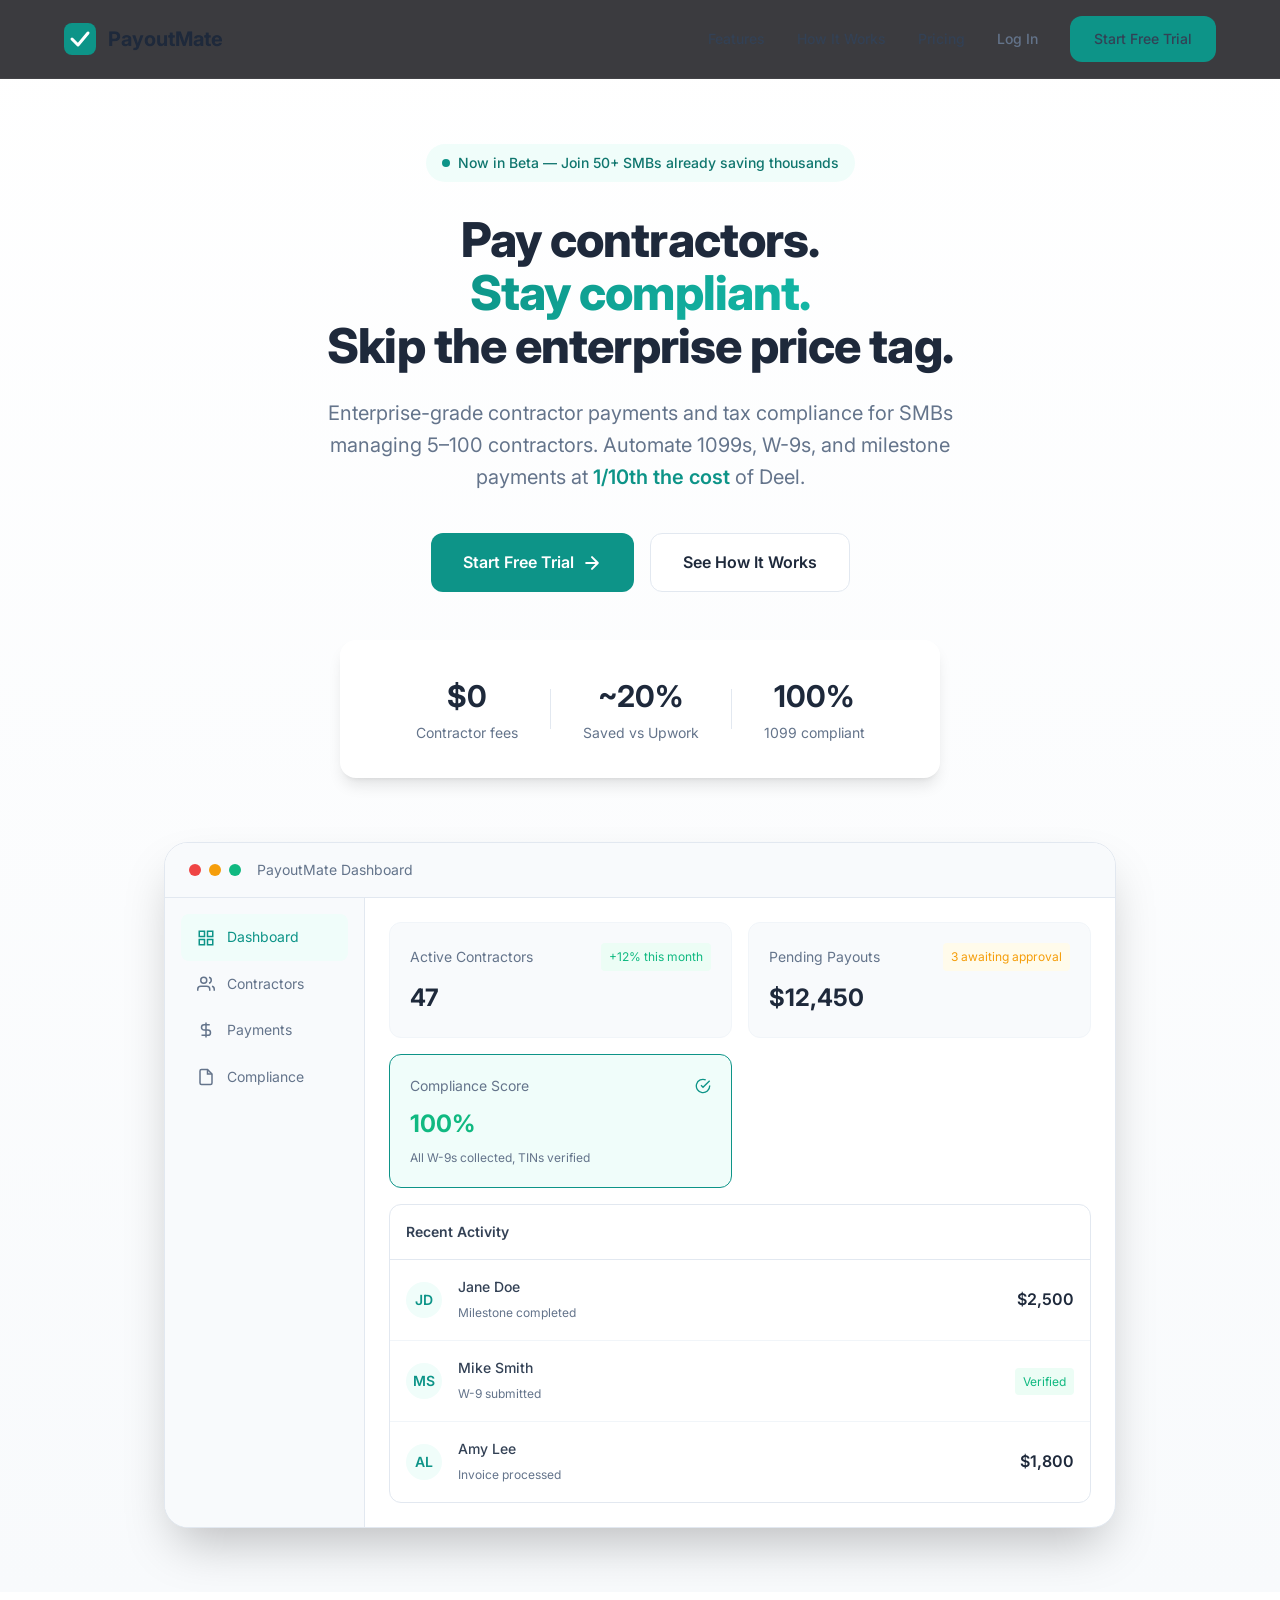
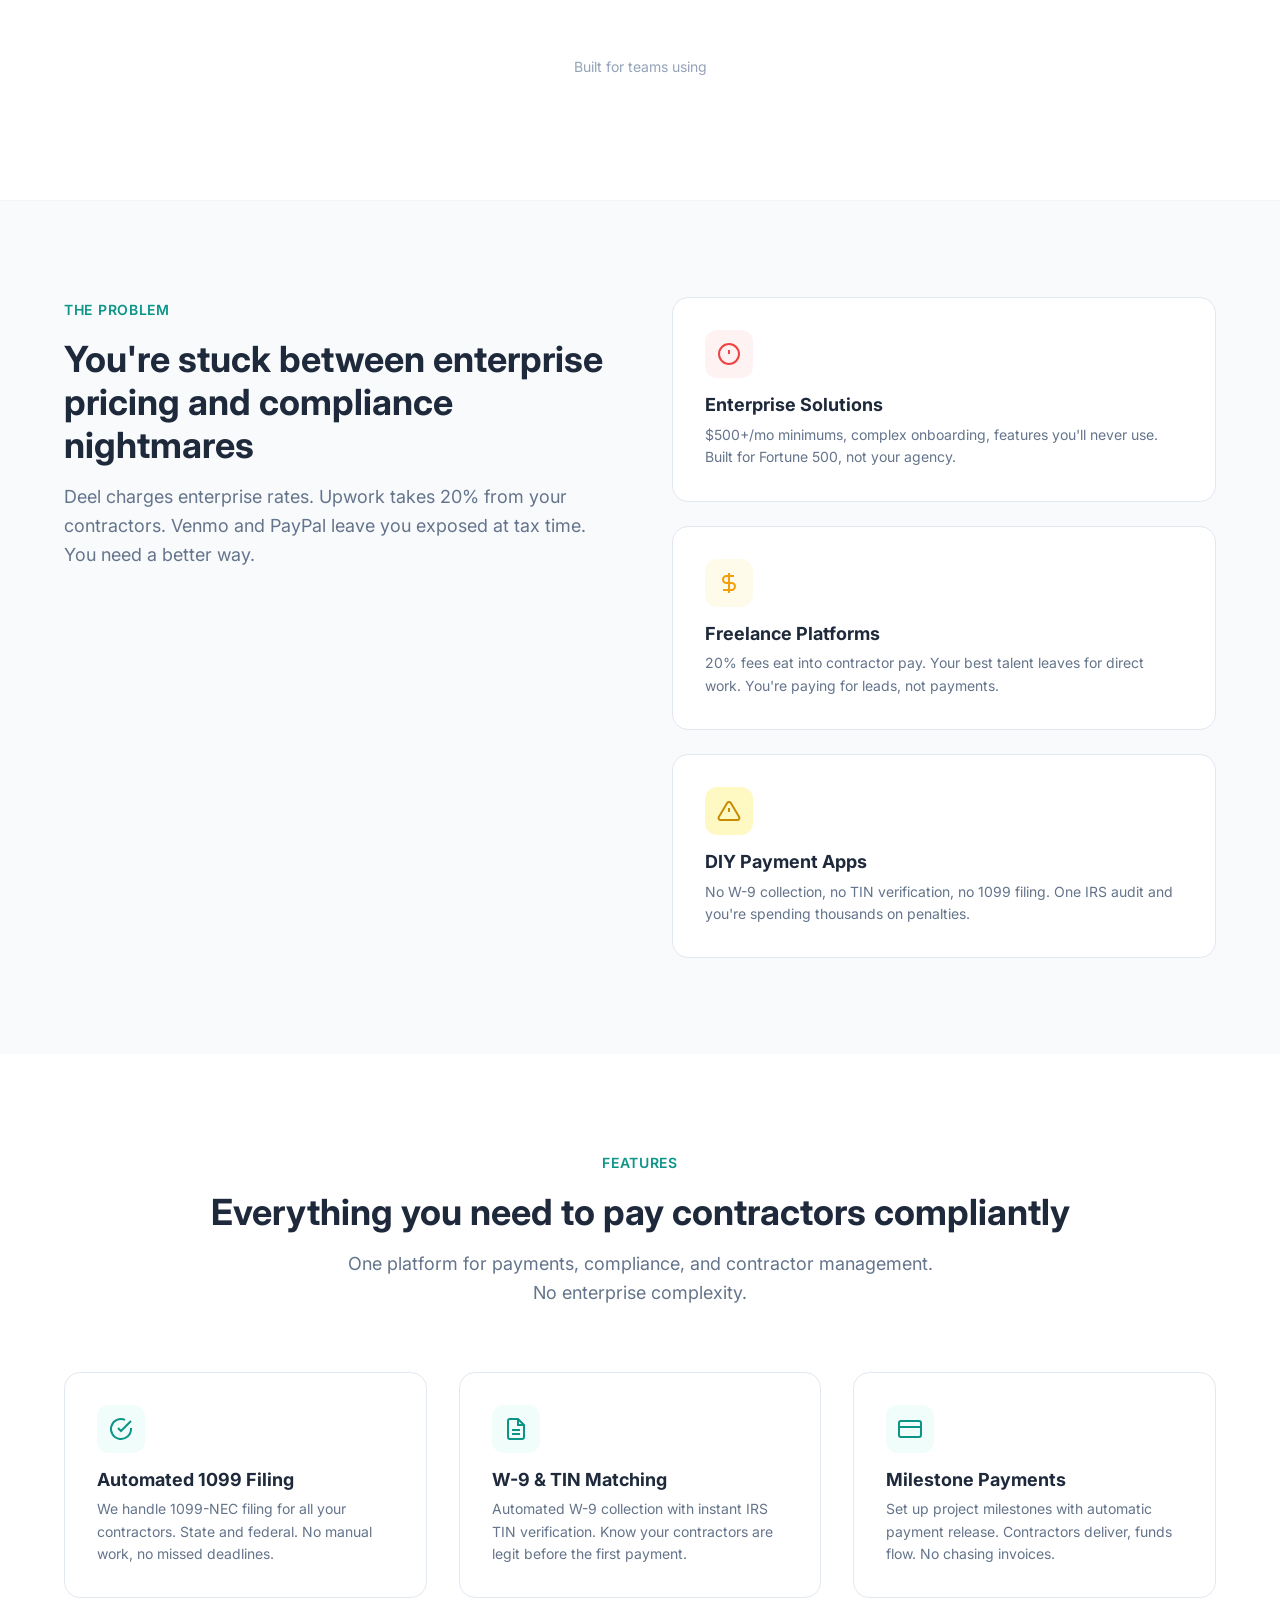
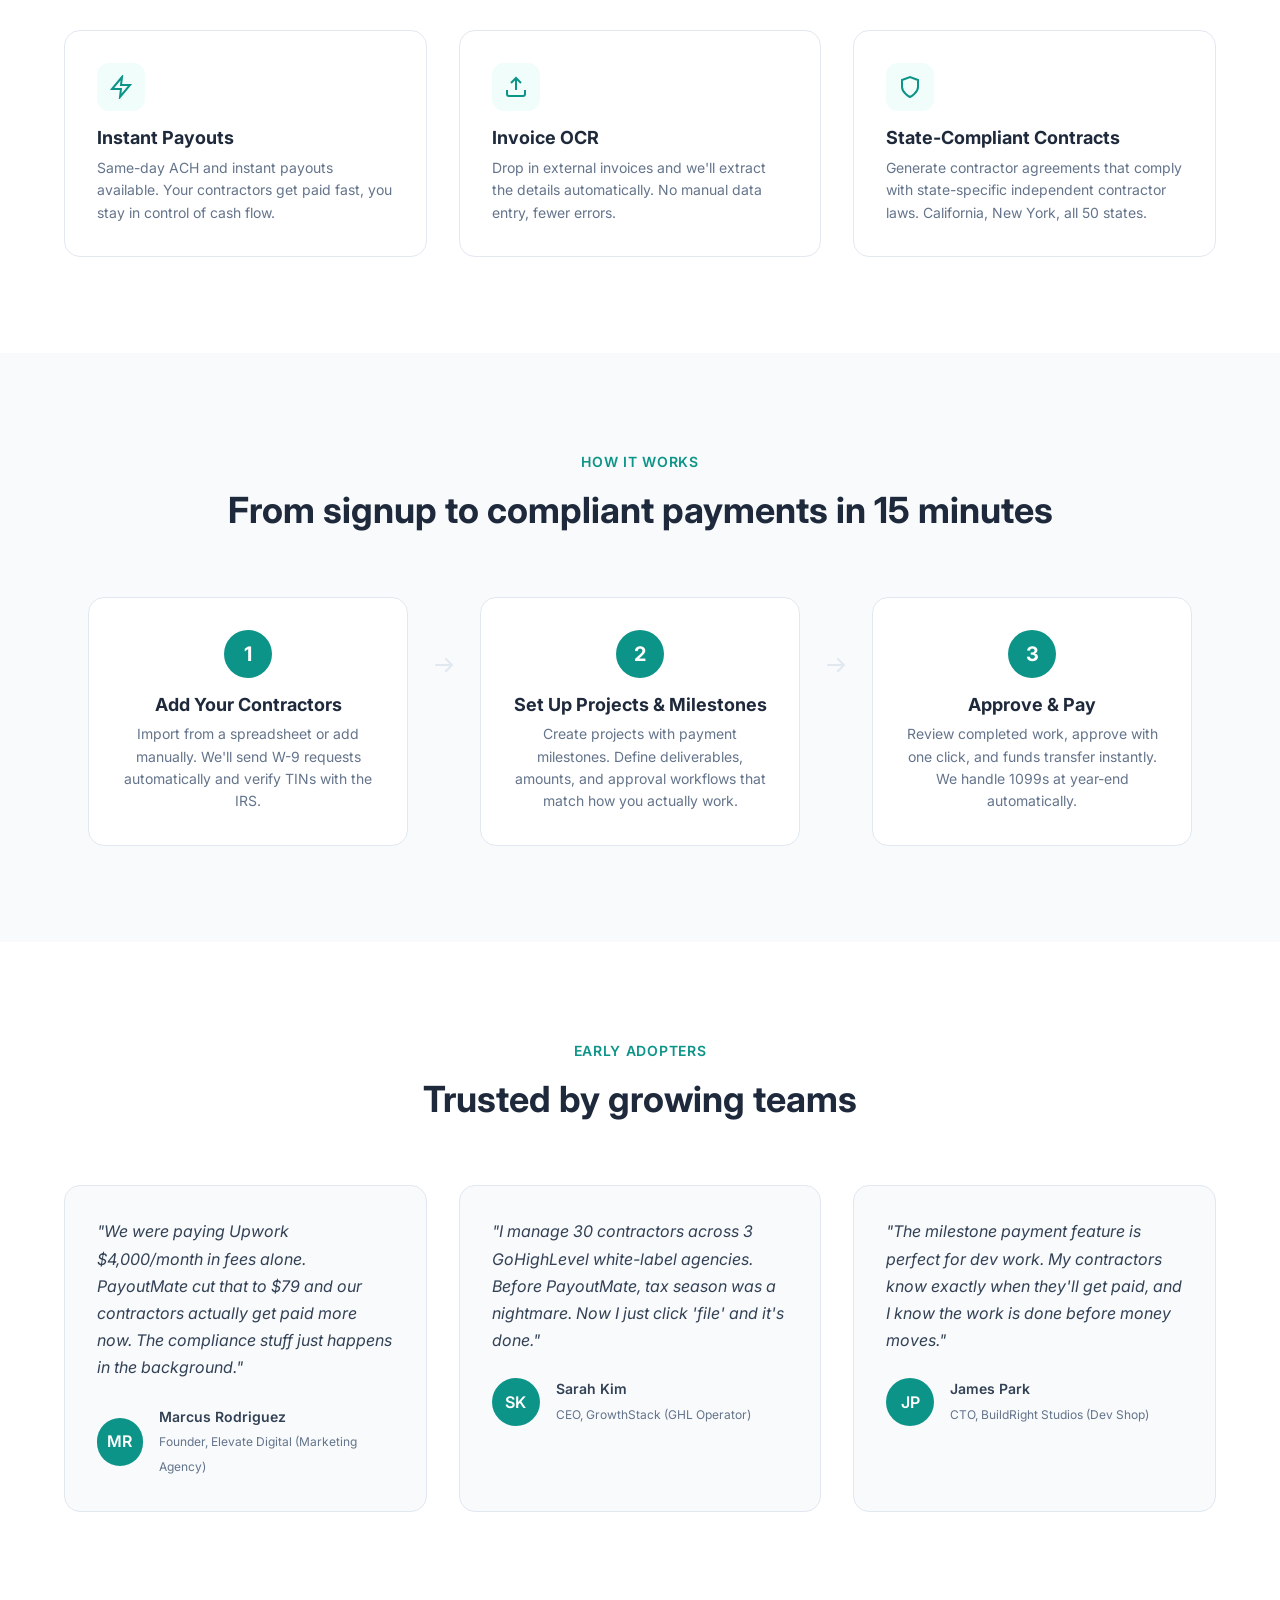
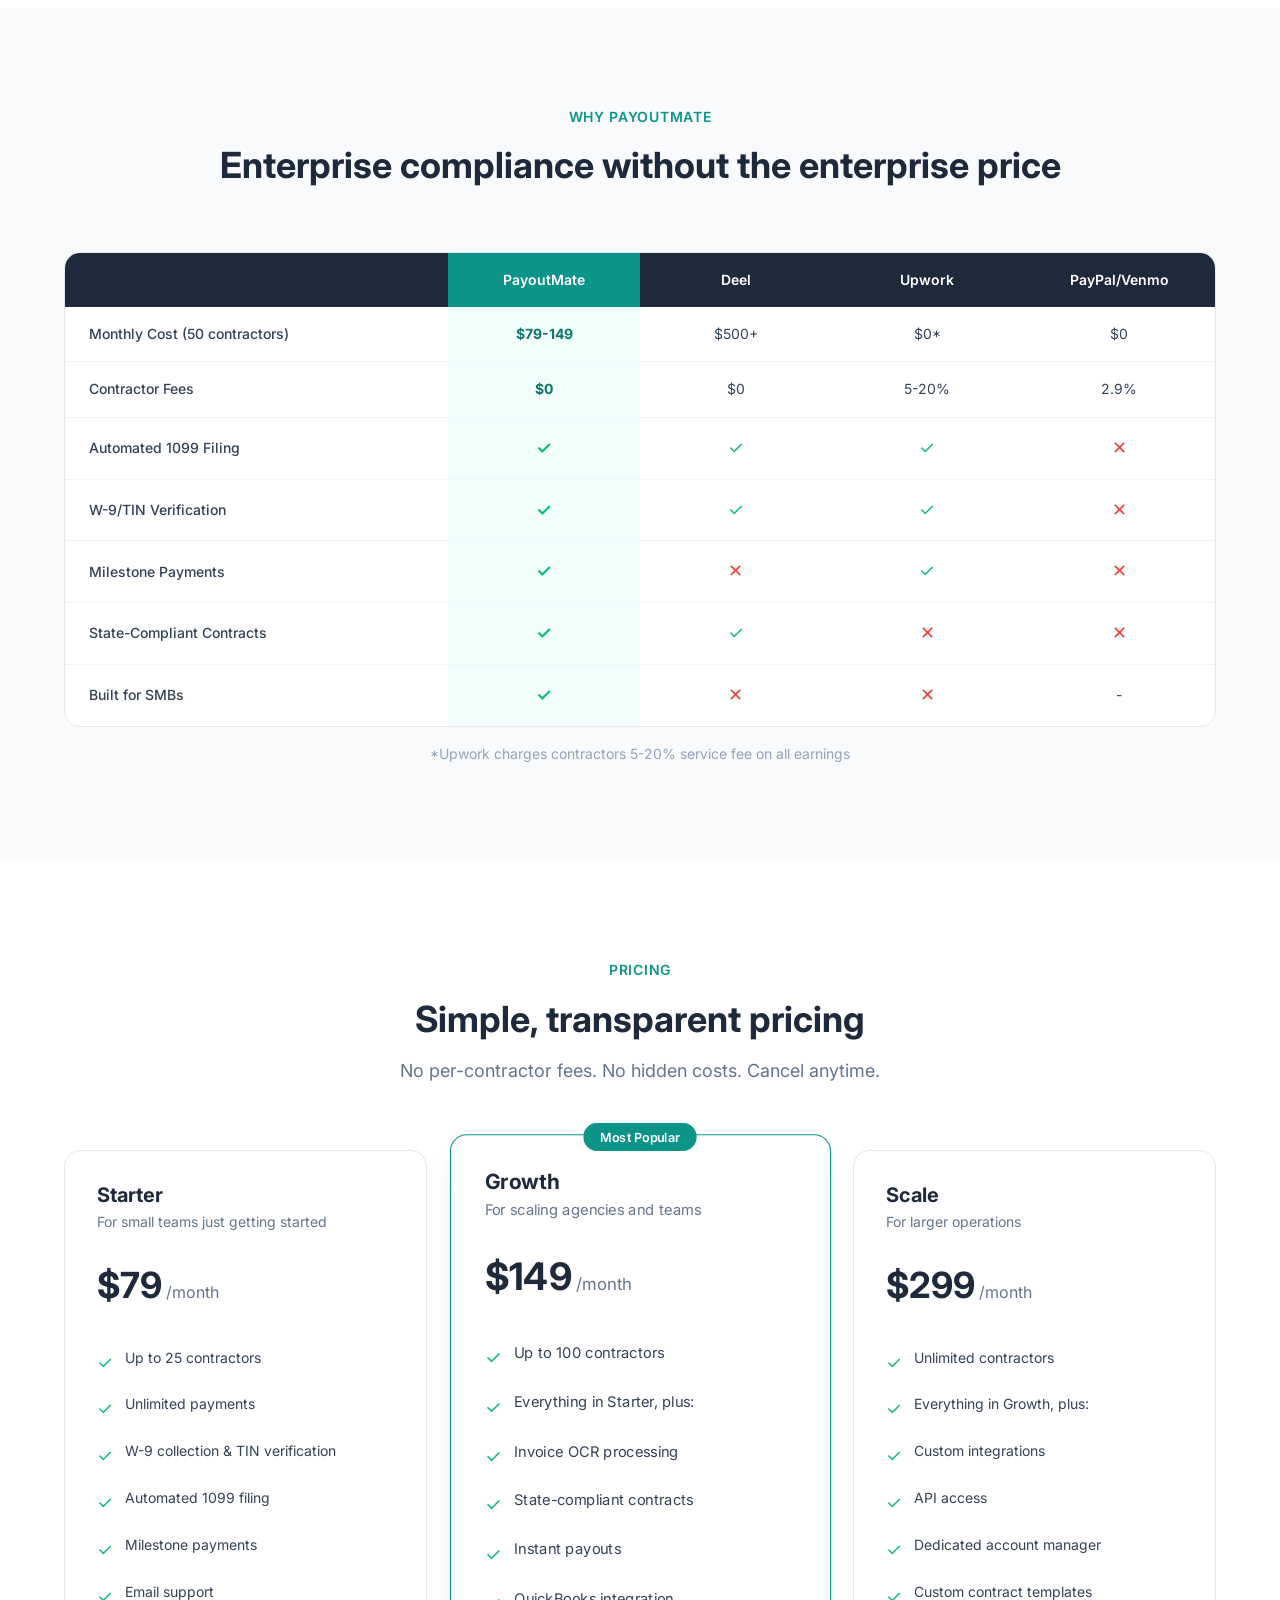
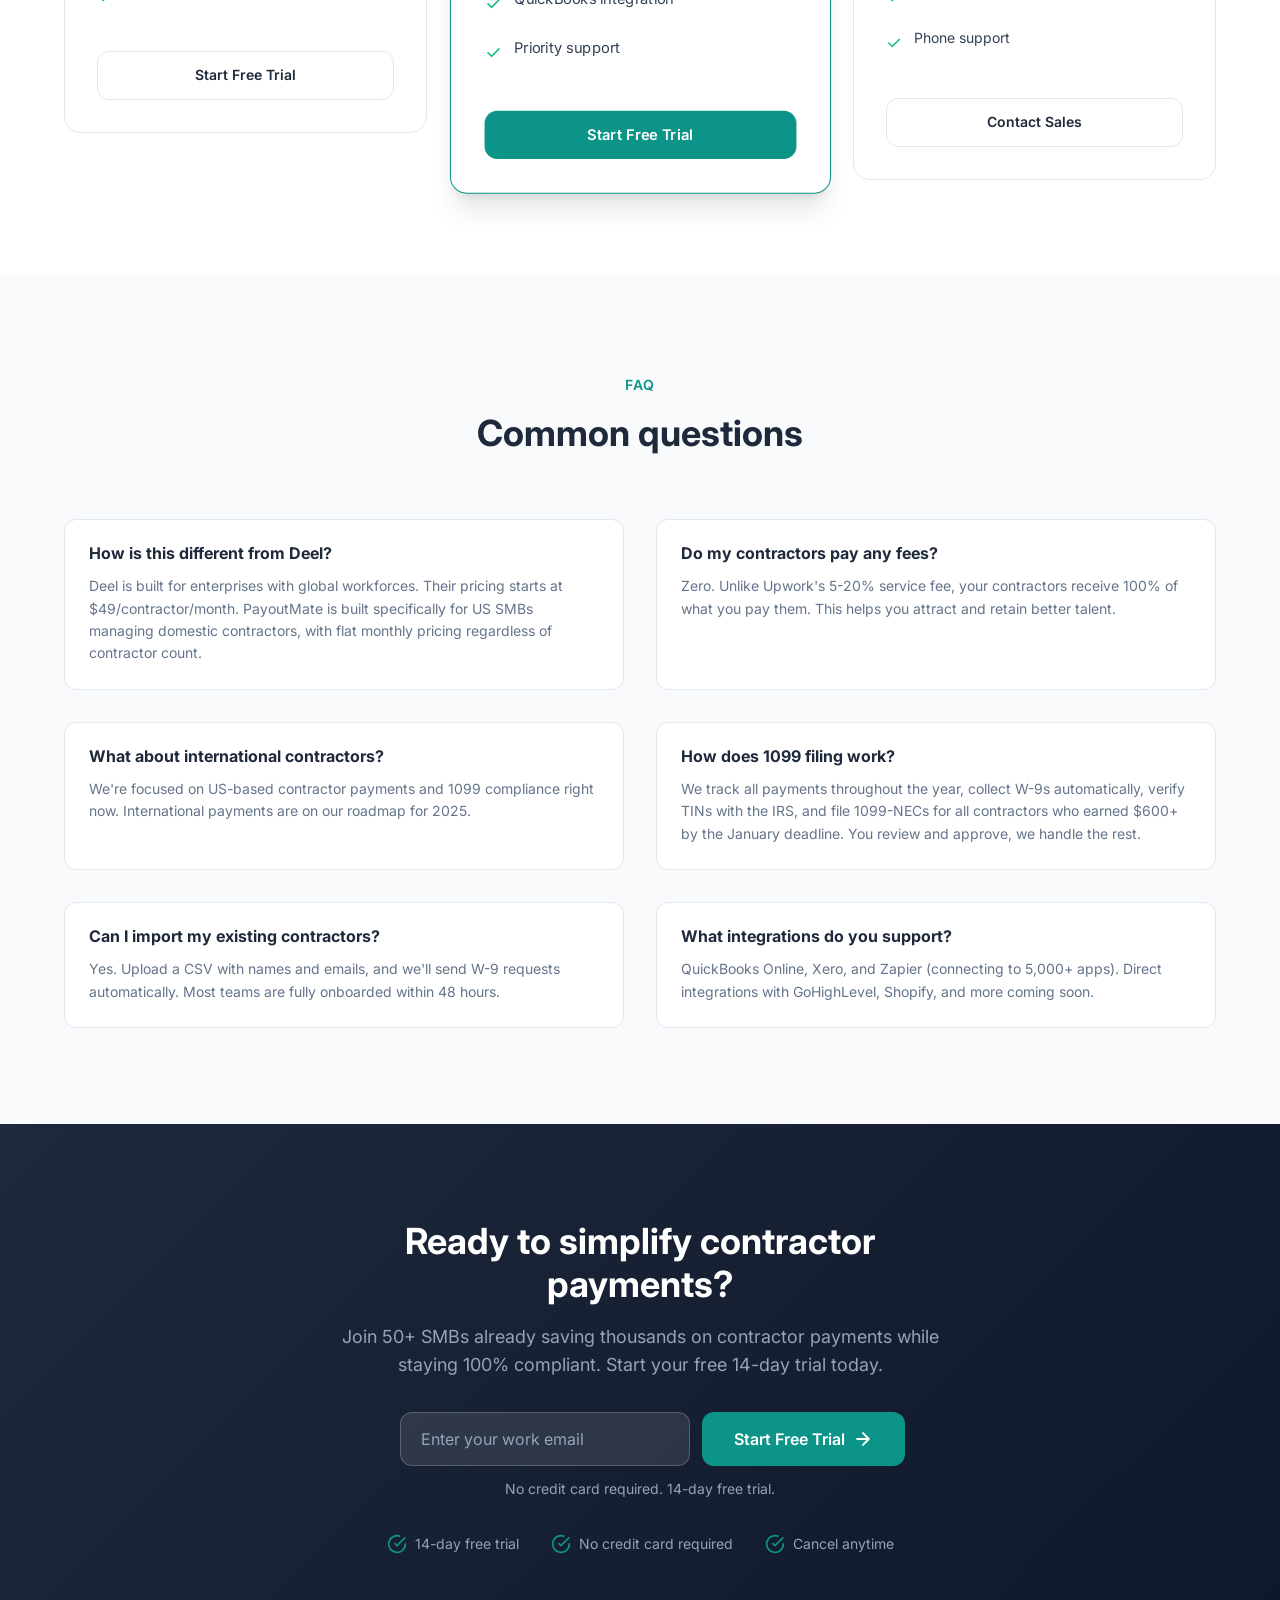
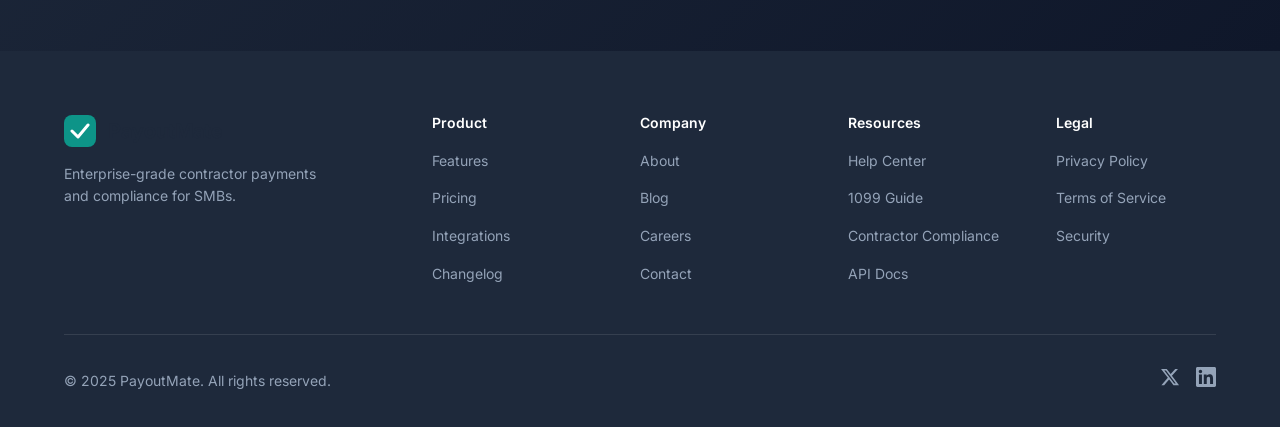
==== index.html @ 4a8840a6 "Revert "Update PayoutMate branding with new logo color scheme" This reverts commit bfbe95ede57123547" ====
<!DOCTYPE html>
<html lang="en">
<head>
    <meta charset="UTF-8">
    <meta name="viewport" content="width=device-width, initial-scale=1.0">
    <meta name="description" content="PayoutMate - Enterprise-grade contractor payments and compliance for SMBs. Automate 1099s, W-9s, and milestone payments at 1/10th the cost of Deel.">
    <title>PayoutMate | Contractor Payments & Compliance for SMBs</title>
    <link rel="preconnect" href="https://fonts.googleapis.com">
    <link rel="preconnect" href="https://fonts.gstatic.com" crossorigin>
    <link href="https://fonts.googleapis.com/css2?family=Inter:wght@400;500;600;700;800&display=swap" rel="stylesheet">
    <link rel="stylesheet" href="styles.css">
</head>
<body>
    <!-- Navigation -->
    <nav class="navbar">
        <div class="nav-container">
            <a href="/" class="logo">
                <svg width="32" height="32" viewBox="0 0 32 32" fill="none" xmlns="http://www.w3.org/2000/svg">
                    <rect width="32" height="32" rx="8" fill="#0D9488"/>
                    <path d="M8 16L14 22L24 10" stroke="white" stroke-width="3" stroke-linecap="round" stroke-linejoin="round"/>
                </svg>
                <span>PayoutMate</span>
            </a>
            <div class="nav-links">
                <a href="#features">Features</a>
                <a href="#how-it-works">How It Works</a>
                <a href="#pricing">Pricing</a>
                <a href="#" class="nav-link-secondary">Log In</a>
                <a href="#cta" class="btn btn-primary">Start Free Trial</a>
            </div>
            <button class="mobile-menu-btn" aria-label="Toggle menu">
                <span></span>
                <span></span>
                <span></span>
            </button>
        </div>
    </nav>

    <!-- Hero Section -->
    <header class="hero">
        <div class="hero-container">
            <div class="hero-badge">
                <span class="badge-dot"></span>
                Now in Beta — Join 50+ SMBs already saving thousands
            </div>
            <h1 class="hero-title">
                Pay contractors.<br>
                <span class="text-gradient">Stay compliant.</span><br>
                Skip the enterprise price tag.
            </h1>
            <p class="hero-subtitle">
                Enterprise-grade contractor payments and tax compliance for SMBs managing 5–100 contractors.
                Automate 1099s, W-9s, and milestone payments at <strong>1/10th the cost</strong> of Deel.
            </p>
            <div class="hero-cta">
                <a href="#cta" class="btn btn-primary btn-large">
                    Start Free Trial
                    <svg width="20" height="20" viewBox="0 0 20 20" fill="none" xmlns="http://www.w3.org/2000/svg">
                        <path d="M4.167 10h11.666M10 4.167L15.833 10 10 15.833" stroke="currentColor" stroke-width="2" stroke-linecap="round" stroke-linejoin="round"/>
                    </svg>
                </a>
                <a href="#how-it-works" class="btn btn-secondary btn-large">
                    See How It Works
                </a>
            </div>
            <div class="hero-stats">
                <div class="stat">
                    <span class="stat-value">$0</span>
                    <span class="stat-label">Contractor fees</span>
                </div>
                <div class="stat-divider"></div>
                <div class="stat">
                    <span class="stat-value">~20%</span>
                    <span class="stat-label">Saved vs Upwork</span>
                </div>
                <div class="stat-divider"></div>
                <div class="stat">
                    <span class="stat-value">100%</span>
                    <span class="stat-label">1099 compliant</span>
                </div>
            </div>
        </div>
        <div class="hero-visual">
            <div class="dashboard-preview">
                <div class="dashboard-header">
                    <div class="dashboard-dots">
                        <span></span><span></span><span></span>
                    </div>
                    <span class="dashboard-title">PayoutMate Dashboard</span>
                </div>
                <div class="dashboard-content">
                    <div class="dashboard-sidebar">
                        <div class="sidebar-item active">
                            <svg width="18" height="18" viewBox="0 0 24 24" fill="none" stroke="currentColor" stroke-width="2"><rect x="3" y="3" width="7" height="7"/><rect x="14" y="3" width="7" height="7"/><rect x="3" y="14" width="7" height="7"/><rect x="14" y="14" width="7" height="7"/></svg>
                            Dashboard
                        </div>
                        <div class="sidebar-item">
                            <svg width="18" height="18" viewBox="0 0 24 24" fill="none" stroke="currentColor" stroke-width="2"><path d="M17 21v-2a4 4 0 0 0-4-4H5a4 4 0 0 0-4 4v2"/><circle cx="9" cy="7" r="4"/><path d="M23 21v-2a4 4 0 0 0-3-3.87"/><path d="M16 3.13a4 4 0 0 1 0 7.75"/></svg>
                            Contractors
                        </div>
                        <div class="sidebar-item">
                            <svg width="18" height="18" viewBox="0 0 24 24" fill="none" stroke="currentColor" stroke-width="2"><path d="M12 2v20M17 5H9.5a3.5 3.5 0 0 0 0 7h5a3.5 3.5 0 0 1 0 7H6"/></svg>
                            Payments
                        </div>
                        <div class="sidebar-item">
                            <svg width="18" height="18" viewBox="0 0 24 24" fill="none" stroke="currentColor" stroke-width="2"><path d="M14 2H6a2 2 0 0 0-2 2v16a2 2 0 0 0 2 2h12a2 2 0 0 0 2-2V8z"/><polyline points="14 2 14 8 20 8"/></svg>
                            Compliance
                        </div>
                    </div>
                    <div class="dashboard-main">
                        <div class="dashboard-card">
                            <div class="card-header">
                                <span>Active Contractors</span>
                                <span class="card-badge success">+12% this month</span>
                            </div>
                            <div class="card-value">47</div>
                        </div>
                        <div class="dashboard-card">
                            <div class="card-header">
                                <span>Pending Payouts</span>
                                <span class="card-badge warning">3 awaiting approval</span>
                            </div>
                            <div class="card-value">$12,450</div>
                        </div>
                        <div class="dashboard-card highlight">
                            <div class="card-header">
                                <span>Compliance Score</span>
                                <svg width="16" height="16" viewBox="0 0 24 24" fill="none" stroke="#0D9488" stroke-width="2"><path d="M22 11.08V12a10 10 0 1 1-5.93-9.14"/><polyline points="22 4 12 14.01 9 11.01"/></svg>
                            </div>
                            <div class="card-value text-success">100%</div>
                            <div class="card-subtext">All W-9s collected, TINs verified</div>
                        </div>
                        <div class="dashboard-table">
                            <div class="table-header">
                                <span>Recent Activity</span>
                            </div>
                            <div class="table-row">
                                <div class="row-avatar">JD</div>
                                <div class="row-info">
                                    <span class="row-name">Jane Doe</span>
                                    <span class="row-detail">Milestone completed</span>
                                </div>
                                <div class="row-amount">$2,500</div>
                            </div>
                            <div class="table-row">
                                <div class="row-avatar">MS</div>
                                <div class="row-info">
                                    <span class="row-name">Mike Smith</span>
                                    <span class="row-detail">W-9 submitted</span>
                                </div>
                                <div class="row-status success">Verified</div>
                            </div>
                            <div class="table-row">
                                <div class="row-avatar">AL</div>
                                <div class="row-info">
                                    <span class="row-name">Amy Lee</span>
                                    <span class="row-detail">Invoice processed</span>
                                </div>
                                <div class="row-amount">$1,800</div>
                            </div>
                        </div>
                    </div>
                </div>
            </div>
        </div>
    </header>

    <!-- Logos Section -->
    <section class="logos-section">
        <div class="container">
            <p class="logos-label">Built for teams using</p>
            <div class="logos-grid">
                <div class="logo-item">
                    <svg viewBox="0 0 120 30" fill="currentColor"><text x="0" y="22" font-size="18" font-weight="600">GoHighLevel</text></svg>
                </div>
                <div class="logo-item">
                    <svg viewBox="0 0 80 30" fill="currentColor"><text x="0" y="22" font-size="18" font-weight="600">Shopify</text></svg>
                </div>
                <div class="logo-item">
                    <svg viewBox="0 0 60 30" fill="currentColor"><text x="0" y="22" font-size="18" font-weight="600">Slack</text></svg>
                </div>
                <div class="logo-item">
                    <svg viewBox="0 0 70 30" fill="currentColor"><text x="0" y="22" font-size="18" font-weight="600">Notion</text></svg>
                </div>
                <div class="logo-item">
                    <svg viewBox="0 0 80 30" fill="currentColor"><text x="0" y="22" font-size="18" font-weight="600">Zapier</text></svg>
                </div>
                <div class="logo-item">
                    <svg viewBox="0 0 100 30" fill="currentColor"><text x="0" y="22" font-size="18" font-weight="600">QuickBooks</text></svg>
                </div>
            </div>
        </div>
    </section>

    <!-- Problem Section -->
    <section class="problem-section">
        <div class="container">
            <div class="problem-grid">
                <div class="problem-content">
                    <span class="section-label">The Problem</span>
                    <h2 class="section-title">You're stuck between enterprise pricing and compliance nightmares</h2>
                    <p class="section-description">
                        Deel charges enterprise rates. Upwork takes 20% from your contractors.
                        Venmo and PayPal leave you exposed at tax time. You need a better way.
                    </p>
                </div>
                <div class="problem-cards">
                    <div class="problem-card">
                        <div class="problem-icon red">
                            <svg width="24" height="24" viewBox="0 0 24 24" fill="none" stroke="currentColor" stroke-width="2"><circle cx="12" cy="12" r="10"/><line x1="12" y1="8" x2="12" y2="12"/><line x1="12" y1="16" x2="12.01" y2="16"/></svg>
                        </div>
                        <h3>Enterprise Solutions</h3>
                        <p>$500+/mo minimums, complex onboarding, features you'll never use. Built for Fortune 500, not your agency.</p>
                    </div>
                    <div class="problem-card">
                        <div class="problem-icon orange">
                            <svg width="24" height="24" viewBox="0 0 24 24" fill="none" stroke="currentColor" stroke-width="2"><path d="M12 2v20M17 5H9.5a3.5 3.5 0 0 0 0 7h5a3.5 3.5 0 0 1 0 7H6"/></svg>
                        </div>
                        <h3>Freelance Platforms</h3>
                        <p>20% fees eat into contractor pay. Your best talent leaves for direct work. You're paying for leads, not payments.</p>
                    </div>
                    <div class="problem-card">
                        <div class="problem-icon yellow">
                            <svg width="24" height="24" viewBox="0 0 24 24" fill="none" stroke="currentColor" stroke-width="2"><path d="M10.29 3.86L1.82 18a2 2 0 0 0 1.71 3h16.94a2 2 0 0 0 1.71-3L13.71 3.86a2 2 0 0 0-3.42 0z"/><line x1="12" y1="9" x2="12" y2="13"/><line x1="12" y1="17" x2="12.01" y2="17"/></svg>
                        </div>
                        <h3>DIY Payment Apps</h3>
                        <p>No W-9 collection, no TIN verification, no 1099 filing. One IRS audit and you're spending thousands on penalties.</p>
                    </div>
                </div>
            </div>
        </div>
    </section>

    <!-- Features Section -->
    <section id="features" class="features-section">
        <div class="container">
            <div class="section-header">
                <span class="section-label">Features</span>
                <h2 class="section-title">Everything you need to pay contractors compliantly</h2>
                <p class="section-description">
                    One platform for payments, compliance, and contractor management. No enterprise complexity.
                </p>
            </div>
            <div class="features-grid">
                <div class="feature-card">
                    <div class="feature-icon">
                        <svg width="24" height="24" viewBox="0 0 24 24" fill="none" stroke="currentColor" stroke-width="2"><path d="M22 11.08V12a10 10 0 1 1-5.93-9.14"/><polyline points="22 4 12 14.01 9 11.01"/></svg>
                    </div>
                    <h3>Automated 1099 Filing</h3>
                    <p>We handle 1099-NEC filing for all your contractors. State and federal. No manual work, no missed deadlines.</p>
                </div>
                <div class="feature-card">
                    <div class="feature-icon">
                        <svg width="24" height="24" viewBox="0 0 24 24" fill="none" stroke="currentColor" stroke-width="2"><path d="M14 2H6a2 2 0 0 0-2 2v16a2 2 0 0 0 2 2h12a2 2 0 0 0 2-2V8z"/><polyline points="14 2 14 8 20 8"/><line x1="16" y1="13" x2="8" y2="13"/><line x1="16" y1="17" x2="8" y2="17"/></svg>
                    </div>
                    <h3>W-9 & TIN Matching</h3>
                    <p>Automated W-9 collection with instant IRS TIN verification. Know your contractors are legit before the first payment.</p>
                </div>
                <div class="feature-card">
                    <div class="feature-icon">
                        <svg width="24" height="24" viewBox="0 0 24 24" fill="none" stroke="currentColor" stroke-width="2"><rect x="1" y="4" width="22" height="16" rx="2" ry="2"/><line x1="1" y1="10" x2="23" y2="10"/></svg>
                    </div>
                    <h3>Milestone Payments</h3>
                    <p>Set up project milestones with automatic payment release. Contractors deliver, funds flow. No chasing invoices.</p>
                </div>
                <div class="feature-card">
                    <div class="feature-icon">
                        <svg width="24" height="24" viewBox="0 0 24 24" fill="none" stroke="currentColor" stroke-width="2"><polygon points="13 2 3 14 12 14 11 22 21 10 12 10 13 2"/></svg>
                    </div>
                    <h3>Instant Payouts</h3>
                    <p>Same-day ACH and instant payouts available. Your contractors get paid fast, you stay in control of cash flow.</p>
                </div>
                <div class="feature-card">
                    <div class="feature-icon">
                        <svg width="24" height="24" viewBox="0 0 24 24" fill="none" stroke="currentColor" stroke-width="2"><path d="M21 15v4a2 2 0 0 1-2 2H5a2 2 0 0 1-2-2v-4"/><polyline points="17 8 12 3 7 8"/><line x1="12" y1="3" x2="12" y2="15"/></svg>
                    </div>
                    <h3>Invoice OCR</h3>
                    <p>Drop in external invoices and we'll extract the details automatically. No manual data entry, fewer errors.</p>
                </div>
                <div class="feature-card">
                    <div class="feature-icon">
                        <svg width="24" height="24" viewBox="0 0 24 24" fill="none" stroke="currentColor" stroke-width="2"><path d="M12 22s8-4 8-10V5l-8-3-8 3v7c0 6 8 10 8 10z"/></svg>
                    </div>
                    <h3>State-Compliant Contracts</h3>
                    <p>Generate contractor agreements that comply with state-specific independent contractor laws. California, New York, all 50 states.</p>
                </div>
            </div>
        </div>
    </section>

    <!-- How It Works Section -->
    <section id="how-it-works" class="how-it-works-section">
        <div class="container">
            <div class="section-header">
                <span class="section-label">How It Works</span>
                <h2 class="section-title">From signup to compliant payments in 15 minutes</h2>
            </div>
            <div class="steps-grid">
                <div class="step-card">
                    <div class="step-number">1</div>
                    <h3>Add Your Contractors</h3>
                    <p>Import from a spreadsheet or add manually. We'll send W-9 requests automatically and verify TINs with the IRS.</p>
                </div>
                <div class="step-connector">
                    <svg width="40" height="40" viewBox="0 0 40 40" fill="none"><path d="M12 20h16M22 14l6 6-6 6" stroke="currentColor" stroke-width="2" stroke-linecap="round" stroke-linejoin="round"/></svg>
                </div>
                <div class="step-card">
                    <div class="step-number">2</div>
                    <h3>Set Up Projects & Milestones</h3>
                    <p>Create projects with payment milestones. Define deliverables, amounts, and approval workflows that match how you actually work.</p>
                </div>
                <div class="step-connector">
                    <svg width="40" height="40" viewBox="0 0 40 40" fill="none"><path d="M12 20h16M22 14l6 6-6 6" stroke="currentColor" stroke-width="2" stroke-linecap="round" stroke-linejoin="round"/></svg>
                </div>
                <div class="step-card">
                    <div class="step-number">3</div>
                    <h3>Approve & Pay</h3>
                    <p>Review completed work, approve with one click, and funds transfer instantly. We handle 1099s at year-end automatically.</p>
                </div>
            </div>
        </div>
    </section>

    <!-- Social Proof Section -->
    <section class="testimonials-section">
        <div class="container">
            <div class="section-header">
                <span class="section-label">Early Adopters</span>
                <h2 class="section-title">Trusted by growing teams</h2>
            </div>
            <div class="testimonials-grid">
                <div class="testimonial-card">
                    <div class="testimonial-content">
                        <p>"We were paying Upwork $4,000/month in fees alone. PayoutMate cut that to $79 and our contractors actually get paid more now. The compliance stuff just happens in the background."</p>
                    </div>
                    <div class="testimonial-author">
                        <div class="author-avatar">MR</div>
                        <div class="author-info">
                            <span class="author-name">Marcus Rodriguez</span>
                            <span class="author-title">Founder, Elevate Digital (Marketing Agency)</span>
                        </div>
                    </div>
                </div>
                <div class="testimonial-card">
                    <div class="testimonial-content">
                        <p>"I manage 30 contractors across 3 GoHighLevel white-label agencies. Before PayoutMate, tax season was a nightmare. Now I just click 'file' and it's done."</p>
                    </div>
                    <div class="testimonial-author">
                        <div class="author-avatar">SK</div>
                        <div class="author-info">
                            <span class="author-name">Sarah Kim</span>
                            <span class="author-title">CEO, GrowthStack (GHL Operator)</span>
                        </div>
                    </div>
                </div>
                <div class="testimonial-card">
                    <div class="testimonial-content">
                        <p>"The milestone payment feature is perfect for dev work. My contractors know exactly when they'll get paid, and I know the work is done before money moves."</p>
                    </div>
                    <div class="testimonial-author">
                        <div class="author-avatar">JP</div>
                        <div class="author-info">
                            <span class="author-name">James Park</span>
                            <span class="author-title">CTO, BuildRight Studios (Dev Shop)</span>
                        </div>
                    </div>
                </div>
            </div>
        </div>
    </section>

    <!-- Comparison Section -->
    <section class="comparison-section">
        <div class="container">
            <div class="section-header">
                <span class="section-label">Why PayoutMate</span>
                <h2 class="section-title">Enterprise compliance without the enterprise price</h2>
            </div>
            <div class="comparison-table">
                <div class="comparison-header">
                    <div class="comparison-cell"></div>
                    <div class="comparison-cell highlight">PayoutMate</div>
                    <div class="comparison-cell">Deel</div>
                    <div class="comparison-cell">Upwork</div>
                    <div class="comparison-cell">PayPal/Venmo</div>
                </div>
                <div class="comparison-row">
                    <div class="comparison-cell label">Monthly Cost (50 contractors)</div>
                    <div class="comparison-cell highlight"><strong>$79-149</strong></div>
                    <div class="comparison-cell">$500+</div>
                    <div class="comparison-cell">$0*</div>
                    <div class="comparison-cell">$0</div>
                </div>
                <div class="comparison-row">
                    <div class="comparison-cell label">Contractor Fees</div>
                    <div class="comparison-cell highlight"><strong>$0</strong></div>
                    <div class="comparison-cell">$0</div>
                    <div class="comparison-cell">5-20%</div>
                    <div class="comparison-cell">2.9%</div>
                </div>
                <div class="comparison-row">
                    <div class="comparison-cell label">Automated 1099 Filing</div>
                    <div class="comparison-cell highlight"><span class="check">&#10003;</span></div>
                    <div class="comparison-cell"><span class="check">&#10003;</span></div>
                    <div class="comparison-cell"><span class="check">&#10003;</span></div>
                    <div class="comparison-cell"><span class="cross">&#10005;</span></div>
                </div>
                <div class="comparison-row">
                    <div class="comparison-cell label">W-9/TIN Verification</div>
                    <div class="comparison-cell highlight"><span class="check">&#10003;</span></div>
                    <div class="comparison-cell"><span class="check">&#10003;</span></div>
                    <div class="comparison-cell"><span class="check">&#10003;</span></div>
                    <div class="comparison-cell"><span class="cross">&#10005;</span></div>
                </div>
                <div class="comparison-row">
                    <div class="comparison-cell label">Milestone Payments</div>
                    <div class="comparison-cell highlight"><span class="check">&#10003;</span></div>
                    <div class="comparison-cell"><span class="cross">&#10005;</span></div>
                    <div class="comparison-cell"><span class="check">&#10003;</span></div>
                    <div class="comparison-cell"><span class="cross">&#10005;</span></div>
                </div>
                <div class="comparison-row">
                    <div class="comparison-cell label">State-Compliant Contracts</div>
                    <div class="comparison-cell highlight"><span class="check">&#10003;</span></div>
                    <div class="comparison-cell"><span class="check">&#10003;</span></div>
                    <div class="comparison-cell"><span class="cross">&#10005;</span></div>
                    <div class="comparison-cell"><span class="cross">&#10005;</span></div>
                </div>
                <div class="comparison-row">
                    <div class="comparison-cell label">Built for SMBs</div>
                    <div class="comparison-cell highlight"><span class="check">&#10003;</span></div>
                    <div class="comparison-cell"><span class="cross">&#10005;</span></div>
                    <div class="comparison-cell"><span class="cross">&#10005;</span></div>
                    <div class="comparison-cell">-</div>
                </div>
            </div>
            <p class="comparison-footnote">*Upwork charges contractors 5-20% service fee on all earnings</p>
        </div>
    </section>

    <!-- Pricing Section -->
    <section id="pricing" class="pricing-section">
        <div class="container">
            <div class="section-header">
                <span class="section-label">Pricing</span>
                <h2 class="section-title">Simple, transparent pricing</h2>
                <p class="section-description">No per-contractor fees. No hidden costs. Cancel anytime.</p>
            </div>
            <div class="pricing-grid">
                <div class="pricing-card">
                    <div class="pricing-header">
                        <h3>Starter</h3>
                        <p>For small teams just getting started</p>
                    </div>
                    <div class="pricing-price">
                        <span class="price-amount">$79</span>
                        <span class="price-period">/month</span>
                    </div>
                    <ul class="pricing-features">
                        <li><span class="check">&#10003;</span> Up to 25 contractors</li>
                        <li><span class="check">&#10003;</span> Unlimited payments</li>
                        <li><span class="check">&#10003;</span> W-9 collection & TIN verification</li>
                        <li><span class="check">&#10003;</span> Automated 1099 filing</li>
                        <li><span class="check">&#10003;</span> Milestone payments</li>
                        <li><span class="check">&#10003;</span> Email support</li>
                    </ul>
                    <a href="#cta" class="btn btn-secondary btn-full">Start Free Trial</a>
                </div>
                <div class="pricing-card featured">
                    <div class="pricing-badge">Most Popular</div>
                    <div class="pricing-header">
                        <h3>Growth</h3>
                        <p>For scaling agencies and teams</p>
                    </div>
                    <div class="pricing-price">
                        <span class="price-amount">$149</span>
                        <span class="price-period">/month</span>
                    </div>
                    <ul class="pricing-features">
                        <li><span class="check">&#10003;</span> Up to 100 contractors</li>
                        <li><span class="check">&#10003;</span> Everything in Starter, plus:</li>
                        <li><span class="check">&#10003;</span> Invoice OCR processing</li>
                        <li><span class="check">&#10003;</span> State-compliant contracts</li>
                        <li><span class="check">&#10003;</span> Instant payouts</li>
                        <li><span class="check">&#10003;</span> QuickBooks integration</li>
                        <li><span class="check">&#10003;</span> Priority support</li>
                    </ul>
                    <a href="#cta" class="btn btn-primary btn-full">Start Free Trial</a>
                </div>
                <div class="pricing-card">
                    <div class="pricing-header">
                        <h3>Scale</h3>
                        <p>For larger operations</p>
                    </div>
                    <div class="pricing-price">
                        <span class="price-amount">$299</span>
                        <span class="price-period">/month</span>
                    </div>
                    <ul class="pricing-features">
                        <li><span class="check">&#10003;</span> Unlimited contractors</li>
                        <li><span class="check">&#10003;</span> Everything in Growth, plus:</li>
                        <li><span class="check">&#10003;</span> Custom integrations</li>
                        <li><span class="check">&#10003;</span> API access</li>
                        <li><span class="check">&#10003;</span> Dedicated account manager</li>
                        <li><span class="check">&#10003;</span> Custom contract templates</li>
                        <li><span class="check">&#10003;</span> Phone support</li>
                    </ul>
                    <a href="#cta" class="btn btn-secondary btn-full">Contact Sales</a>
                </div>
            </div>
        </div>
    </section>

    <!-- FAQ Section -->
    <section class="faq-section">
        <div class="container">
            <div class="section-header">
                <span class="section-label">FAQ</span>
                <h2 class="section-title">Common questions</h2>
            </div>
            <div class="faq-grid">
                <div class="faq-item">
                    <h3>How is this different from Deel?</h3>
                    <p>Deel is built for enterprises with global workforces. Their pricing starts at $49/contractor/month. PayoutMate is built specifically for US SMBs managing domestic contractors, with flat monthly pricing regardless of contractor count.</p>
                </div>
                <div class="faq-item">
                    <h3>Do my contractors pay any fees?</h3>
                    <p>Zero. Unlike Upwork's 5-20% service fee, your contractors receive 100% of what you pay them. This helps you attract and retain better talent.</p>
                </div>
                <div class="faq-item">
                    <h3>What about international contractors?</h3>
                    <p>We're focused on US-based contractor payments and 1099 compliance right now. International payments are on our roadmap for 2025.</p>
                </div>
                <div class="faq-item">
                    <h3>How does 1099 filing work?</h3>
                    <p>We track all payments throughout the year, collect W-9s automatically, verify TINs with the IRS, and file 1099-NECs for all contractors who earned $600+ by the January deadline. You review and approve, we handle the rest.</p>
                </div>
                <div class="faq-item">
                    <h3>Can I import my existing contractors?</h3>
                    <p>Yes. Upload a CSV with names and emails, and we'll send W-9 requests automatically. Most teams are fully onboarded within 48 hours.</p>
                </div>
                <div class="faq-item">
                    <h3>What integrations do you support?</h3>
                    <p>QuickBooks Online, Xero, and Zapier (connecting to 5,000+ apps). Direct integrations with GoHighLevel, Shopify, and more coming soon.</p>
                </div>
            </div>
        </div>
    </section>

    <!-- CTA Section -->
    <section id="cta" class="cta-section">
        <div class="container">
            <div class="cta-content">
                <h2 class="cta-title">Ready to simplify contractor payments?</h2>
                <p class="cta-description">
                    Join 50+ SMBs already saving thousands on contractor payments while staying 100% compliant.
                    Start your free 14-day trial today.
                </p>
                <form class="cta-form" action="#" method="POST">
                    <div class="form-group">
                        <input type="email" placeholder="Enter your work email" required>
                        <button type="submit" class="btn btn-primary btn-large">
                            Start Free Trial
                            <svg width="20" height="20" viewBox="0 0 20 20" fill="none" xmlns="http://www.w3.org/2000/svg">
                                <path d="M4.167 10h11.666M10 4.167L15.833 10 10 15.833" stroke="currentColor" stroke-width="2" stroke-linecap="round" stroke-linejoin="round"/>
                            </svg>
                        </button>
                    </div>
                    <p class="form-note">No credit card required. 14-day free trial.</p>
                </form>
                <div class="cta-features">
                    <div class="cta-feature">
                        <svg width="20" height="20" viewBox="0 0 24 24" fill="none" stroke="currentColor" stroke-width="2"><path d="M22 11.08V12a10 10 0 1 1-5.93-9.14"/><polyline points="22 4 12 14.01 9 11.01"/></svg>
                        <span>14-day free trial</span>
                    </div>
                    <div class="cta-feature">
                        <svg width="20" height="20" viewBox="0 0 24 24" fill="none" stroke="currentColor" stroke-width="2"><path d="M22 11.08V12a10 10 0 1 1-5.93-9.14"/><polyline points="22 4 12 14.01 9 11.01"/></svg>
                        <span>No credit card required</span>
                    </div>
                    <div class="cta-feature">
                        <svg width="20" height="20" viewBox="0 0 24 24" fill="none" stroke="currentColor" stroke-width="2"><path d="M22 11.08V12a10 10 0 1 1-5.93-9.14"/><polyline points="22 4 12 14.01 9 11.01"/></svg>
                        <span>Cancel anytime</span>
                    </div>
                </div>
            </div>
        </div>
    </section>

    <!-- Footer -->
    <footer class="footer">
        <div class="container">
            <div class="footer-grid">
                <div class="footer-brand">
                    <a href="/" class="logo">
                        <svg width="32" height="32" viewBox="0 0 32 32" fill="none" xmlns="http://www.w3.org/2000/svg">
                            <rect width="32" height="32" rx="8" fill="#0D9488"/>
                            <path d="M8 16L14 22L24 10" stroke="white" stroke-width="3" stroke-linecap="round" stroke-linejoin="round"/>
                        </svg>
                        <span>PayoutMate</span>
                    </a>
                    <p>Enterprise-grade contractor payments and compliance for SMBs.</p>
                </div>
                <div class="footer-links">
                    <h4>Product</h4>
                    <ul>
                        <li><a href="#features">Features</a></li>
                        <li><a href="#pricing">Pricing</a></li>
                        <li><a href="#">Integrations</a></li>
                        <li><a href="#">Changelog</a></li>
                    </ul>
                </div>
                <div class="footer-links">
                    <h4>Company</h4>
                    <ul>
                        <li><a href="#">About</a></li>
                        <li><a href="#">Blog</a></li>
                        <li><a href="#">Careers</a></li>
                        <li><a href="#">Contact</a></li>
                    </ul>
                </div>
                <div class="footer-links">
                    <h4>Resources</h4>
                    <ul>
                        <li><a href="#">Help Center</a></li>
                        <li><a href="#">1099 Guide</a></li>
                        <li><a href="#">Contractor Compliance</a></li>
                        <li><a href="#">API Docs</a></li>
                    </ul>
                </div>
                <div class="footer-links">
                    <h4>Legal</h4>
                    <ul>
                        <li><a href="#">Privacy Policy</a></li>
                        <li><a href="#">Terms of Service</a></li>
                        <li><a href="#">Security</a></li>
                    </ul>
                </div>
            </div>
            <div class="footer-bottom">
                <p>&copy; 2025 PayoutMate. All rights reserved.</p>
                <div class="footer-social">
                    <a href="#" aria-label="Twitter">
                        <svg width="20" height="20" viewBox="0 0 24 24" fill="currentColor"><path d="M18.244 2.25h3.308l-7.227 8.26 8.502 11.24H16.17l-5.214-6.817L4.99 21.75H1.68l7.73-8.835L1.254 2.25H8.08l4.713 6.231zm-1.161 17.52h1.833L7.084 4.126H5.117z"/></svg>
                    </a>
                    <a href="#" aria-label="LinkedIn">
                        <svg width="20" height="20" viewBox="0 0 24 24" fill="currentColor"><path d="M20.447 20.452h-3.554v-5.569c0-1.328-.027-3.037-1.852-3.037-1.853 0-2.136 1.445-2.136 2.939v5.667H9.351V9h3.414v1.561h.046c.477-.9 1.637-1.85 3.37-1.85 3.601 0 4.267 2.37 4.267 5.455v6.286zM5.337 7.433c-1.144 0-2.063-.926-2.063-2.065 0-1.138.92-2.063 2.063-2.063 1.14 0 2.064.925 2.064 2.063 0 1.139-.925 2.065-2.064 2.065zm1.782 13.019H3.555V9h3.564v11.452zM22.225 0H1.771C.792 0 0 .774 0 1.729v20.542C0 23.227.792 24 1.771 24h20.451C23.2 24 24 23.227 24 22.271V1.729C24 .774 23.2 0 22.222 0h.003z"/></svg>
                    </a>
                </div>
            </div>
        </div>
    </footer>

    <script src="script.js"></script>
</body>
</html>
---- styles.css ----
/* ============================================
   PayoutMate Landing Page Styles
   Inspired by Miter.com's clean, modern design
   ============================================ */

/* CSS Variables */
:root {
    /* Colors */
    --color-primary: #0D9488;
    --color-primary-dark: #0F766E;
    --color-primary-light: #14B8A6;
    --color-primary-bg: #F0FDFA;

    --color-secondary: #1E293B;
    --color-text: #334155;
    --color-text-light: #64748B;
    --color-text-muted: #94A3B8;

    --color-white: #FFFFFF;
    --color-background: #FFFFFF;
    --color-surface: #F8FAFC;
    --color-border: #E2E8F0;
    --color-border-light: #F1F5F9;

    --color-success: #10B981;
    --color-success-bg: #ECFDF5;
    --color-warning: #F59E0B;
    --color-warning-bg: #FFFBEB;
    --color-error: #EF4444;
    --color-error-bg: #FEF2F2;

    /* Typography */
    --font-family: 'Inter', -apple-system, BlinkMacSystemFont, 'Segoe UI', Roboto, sans-serif;
    --font-size-xs: 0.75rem;
    --font-size-sm: 0.875rem;
    --font-size-base: 1rem;
    --font-size-lg: 1.125rem;
    --font-size-xl: 1.25rem;
    --font-size-2xl: 1.5rem;
    --font-size-3xl: 1.875rem;
    --font-size-4xl: 2.25rem;
    --font-size-5xl: 3rem;
    --font-size-6xl: 3.75rem;

    /* Spacing */
    --spacing-1: 0.25rem;
    --spacing-2: 0.5rem;
    --spacing-3: 0.75rem;
    --spacing-4: 1rem;
    --spacing-5: 1.25rem;
    --spacing-6: 1.5rem;
    --spacing-8: 2rem;
    --spacing-10: 2.5rem;
    --spacing-12: 3rem;
    --spacing-16: 4rem;
    --spacing-20: 5rem;
    --spacing-24: 6rem;

    /* Border Radius */
    --radius-sm: 0.25rem;
    --radius-md: 0.5rem;
    --radius-lg: 0.75rem;
    --radius-xl: 1rem;
    --radius-2xl: 1.5rem;
    --radius-full: 9999px;

    /* Shadows */
    --shadow-sm: 0 1px 2px 0 rgb(0 0 0 / 0.05);
    --shadow-md: 0 4px 6px -1px rgb(0 0 0 / 0.1), 0 2px 4px -2px rgb(0 0 0 / 0.1);
    --shadow-lg: 0 10px 15px -3px rgb(0 0 0 / 0.1), 0 4px 6px -4px rgb(0 0 0 / 0.1);
    --shadow-xl: 0 20px 25px -5px rgb(0 0 0 / 0.1), 0 8px 10px -6px rgb(0 0 0 / 0.1);
    --shadow-2xl: 0 25px 50px -12px rgb(0 0 0 / 0.25);

    /* Transitions */
    --transition-fast: 150ms ease;
    --transition-base: 200ms ease;
    --transition-slow: 300ms ease;

    /* Container */
    --container-max: 1200px;
    --container-padding: 1.5rem;
}

/* Reset & Base */
*, *::before, *::after {
    box-sizing: border-box;
    margin: 0;
    padding: 0;
}

html {
    scroll-behavior: smooth;
    -webkit-font-smoothing: antialiased;
    -moz-osx-font-smoothing: grayscale;
}

body {
    font-family: var(--font-family);
    font-size: var(--font-size-base);
    line-height: 1.6;
    color: var(--color-text);
    background-color: var(--color-background);
}

img {
    max-width: 100%;
    height: auto;
}

a {
    color: inherit;
    text-decoration: none;
}

ul, ol {
    list-style: none;
}

/* Container */
.container {
    max-width: var(--container-max);
    margin: 0 auto;
    padding: 0 var(--container-padding);
}

/* Typography */
h1, h2, h3, h4, h5, h6 {
    color: var(--color-secondary);
    line-height: 1.2;
    font-weight: 700;
}

.text-gradient {
    background: linear-gradient(135deg, var(--color-primary) 0%, var(--color-primary-light) 100%);
    -webkit-background-clip: text;
    -webkit-text-fill-color: transparent;
    background-clip: text;
}

.text-success {
    color: var(--color-success) !important;
}

/* Buttons */
.btn {
    display: inline-flex;
    align-items: center;
    justify-content: center;
    gap: var(--spacing-2);
    padding: var(--spacing-3) var(--spacing-6);
    font-family: var(--font-family);
    font-size: var(--font-size-sm);
    font-weight: 600;
    border-radius: var(--radius-lg);
    border: none;
    cursor: pointer;
    transition: all var(--transition-base);
    white-space: nowrap;
}

.btn-primary {
    background: var(--color-primary);
    color: var(--color-white);
}

.btn-primary:hover {
    background: var(--color-primary-dark);
    transform: translateY(-1px);
    box-shadow: var(--shadow-md);
}

.btn-secondary {
    background: var(--color-white);
    color: var(--color-secondary);
    border: 1px solid var(--color-border);
}

.btn-secondary:hover {
    background: var(--color-surface);
    border-color: var(--color-text-muted);
}

.btn-large {
    padding: var(--spacing-4) var(--spacing-8);
    font-size: var(--font-size-base);
}

.btn-full {
    width: 100%;
}

/* Section Labels */
.section-label {
    display: inline-block;
    font-size: var(--font-size-sm);
    font-weight: 600;
    color: var(--color-primary);
    text-transform: uppercase;
    letter-spacing: 0.05em;
    margin-bottom: var(--spacing-4);
}

.section-title {
    font-size: var(--font-size-4xl);
    margin-bottom: var(--spacing-4);
}

.section-description {
    font-size: var(--font-size-lg);
    color: var(--color-text-light);
    max-width: 600px;
}

.section-header {
    text-align: center;
    margin-bottom: var(--spacing-16);
}

.section-header .section-description {
    margin: 0 auto;
}

/* ============================================
   Navigation
   ============================================ */
.navbar {
    position: fixed;
    top: 0;
    left: 0;
    right: 0;
    z-index: 1000;
    background: rgba(255, 255, 255, 0.95);
    backdrop-filter: blur(10px);
    border-bottom: 1px solid var(--color-border-light);
}

.nav-container {
    max-width: var(--container-max);
    margin: 0 auto;
    padding: var(--spacing-4) var(--container-padding);
    display: flex;
    align-items: center;
    justify-content: space-between;
}

.logo {
    display: flex;
    align-items: center;
    gap: var(--spacing-3);
    font-size: var(--font-size-xl);
    font-weight: 700;
    color: var(--color-secondary);
}

.nav-links {
    display: flex;
    align-items: center;
    gap: var(--spacing-8);
}

.nav-links a {
    font-size: var(--font-size-sm);
    font-weight: 500;
    color: var(--color-text);
    transition: color var(--transition-fast);
}

.nav-links a:hover {
    color: var(--color-primary);
}

.nav-link-secondary {
    color: var(--color-text-light) !important;
}

.mobile-menu-btn {
    display: none;
    flex-direction: column;
    gap: 5px;
    background: none;
    border: none;
    cursor: pointer;
    padding: var(--spacing-2);
}

.mobile-menu-btn span {
    display: block;
    width: 24px;
    height: 2px;
    background: var(--color-secondary);
    transition: all var(--transition-fast);
}

/* ============================================
   Hero Section
   ============================================ */
.hero {
    padding-top: calc(80px + var(--spacing-16));
    padding-bottom: var(--spacing-16);
    background: linear-gradient(180deg, var(--color-white) 0%, var(--color-surface) 100%);
}

.hero-container {
    max-width: var(--container-max);
    margin: 0 auto;
    padding: 0 var(--container-padding);
    text-align: center;
}

.hero-badge {
    display: inline-flex;
    align-items: center;
    gap: var(--spacing-2);
    padding: var(--spacing-2) var(--spacing-4);
    background: var(--color-primary-bg);
    color: var(--color-primary-dark);
    font-size: var(--font-size-sm);
    font-weight: 500;
    border-radius: var(--radius-full);
    margin-bottom: var(--spacing-8);
}

.badge-dot {
    width: 8px;
    height: 8px;
    background: var(--color-primary);
    border-radius: 50%;
    animation: pulse 2s infinite;
}

@keyframes pulse {
    0%, 100% { opacity: 1; }
    50% { opacity: 0.5; }
}

.hero-title {
    font-size: var(--font-size-5xl);
    font-weight: 800;
    line-height: 1.1;
    margin-bottom: var(--spacing-6);
    letter-spacing: -0.02em;
}

.hero-subtitle {
    font-size: var(--font-size-xl);
    color: var(--color-text-light);
    max-width: 700px;
    margin: 0 auto var(--spacing-10);
    line-height: 1.6;
}

.hero-subtitle strong {
    color: var(--color-primary);
    font-weight: 600;
}

.hero-cta {
    display: flex;
    justify-content: center;
    gap: var(--spacing-4);
    margin-bottom: var(--spacing-12);
}

.hero-stats {
    display: flex;
    justify-content: center;
    align-items: center;
    gap: var(--spacing-8);
    padding: var(--spacing-8);
    background: var(--color-white);
    border-radius: var(--radius-xl);
    box-shadow: var(--shadow-lg);
    max-width: 600px;
    margin: 0 auto var(--spacing-16);
}

.stat {
    text-align: center;
}

.stat-value {
    display: block;
    font-size: var(--font-size-3xl);
    font-weight: 700;
    color: var(--color-secondary);
}

.stat-label {
    font-size: var(--font-size-sm);
    color: var(--color-text-light);
}

.stat-divider {
    width: 1px;
    height: 40px;
    background: var(--color-border);
}

/* Dashboard Preview */
.hero-visual {
    max-width: 1000px;
    margin: 0 auto;
    padding: 0 var(--container-padding);
}

.dashboard-preview {
    background: var(--color-white);
    border-radius: var(--radius-2xl);
    box-shadow: var(--shadow-2xl);
    overflow: hidden;
    border: 1px solid var(--color-border);
}

.dashboard-header {
    display: flex;
    align-items: center;
    gap: var(--spacing-4);
    padding: var(--spacing-4) var(--spacing-6);
    background: var(--color-surface);
    border-bottom: 1px solid var(--color-border);
}

.dashboard-dots {
    display: flex;
    gap: var(--spacing-2);
}

.dashboard-dots span {
    width: 12px;
    height: 12px;
    border-radius: 50%;
    background: var(--color-border);
}

.dashboard-dots span:first-child { background: #EF4444; }
.dashboard-dots span:nth-child(2) { background: #F59E0B; }
.dashboard-dots span:last-child { background: #10B981; }

.dashboard-title {
    font-size: var(--font-size-sm);
    color: var(--color-text-light);
}

.dashboard-content {
    display: grid;
    grid-template-columns: 200px 1fr;
    min-height: 400px;
}

.dashboard-sidebar {
    background: var(--color-surface);
    padding: var(--spacing-4);
    border-right: 1px solid var(--color-border);
}

.sidebar-item {
    display: flex;
    align-items: center;
    gap: var(--spacing-3);
    padding: var(--spacing-3) var(--spacing-4);
    border-radius: var(--radius-md);
    font-size: var(--font-size-sm);
    color: var(--color-text-light);
    cursor: pointer;
    transition: all var(--transition-fast);
}

.sidebar-item:hover {
    background: var(--color-white);
    color: var(--color-text);
}

.sidebar-item.active {
    background: var(--color-primary-bg);
    color: var(--color-primary);
}

.sidebar-item svg {
    flex-shrink: 0;
}

.dashboard-main {
    padding: var(--spacing-6);
    display: grid;
    grid-template-columns: repeat(2, 1fr);
    gap: var(--spacing-4);
    align-content: start;
}

.dashboard-card {
    background: var(--color-surface);
    padding: var(--spacing-5);
    border-radius: var(--radius-lg);
    border: 1px solid var(--color-border-light);
}

.dashboard-card.highlight {
    background: var(--color-primary-bg);
    border-color: var(--color-primary);
}

.card-header {
    display: flex;
    align-items: center;
    justify-content: space-between;
    font-size: var(--font-size-sm);
    color: var(--color-text-light);
    margin-bottom: var(--spacing-2);
}

.card-badge {
    font-size: var(--font-size-xs);
    padding: var(--spacing-1) var(--spacing-2);
    border-radius: var(--radius-sm);
}

.card-badge.success {
    background: var(--color-success-bg);
    color: var(--color-success);
}

.card-badge.warning {
    background: var(--color-warning-bg);
    color: var(--color-warning);
}

.card-value {
    font-size: var(--font-size-2xl);
    font-weight: 700;
    color: var(--color-secondary);
}

.card-subtext {
    font-size: var(--font-size-xs);
    color: var(--color-text-light);
    margin-top: var(--spacing-1);
}

.dashboard-table {
    grid-column: span 2;
    background: var(--color-white);
    border-radius: var(--radius-lg);
    border: 1px solid var(--color-border);
    overflow: hidden;
}

.table-header {
    padding: var(--spacing-4);
    border-bottom: 1px solid var(--color-border);
    font-weight: 600;
    font-size: var(--font-size-sm);
}

.table-row {
    display: flex;
    align-items: center;
    gap: var(--spacing-4);
    padding: var(--spacing-4);
    border-bottom: 1px solid var(--color-border-light);
}

.table-row:last-child {
    border-bottom: none;
}

.row-avatar {
    width: 36px;
    height: 36px;
    background: var(--color-primary-bg);
    color: var(--color-primary);
    border-radius: var(--radius-full);
    display: flex;
    align-items: center;
    justify-content: center;
    font-size: var(--font-size-sm);
    font-weight: 600;
}

.row-info {
    flex: 1;
}

.row-name {
    display: block;
    font-weight: 500;
    font-size: var(--font-size-sm);
}

.row-detail {
    font-size: var(--font-size-xs);
    color: var(--color-text-light);
}

.row-amount {
    font-weight: 600;
    color: var(--color-secondary);
}

.row-status {
    font-size: var(--font-size-xs);
    padding: var(--spacing-1) var(--spacing-2);
    border-radius: var(--radius-sm);
}

.row-status.success {
    background: var(--color-success-bg);
    color: var(--color-success);
}

/* ============================================
   Logos Section
   ============================================ */
.logos-section {
    padding: var(--spacing-16) 0;
    background: var(--color-white);
    border-bottom: 1px solid var(--color-border-light);
}

.logos-label {
    text-align: center;
    font-size: var(--font-size-sm);
    color: var(--color-text-muted);
    margin-bottom: var(--spacing-8);
}

.logos-grid {
    display: flex;
    justify-content: center;
    align-items: center;
    flex-wrap: wrap;
    gap: var(--spacing-12);
}

.logo-item {
    color: var(--color-text-muted);
    opacity: 0.6;
    transition: opacity var(--transition-base);
}

.logo-item:hover {
    opacity: 1;
}

/* ============================================
   Problem Section
   ============================================ */
.problem-section {
    padding: var(--spacing-24) 0;
    background: var(--color-surface);
}

.problem-grid {
    display: grid;
    grid-template-columns: 1fr 1fr;
    gap: var(--spacing-16);
    align-items: start;
}

.problem-content {
    position: sticky;
    top: 120px;
}

.problem-cards {
    display: flex;
    flex-direction: column;
    gap: var(--spacing-6);
}

.problem-card {
    background: var(--color-white);
    padding: var(--spacing-8);
    border-radius: var(--radius-xl);
    border: 1px solid var(--color-border);
    transition: all var(--transition-base);
}

.problem-card:hover {
    box-shadow: var(--shadow-lg);
    transform: translateY(-2px);
}

.problem-icon {
    width: 48px;
    height: 48px;
    border-radius: var(--radius-lg);
    display: flex;
    align-items: center;
    justify-content: center;
    margin-bottom: var(--spacing-4);
}

.problem-icon.red {
    background: var(--color-error-bg);
    color: var(--color-error);
}

.problem-icon.orange {
    background: var(--color-warning-bg);
    color: var(--color-warning);
}

.problem-icon.yellow {
    background: #FEF9C3;
    color: #CA8A04;
}

.problem-card h3 {
    font-size: var(--font-size-lg);
    margin-bottom: var(--spacing-2);
}

.problem-card p {
    color: var(--color-text-light);
    font-size: var(--font-size-sm);
}

/* ============================================
   Features Section
   ============================================ */
.features-section {
    padding: var(--spacing-24) 0;
    background: var(--color-white);
}

.features-grid {
    display: grid;
    grid-template-columns: repeat(3, 1fr);
    gap: var(--spacing-8);
}

.feature-card {
    padding: var(--spacing-8);
    border-radius: var(--radius-xl);
    border: 1px solid var(--color-border);
    transition: all var(--transition-base);
}

.feature-card:hover {
    border-color: var(--color-primary);
    box-shadow: var(--shadow-lg);
    transform: translateY(-4px);
}

.feature-icon {
    width: 48px;
    height: 48px;
    background: var(--color-primary-bg);
    color: var(--color-primary);
    border-radius: var(--radius-lg);
    display: flex;
    align-items: center;
    justify-content: center;
    margin-bottom: var(--spacing-4);
}

.feature-card h3 {
    font-size: var(--font-size-lg);
    margin-bottom: var(--spacing-2);
}

.feature-card p {
    color: var(--color-text-light);
    font-size: var(--font-size-sm);
    line-height: 1.6;
}

/* ============================================
   How It Works Section
   ============================================ */
.how-it-works-section {
    padding: var(--spacing-24) 0;
    background: var(--color-surface);
}

.steps-grid {
    display: flex;
    align-items: flex-start;
    justify-content: center;
    gap: var(--spacing-4);
}

.step-card {
    flex: 1;
    max-width: 320px;
    background: var(--color-white);
    padding: var(--spacing-8);
    border-radius: var(--radius-xl);
    border: 1px solid var(--color-border);
    text-align: center;
}

.step-number {
    width: 48px;
    height: 48px;
    background: var(--color-primary);
    color: var(--color-white);
    border-radius: var(--radius-full);
    display: flex;
    align-items: center;
    justify-content: center;
    font-size: var(--font-size-xl);
    font-weight: 700;
    margin: 0 auto var(--spacing-4);
}

.step-card h3 {
    font-size: var(--font-size-lg);
    margin-bottom: var(--spacing-2);
}

.step-card p {
    color: var(--color-text-light);
    font-size: var(--font-size-sm);
}

.step-connector {
    color: var(--color-border);
    margin-top: 48px;
}

/* ============================================
   Testimonials Section
   ============================================ */
.testimonials-section {
    padding: var(--spacing-24) 0;
    background: var(--color-white);
}

.testimonials-grid {
    display: grid;
    grid-template-columns: repeat(3, 1fr);
    gap: var(--spacing-8);
}

.testimonial-card {
    background: var(--color-surface);
    padding: var(--spacing-8);
    border-radius: var(--radius-xl);
    border: 1px solid var(--color-border);
}

.testimonial-content {
    margin-bottom: var(--spacing-6);
}

.testimonial-content p {
    font-size: var(--font-size-base);
    color: var(--color-text);
    line-height: 1.7;
    font-style: italic;
}

.testimonial-author {
    display: flex;
    align-items: center;
    gap: var(--spacing-4);
}

.author-avatar {
    width: 48px;
    height: 48px;
    background: var(--color-primary);
    color: var(--color-white);
    border-radius: var(--radius-full);
    display: flex;
    align-items: center;
    justify-content: center;
    font-weight: 600;
}

.author-name {
    display: block;
    font-weight: 600;
    font-size: var(--font-size-sm);
}

.author-title {
    font-size: var(--font-size-xs);
    color: var(--color-text-light);
}

/* ============================================
   Comparison Section
   ============================================ */
.comparison-section {
    padding: var(--spacing-24) 0;
    background: var(--color-surface);
}

.comparison-table {
    background: var(--color-white);
    border-radius: var(--radius-xl);
    border: 1px solid var(--color-border);
    overflow: hidden;
}

.comparison-header,
.comparison-row {
    display: grid;
    grid-template-columns: 2fr repeat(4, 1fr);
}

.comparison-header {
    background: var(--color-secondary);
    color: var(--color-white);
    font-weight: 600;
    font-size: var(--font-size-sm);
}

.comparison-cell {
    padding: var(--spacing-4) var(--spacing-6);
    display: flex;
    align-items: center;
    justify-content: center;
    text-align: center;
    font-size: var(--font-size-sm);
}

.comparison-cell.label {
    justify-content: flex-start;
    text-align: left;
    font-weight: 500;
}

.comparison-cell.highlight {
    background: var(--color-primary-bg);
    color: var(--color-primary-dark);
    font-weight: 600;
}

.comparison-header .comparison-cell.highlight {
    background: var(--color-primary);
    color: var(--color-white);
}

.comparison-row {
    border-bottom: 1px solid var(--color-border-light);
}

.comparison-row:last-child {
    border-bottom: none;
}

.check {
    color: var(--color-success);
    font-size: var(--font-size-lg);
}

.cross {
    color: var(--color-error);
    font-size: var(--font-size-lg);
}

.comparison-footnote {
    text-align: center;
    font-size: var(--font-size-sm);
    color: var(--color-text-muted);
    margin-top: var(--spacing-4);
}

/* ============================================
   Pricing Section
   ============================================ */
.pricing-section {
    padding: var(--spacing-24) 0;
    background: var(--color-white);
}

.pricing-grid {
    display: grid;
    grid-template-columns: repeat(3, 1fr);
    gap: var(--spacing-8);
    align-items: start;
}

.pricing-card {
    background: var(--color-white);
    padding: var(--spacing-8);
    border-radius: var(--radius-xl);
    border: 1px solid var(--color-border);
    position: relative;
}

.pricing-card.featured {
    border-color: var(--color-primary);
    box-shadow: var(--shadow-xl);
    transform: scale(1.05);
}

.pricing-badge {
    position: absolute;
    top: -12px;
    left: 50%;
    transform: translateX(-50%);
    background: var(--color-primary);
    color: var(--color-white);
    padding: var(--spacing-1) var(--spacing-4);
    border-radius: var(--radius-full);
    font-size: var(--font-size-xs);
    font-weight: 600;
}

.pricing-header {
    margin-bottom: var(--spacing-6);
}

.pricing-header h3 {
    font-size: var(--font-size-xl);
    margin-bottom: var(--spacing-1);
}

.pricing-header p {
    font-size: var(--font-size-sm);
    color: var(--color-text-light);
}

.pricing-price {
    margin-bottom: var(--spacing-6);
}

.price-amount {
    font-size: var(--font-size-4xl);
    font-weight: 700;
    color: var(--color-secondary);
}

.price-period {
    font-size: var(--font-size-base);
    color: var(--color-text-light);
}

.pricing-features {
    margin-bottom: var(--spacing-8);
}

.pricing-features li {
    display: flex;
    align-items: flex-start;
    gap: var(--spacing-3);
    font-size: var(--font-size-sm);
    color: var(--color-text);
    padding: var(--spacing-2) 0;
}

.pricing-features .check {
    flex-shrink: 0;
    margin-top: 2px;
}

/* ============================================
   FAQ Section
   ============================================ */
.faq-section {
    padding: var(--spacing-24) 0;
    background: var(--color-surface);
}

.faq-grid {
    display: grid;
    grid-template-columns: repeat(2, 1fr);
    gap: var(--spacing-8);
}

.faq-item {
    background: var(--color-white);
    padding: var(--spacing-6);
    border-radius: var(--radius-lg);
    border: 1px solid var(--color-border);
}

.faq-item h3 {
    font-size: var(--font-size-base);
    margin-bottom: var(--spacing-3);
}

.faq-item p {
    font-size: var(--font-size-sm);
    color: var(--color-text-light);
    line-height: 1.6;
}

/* ============================================
   CTA Section
   ============================================ */
.cta-section {
    padding: var(--spacing-24) 0;
    background: linear-gradient(135deg, var(--color-secondary) 0%, #0F172A 100%);
}

.cta-content {
    text-align: center;
    max-width: 600px;
    margin: 0 auto;
}

.cta-title {
    font-size: var(--font-size-4xl);
    color: var(--color-white);
    margin-bottom: var(--spacing-4);
}

.cta-description {
    font-size: var(--font-size-lg);
    color: var(--color-text-muted);
    margin-bottom: var(--spacing-8);
}

.cta-form {
    margin-bottom: var(--spacing-8);
}

.form-group {
    display: flex;
    gap: var(--spacing-3);
    max-width: 480px;
    margin: 0 auto;
}

.form-group input {
    flex: 1;
    padding: var(--spacing-4) var(--spacing-5);
    border: 1px solid rgba(255, 255, 255, 0.2);
    border-radius: var(--radius-lg);
    background: rgba(255, 255, 255, 0.1);
    color: var(--color-white);
    font-size: var(--font-size-base);
    font-family: var(--font-family);
}

.form-group input::placeholder {
    color: var(--color-text-muted);
}

.form-group input:focus {
    outline: none;
    border-color: var(--color-primary);
    background: rgba(255, 255, 255, 0.15);
}

.form-note {
    font-size: var(--font-size-sm);
    color: var(--color-text-muted);
    margin-top: var(--spacing-3);
}

.cta-features {
    display: flex;
    justify-content: center;
    gap: var(--spacing-8);
}

.cta-feature {
    display: flex;
    align-items: center;
    gap: var(--spacing-2);
    font-size: var(--font-size-sm);
    color: var(--color-text-muted);
}

.cta-feature svg {
    color: var(--color-primary);
}

/* ============================================
   Footer
   ============================================ */
.footer {
    padding: var(--spacing-16) 0 var(--spacing-8);
    background: var(--color-secondary);
    color: var(--color-white);
}

.footer-grid {
    display: grid;
    grid-template-columns: 2fr repeat(4, 1fr);
    gap: var(--spacing-12);
    margin-bottom: var(--spacing-12);
}

.footer-brand .logo {
    margin-bottom: var(--spacing-4);
}

.footer-brand p {
    font-size: var(--font-size-sm);
    color: var(--color-text-muted);
    max-width: 280px;
}

.footer-links h4 {
    font-size: var(--font-size-sm);
    font-weight: 600;
    color: var(--color-white);
    margin-bottom: var(--spacing-4);
}

.footer-links ul {
    display: flex;
    flex-direction: column;
    gap: var(--spacing-3);
}

.footer-links a {
    font-size: var(--font-size-sm);
    color: var(--color-text-muted);
    transition: color var(--transition-fast);
}

.footer-links a:hover {
    color: var(--color-white);
}

.footer-bottom {
    display: flex;
    justify-content: space-between;
    align-items: center;
    padding-top: var(--spacing-8);
    border-top: 1px solid rgba(255, 255, 255, 0.1);
}

.footer-bottom p {
    font-size: var(--font-size-sm);
    color: var(--color-text-muted);
}

.footer-social {
    display: flex;
    gap: var(--spacing-4);
}

.footer-social a {
    color: var(--color-text-muted);
    transition: color var(--transition-fast);
}

.footer-social a:hover {
    color: var(--color-white);
}

/* ============================================
   Responsive Design
   ============================================ */
@media (max-width: 1024px) {
    .features-grid,
    .testimonials-grid,
    .pricing-grid {
        grid-template-columns: repeat(2, 1fr);
    }

    .pricing-card.featured {
        transform: none;
    }

    .footer-grid {
        grid-template-columns: repeat(3, 1fr);
    }

    .footer-brand {
        grid-column: span 3;
        margin-bottom: var(--spacing-8);
    }

    .comparison-table {
        overflow-x: auto;
    }

    .comparison-header,
    .comparison-row {
        min-width: 700px;
    }
}

@media (max-width: 768px) {
    :root {
        --font-size-5xl: 2.5rem;
        --font-size-4xl: 2rem;
        --font-size-3xl: 1.5rem;
    }

    .nav-links {
        display: none;
    }

    .mobile-menu-btn {
        display: flex;
    }

    .hero-title {
        font-size: var(--font-size-4xl);
    }

    .hero-cta {
        flex-direction: column;
        align-items: center;
    }

    .hero-stats {
        flex-direction: column;
        gap: var(--spacing-4);
    }

    .stat-divider {
        width: 40px;
        height: 1px;
    }

    .dashboard-content {
        grid-template-columns: 1fr;
    }

    .dashboard-sidebar {
        display: none;
    }

    .dashboard-main {
        grid-template-columns: 1fr;
    }

    .dashboard-table {
        grid-column: span 1;
    }

    .problem-grid {
        grid-template-columns: 1fr;
    }

    .problem-content {
        position: static;
    }

    .features-grid,
    .testimonials-grid,
    .pricing-grid,
    .faq-grid {
        grid-template-columns: 1fr;
    }

    .steps-grid {
        flex-direction: column;
        align-items: center;
    }

    .step-connector {
        transform: rotate(90deg);
        margin: var(--spacing-2) 0;
    }

    .step-card {
        max-width: 100%;
    }

    .footer-grid {
        grid-template-columns: repeat(2, 1fr);
    }

    .footer-brand {
        grid-column: span 2;
    }

    .form-group {
        flex-direction: column;
    }

    .cta-features {
        flex-direction: column;
        gap: var(--spacing-4);
    }

    .footer-bottom {
        flex-direction: column;
        gap: var(--spacing-4);
        text-align: center;
    }
}

@media (max-width: 480px) {
    :root {
        --container-padding: 1rem;
        --font-size-5xl: 2rem;
        --font-size-4xl: 1.75rem;
    }

    .hero {
        padding-top: calc(70px + var(--spacing-12));
    }

    .hero-badge {
        font-size: var(--font-size-xs);
    }

    .section-title {
        font-size: var(--font-size-2xl);
    }

    .pricing-card,
    .feature-card,
    .problem-card,
    .testimonial-card,
    .faq-item {
        padding: var(--spacing-6);
    }
}

/* ============================================
   Animations
   ============================================ */
@keyframes fadeInUp {
    from {
        opacity: 0;
        transform: translateY(20px);
    }
    to {
        opacity: 1;
        transform: translateY(0);
    }
}

.hero-badge,
.hero-title,
.hero-subtitle,
.hero-cta,
.hero-stats {
    animation: fadeInUp 0.6s ease-out;
    animation-fill-mode: both;
}

.hero-title { animation-delay: 0.1s; }
.hero-subtitle { animation-delay: 0.2s; }
.hero-cta { animation-delay: 0.3s; }
.hero-stats { animation-delay: 0.4s; }
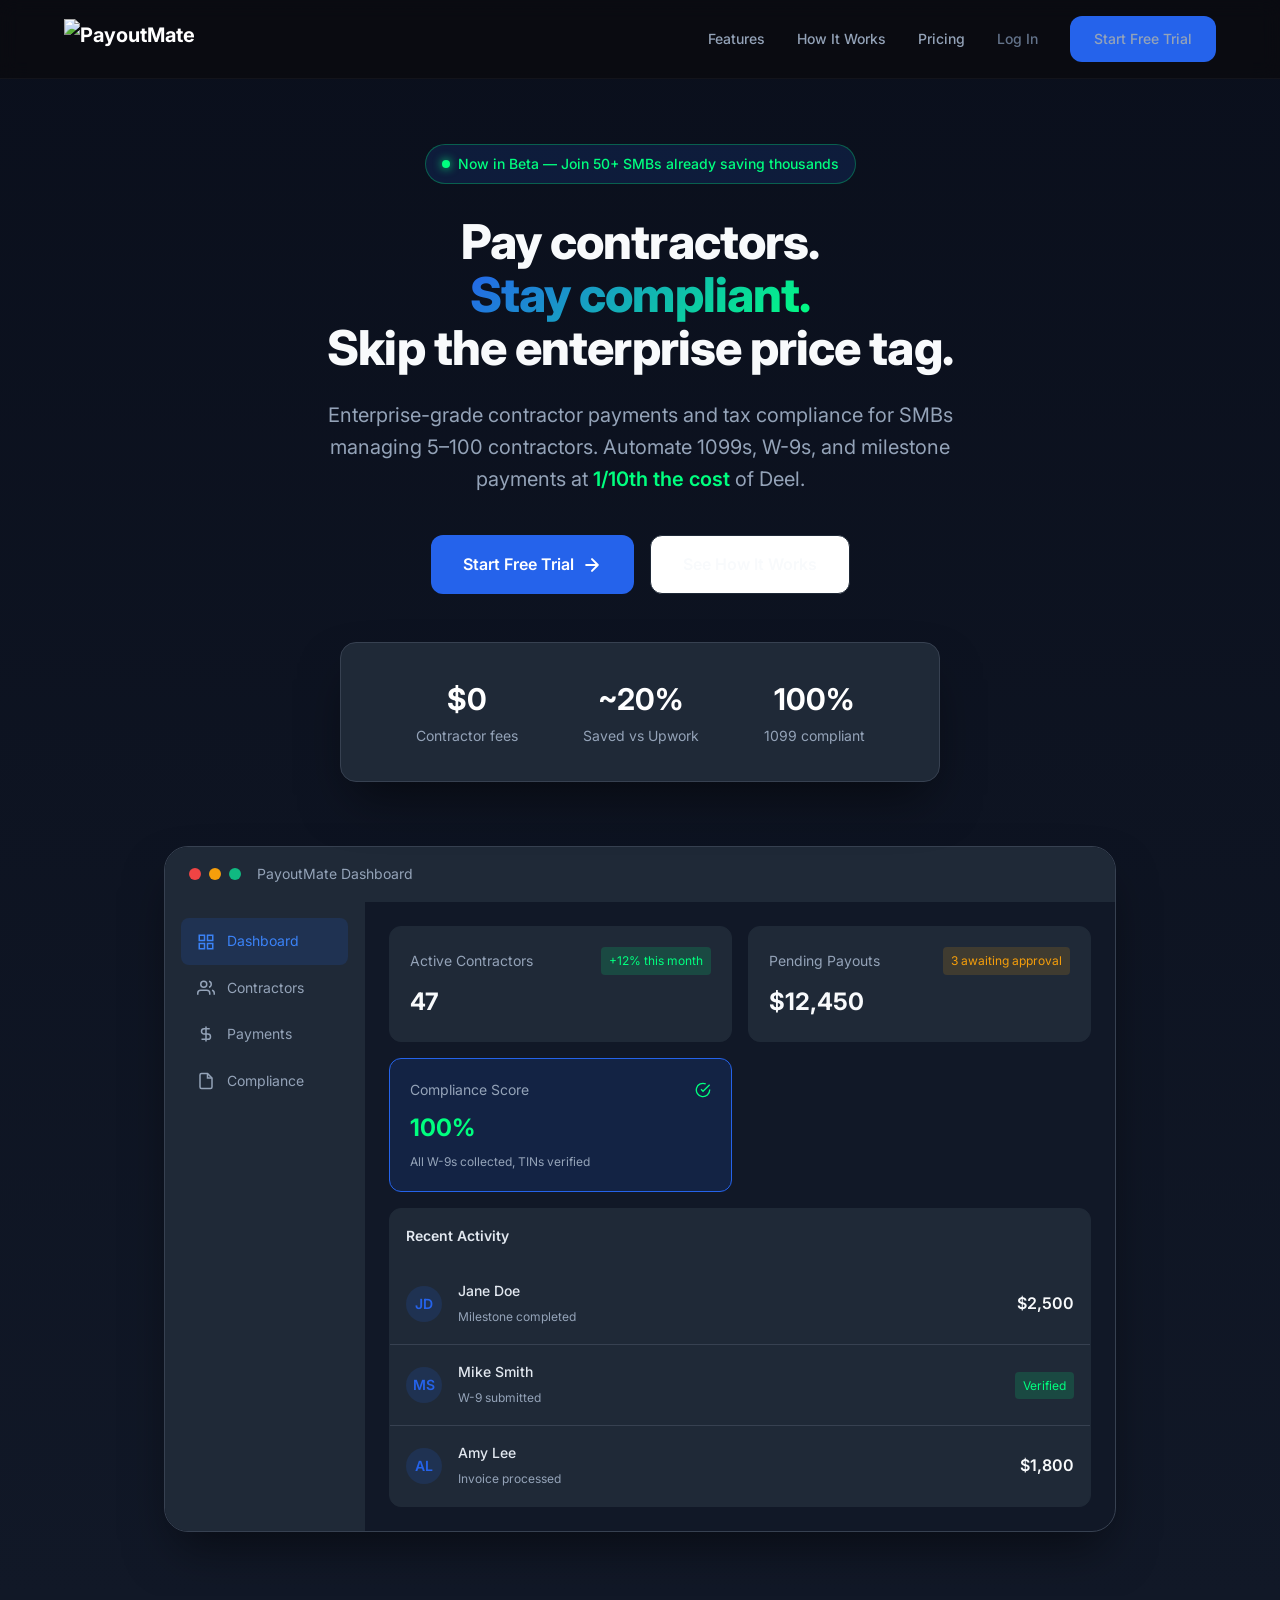
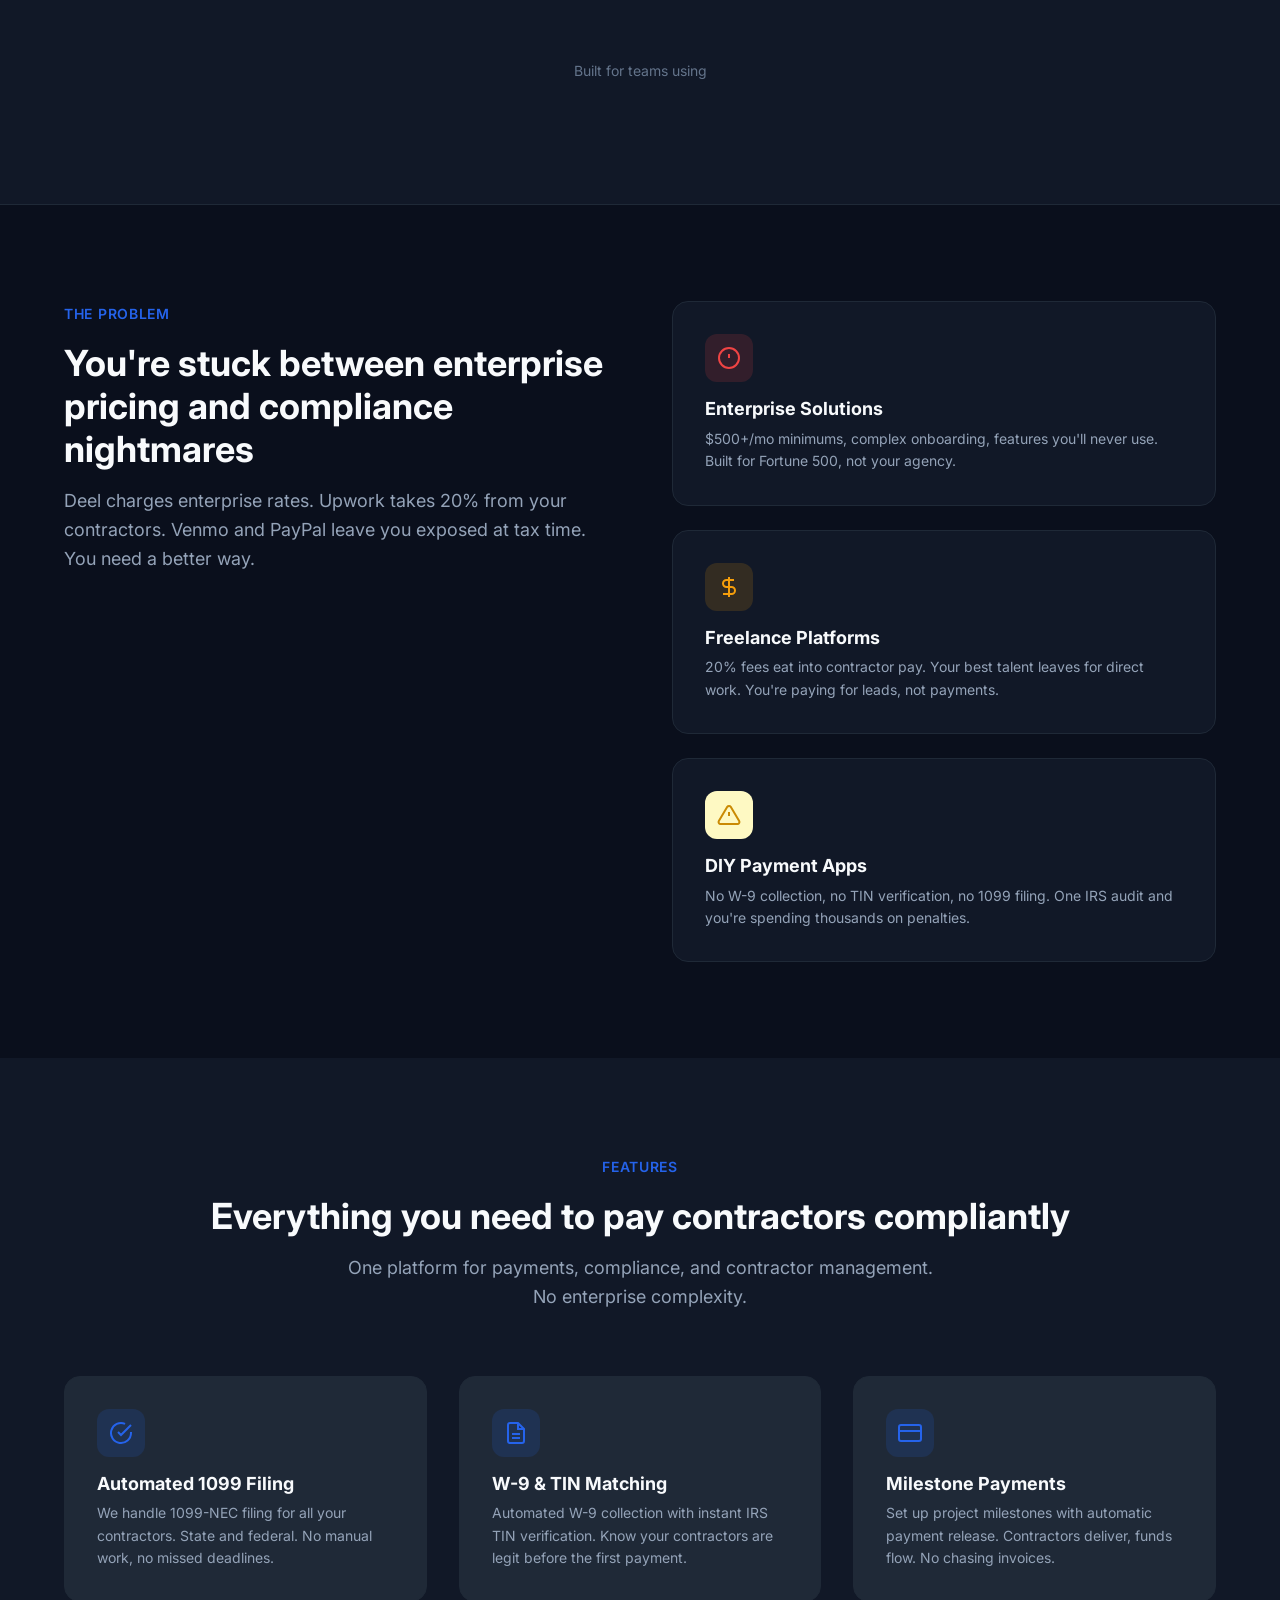
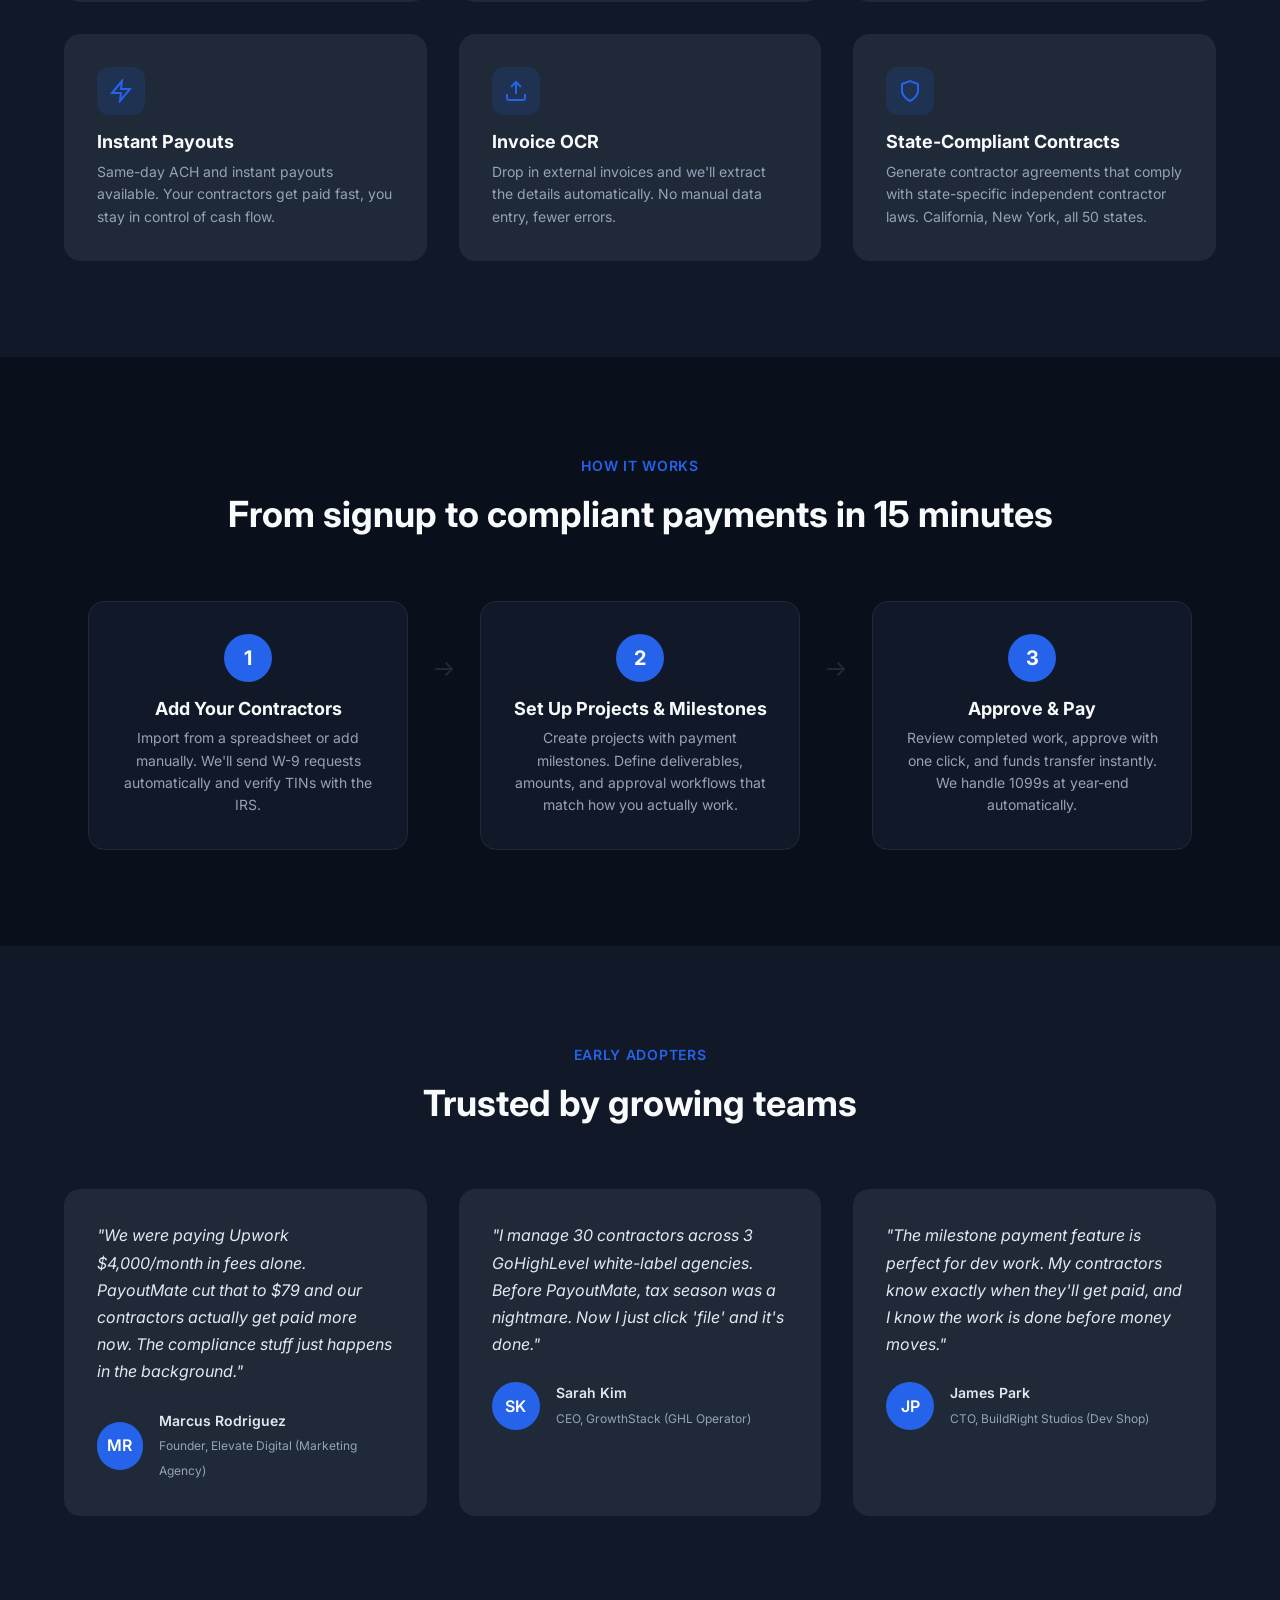
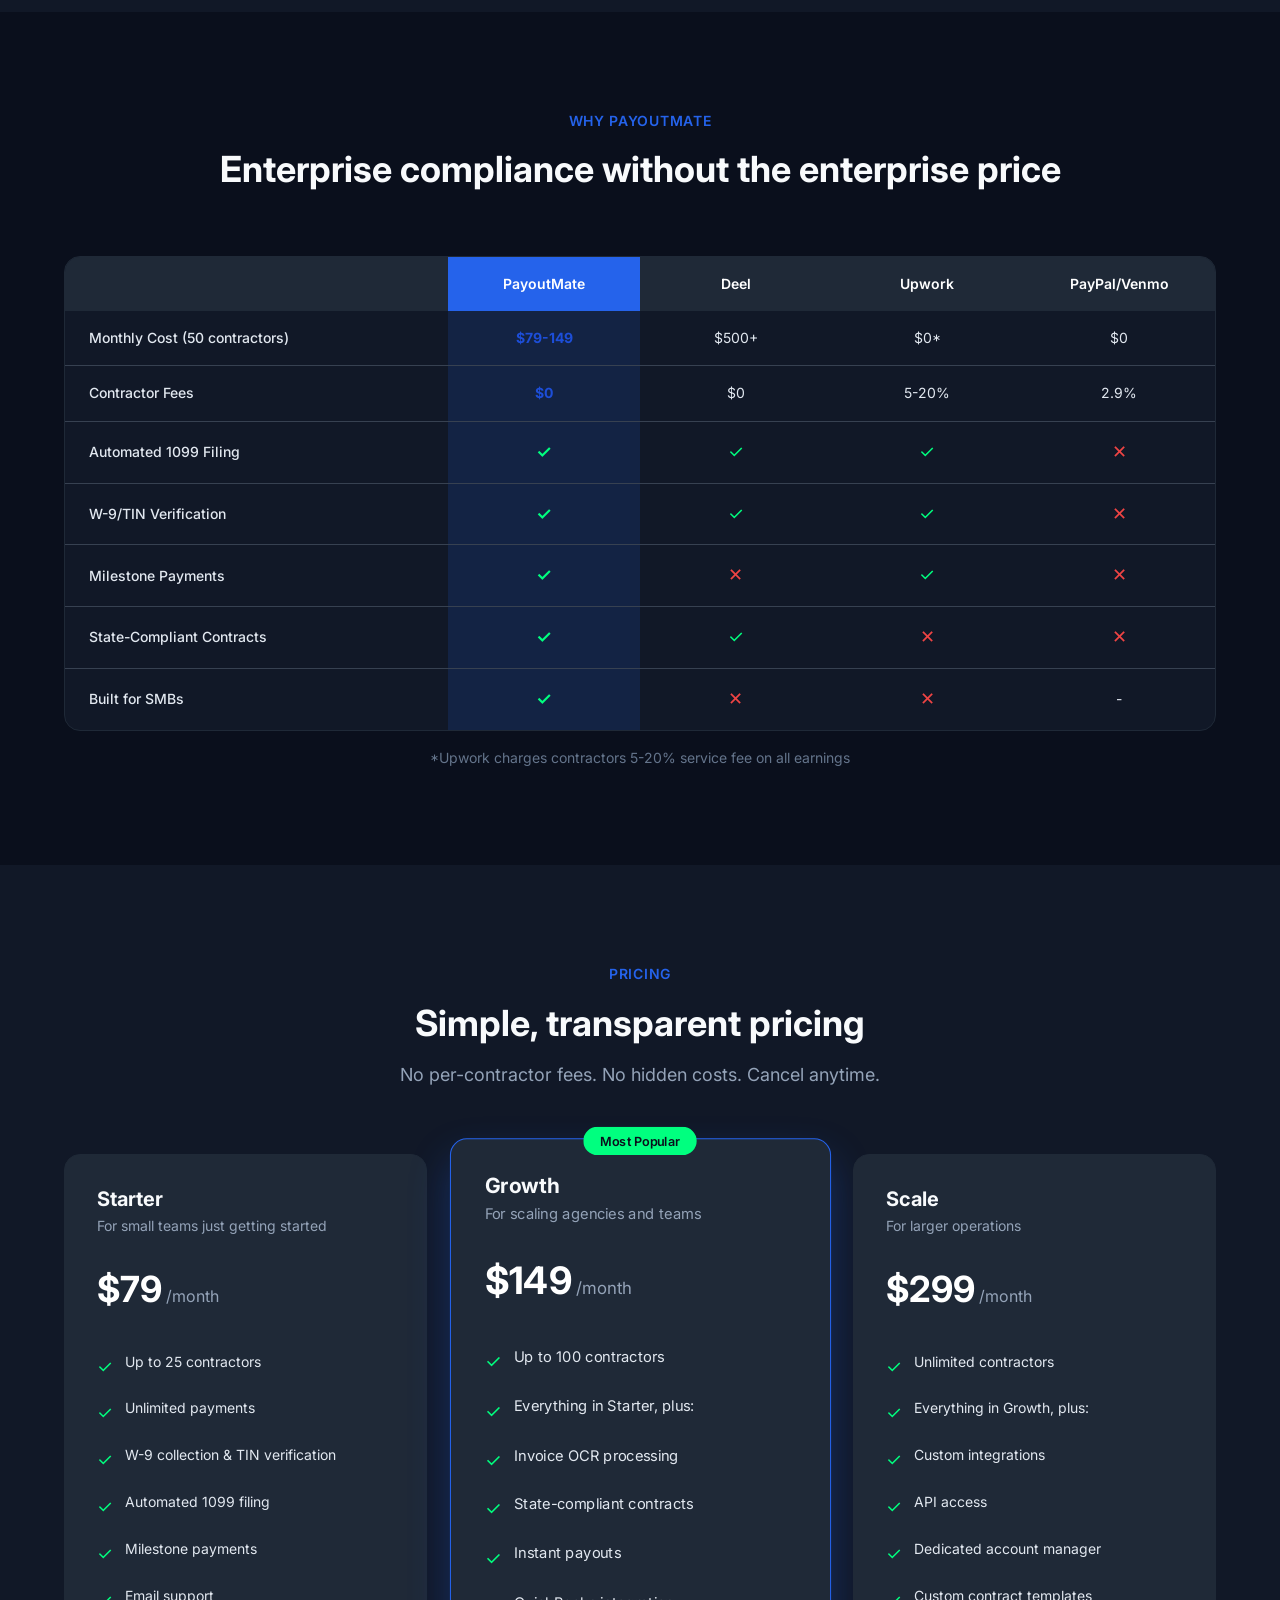
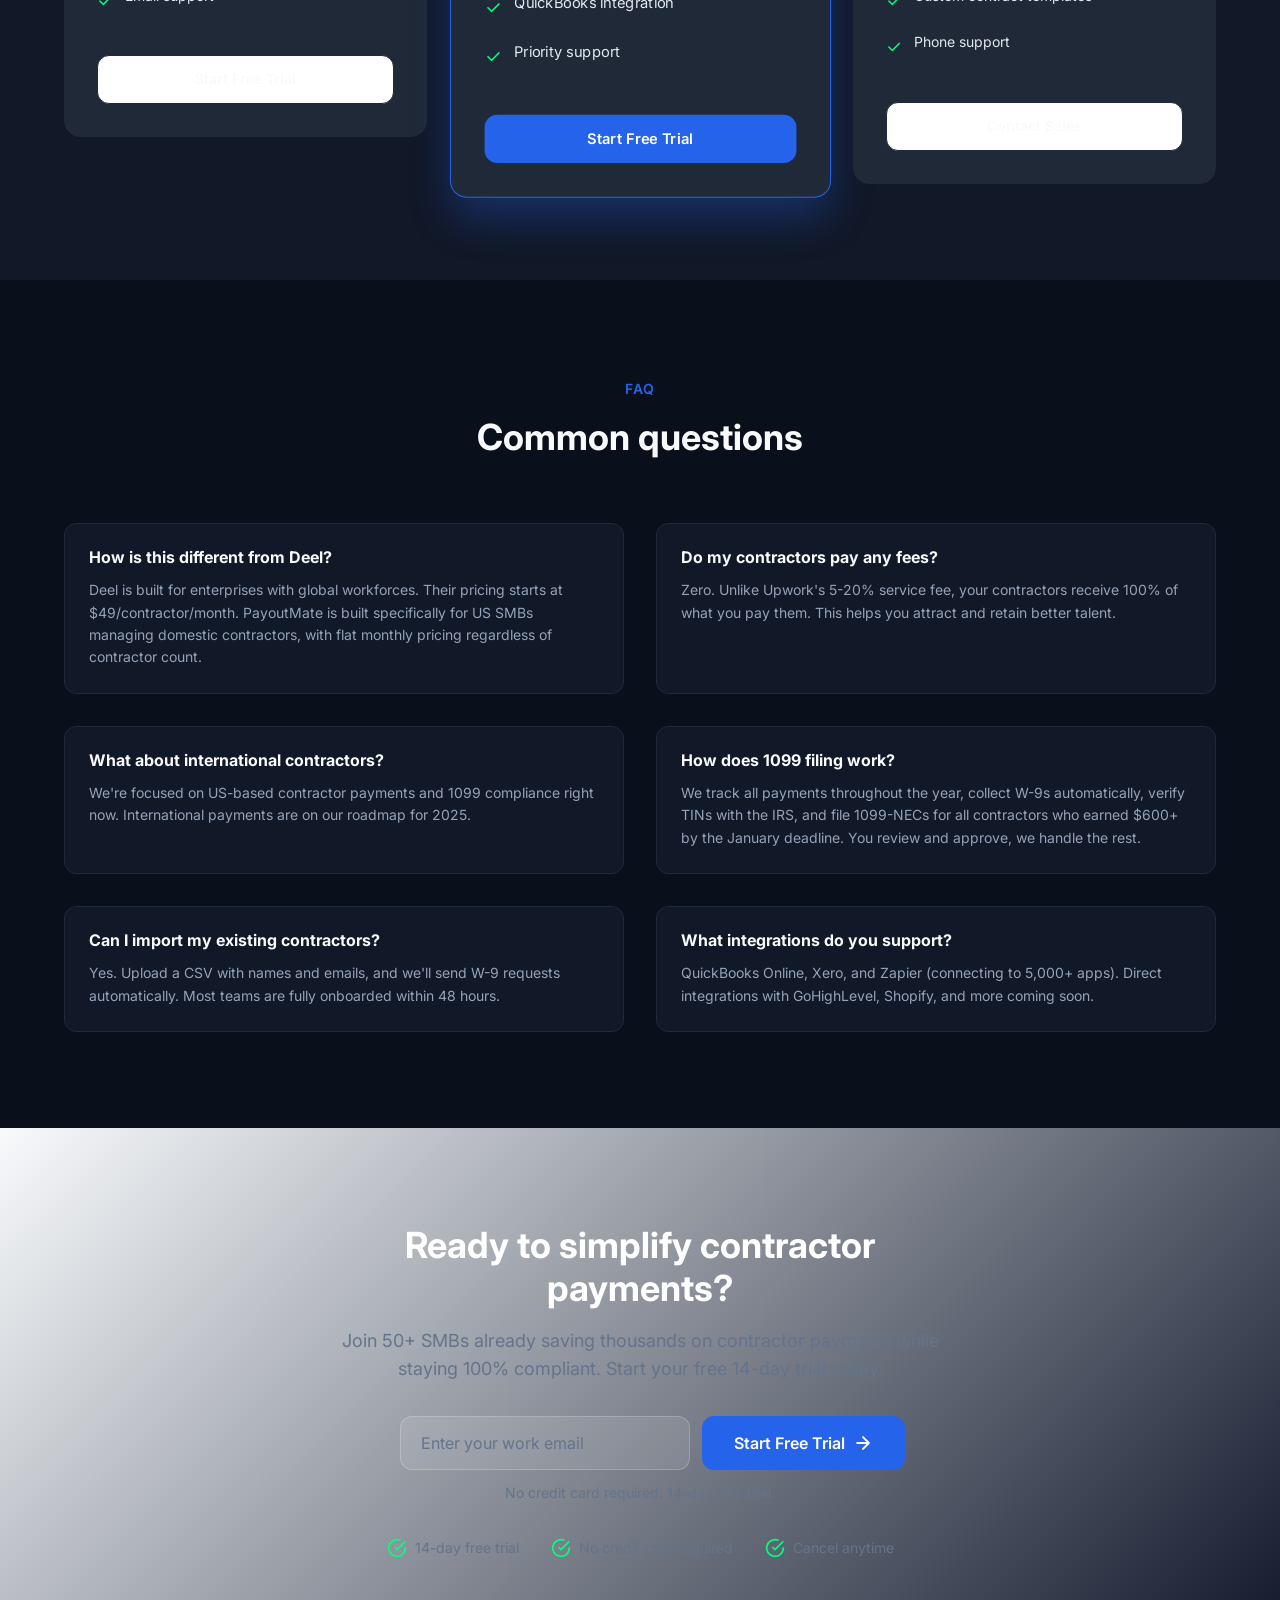
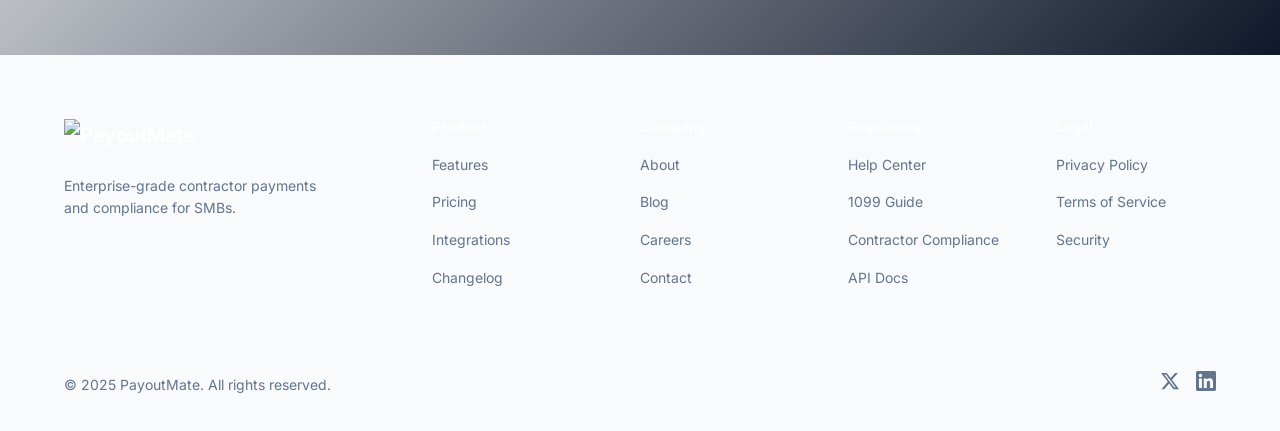
==== commit 5d0db652: "Convert landing page to dark mode with PayoutMate branding - Switch to dark mode color scheme (dark " ====
--- a/index.html
+++ b/index.html
@@ -15,11 +15,7 @@
     <nav class="navbar">
         <div class="nav-container">
             <a href="/" class="logo">
-                <svg width="32" height="32" viewBox="0 0 32 32" fill="none" xmlns="http://www.w3.org/2000/svg">
-                    <rect width="32" height="32" rx="8" fill="#0D9488"/>
-                    <path d="M8 16L14 22L24 10" stroke="white" stroke-width="3" stroke-linecap="round" stroke-linejoin="round"/>
-                </svg>
-                <span>PayoutMate</span>
+                <img src="https://res.cloudinary.com/dmgkjnefr/image/upload/v1764347480/Screenshot_2025-11-28_111853_dkmguc.png" alt="PayoutMate" class="logo-img">
             </a>
             <div class="nav-links">
                 <a href="#features">Features</a>
@@ -125,9 +121,9 @@
                         <div class="dashboard-card highlight">
                             <div class="card-header">
                                 <span>Compliance Score</span>
-                                <svg width="16" height="16" viewBox="0 0 24 24" fill="none" stroke="#0D9488" stroke-width="2"><path d="M22 11.08V12a10 10 0 1 1-5.93-9.14"/><polyline points="22 4 12 14.01 9 11.01"/></svg>
+                                <svg width="16" height="16" viewBox="0 0 24 24" fill="none" stroke="#00FF7F" stroke-width="2"><path d="M22 11.08V12a10 10 0 1 1-5.93-9.14"/><polyline points="22 4 12 14.01 9 11.01"/></svg>
                             </div>
-                            <div class="card-value text-success">100%</div>
+                            <div class="card-value text-accent">100%</div>
                             <div class="card-subtext">All W-9s collected, TINs verified</div>
                         </div>
                         <div class="dashboard-table">
@@ -592,11 +588,7 @@
             <div class="footer-grid">
                 <div class="footer-brand">
                     <a href="/" class="logo">
-                        <svg width="32" height="32" viewBox="0 0 32 32" fill="none" xmlns="http://www.w3.org/2000/svg">
-                            <rect width="32" height="32" rx="8" fill="#0D9488"/>
-                            <path d="M8 16L14 22L24 10" stroke="white" stroke-width="3" stroke-linecap="round" stroke-linejoin="round"/>
-                        </svg>
-                        <span>PayoutMate</span>
+                        <img src="https://res.cloudinary.com/dmgkjnefr/image/upload/v1764347480/Screenshot_2025-11-28_111853_dkmguc.png" alt="PayoutMate" class="logo-img">
                     </a>
                     <p>Enterprise-grade contractor payments and compliance for SMBs.</p>
                 </div>
--- a/styles.css
+++ b/styles.css
@@ -3,31 +3,37 @@
    Inspired by Miter.com's clean, modern design
    ============================================ */
 
-/* CSS Variables */
+/* CSS Variables - Dark Mode Theme */
 :root {
-    /* Colors */
-    --color-primary: #0D9488;
-    --color-primary-dark: #0F766E;
-    --color-primary-light: #14B8A6;
-    --color-primary-bg: #F0FDFA;
-
-    --color-secondary: #1E293B;
-    --color-text: #334155;
-    --color-text-light: #64748B;
-    --color-text-muted: #94A3B8;
+    /* Brand Colors from Logo */
+    --color-primary: #2563EB;
+    --color-primary-dark: #1D4ED8;
+    --color-primary-light: #3B82F6;
+    --color-primary-bg: rgba(37, 99, 235, 0.15);
+
+    --color-accent: #00FF7F;
+    --color-accent-dark: #00E070;
+    --color-accent-light: #22FF8F;
+
+    /* Dark Mode Colors */
+    --color-secondary: #F8FAFC;
+    --color-text: #E2E8F0;
+    --color-text-light: #94A3B8;
+    --color-text-muted: #64748B;
 
     --color-white: #FFFFFF;
-    --color-background: #FFFFFF;
-    --color-surface: #F8FAFC;
-    --color-border: #E2E8F0;
-    --color-border-light: #F1F5F9;
-
-    --color-success: #10B981;
-    --color-success-bg: #ECFDF5;
+    --color-background: #0A0F1C;
+    --color-surface: #111827;
+    --color-surface-elevated: #1F2937;
+    --color-border: #1F2937;
+    --color-border-light: #374151;
+
+    --color-success: #00FF7F;
+    --color-success-bg: rgba(0, 255, 127, 0.15);
     --color-warning: #F59E0B;
-    --color-warning-bg: #FFFBEB;
+    --color-warning-bg: rgba(245, 158, 11, 0.15);
     --color-error: #EF4444;
-    --color-error-bg: #FEF2F2;
+    --color-error-bg: rgba(239, 68, 68, 0.15);
 
     /* Typography */
     --font-family: 'Inter', -apple-system, BlinkMacSystemFont, 'Segoe UI', Roboto, sans-serif;
@@ -131,14 +137,24 @@
 }
 
 .text-gradient {
-    background: linear-gradient(135deg, var(--color-primary) 0%, var(--color-primary-light) 100%);
+    background: linear-gradient(135deg, var(--color-primary) 0%, var(--color-accent) 100%);
     -webkit-background-clip: text;
     -webkit-text-fill-color: transparent;
     background-clip: text;
 }
 
+.text-accent {
+    color: var(--color-accent) !important;
+}
+
 .text-success {
     color: var(--color-success) !important;
+}
+
+/* Logo image styling */
+.logo-img {
+    height: 40px;
+    width: auto;
 }
 
 /* Buttons */
@@ -229,9 +245,9 @@
     left: 0;
     right: 0;
     z-index: 1000;
-    background: rgba(255, 255, 255, 0.95);
+    background: rgba(10, 15, 28, 0.95);
     backdrop-filter: blur(10px);
-    border-bottom: 1px solid var(--color-border-light);
+    border-bottom: 1px solid var(--color-border);
 }
 
 .nav-container {
@@ -249,7 +265,12 @@
     gap: var(--spacing-3);
     font-size: var(--font-size-xl);
     font-weight: 700;
-    color: var(--color-secondary);
+    color: var(--color-white);
+}
+
+.logo-img {
+    height: 40px;
+    width: auto;
 }
 
 .nav-links {
@@ -261,16 +282,16 @@
 .nav-links a {
     font-size: var(--font-size-sm);
     font-weight: 500;
-    color: var(--color-text);
+    color: var(--color-text-light);
     transition: color var(--transition-fast);
 }
 
 .nav-links a:hover {
-    color: var(--color-primary);
+    color: var(--color-accent);
 }
 
 .nav-link-secondary {
-    color: var(--color-text-light) !important;
+    color: var(--color-text-muted) !important;
 }
 
 .mobile-menu-btn {
@@ -287,7 +308,7 @@
     display: block;
     width: 24px;
     height: 2px;
-    background: var(--color-secondary);
+    background: var(--color-white);
     transition: all var(--transition-fast);
 }
 
@@ -297,7 +318,7 @@
 .hero {
     padding-top: calc(80px + var(--spacing-16));
     padding-bottom: var(--spacing-16);
-    background: linear-gradient(180deg, var(--color-white) 0%, var(--color-surface) 100%);
+    background: linear-gradient(180deg, var(--color-background) 0%, var(--color-surface) 100%);
 }
 
 .hero-container {
@@ -313,19 +334,21 @@
     gap: var(--spacing-2);
     padding: var(--spacing-2) var(--spacing-4);
     background: var(--color-primary-bg);
-    color: var(--color-primary-dark);
+    color: var(--color-accent);
     font-size: var(--font-size-sm);
     font-weight: 500;
     border-radius: var(--radius-full);
     margin-bottom: var(--spacing-8);
+    border: 1px solid rgba(0, 255, 127, 0.3);
 }
 
 .badge-dot {
     width: 8px;
     height: 8px;
-    background: var(--color-primary);
+    background: var(--color-accent);
     border-radius: 50%;
     animation: pulse 2s infinite;
+    box-shadow: 0 0 10px var(--color-accent);
 }
 
 @keyframes pulse {
@@ -350,7 +373,7 @@
 }
 
 .hero-subtitle strong {
-    color: var(--color-primary);
+    color: var(--color-accent);
     font-weight: 600;
 }
 
@@ -367,11 +390,12 @@
     align-items: center;
     gap: var(--spacing-8);
     padding: var(--spacing-8);
-    background: var(--color-white);
+    background: var(--color-surface-elevated);
     border-radius: var(--radius-xl);
-    box-shadow: var(--shadow-lg);
+    box-shadow: 0 25px 50px -12px rgba(0, 0, 0, 0.5);
     max-width: 600px;
     margin: 0 auto var(--spacing-16);
+    border: 1px solid var(--color-border-light);
 }
 
 .stat {
@@ -382,7 +406,7 @@
     display: block;
     font-size: var(--font-size-3xl);
     font-weight: 700;
-    color: var(--color-secondary);
+    color: var(--color-white);
 }
 
 .stat-label {
@@ -404,11 +428,11 @@
 }
 
 .dashboard-preview {
-    background: var(--color-white);
+    background: var(--color-surface);
     border-radius: var(--radius-2xl);
-    box-shadow: var(--shadow-2xl);
+    box-shadow: 0 25px 50px -12px rgba(0, 0, 0, 0.5);
     overflow: hidden;
-    border: 1px solid var(--color-border);
+    border: 1px solid var(--color-border-light);
 }
 
 .dashboard-header {
@@ -416,7 +440,7 @@
     align-items: center;
     gap: var(--spacing-4);
     padding: var(--spacing-4) var(--spacing-6);
-    background: var(--color-surface);
+    background: var(--color-surface-elevated);
     border-bottom: 1px solid var(--color-border);
 }
 
@@ -448,7 +472,7 @@
 }
 
 .dashboard-sidebar {
-    background: var(--color-surface);
+    background: var(--color-surface-elevated);
     padding: var(--spacing-4);
     border-right: 1px solid var(--color-border);
 }
@@ -466,13 +490,13 @@
 }
 
 .sidebar-item:hover {
-    background: var(--color-white);
+    background: var(--color-surface);
     color: var(--color-text);
 }
 
 .sidebar-item.active {
     background: var(--color-primary-bg);
-    color: var(--color-primary);
+    color: var(--color-primary-light);
 }
 
 .sidebar-item svg {
@@ -488,15 +512,21 @@
 }
 
 .dashboard-card {
-    background: var(--color-surface);
+    background: var(--color-surface-elevated);
     padding: var(--spacing-5);
     border-radius: var(--radius-lg);
-    border: 1px solid var(--color-border-light);
+    border: 1px solid var(--color-border);
 }
 
 .dashboard-card.highlight {
     background: var(--color-primary-bg);
     border-color: var(--color-primary);
+}
+
+.card-value {
+    font-size: var(--font-size-2xl);
+    font-weight: 700;
+    color: var(--color-white);
 }
 
 .card-header {
@@ -538,7 +568,7 @@
 
 .dashboard-table {
     grid-column: span 2;
-    background: var(--color-white);
+    background: var(--color-surface-elevated);
     border-radius: var(--radius-lg);
     border: 1px solid var(--color-border);
     overflow: hidden;
@@ -612,8 +642,8 @@
    ============================================ */
 .logos-section {
     padding: var(--spacing-16) 0;
-    background: var(--color-white);
-    border-bottom: 1px solid var(--color-border-light);
+    background: var(--color-surface);
+    border-bottom: 1px solid var(--color-border);
 }
 
 .logos-label {
@@ -646,7 +676,7 @@
    ============================================ */
 .problem-section {
     padding: var(--spacing-24) 0;
-    background: var(--color-surface);
+    background: var(--color-background);
 }
 
 .problem-grid {
@@ -668,7 +698,7 @@
 }
 
 .problem-card {
-    background: var(--color-white);
+    background: var(--color-surface);
     padding: var(--spacing-8);
     border-radius: var(--radius-xl);
     border: 1px solid var(--color-border);
@@ -676,8 +706,9 @@
 }
 
 .problem-card:hover {
-    box-shadow: var(--shadow-lg);
+    box-shadow: 0 20px 40px rgba(0, 0, 0, 0.3);
     transform: translateY(-2px);
+    border-color: var(--color-border-light);
 }
 
 .problem-icon {
@@ -720,7 +751,7 @@
    ============================================ */
 .features-section {
     padding: var(--spacing-24) 0;
-    background: var(--color-white);
+    background: var(--color-surface);
 }
 
 .features-grid {
@@ -733,12 +764,13 @@
     padding: var(--spacing-8);
     border-radius: var(--radius-xl);
     border: 1px solid var(--color-border);
+    background: var(--color-surface-elevated);
     transition: all var(--transition-base);
 }
 
 .feature-card:hover {
     border-color: var(--color-primary);
-    box-shadow: var(--shadow-lg);
+    box-shadow: 0 20px 40px rgba(37, 99, 235, 0.2);
     transform: translateY(-4px);
 }
 
@@ -770,7 +802,7 @@
    ============================================ */
 .how-it-works-section {
     padding: var(--spacing-24) 0;
-    background: var(--color-surface);
+    background: var(--color-background);
 }
 
 .steps-grid {
@@ -783,7 +815,7 @@
 .step-card {
     flex: 1;
     max-width: 320px;
-    background: var(--color-white);
+    background: var(--color-surface);
     padding: var(--spacing-8);
     border-radius: var(--radius-xl);
     border: 1px solid var(--color-border);
@@ -824,7 +856,7 @@
    ============================================ */
 .testimonials-section {
     padding: var(--spacing-24) 0;
-    background: var(--color-white);
+    background: var(--color-surface);
 }
 
 .testimonials-grid {
@@ -834,7 +866,7 @@
 }
 
 .testimonial-card {
-    background: var(--color-surface);
+    background: var(--color-surface-elevated);
     padding: var(--spacing-8);
     border-radius: var(--radius-xl);
     border: 1px solid var(--color-border);
@@ -885,11 +917,11 @@
    ============================================ */
 .comparison-section {
     padding: var(--spacing-24) 0;
+    background: var(--color-background);
+}
+
+.comparison-table {
     background: var(--color-surface);
-}
-
-.comparison-table {
-    background: var(--color-white);
     border-radius: var(--radius-xl);
     border: 1px solid var(--color-border);
     overflow: hidden;
@@ -902,7 +934,7 @@
 }
 
 .comparison-header {
-    background: var(--color-secondary);
+    background: var(--color-surface-elevated);
     color: var(--color-white);
     font-weight: 600;
     font-size: var(--font-size-sm);
@@ -964,7 +996,7 @@
    ============================================ */
 .pricing-section {
     padding: var(--spacing-24) 0;
-    background: var(--color-white);
+    background: var(--color-surface);
 }
 
 .pricing-grid {
@@ -975,7 +1007,7 @@
 }
 
 .pricing-card {
-    background: var(--color-white);
+    background: var(--color-surface-elevated);
     padding: var(--spacing-8);
     border-radius: var(--radius-xl);
     border: 1px solid var(--color-border);
@@ -984,7 +1016,7 @@
 
 .pricing-card.featured {
     border-color: var(--color-primary);
-    box-shadow: var(--shadow-xl);
+    box-shadow: 0 20px 40px rgba(37, 99, 235, 0.3);
     transform: scale(1.05);
 }
 
@@ -993,8 +1025,8 @@
     top: -12px;
     left: 50%;
     transform: translateX(-50%);
-    background: var(--color-primary);
-    color: var(--color-white);
+    background: var(--color-accent);
+    color: var(--color-background);
     padding: var(--spacing-1) var(--spacing-4);
     border-radius: var(--radius-full);
     font-size: var(--font-size-xs);
@@ -1022,7 +1054,7 @@
 .price-amount {
     font-size: var(--font-size-4xl);
     font-weight: 700;
-    color: var(--color-secondary);
+    color: var(--color-white);
 }
 
 .price-period {
@@ -1053,7 +1085,7 @@
    ============================================ */
 .faq-section {
     padding: var(--spacing-24) 0;
-    background: var(--color-surface);
+    background: var(--color-background);
 }
 
 .faq-grid {
@@ -1063,7 +1095,7 @@
 }
 
 .faq-item {
-    background: var(--color-white);
+    background: var(--color-surface);
     padding: var(--spacing-6);
     border-radius: var(--radius-lg);
     border: 1px solid var(--color-border);
@@ -1159,7 +1191,7 @@
 }
 
 .cta-feature svg {
-    color: var(--color-primary);
+    color: var(--color-accent);
 }
 
 /* ============================================
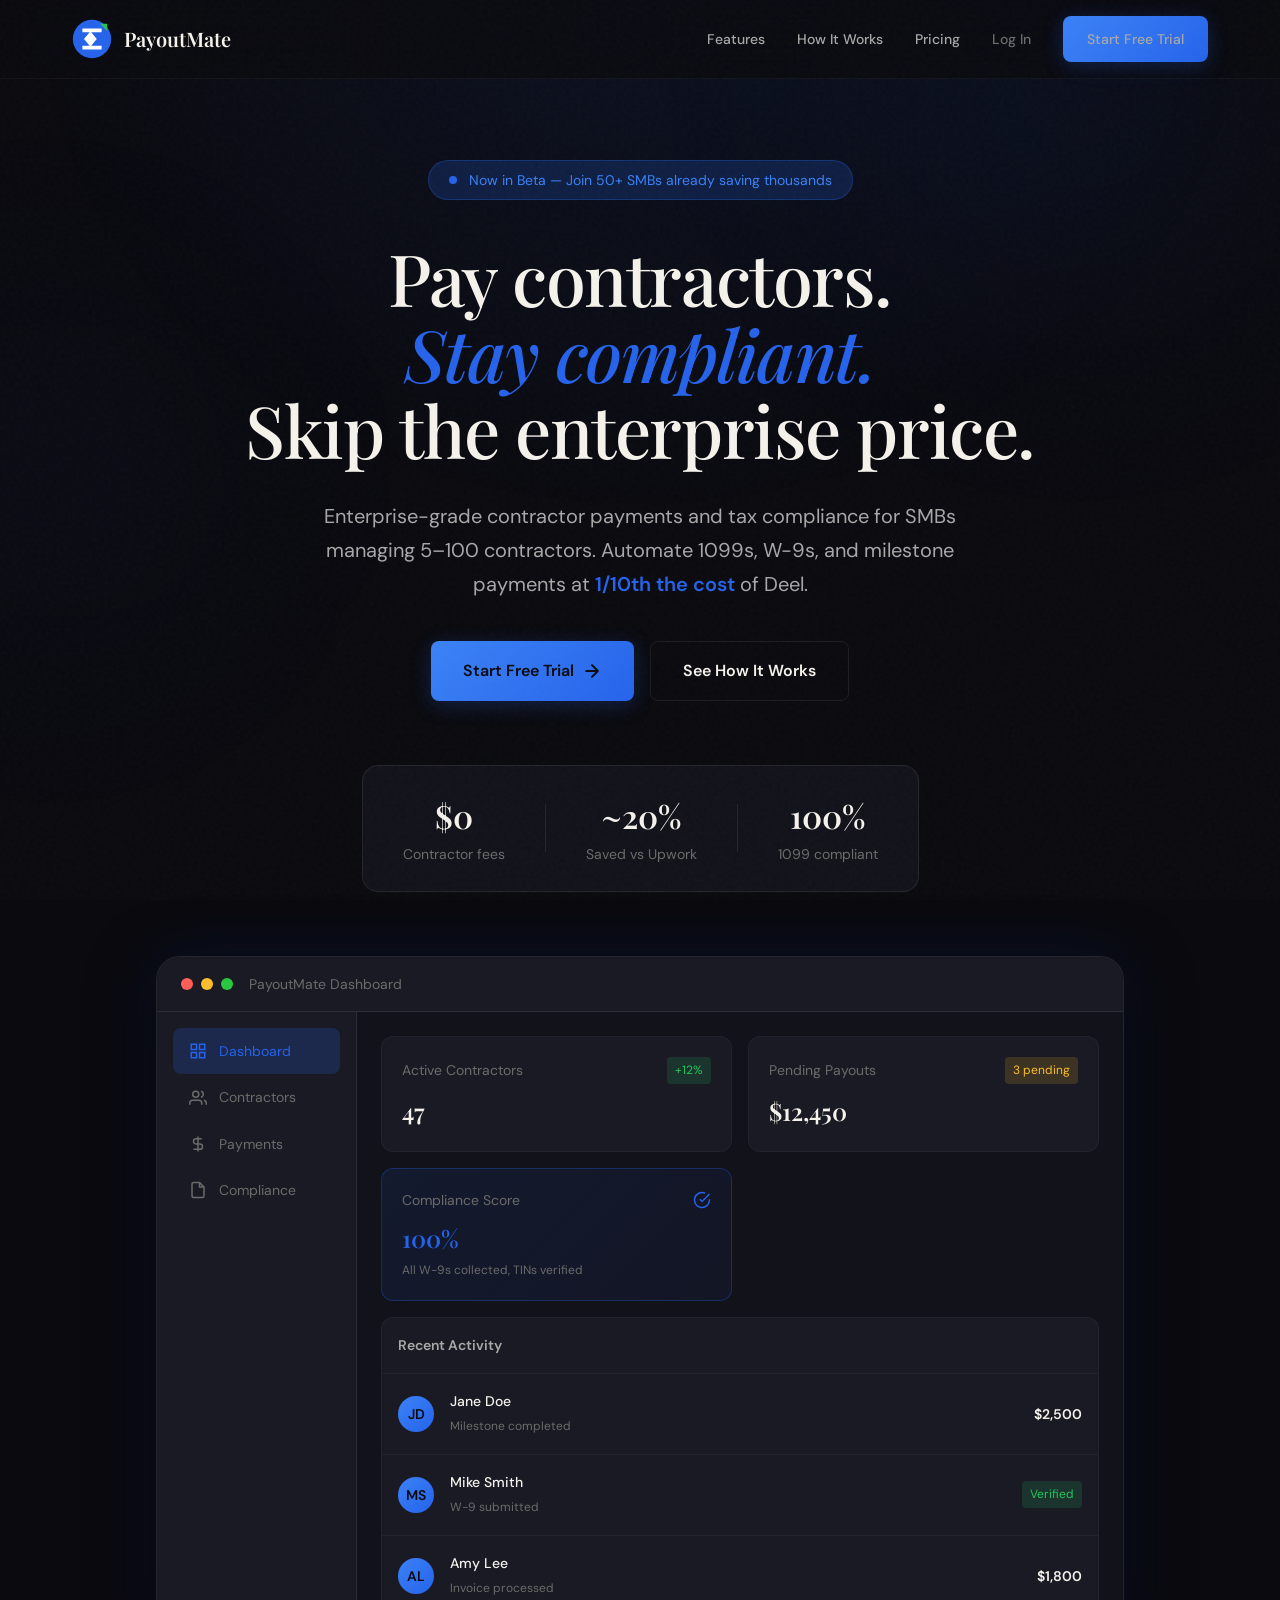
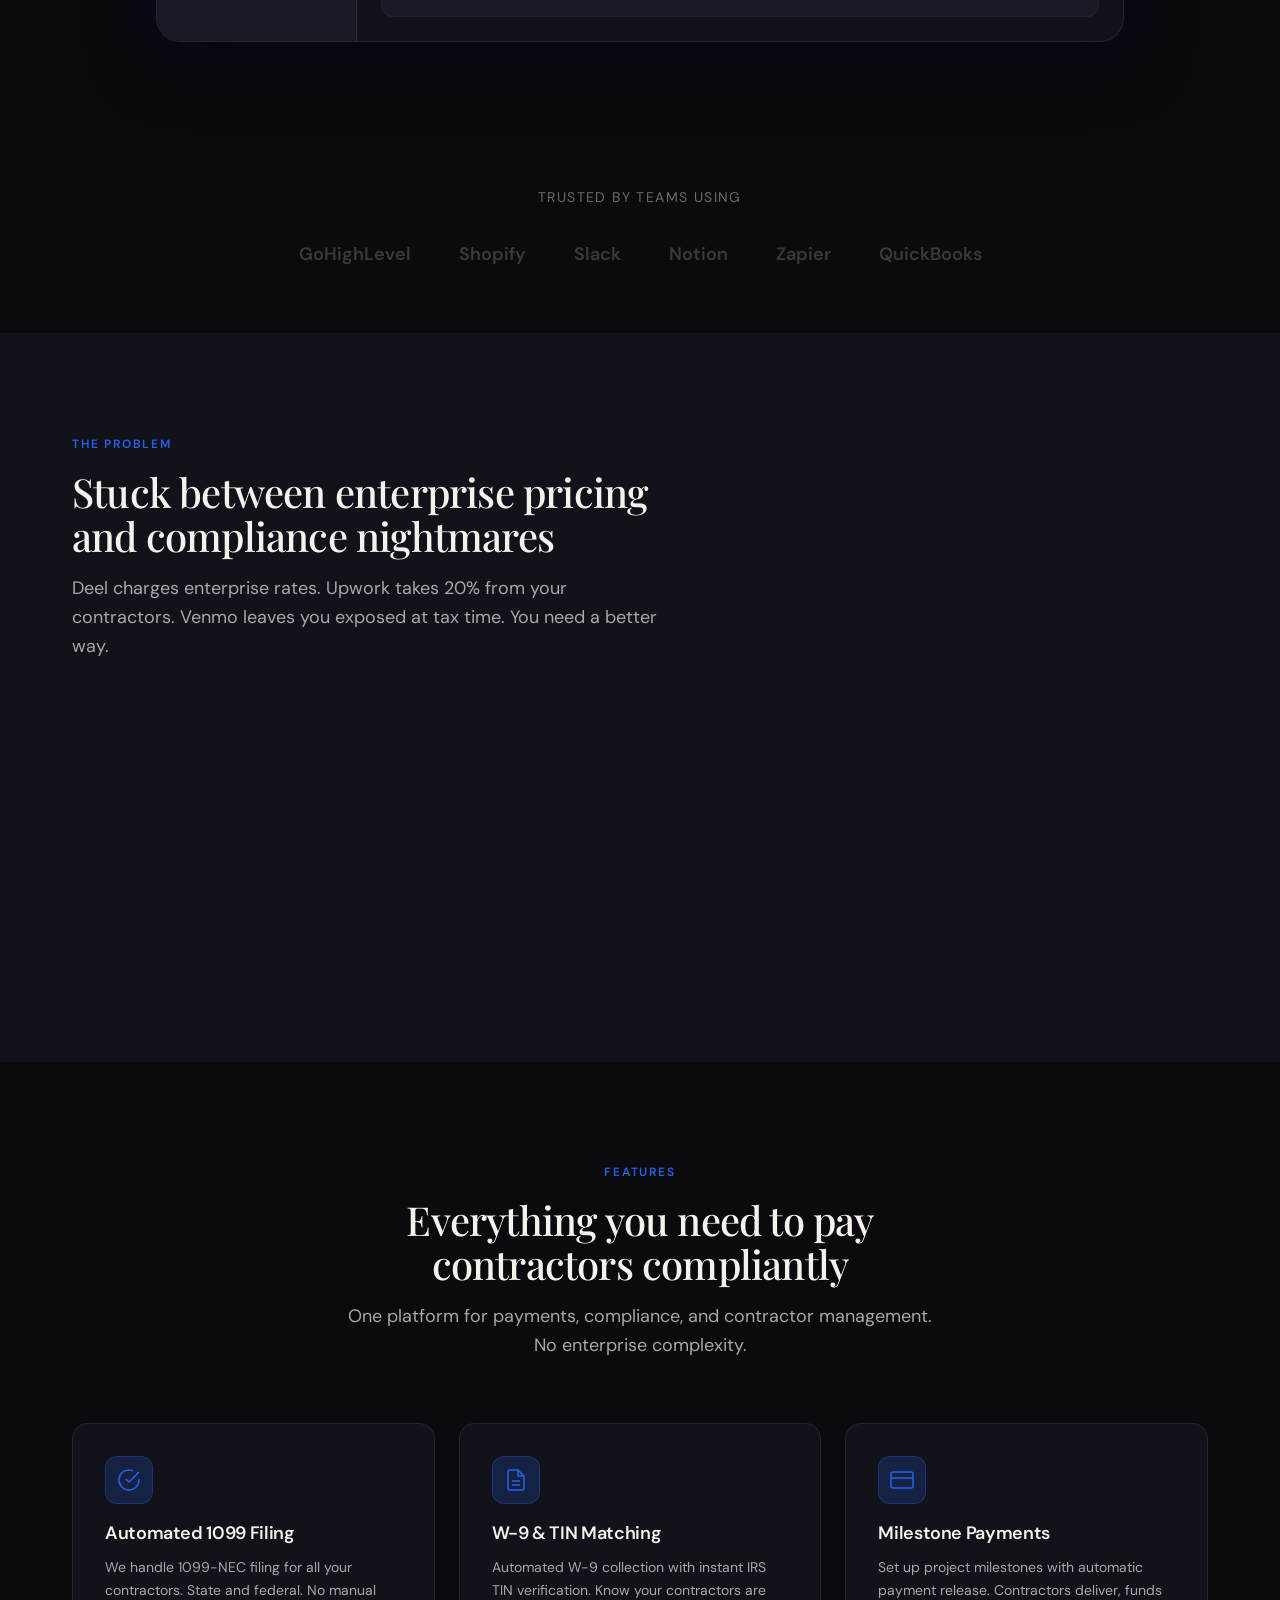
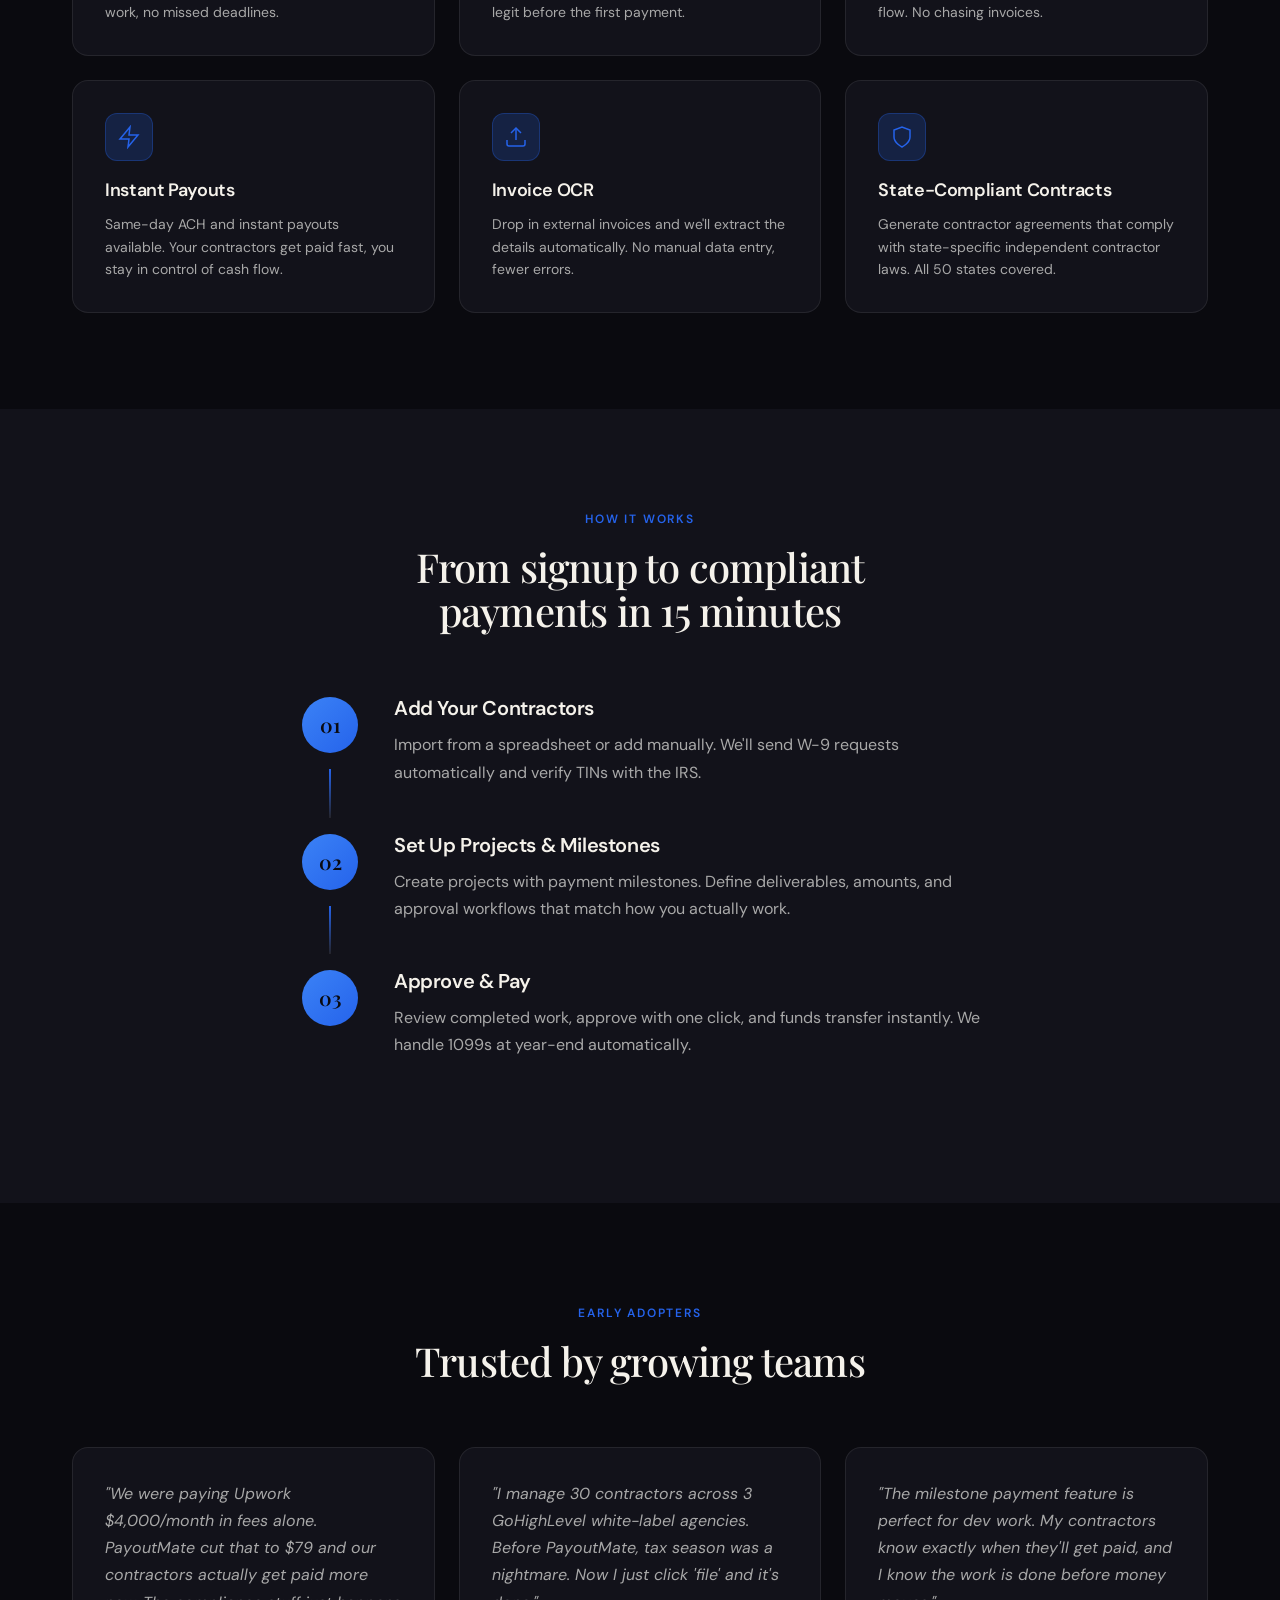
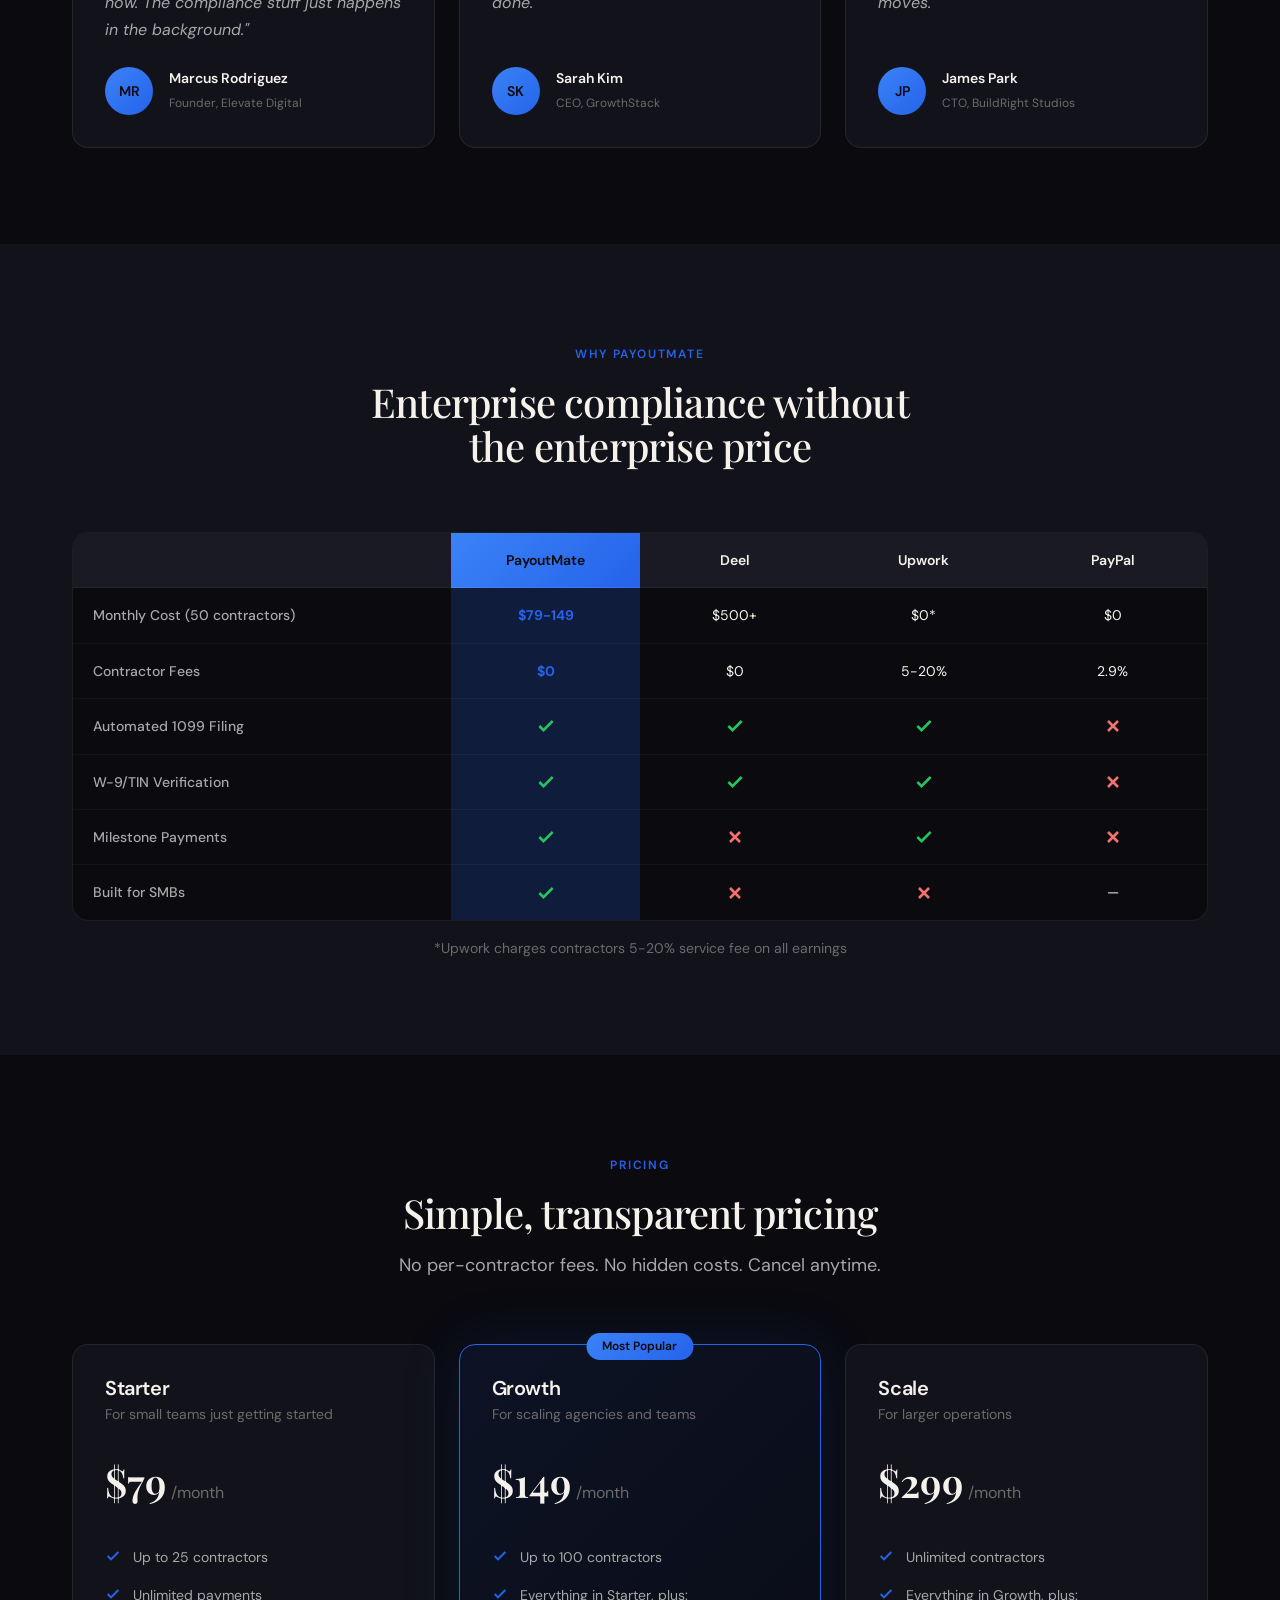
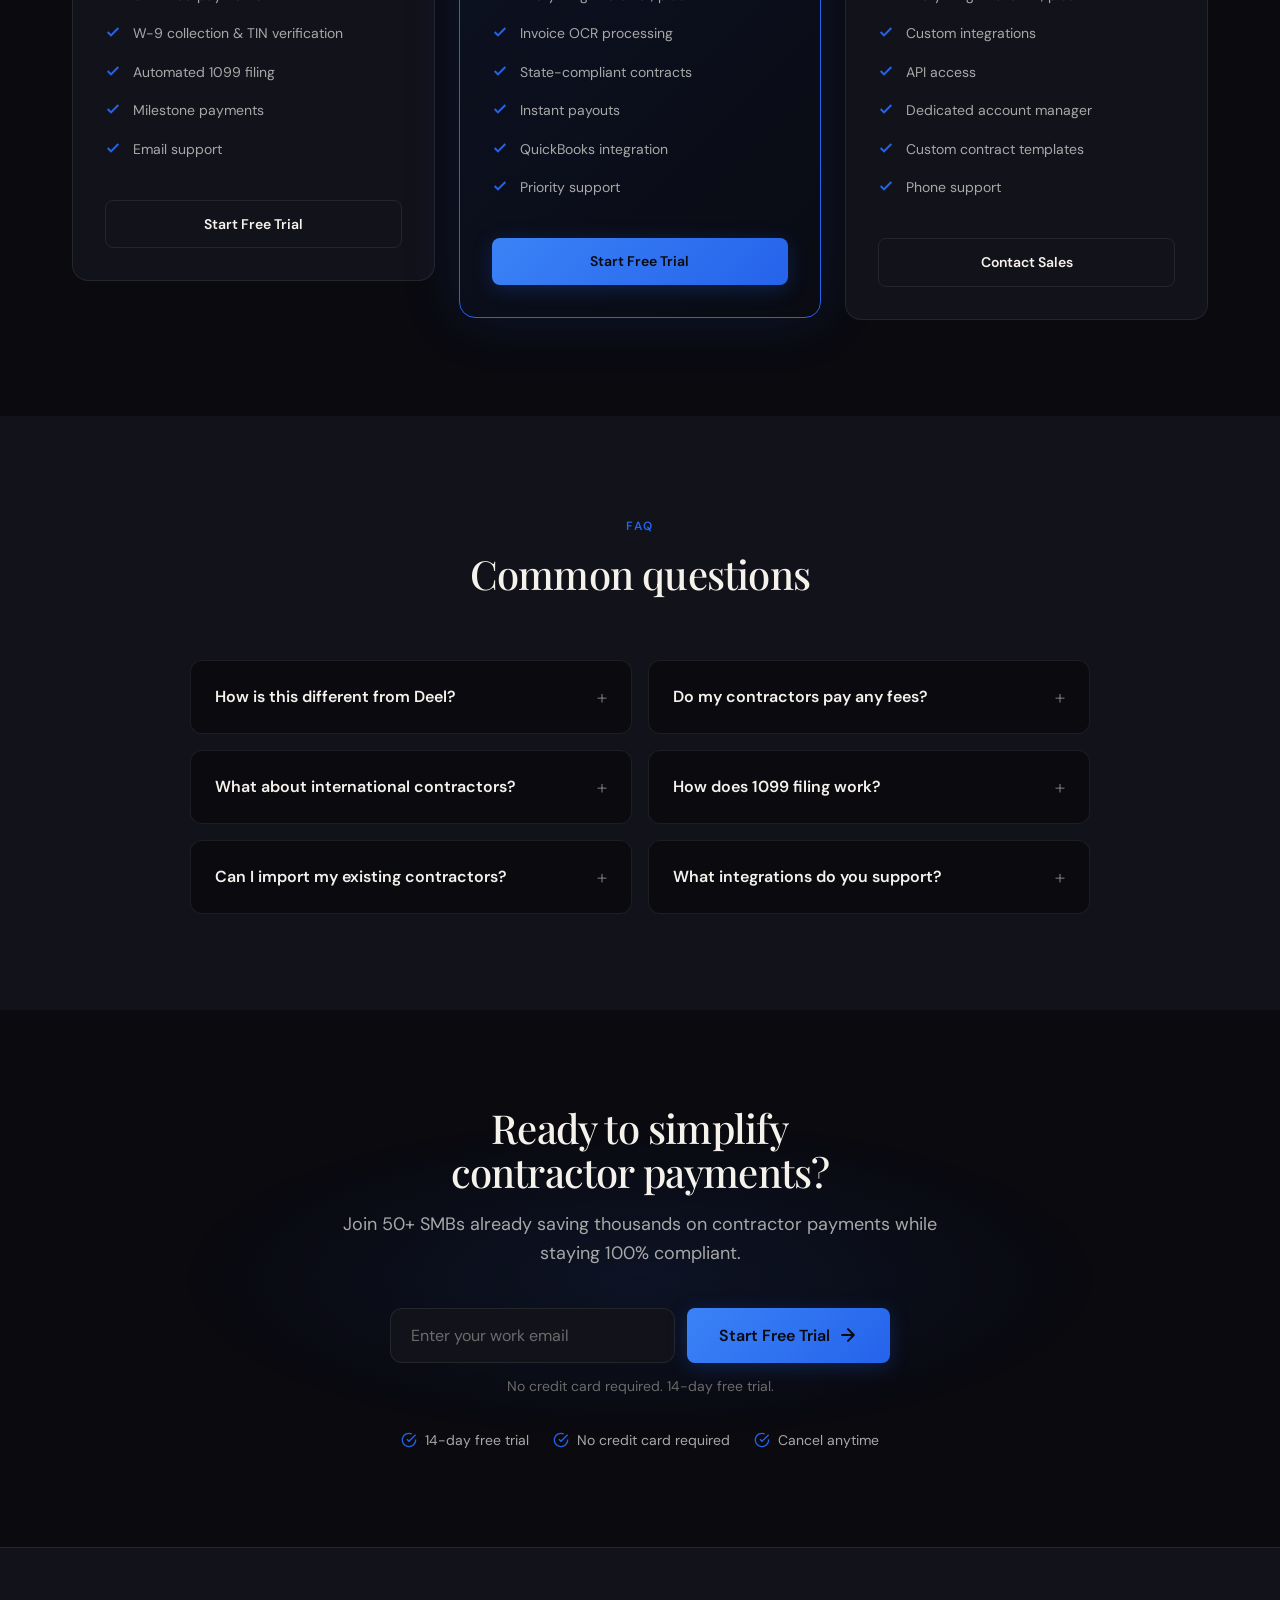
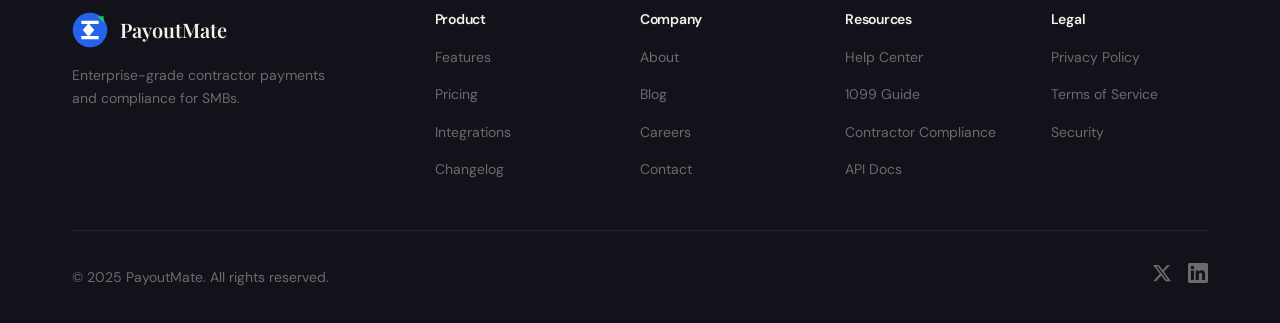
==== commit b593734c: "Revert to frontend-design-skills branch version" ====
--- a/index.html
+++ b/index.html
@@ -7,15 +7,32 @@
     <title>PayoutMate | Contractor Payments & Compliance for SMBs</title>
     <link rel="preconnect" href="https://fonts.googleapis.com">
     <link rel="preconnect" href="https://fonts.gstatic.com" crossorigin>
-    <link href="https://fonts.googleapis.com/css2?family=Inter:wght@400;500;600;700;800&display=swap" rel="stylesheet">
+    <link href="https://fonts.googleapis.com/css2?family=Playfair+Display:wght@400;500;600;700;800&family=DM+Sans:wght@400;500;600;700&display=swap" rel="stylesheet">
     <link rel="stylesheet" href="styles.css">
 </head>
 <body>
+    <!-- Grain Overlay -->
+    <div class="grain-overlay"></div>
+
+    <!-- Ambient Glow Effects -->
+    <div class="ambient-glow glow-1"></div>
+    <div class="ambient-glow glow-2"></div>
+
     <!-- Navigation -->
     <nav class="navbar">
         <div class="nav-container">
             <a href="/" class="logo">
-                <img src="https://res.cloudinary.com/dmgkjnefr/image/upload/v1764347480/Screenshot_2025-11-28_111853_dkmguc.png" alt="PayoutMate" class="logo-img">
+                <div class="logo-mark">
+                    <svg width="40" height="40" viewBox="0 0 100 100" fill="none" xmlns="http://www.w3.org/2000/svg">
+                        <!-- Blue circle -->
+                        <circle cx="50" cy="50" r="48" fill="#2563EB"/>
+                        <!-- White sigma/E shape - top bar, zigzag down, bottom bar -->
+                        <polygon points="26,24 74,24 74,33 48,33 62,50 48,67 74,67 74,76 26,76 26,67 44,67 30,50 44,33 26,33" fill="white"/>
+                        <!-- Green corner triangle -->
+                        <polygon points="70,12 88,12 88,30" fill="#22C55E"/>
+                    </svg>
+                </div>
+                <span>PayoutMate</span>
             </a>
             <div class="nav-links">
                 <a href="#features">Features</a>
@@ -35,155 +52,146 @@
     <!-- Hero Section -->
     <header class="hero">
         <div class="hero-container">
-            <div class="hero-badge">
-                <span class="badge-dot"></span>
-                Now in Beta — Join 50+ SMBs already saving thousands
-            </div>
-            <h1 class="hero-title">
-                Pay contractors.<br>
-                <span class="text-gradient">Stay compliant.</span><br>
-                Skip the enterprise price tag.
-            </h1>
-            <p class="hero-subtitle">
-                Enterprise-grade contractor payments and tax compliance for SMBs managing 5–100 contractors.
-                Automate 1099s, W-9s, and milestone payments at <strong>1/10th the cost</strong> of Deel.
-            </p>
-            <div class="hero-cta">
-                <a href="#cta" class="btn btn-primary btn-large">
-                    Start Free Trial
-                    <svg width="20" height="20" viewBox="0 0 20 20" fill="none" xmlns="http://www.w3.org/2000/svg">
-                        <path d="M4.167 10h11.666M10 4.167L15.833 10 10 15.833" stroke="currentColor" stroke-width="2" stroke-linecap="round" stroke-linejoin="round"/>
-                    </svg>
-                </a>
-                <a href="#how-it-works" class="btn btn-secondary btn-large">
-                    See How It Works
-                </a>
-            </div>
-            <div class="hero-stats">
-                <div class="stat">
-                    <span class="stat-value">$0</span>
-                    <span class="stat-label">Contractor fees</span>
-                </div>
-                <div class="stat-divider"></div>
-                <div class="stat">
-                    <span class="stat-value">~20%</span>
-                    <span class="stat-label">Saved vs Upwork</span>
-                </div>
-                <div class="stat-divider"></div>
-                <div class="stat">
-                    <span class="stat-value">100%</span>
-                    <span class="stat-label">1099 compliant</span>
-                </div>
-            </div>
-        </div>
-        <div class="hero-visual">
+            <div class="hero-content">
+                <div class="hero-badge animate-item">
+                    <span class="badge-pulse"></span>
+                    Now in Beta — Join 50+ SMBs already saving thousands
+                </div>
+                <h1 class="hero-title animate-item">
+                    <span class="title-line">Pay contractors.</span>
+                    <span class="title-line title-accent">Stay compliant.</span>
+                    <span class="title-line">Skip the enterprise price.</span>
+                </h1>
+                <p class="hero-subtitle animate-item">
+                    Enterprise-grade contractor payments and tax compliance for SMBs managing 5–100 contractors.
+                    Automate 1099s, W-9s, and milestone payments at <strong>1/10th the cost</strong> of Deel.
+                </p>
+                <div class="hero-cta animate-item">
+                    <a href="#cta" class="btn btn-primary btn-large">
+                        Start Free Trial
+                        <svg width="20" height="20" viewBox="0 0 20 20" fill="none">
+                            <path d="M4.167 10h11.666M10 4.167L15.833 10 10 15.833" stroke="currentColor" stroke-width="2" stroke-linecap="round" stroke-linejoin="round"/>
+                        </svg>
+                    </a>
+                    <a href="#how-it-works" class="btn btn-ghost btn-large">
+                        See How It Works
+                    </a>
+                </div>
+            </div>
+
+            <div class="hero-metrics animate-item">
+                <div class="metric">
+                    <span class="metric-value">$0</span>
+                    <span class="metric-label">Contractor fees</span>
+                </div>
+                <div class="metric-divider"></div>
+                <div class="metric">
+                    <span class="metric-value">~20%</span>
+                    <span class="metric-label">Saved vs Upwork</span>
+                </div>
+                <div class="metric-divider"></div>
+                <div class="metric">
+                    <span class="metric-value">100%</span>
+                    <span class="metric-label">1099 compliant</span>
+                </div>
+            </div>
+        </div>
+
+        <!-- Dashboard Preview -->
+        <div class="hero-visual animate-item">
             <div class="dashboard-preview">
-                <div class="dashboard-header">
-                    <div class="dashboard-dots">
+                <div class="dashboard-chrome">
+                    <div class="chrome-dots">
                         <span></span><span></span><span></span>
                     </div>
-                    <span class="dashboard-title">PayoutMate Dashboard</span>
-                </div>
-                <div class="dashboard-content">
-                    <div class="dashboard-sidebar">
-                        <div class="sidebar-item active">
+                    <span class="chrome-title">PayoutMate Dashboard</span>
+                </div>
+                <div class="dashboard-body">
+                    <aside class="dashboard-nav">
+                        <div class="nav-item active">
                             <svg width="18" height="18" viewBox="0 0 24 24" fill="none" stroke="currentColor" stroke-width="2"><rect x="3" y="3" width="7" height="7"/><rect x="14" y="3" width="7" height="7"/><rect x="3" y="14" width="7" height="7"/><rect x="14" y="14" width="7" height="7"/></svg>
                             Dashboard
                         </div>
-                        <div class="sidebar-item">
+                        <div class="nav-item">
                             <svg width="18" height="18" viewBox="0 0 24 24" fill="none" stroke="currentColor" stroke-width="2"><path d="M17 21v-2a4 4 0 0 0-4-4H5a4 4 0 0 0-4 4v2"/><circle cx="9" cy="7" r="4"/><path d="M23 21v-2a4 4 0 0 0-3-3.87"/><path d="M16 3.13a4 4 0 0 1 0 7.75"/></svg>
                             Contractors
                         </div>
-                        <div class="sidebar-item">
+                        <div class="nav-item">
                             <svg width="18" height="18" viewBox="0 0 24 24" fill="none" stroke="currentColor" stroke-width="2"><path d="M12 2v20M17 5H9.5a3.5 3.5 0 0 0 0 7h5a3.5 3.5 0 0 1 0 7H6"/></svg>
                             Payments
                         </div>
-                        <div class="sidebar-item">
+                        <div class="nav-item">
                             <svg width="18" height="18" viewBox="0 0 24 24" fill="none" stroke="currentColor" stroke-width="2"><path d="M14 2H6a2 2 0 0 0-2 2v16a2 2 0 0 0 2 2h12a2 2 0 0 0 2-2V8z"/><polyline points="14 2 14 8 20 8"/></svg>
                             Compliance
                         </div>
-                    </div>
-                    <div class="dashboard-main">
-                        <div class="dashboard-card">
-                            <div class="card-header">
+                    </aside>
+                    <main class="dashboard-main">
+                        <div class="stat-card">
+                            <div class="stat-header">
                                 <span>Active Contractors</span>
-                                <span class="card-badge success">+12% this month</span>
+                                <span class="stat-badge positive">+12%</span>
                             </div>
-                            <div class="card-value">47</div>
-                        </div>
-                        <div class="dashboard-card">
-                            <div class="card-header">
+                            <div class="stat-number">47</div>
+                        </div>
+                        <div class="stat-card">
+                            <div class="stat-header">
                                 <span>Pending Payouts</span>
-                                <span class="card-badge warning">3 awaiting approval</span>
+                                <span class="stat-badge warning">3 pending</span>
                             </div>
-                            <div class="card-value">$12,450</div>
-                        </div>
-                        <div class="dashboard-card highlight">
-                            <div class="card-header">
+                            <div class="stat-number">$12,450</div>
+                        </div>
+                        <div class="stat-card featured">
+                            <div class="stat-header">
                                 <span>Compliance Score</span>
-                                <svg width="16" height="16" viewBox="0 0 24 24" fill="none" stroke="#00FF7F" stroke-width="2"><path d="M22 11.08V12a10 10 0 1 1-5.93-9.14"/><polyline points="22 4 12 14.01 9 11.01"/></svg>
+                                <svg width="18" height="18" viewBox="0 0 24 24" fill="none" stroke="currentColor" stroke-width="2"><path d="M22 11.08V12a10 10 0 1 1-5.93-9.14"/><polyline points="22 4 12 14.01 9 11.01"/></svg>
                             </div>
-                            <div class="card-value text-accent">100%</div>
-                            <div class="card-subtext">All W-9s collected, TINs verified</div>
-                        </div>
-                        <div class="dashboard-table">
-                            <div class="table-header">
-                                <span>Recent Activity</span>
+                            <div class="stat-number accent">100%</div>
+                            <div class="stat-detail">All W-9s collected, TINs verified</div>
+                        </div>
+                        <div class="activity-feed">
+                            <div class="feed-header">Recent Activity</div>
+                            <div class="feed-item">
+                                <div class="feed-avatar">JD</div>
+                                <div class="feed-content">
+                                    <span class="feed-name">Jane Doe</span>
+                                    <span class="feed-action">Milestone completed</span>
+                                </div>
+                                <div class="feed-amount">$2,500</div>
                             </div>
-                            <div class="table-row">
-                                <div class="row-avatar">JD</div>
-                                <div class="row-info">
-                                    <span class="row-name">Jane Doe</span>
-                                    <span class="row-detail">Milestone completed</span>
+                            <div class="feed-item">
+                                <div class="feed-avatar">MS</div>
+                                <div class="feed-content">
+                                    <span class="feed-name">Mike Smith</span>
+                                    <span class="feed-action">W-9 submitted</span>
                                 </div>
-                                <div class="row-amount">$2,500</div>
+                                <div class="feed-status">Verified</div>
                             </div>
-                            <div class="table-row">
-                                <div class="row-avatar">MS</div>
-                                <div class="row-info">
-                                    <span class="row-name">Mike Smith</span>
-                                    <span class="row-detail">W-9 submitted</span>
+                            <div class="feed-item">
+                                <div class="feed-avatar">AL</div>
+                                <div class="feed-content">
+                                    <span class="feed-name">Amy Lee</span>
+                                    <span class="feed-action">Invoice processed</span>
                                 </div>
-                                <div class="row-status success">Verified</div>
+                                <div class="feed-amount">$1,800</div>
                             </div>
-                            <div class="table-row">
-                                <div class="row-avatar">AL</div>
-                                <div class="row-info">
-                                    <span class="row-name">Amy Lee</span>
-                                    <span class="row-detail">Invoice processed</span>
-                                </div>
-                                <div class="row-amount">$1,800</div>
-                            </div>
-                        </div>
-                    </div>
+                        </div>
+                    </main>
                 </div>
             </div>
         </div>
     </header>
 
-    <!-- Logos Section -->
-    <section class="logos-section">
-        <div class="container">
-            <p class="logos-label">Built for teams using</p>
-            <div class="logos-grid">
-                <div class="logo-item">
-                    <svg viewBox="0 0 120 30" fill="currentColor"><text x="0" y="22" font-size="18" font-weight="600">GoHighLevel</text></svg>
-                </div>
-                <div class="logo-item">
-                    <svg viewBox="0 0 80 30" fill="currentColor"><text x="0" y="22" font-size="18" font-weight="600">Shopify</text></svg>
-                </div>
-                <div class="logo-item">
-                    <svg viewBox="0 0 60 30" fill="currentColor"><text x="0" y="22" font-size="18" font-weight="600">Slack</text></svg>
-                </div>
-                <div class="logo-item">
-                    <svg viewBox="0 0 70 30" fill="currentColor"><text x="0" y="22" font-size="18" font-weight="600">Notion</text></svg>
-                </div>
-                <div class="logo-item">
-                    <svg viewBox="0 0 80 30" fill="currentColor"><text x="0" y="22" font-size="18" font-weight="600">Zapier</text></svg>
-                </div>
-                <div class="logo-item">
-                    <svg viewBox="0 0 100 30" fill="currentColor"><text x="0" y="22" font-size="18" font-weight="600">QuickBooks</text></svg>
-                </div>
+    <!-- Trusted By Section -->
+    <section class="trust-section">
+        <div class="container">
+            <p class="trust-label">Trusted by teams using</p>
+            <div class="trust-logos">
+                <div class="trust-logo">GoHighLevel</div>
+                <div class="trust-logo">Shopify</div>
+                <div class="trust-logo">Slack</div>
+                <div class="trust-logo">Notion</div>
+                <div class="trust-logo">Zapier</div>
+                <div class="trust-logo">QuickBooks</div>
             </div>
         </div>
     </section>
@@ -191,37 +199,37 @@
     <!-- Problem Section -->
     <section class="problem-section">
         <div class="container">
-            <div class="problem-grid">
-                <div class="problem-content">
-                    <span class="section-label">The Problem</span>
-                    <h2 class="section-title">You're stuck between enterprise pricing and compliance nightmares</h2>
-                    <p class="section-description">
+            <div class="problem-layout">
+                <div class="problem-header">
+                    <span class="section-eyebrow">The Problem</span>
+                    <h2 class="section-headline">Stuck between enterprise pricing<br>and compliance nightmares</h2>
+                    <p class="section-subhead">
                         Deel charges enterprise rates. Upwork takes 20% from your contractors.
-                        Venmo and PayPal leave you exposed at tax time. You need a better way.
+                        Venmo leaves you exposed at tax time. You need a better way.
                     </p>
                 </div>
-                <div class="problem-cards">
-                    <div class="problem-card">
-                        <div class="problem-icon red">
-                            <svg width="24" height="24" viewBox="0 0 24 24" fill="none" stroke="currentColor" stroke-width="2"><circle cx="12" cy="12" r="10"/><line x1="12" y1="8" x2="12" y2="12"/><line x1="12" y1="16" x2="12.01" y2="16"/></svg>
+                <div class="problem-grid">
+                    <article class="problem-card" data-animate>
+                        <div class="problem-icon">
+                            <svg width="28" height="28" viewBox="0 0 24 24" fill="none" stroke="currentColor" stroke-width="1.5"><circle cx="12" cy="12" r="10"/><line x1="12" y1="8" x2="12" y2="12"/><line x1="12" y1="16" x2="12.01" y2="16"/></svg>
                         </div>
                         <h3>Enterprise Solutions</h3>
                         <p>$500+/mo minimums, complex onboarding, features you'll never use. Built for Fortune 500, not your agency.</p>
-                    </div>
-                    <div class="problem-card">
-                        <div class="problem-icon orange">
-                            <svg width="24" height="24" viewBox="0 0 24 24" fill="none" stroke="currentColor" stroke-width="2"><path d="M12 2v20M17 5H9.5a3.5 3.5 0 0 0 0 7h5a3.5 3.5 0 0 1 0 7H6"/></svg>
+                    </article>
+                    <article class="problem-card" data-animate>
+                        <div class="problem-icon">
+                            <svg width="28" height="28" viewBox="0 0 24 24" fill="none" stroke="currentColor" stroke-width="1.5"><path d="M12 2v20M17 5H9.5a3.5 3.5 0 0 0 0 7h5a3.5 3.5 0 0 1 0 7H6"/></svg>
                         </div>
                         <h3>Freelance Platforms</h3>
                         <p>20% fees eat into contractor pay. Your best talent leaves for direct work. You're paying for leads, not payments.</p>
-                    </div>
-                    <div class="problem-card">
-                        <div class="problem-icon yellow">
-                            <svg width="24" height="24" viewBox="0 0 24 24" fill="none" stroke="currentColor" stroke-width="2"><path d="M10.29 3.86L1.82 18a2 2 0 0 0 1.71 3h16.94a2 2 0 0 0 1.71-3L13.71 3.86a2 2 0 0 0-3.42 0z"/><line x1="12" y1="9" x2="12" y2="13"/><line x1="12" y1="17" x2="12.01" y2="17"/></svg>
+                    </article>
+                    <article class="problem-card" data-animate>
+                        <div class="problem-icon">
+                            <svg width="28" height="28" viewBox="0 0 24 24" fill="none" stroke="currentColor" stroke-width="1.5"><path d="M10.29 3.86L1.82 18a2 2 0 0 0 1.71 3h16.94a2 2 0 0 0 1.71-3L13.71 3.86a2 2 0 0 0-3.42 0z"/><line x1="12" y1="9" x2="12" y2="13"/><line x1="12" y1="17" x2="12.01" y2="17"/></svg>
                         </div>
                         <h3>DIY Payment Apps</h3>
                         <p>No W-9 collection, no TIN verification, no 1099 filing. One IRS audit and you're spending thousands on penalties.</p>
-                    </div>
+                    </article>
                 </div>
             </div>
         </div>
@@ -230,137 +238,139 @@
     <!-- Features Section -->
     <section id="features" class="features-section">
         <div class="container">
-            <div class="section-header">
-                <span class="section-label">Features</span>
-                <h2 class="section-title">Everything you need to pay contractors compliantly</h2>
-                <p class="section-description">
+            <header class="section-header">
+                <span class="section-eyebrow">Features</span>
+                <h2 class="section-headline">Everything you need to pay<br>contractors compliantly</h2>
+                <p class="section-subhead">
                     One platform for payments, compliance, and contractor management. No enterprise complexity.
                 </p>
-            </div>
+            </header>
             <div class="features-grid">
-                <div class="feature-card">
+                <article class="feature-card" data-animate>
                     <div class="feature-icon">
-                        <svg width="24" height="24" viewBox="0 0 24 24" fill="none" stroke="currentColor" stroke-width="2"><path d="M22 11.08V12a10 10 0 1 1-5.93-9.14"/><polyline points="22 4 12 14.01 9 11.01"/></svg>
+                        <svg width="24" height="24" viewBox="0 0 24 24" fill="none" stroke="currentColor" stroke-width="1.5"><path d="M22 11.08V12a10 10 0 1 1-5.93-9.14"/><polyline points="22 4 12 14.01 9 11.01"/></svg>
                     </div>
                     <h3>Automated 1099 Filing</h3>
                     <p>We handle 1099-NEC filing for all your contractors. State and federal. No manual work, no missed deadlines.</p>
-                </div>
-                <div class="feature-card">
+                </article>
+                <article class="feature-card" data-animate>
                     <div class="feature-icon">
-                        <svg width="24" height="24" viewBox="0 0 24 24" fill="none" stroke="currentColor" stroke-width="2"><path d="M14 2H6a2 2 0 0 0-2 2v16a2 2 0 0 0 2 2h12a2 2 0 0 0 2-2V8z"/><polyline points="14 2 14 8 20 8"/><line x1="16" y1="13" x2="8" y2="13"/><line x1="16" y1="17" x2="8" y2="17"/></svg>
+                        <svg width="24" height="24" viewBox="0 0 24 24" fill="none" stroke="currentColor" stroke-width="1.5"><path d="M14 2H6a2 2 0 0 0-2 2v16a2 2 0 0 0 2 2h12a2 2 0 0 0 2-2V8z"/><polyline points="14 2 14 8 20 8"/><line x1="16" y1="13" x2="8" y2="13"/><line x1="16" y1="17" x2="8" y2="17"/></svg>
                     </div>
                     <h3>W-9 & TIN Matching</h3>
                     <p>Automated W-9 collection with instant IRS TIN verification. Know your contractors are legit before the first payment.</p>
-                </div>
-                <div class="feature-card">
+                </article>
+                <article class="feature-card" data-animate>
                     <div class="feature-icon">
-                        <svg width="24" height="24" viewBox="0 0 24 24" fill="none" stroke="currentColor" stroke-width="2"><rect x="1" y="4" width="22" height="16" rx="2" ry="2"/><line x1="1" y1="10" x2="23" y2="10"/></svg>
+                        <svg width="24" height="24" viewBox="0 0 24 24" fill="none" stroke="currentColor" stroke-width="1.5"><rect x="1" y="4" width="22" height="16" rx="2" ry="2"/><line x1="1" y1="10" x2="23" y2="10"/></svg>
                     </div>
                     <h3>Milestone Payments</h3>
                     <p>Set up project milestones with automatic payment release. Contractors deliver, funds flow. No chasing invoices.</p>
-                </div>
-                <div class="feature-card">
+                </article>
+                <article class="feature-card" data-animate>
                     <div class="feature-icon">
-                        <svg width="24" height="24" viewBox="0 0 24 24" fill="none" stroke="currentColor" stroke-width="2"><polygon points="13 2 3 14 12 14 11 22 21 10 12 10 13 2"/></svg>
+                        <svg width="24" height="24" viewBox="0 0 24 24" fill="none" stroke="currentColor" stroke-width="1.5"><polygon points="13 2 3 14 12 14 11 22 21 10 12 10 13 2"/></svg>
                     </div>
                     <h3>Instant Payouts</h3>
                     <p>Same-day ACH and instant payouts available. Your contractors get paid fast, you stay in control of cash flow.</p>
-                </div>
-                <div class="feature-card">
+                </article>
+                <article class="feature-card" data-animate>
                     <div class="feature-icon">
-                        <svg width="24" height="24" viewBox="0 0 24 24" fill="none" stroke="currentColor" stroke-width="2"><path d="M21 15v4a2 2 0 0 1-2 2H5a2 2 0 0 1-2-2v-4"/><polyline points="17 8 12 3 7 8"/><line x1="12" y1="3" x2="12" y2="15"/></svg>
+                        <svg width="24" height="24" viewBox="0 0 24 24" fill="none" stroke="currentColor" stroke-width="1.5"><path d="M21 15v4a2 2 0 0 1-2 2H5a2 2 0 0 1-2-2v-4"/><polyline points="17 8 12 3 7 8"/><line x1="12" y1="3" x2="12" y2="15"/></svg>
                     </div>
                     <h3>Invoice OCR</h3>
                     <p>Drop in external invoices and we'll extract the details automatically. No manual data entry, fewer errors.</p>
-                </div>
-                <div class="feature-card">
+                </article>
+                <article class="feature-card" data-animate>
                     <div class="feature-icon">
-                        <svg width="24" height="24" viewBox="0 0 24 24" fill="none" stroke="currentColor" stroke-width="2"><path d="M12 22s8-4 8-10V5l-8-3-8 3v7c0 6 8 10 8 10z"/></svg>
+                        <svg width="24" height="24" viewBox="0 0 24 24" fill="none" stroke="currentColor" stroke-width="1.5"><path d="M12 22s8-4 8-10V5l-8-3-8 3v7c0 6 8 10 8 10z"/></svg>
                     </div>
                     <h3>State-Compliant Contracts</h3>
-                    <p>Generate contractor agreements that comply with state-specific independent contractor laws. California, New York, all 50 states.</p>
-                </div>
+                    <p>Generate contractor agreements that comply with state-specific independent contractor laws. All 50 states covered.</p>
+                </article>
             </div>
         </div>
     </section>
 
     <!-- How It Works Section -->
-    <section id="how-it-works" class="how-it-works-section">
-        <div class="container">
-            <div class="section-header">
-                <span class="section-label">How It Works</span>
-                <h2 class="section-title">From signup to compliant payments in 15 minutes</h2>
-            </div>
-            <div class="steps-grid">
-                <div class="step-card">
-                    <div class="step-number">1</div>
-                    <h3>Add Your Contractors</h3>
-                    <p>Import from a spreadsheet or add manually. We'll send W-9 requests automatically and verify TINs with the IRS.</p>
-                </div>
-                <div class="step-connector">
-                    <svg width="40" height="40" viewBox="0 0 40 40" fill="none"><path d="M12 20h16M22 14l6 6-6 6" stroke="currentColor" stroke-width="2" stroke-linecap="round" stroke-linejoin="round"/></svg>
-                </div>
-                <div class="step-card">
-                    <div class="step-number">2</div>
-                    <h3>Set Up Projects & Milestones</h3>
-                    <p>Create projects with payment milestones. Define deliverables, amounts, and approval workflows that match how you actually work.</p>
-                </div>
-                <div class="step-connector">
-                    <svg width="40" height="40" viewBox="0 0 40 40" fill="none"><path d="M12 20h16M22 14l6 6-6 6" stroke="currentColor" stroke-width="2" stroke-linecap="round" stroke-linejoin="round"/></svg>
-                </div>
-                <div class="step-card">
-                    <div class="step-number">3</div>
-                    <h3>Approve & Pay</h3>
-                    <p>Review completed work, approve with one click, and funds transfer instantly. We handle 1099s at year-end automatically.</p>
-                </div>
-            </div>
-        </div>
-    </section>
-
-    <!-- Social Proof Section -->
+    <section id="how-it-works" class="process-section">
+        <div class="container">
+            <header class="section-header">
+                <span class="section-eyebrow">How It Works</span>
+                <h2 class="section-headline">From signup to compliant<br>payments in 15 minutes</h2>
+            </header>
+            <div class="process-timeline">
+                <article class="process-step" data-animate>
+                    <div class="step-marker">
+                        <span class="step-number">01</span>
+                        <div class="step-line"></div>
+                    </div>
+                    <div class="step-content">
+                        <h3>Add Your Contractors</h3>
+                        <p>Import from a spreadsheet or add manually. We'll send W-9 requests automatically and verify TINs with the IRS.</p>
+                    </div>
+                </article>
+                <article class="process-step" data-animate>
+                    <div class="step-marker">
+                        <span class="step-number">02</span>
+                        <div class="step-line"></div>
+                    </div>
+                    <div class="step-content">
+                        <h3>Set Up Projects & Milestones</h3>
+                        <p>Create projects with payment milestones. Define deliverables, amounts, and approval workflows that match how you actually work.</p>
+                    </div>
+                </article>
+                <article class="process-step" data-animate>
+                    <div class="step-marker">
+                        <span class="step-number">03</span>
+                    </div>
+                    <div class="step-content">
+                        <h3>Approve & Pay</h3>
+                        <p>Review completed work, approve with one click, and funds transfer instantly. We handle 1099s at year-end automatically.</p>
+                    </div>
+                </article>
+            </div>
+        </div>
+    </section>
+
+    <!-- Testimonials Section -->
     <section class="testimonials-section">
         <div class="container">
-            <div class="section-header">
-                <span class="section-label">Early Adopters</span>
-                <h2 class="section-title">Trusted by growing teams</h2>
-            </div>
+            <header class="section-header">
+                <span class="section-eyebrow">Early Adopters</span>
+                <h2 class="section-headline">Trusted by growing teams</h2>
+            </header>
             <div class="testimonials-grid">
-                <div class="testimonial-card">
-                    <div class="testimonial-content">
-                        <p>"We were paying Upwork $4,000/month in fees alone. PayoutMate cut that to $79 and our contractors actually get paid more now. The compliance stuff just happens in the background."</p>
-                    </div>
-                    <div class="testimonial-author">
+                <blockquote class="testimonial-card" data-animate>
+                    <p class="testimonial-text">"We were paying Upwork $4,000/month in fees alone. PayoutMate cut that to $79 and our contractors actually get paid more now. The compliance stuff just happens in the background."</p>
+                    <footer class="testimonial-author">
                         <div class="author-avatar">MR</div>
-                        <div class="author-info">
-                            <span class="author-name">Marcus Rodriguez</span>
-                            <span class="author-title">Founder, Elevate Digital (Marketing Agency)</span>
-                        </div>
-                    </div>
-                </div>
-                <div class="testimonial-card">
-                    <div class="testimonial-content">
-                        <p>"I manage 30 contractors across 3 GoHighLevel white-label agencies. Before PayoutMate, tax season was a nightmare. Now I just click 'file' and it's done."</p>
-                    </div>
-                    <div class="testimonial-author">
+                        <div class="author-details">
+                            <cite class="author-name">Marcus Rodriguez</cite>
+                            <span class="author-role">Founder, Elevate Digital</span>
+                        </div>
+                    </footer>
+                </blockquote>
+                <blockquote class="testimonial-card" data-animate>
+                    <p class="testimonial-text">"I manage 30 contractors across 3 GoHighLevel white-label agencies. Before PayoutMate, tax season was a nightmare. Now I just click 'file' and it's done."</p>
+                    <footer class="testimonial-author">
                         <div class="author-avatar">SK</div>
-                        <div class="author-info">
-                            <span class="author-name">Sarah Kim</span>
-                            <span class="author-title">CEO, GrowthStack (GHL Operator)</span>
-                        </div>
-                    </div>
-                </div>
-                <div class="testimonial-card">
-                    <div class="testimonial-content">
-                        <p>"The milestone payment feature is perfect for dev work. My contractors know exactly when they'll get paid, and I know the work is done before money moves."</p>
-                    </div>
-                    <div class="testimonial-author">
+                        <div class="author-details">
+                            <cite class="author-name">Sarah Kim</cite>
+                            <span class="author-role">CEO, GrowthStack</span>
+                        </div>
+                    </footer>
+                </blockquote>
+                <blockquote class="testimonial-card" data-animate>
+                    <p class="testimonial-text">"The milestone payment feature is perfect for dev work. My contractors know exactly when they'll get paid, and I know the work is done before money moves."</p>
+                    <footer class="testimonial-author">
                         <div class="author-avatar">JP</div>
-                        <div class="author-info">
-                            <span class="author-name">James Park</span>
-                            <span class="author-title">CTO, BuildRight Studios (Dev Shop)</span>
-                        </div>
-                    </div>
-                </div>
+                        <div class="author-details">
+                            <cite class="author-name">James Park</cite>
+                            <span class="author-role">CTO, BuildRight Studios</span>
+                        </div>
+                    </footer>
+                </blockquote>
             </div>
         </div>
     </section>
@@ -368,141 +378,136 @@
     <!-- Comparison Section -->
     <section class="comparison-section">
         <div class="container">
-            <div class="section-header">
-                <span class="section-label">Why PayoutMate</span>
-                <h2 class="section-title">Enterprise compliance without the enterprise price</h2>
-            </div>
-            <div class="comparison-table">
-                <div class="comparison-header">
-                    <div class="comparison-cell"></div>
-                    <div class="comparison-cell highlight">PayoutMate</div>
-                    <div class="comparison-cell">Deel</div>
-                    <div class="comparison-cell">Upwork</div>
-                    <div class="comparison-cell">PayPal/Venmo</div>
-                </div>
-                <div class="comparison-row">
-                    <div class="comparison-cell label">Monthly Cost (50 contractors)</div>
-                    <div class="comparison-cell highlight"><strong>$79-149</strong></div>
-                    <div class="comparison-cell">$500+</div>
-                    <div class="comparison-cell">$0*</div>
-                    <div class="comparison-cell">$0</div>
-                </div>
-                <div class="comparison-row">
-                    <div class="comparison-cell label">Contractor Fees</div>
-                    <div class="comparison-cell highlight"><strong>$0</strong></div>
-                    <div class="comparison-cell">$0</div>
-                    <div class="comparison-cell">5-20%</div>
-                    <div class="comparison-cell">2.9%</div>
-                </div>
-                <div class="comparison-row">
-                    <div class="comparison-cell label">Automated 1099 Filing</div>
-                    <div class="comparison-cell highlight"><span class="check">&#10003;</span></div>
-                    <div class="comparison-cell"><span class="check">&#10003;</span></div>
-                    <div class="comparison-cell"><span class="check">&#10003;</span></div>
-                    <div class="comparison-cell"><span class="cross">&#10005;</span></div>
-                </div>
-                <div class="comparison-row">
-                    <div class="comparison-cell label">W-9/TIN Verification</div>
-                    <div class="comparison-cell highlight"><span class="check">&#10003;</span></div>
-                    <div class="comparison-cell"><span class="check">&#10003;</span></div>
-                    <div class="comparison-cell"><span class="check">&#10003;</span></div>
-                    <div class="comparison-cell"><span class="cross">&#10005;</span></div>
-                </div>
-                <div class="comparison-row">
-                    <div class="comparison-cell label">Milestone Payments</div>
-                    <div class="comparison-cell highlight"><span class="check">&#10003;</span></div>
-                    <div class="comparison-cell"><span class="cross">&#10005;</span></div>
-                    <div class="comparison-cell"><span class="check">&#10003;</span></div>
-                    <div class="comparison-cell"><span class="cross">&#10005;</span></div>
-                </div>
-                <div class="comparison-row">
-                    <div class="comparison-cell label">State-Compliant Contracts</div>
-                    <div class="comparison-cell highlight"><span class="check">&#10003;</span></div>
-                    <div class="comparison-cell"><span class="check">&#10003;</span></div>
-                    <div class="comparison-cell"><span class="cross">&#10005;</span></div>
-                    <div class="comparison-cell"><span class="cross">&#10005;</span></div>
-                </div>
-                <div class="comparison-row">
-                    <div class="comparison-cell label">Built for SMBs</div>
-                    <div class="comparison-cell highlight"><span class="check">&#10003;</span></div>
-                    <div class="comparison-cell"><span class="cross">&#10005;</span></div>
-                    <div class="comparison-cell"><span class="cross">&#10005;</span></div>
-                    <div class="comparison-cell">-</div>
-                </div>
-            </div>
-            <p class="comparison-footnote">*Upwork charges contractors 5-20% service fee on all earnings</p>
+            <header class="section-header">
+                <span class="section-eyebrow">Why PayoutMate</span>
+                <h2 class="section-headline">Enterprise compliance without<br>the enterprise price</h2>
+            </header>
+            <div class="comparison-wrapper">
+                <div class="comparison-table">
+                    <div class="comparison-header">
+                        <div class="comparison-cell"></div>
+                        <div class="comparison-cell highlight">PayoutMate</div>
+                        <div class="comparison-cell">Deel</div>
+                        <div class="comparison-cell">Upwork</div>
+                        <div class="comparison-cell">PayPal</div>
+                    </div>
+                    <div class="comparison-row">
+                        <div class="comparison-cell label">Monthly Cost (50 contractors)</div>
+                        <div class="comparison-cell highlight"><strong>$79-149</strong></div>
+                        <div class="comparison-cell">$500+</div>
+                        <div class="comparison-cell">$0*</div>
+                        <div class="comparison-cell">$0</div>
+                    </div>
+                    <div class="comparison-row">
+                        <div class="comparison-cell label">Contractor Fees</div>
+                        <div class="comparison-cell highlight"><strong>$0</strong></div>
+                        <div class="comparison-cell">$0</div>
+                        <div class="comparison-cell">5-20%</div>
+                        <div class="comparison-cell">2.9%</div>
+                    </div>
+                    <div class="comparison-row">
+                        <div class="comparison-cell label">Automated 1099 Filing</div>
+                        <div class="comparison-cell highlight"><span class="check-icon"></span></div>
+                        <div class="comparison-cell"><span class="check-icon"></span></div>
+                        <div class="comparison-cell"><span class="check-icon"></span></div>
+                        <div class="comparison-cell"><span class="cross-icon"></span></div>
+                    </div>
+                    <div class="comparison-row">
+                        <div class="comparison-cell label">W-9/TIN Verification</div>
+                        <div class="comparison-cell highlight"><span class="check-icon"></span></div>
+                        <div class="comparison-cell"><span class="check-icon"></span></div>
+                        <div class="comparison-cell"><span class="check-icon"></span></div>
+                        <div class="comparison-cell"><span class="cross-icon"></span></div>
+                    </div>
+                    <div class="comparison-row">
+                        <div class="comparison-cell label">Milestone Payments</div>
+                        <div class="comparison-cell highlight"><span class="check-icon"></span></div>
+                        <div class="comparison-cell"><span class="cross-icon"></span></div>
+                        <div class="comparison-cell"><span class="check-icon"></span></div>
+                        <div class="comparison-cell"><span class="cross-icon"></span></div>
+                    </div>
+                    <div class="comparison-row">
+                        <div class="comparison-cell label">Built for SMBs</div>
+                        <div class="comparison-cell highlight"><span class="check-icon"></span></div>
+                        <div class="comparison-cell"><span class="cross-icon"></span></div>
+                        <div class="comparison-cell"><span class="cross-icon"></span></div>
+                        <div class="comparison-cell">—</div>
+                    </div>
+                </div>
+                <p class="comparison-note">*Upwork charges contractors 5-20% service fee on all earnings</p>
+            </div>
         </div>
     </section>
 
     <!-- Pricing Section -->
     <section id="pricing" class="pricing-section">
         <div class="container">
-            <div class="section-header">
-                <span class="section-label">Pricing</span>
-                <h2 class="section-title">Simple, transparent pricing</h2>
-                <p class="section-description">No per-contractor fees. No hidden costs. Cancel anytime.</p>
-            </div>
+            <header class="section-header">
+                <span class="section-eyebrow">Pricing</span>
+                <h2 class="section-headline">Simple, transparent pricing</h2>
+                <p class="section-subhead">No per-contractor fees. No hidden costs. Cancel anytime.</p>
+            </header>
             <div class="pricing-grid">
-                <div class="pricing-card">
-                    <div class="pricing-header">
+                <article class="pricing-card" data-animate>
+                    <header class="pricing-header">
                         <h3>Starter</h3>
                         <p>For small teams just getting started</p>
-                    </div>
-                    <div class="pricing-price">
-                        <span class="price-amount">$79</span>
-                        <span class="price-period">/month</span>
+                    </header>
+                    <div class="pricing-amount">
+                        <span class="amount">$79</span>
+                        <span class="period">/month</span>
                     </div>
                     <ul class="pricing-features">
-                        <li><span class="check">&#10003;</span> Up to 25 contractors</li>
-                        <li><span class="check">&#10003;</span> Unlimited payments</li>
-                        <li><span class="check">&#10003;</span> W-9 collection & TIN verification</li>
-                        <li><span class="check">&#10003;</span> Automated 1099 filing</li>
-                        <li><span class="check">&#10003;</span> Milestone payments</li>
-                        <li><span class="check">&#10003;</span> Email support</li>
+                        <li>Up to 25 contractors</li>
+                        <li>Unlimited payments</li>
+                        <li>W-9 collection & TIN verification</li>
+                        <li>Automated 1099 filing</li>
+                        <li>Milestone payments</li>
+                        <li>Email support</li>
                     </ul>
-                    <a href="#cta" class="btn btn-secondary btn-full">Start Free Trial</a>
-                </div>
-                <div class="pricing-card featured">
+                    <a href="#cta" class="btn btn-outline btn-full">Start Free Trial</a>
+                </article>
+                <article class="pricing-card featured" data-animate>
                     <div class="pricing-badge">Most Popular</div>
-                    <div class="pricing-header">
+                    <header class="pricing-header">
                         <h3>Growth</h3>
                         <p>For scaling agencies and teams</p>
-                    </div>
-                    <div class="pricing-price">
-                        <span class="price-amount">$149</span>
-                        <span class="price-period">/month</span>
+                    </header>
+                    <div class="pricing-amount">
+                        <span class="amount">$149</span>
+                        <span class="period">/month</span>
                     </div>
                     <ul class="pricing-features">
-                        <li><span class="check">&#10003;</span> Up to 100 contractors</li>
-                        <li><span class="check">&#10003;</span> Everything in Starter, plus:</li>
-                        <li><span class="check">&#10003;</span> Invoice OCR processing</li>
-                        <li><span class="check">&#10003;</span> State-compliant contracts</li>
-                        <li><span class="check">&#10003;</span> Instant payouts</li>
-                        <li><span class="check">&#10003;</span> QuickBooks integration</li>
-                        <li><span class="check">&#10003;</span> Priority support</li>
+                        <li>Up to 100 contractors</li>
+                        <li>Everything in Starter, plus:</li>
+                        <li>Invoice OCR processing</li>
+                        <li>State-compliant contracts</li>
+                        <li>Instant payouts</li>
+                        <li>QuickBooks integration</li>
+                        <li>Priority support</li>
                     </ul>
                     <a href="#cta" class="btn btn-primary btn-full">Start Free Trial</a>
-                </div>
-                <div class="pricing-card">
-                    <div class="pricing-header">
+                </article>
+                <article class="pricing-card" data-animate>
+                    <header class="pricing-header">
                         <h3>Scale</h3>
                         <p>For larger operations</p>
-                    </div>
-                    <div class="pricing-price">
-                        <span class="price-amount">$299</span>
-                        <span class="price-period">/month</span>
+                    </header>
+                    <div class="pricing-amount">
+                        <span class="amount">$299</span>
+                        <span class="period">/month</span>
                     </div>
                     <ul class="pricing-features">
-                        <li><span class="check">&#10003;</span> Unlimited contractors</li>
-                        <li><span class="check">&#10003;</span> Everything in Growth, plus:</li>
-                        <li><span class="check">&#10003;</span> Custom integrations</li>
-                        <li><span class="check">&#10003;</span> API access</li>
-                        <li><span class="check">&#10003;</span> Dedicated account manager</li>
-                        <li><span class="check">&#10003;</span> Custom contract templates</li>
-                        <li><span class="check">&#10003;</span> Phone support</li>
+                        <li>Unlimited contractors</li>
+                        <li>Everything in Growth, plus:</li>
+                        <li>Custom integrations</li>
+                        <li>API access</li>
+                        <li>Dedicated account manager</li>
+                        <li>Custom contract templates</li>
+                        <li>Phone support</li>
                     </ul>
-                    <a href="#cta" class="btn btn-secondary btn-full">Contact Sales</a>
-                </div>
+                    <a href="#cta" class="btn btn-outline btn-full">Contact Sales</a>
+                </article>
             </div>
         </div>
     </section>
@@ -510,35 +515,35 @@
     <!-- FAQ Section -->
     <section class="faq-section">
         <div class="container">
-            <div class="section-header">
-                <span class="section-label">FAQ</span>
-                <h2 class="section-title">Common questions</h2>
-            </div>
+            <header class="section-header">
+                <span class="section-eyebrow">FAQ</span>
+                <h2 class="section-headline">Common questions</h2>
+            </header>
             <div class="faq-grid">
-                <div class="faq-item">
-                    <h3>How is this different from Deel?</h3>
+                <details class="faq-item" data-animate>
+                    <summary>How is this different from Deel?</summary>
                     <p>Deel is built for enterprises with global workforces. Their pricing starts at $49/contractor/month. PayoutMate is built specifically for US SMBs managing domestic contractors, with flat monthly pricing regardless of contractor count.</p>
-                </div>
-                <div class="faq-item">
-                    <h3>Do my contractors pay any fees?</h3>
+                </details>
+                <details class="faq-item" data-animate>
+                    <summary>Do my contractors pay any fees?</summary>
                     <p>Zero. Unlike Upwork's 5-20% service fee, your contractors receive 100% of what you pay them. This helps you attract and retain better talent.</p>
-                </div>
-                <div class="faq-item">
-                    <h3>What about international contractors?</h3>
+                </details>
+                <details class="faq-item" data-animate>
+                    <summary>What about international contractors?</summary>
                     <p>We're focused on US-based contractor payments and 1099 compliance right now. International payments are on our roadmap for 2025.</p>
-                </div>
-                <div class="faq-item">
-                    <h3>How does 1099 filing work?</h3>
-                    <p>We track all payments throughout the year, collect W-9s automatically, verify TINs with the IRS, and file 1099-NECs for all contractors who earned $600+ by the January deadline. You review and approve, we handle the rest.</p>
-                </div>
-                <div class="faq-item">
-                    <h3>Can I import my existing contractors?</h3>
+                </details>
+                <details class="faq-item" data-animate>
+                    <summary>How does 1099 filing work?</summary>
+                    <p>We track all payments throughout the year, collect W-9s automatically, verify TINs with the IRS, and file 1099-NECs for all contractors who earned $600+ by the January deadline.</p>
+                </details>
+                <details class="faq-item" data-animate>
+                    <summary>Can I import my existing contractors?</summary>
                     <p>Yes. Upload a CSV with names and emails, and we'll send W-9 requests automatically. Most teams are fully onboarded within 48 hours.</p>
-                </div>
-                <div class="faq-item">
-                    <h3>What integrations do you support?</h3>
+                </details>
+                <details class="faq-item" data-animate>
+                    <summary>What integrations do you support?</summary>
                     <p>QuickBooks Online, Xero, and Zapier (connecting to 5,000+ apps). Direct integrations with GoHighLevel, Shopify, and more coming soon.</p>
-                </div>
+                </details>
             </div>
         </div>
     </section>
@@ -547,36 +552,26 @@
     <section id="cta" class="cta-section">
         <div class="container">
             <div class="cta-content">
-                <h2 class="cta-title">Ready to simplify contractor payments?</h2>
-                <p class="cta-description">
+                <h2 class="cta-headline">Ready to simplify<br>contractor payments?</h2>
+                <p class="cta-subhead">
                     Join 50+ SMBs already saving thousands on contractor payments while staying 100% compliant.
-                    Start your free 14-day trial today.
                 </p>
                 <form class="cta-form" action="#" method="POST">
-                    <div class="form-group">
+                    <div class="form-row">
                         <input type="email" placeholder="Enter your work email" required>
                         <button type="submit" class="btn btn-primary btn-large">
                             Start Free Trial
-                            <svg width="20" height="20" viewBox="0 0 20 20" fill="none" xmlns="http://www.w3.org/2000/svg">
+                            <svg width="20" height="20" viewBox="0 0 20 20" fill="none">
                                 <path d="M4.167 10h11.666M10 4.167L15.833 10 10 15.833" stroke="currentColor" stroke-width="2" stroke-linecap="round" stroke-linejoin="round"/>
                             </svg>
                         </button>
                     </div>
-                    <p class="form-note">No credit card required. 14-day free trial.</p>
+                    <p class="form-disclaimer">No credit card required. 14-day free trial.</p>
                 </form>
-                <div class="cta-features">
-                    <div class="cta-feature">
-                        <svg width="20" height="20" viewBox="0 0 24 24" fill="none" stroke="currentColor" stroke-width="2"><path d="M22 11.08V12a10 10 0 1 1-5.93-9.14"/><polyline points="22 4 12 14.01 9 11.01"/></svg>
-                        <span>14-day free trial</span>
-                    </div>
-                    <div class="cta-feature">
-                        <svg width="20" height="20" viewBox="0 0 24 24" fill="none" stroke="currentColor" stroke-width="2"><path d="M22 11.08V12a10 10 0 1 1-5.93-9.14"/><polyline points="22 4 12 14.01 9 11.01"/></svg>
-                        <span>No credit card required</span>
-                    </div>
-                    <div class="cta-feature">
-                        <svg width="20" height="20" viewBox="0 0 24 24" fill="none" stroke="currentColor" stroke-width="2"><path d="M22 11.08V12a10 10 0 1 1-5.93-9.14"/><polyline points="22 4 12 14.01 9 11.01"/></svg>
-                        <span>Cancel anytime</span>
-                    </div>
+                <div class="cta-benefits">
+                    <span class="benefit"><svg width="16" height="16" viewBox="0 0 24 24" fill="none" stroke="currentColor" stroke-width="2"><path d="M22 11.08V12a10 10 0 1 1-5.93-9.14"/><polyline points="22 4 12 14.01 9 11.01"/></svg> 14-day free trial</span>
+                    <span class="benefit"><svg width="16" height="16" viewBox="0 0 24 24" fill="none" stroke="currentColor" stroke-width="2"><path d="M22 11.08V12a10 10 0 1 1-5.93-9.14"/><polyline points="22 4 12 14.01 9 11.01"/></svg> No credit card required</span>
+                    <span class="benefit"><svg width="16" height="16" viewBox="0 0 24 24" fill="none" stroke="currentColor" stroke-width="2"><path d="M22 11.08V12a10 10 0 1 1-5.93-9.14"/><polyline points="22 4 12 14.01 9 11.01"/></svg> Cancel anytime</span>
                 </div>
             </div>
         </div>
@@ -588,11 +583,21 @@
             <div class="footer-grid">
                 <div class="footer-brand">
                     <a href="/" class="logo">
-                        <img src="https://res.cloudinary.com/dmgkjnefr/image/upload/v1764347480/Screenshot_2025-11-28_111853_dkmguc.png" alt="PayoutMate" class="logo-img">
+                        <div class="logo-mark">
+                            <svg width="36" height="36" viewBox="0 0 100 100" fill="none" xmlns="http://www.w3.org/2000/svg">
+                                <!-- Blue circle -->
+                                <circle cx="50" cy="50" r="48" fill="#2563EB"/>
+                                <!-- White sigma/E shape - top bar, zigzag down, bottom bar -->
+                                <polygon points="26,24 74,24 74,33 48,33 62,50 48,67 74,67 74,76 26,76 26,67 44,67 30,50 44,33 26,33" fill="white"/>
+                                <!-- Green corner triangle -->
+                                <polygon points="70,12 88,12 88,30" fill="#22C55E"/>
+                            </svg>
+                        </div>
+                        <span>PayoutMate</span>
                     </a>
                     <p>Enterprise-grade contractor payments and compliance for SMBs.</p>
                 </div>
-                <div class="footer-links">
+                <nav class="footer-nav">
                     <h4>Product</h4>
                     <ul>
                         <li><a href="#features">Features</a></li>
@@ -600,8 +605,8 @@
                         <li><a href="#">Integrations</a></li>
                         <li><a href="#">Changelog</a></li>
                     </ul>
-                </div>
-                <div class="footer-links">
+                </nav>
+                <nav class="footer-nav">
                     <h4>Company</h4>
                     <ul>
                         <li><a href="#">About</a></li>
@@ -609,8 +614,8 @@
                         <li><a href="#">Careers</a></li>
                         <li><a href="#">Contact</a></li>
                     </ul>
-                </div>
-                <div class="footer-links">
+                </nav>
+                <nav class="footer-nav">
                     <h4>Resources</h4>
                     <ul>
                         <li><a href="#">Help Center</a></li>
@@ -618,15 +623,15 @@
                         <li><a href="#">Contractor Compliance</a></li>
                         <li><a href="#">API Docs</a></li>
                     </ul>
-                </div>
-                <div class="footer-links">
+                </nav>
+                <nav class="footer-nav">
                     <h4>Legal</h4>
                     <ul>
                         <li><a href="#">Privacy Policy</a></li>
                         <li><a href="#">Terms of Service</a></li>
                         <li><a href="#">Security</a></li>
                     </ul>
-                </div>
+                </nav>
             </div>
             <div class="footer-bottom">
                 <p>&copy; 2025 PayoutMate. All rights reserved.</p>
--- a/styles.css
+++ b/styles.css
@@ -1,93 +1,105 @@
 /* ============================================
-   PayoutMate Landing Page Styles
-   Inspired by Miter.com's clean, modern design
-   ============================================ */
-
-/* CSS Variables - Dark Mode Theme */
+   PayoutMate Landing Page
+   Editorial Luxury Fintech Design System
+   ============================================ */
+
+/* CSS Variables - Dark Theme with Blue & Green Accents */
 :root {
-    /* Brand Colors from Logo */
-    --color-primary: #2563EB;
-    --color-primary-dark: #1D4ED8;
-    --color-primary-light: #3B82F6;
-    --color-primary-bg: rgba(37, 99, 235, 0.15);
-
-    --color-accent: #00FF7F;
-    --color-accent-dark: #00E070;
-    --color-accent-light: #22FF8F;
-
-    /* Dark Mode Colors */
-    --color-secondary: #F8FAFC;
-    --color-text: #E2E8F0;
-    --color-text-light: #94A3B8;
-    --color-text-muted: #64748B;
-
-    --color-white: #FFFFFF;
-    --color-background: #0A0F1C;
-    --color-surface: #111827;
-    --color-surface-elevated: #1F2937;
-    --color-border: #1F2937;
-    --color-border-light: #374151;
-
-    --color-success: #00FF7F;
-    --color-success-bg: rgba(0, 255, 127, 0.15);
-    --color-warning: #F59E0B;
-    --color-warning-bg: rgba(245, 158, 11, 0.15);
-    --color-error: #EF4444;
-    --color-error-bg: rgba(239, 68, 68, 0.15);
+    /* Core Colors */
+    --color-background: #0A0A0F;
+    --color-surface: #12121A;
+    --color-surface-elevated: #1A1A24;
+    --color-surface-hover: #22222E;
+
+    /* Primary Accent - Vibrant Blue */
+    --color-accent: #2563EB;
+    --color-accent-light: #3B82F6;
+    --color-accent-dark: #1D4ED8;
+    --color-accent-glow: rgba(37, 99, 235, 0.2);
+
+    /* Secondary Accent - Neon Green */
+    --color-secondary: #22C55E;
+    --color-secondary-light: #4ADE80;
+    --color-secondary-dark: #16A34A;
+    --color-secondary-glow: rgba(34, 197, 94, 0.2);
+
+    /* Text Colors */
+    --color-text: #F5F2EB;
+    --color-text-secondary: #A8A8A8;
+    --color-text-muted: #6B6B6B;
+
+    /* Semantic Colors */
+    --color-success: #22C55E;
+    --color-success-muted: rgba(34, 197, 94, 0.15);
+    --color-warning: #FBBF24;
+    --color-warning-muted: rgba(251, 191, 36, 0.15);
+    --color-error: #F87171;
+
+    /* Borders */
+    --color-border: rgba(255, 255, 255, 0.08);
+    --color-border-subtle: rgba(255, 255, 255, 0.04);
+    --color-border-accent: rgba(37, 99, 235, 0.3);
 
     /* Typography */
-    --font-family: 'Inter', -apple-system, BlinkMacSystemFont, 'Segoe UI', Roboto, sans-serif;
-    --font-size-xs: 0.75rem;
-    --font-size-sm: 0.875rem;
-    --font-size-base: 1rem;
-    --font-size-lg: 1.125rem;
-    --font-size-xl: 1.25rem;
-    --font-size-2xl: 1.5rem;
-    --font-size-3xl: 1.875rem;
-    --font-size-4xl: 2.25rem;
-    --font-size-5xl: 3rem;
-    --font-size-6xl: 3.75rem;
+    --font-display: 'Playfair Display', Georgia, serif;
+    --font-body: 'DM Sans', -apple-system, BlinkMacSystemFont, sans-serif;
+
+    /* Font Sizes */
+    --text-xs: 0.75rem;
+    --text-sm: 0.875rem;
+    --text-base: 1rem;
+    --text-lg: 1.125rem;
+    --text-xl: 1.25rem;
+    --text-2xl: 1.5rem;
+    --text-3xl: 2rem;
+    --text-4xl: 2.5rem;
+    --text-5xl: 3.5rem;
+    --text-6xl: 4.5rem;
 
     /* Spacing */
-    --spacing-1: 0.25rem;
-    --spacing-2: 0.5rem;
-    --spacing-3: 0.75rem;
-    --spacing-4: 1rem;
-    --spacing-5: 1.25rem;
-    --spacing-6: 1.5rem;
-    --spacing-8: 2rem;
-    --spacing-10: 2.5rem;
-    --spacing-12: 3rem;
-    --spacing-16: 4rem;
-    --spacing-20: 5rem;
-    --spacing-24: 6rem;
+    --space-1: 0.25rem;
+    --space-2: 0.5rem;
+    --space-3: 0.75rem;
+    --space-4: 1rem;
+    --space-5: 1.25rem;
+    --space-6: 1.5rem;
+    --space-8: 2rem;
+    --space-10: 2.5rem;
+    --space-12: 3rem;
+    --space-16: 4rem;
+    --space-20: 5rem;
+    --space-24: 6rem;
+    --space-32: 8rem;
 
     /* Border Radius */
-    --radius-sm: 0.25rem;
-    --radius-md: 0.5rem;
-    --radius-lg: 0.75rem;
-    --radius-xl: 1rem;
-    --radius-2xl: 1.5rem;
+    --radius-sm: 4px;
+    --radius-md: 8px;
+    --radius-lg: 12px;
+    --radius-xl: 16px;
+    --radius-2xl: 24px;
     --radius-full: 9999px;
 
     /* Shadows */
-    --shadow-sm: 0 1px 2px 0 rgb(0 0 0 / 0.05);
-    --shadow-md: 0 4px 6px -1px rgb(0 0 0 / 0.1), 0 2px 4px -2px rgb(0 0 0 / 0.1);
-    --shadow-lg: 0 10px 15px -3px rgb(0 0 0 / 0.1), 0 4px 6px -4px rgb(0 0 0 / 0.1);
-    --shadow-xl: 0 20px 25px -5px rgb(0 0 0 / 0.1), 0 8px 10px -6px rgb(0 0 0 / 0.1);
-    --shadow-2xl: 0 25px 50px -12px rgb(0 0 0 / 0.25);
+    --shadow-sm: 0 2px 8px rgba(0, 0, 0, 0.3);
+    --shadow-md: 0 4px 16px rgba(0, 0, 0, 0.4);
+    --shadow-lg: 0 8px 32px rgba(0, 0, 0, 0.5);
+    --shadow-xl: 0 16px 64px rgba(0, 0, 0, 0.6);
+    --shadow-glow: 0 0 60px rgba(37, 99, 235, 0.15);
 
     /* Transitions */
-    --transition-fast: 150ms ease;
-    --transition-base: 200ms ease;
-    --transition-slow: 300ms ease;
+    --transition-fast: 150ms cubic-bezier(0.4, 0, 0.2, 1);
+    --transition-base: 250ms cubic-bezier(0.4, 0, 0.2, 1);
+    --transition-slow: 400ms cubic-bezier(0.4, 0, 0.2, 1);
+    --transition-bounce: 500ms cubic-bezier(0.34, 1.56, 0.64, 1);
 
     /* Container */
     --container-max: 1200px;
-    --container-padding: 1.5rem;
-}
-
-/* Reset & Base */
+    --container-padding: 2rem;
+}
+
+/* ============================================
+   Reset & Base Styles
+   ============================================ */
 *, *::before, *::after {
     box-sizing: border-box;
     margin: 0;
@@ -101,11 +113,12 @@
 }
 
 body {
-    font-family: var(--font-family);
-    font-size: var(--font-size-base);
+    font-family: var(--font-body);
+    font-size: var(--text-base);
     line-height: 1.6;
     color: var(--color-text);
     background-color: var(--color-background);
+    overflow-x: hidden;
 }
 
 img {
@@ -122,52 +135,109 @@
     list-style: none;
 }
 
-/* Container */
+/* ============================================
+   Grain Overlay & Ambient Effects
+   ============================================ */
+.grain-overlay {
+    position: fixed;
+    top: 0;
+    left: 0;
+    width: 100%;
+    height: 100%;
+    pointer-events: none;
+    z-index: 9999;
+    opacity: 0.03;
+    background-image: url("data:image/svg+xml,%3Csvg viewBox='0 0 256 256' xmlns='http://www.w3.org/2000/svg'%3E%3Cfilter id='noise'%3E%3CfeTurbulence type='fractalNoise' baseFrequency='0.9' numOctaves='4' stitchTiles='stitch'/%3E%3C/filter%3E%3Crect width='100%25' height='100%25' filter='url(%23noise)'/%3E%3C/svg%3E");
+}
+
+.ambient-glow {
+    position: fixed;
+    border-radius: 50%;
+    filter: blur(120px);
+    pointer-events: none;
+    z-index: -1;
+}
+
+.glow-1 {
+    width: 600px;
+    height: 600px;
+    background: radial-gradient(circle, rgba(37, 99, 235, 0.08) 0%, transparent 70%);
+    top: -200px;
+    right: -100px;
+}
+
+.glow-2 {
+    width: 500px;
+    height: 500px;
+    background: radial-gradient(circle, rgba(37, 99, 235, 0.05) 0%, transparent 70%);
+    bottom: 20%;
+    left: -200px;
+}
+
+/* ============================================
+   Typography
+   ============================================ */
+h1, h2, h3, h4, h5, h6 {
+    font-family: var(--font-display);
+    font-weight: 500;
+    line-height: 1.1;
+    color: var(--color-text);
+    letter-spacing: -0.02em;
+}
+
+.section-eyebrow {
+    display: inline-block;
+    font-family: var(--font-body);
+    font-size: var(--text-xs);
+    font-weight: 600;
+    text-transform: uppercase;
+    letter-spacing: 0.15em;
+    color: var(--color-accent);
+    margin-bottom: var(--space-4);
+}
+
+.section-headline {
+    font-size: var(--text-4xl);
+    margin-bottom: var(--space-4);
+}
+
+.section-subhead {
+    font-size: var(--text-lg);
+    color: var(--color-text-secondary);
+    max-width: 600px;
+}
+
+.section-header {
+    text-align: center;
+    margin-bottom: var(--space-16);
+}
+
+.section-header .section-subhead {
+    margin: 0 auto;
+}
+
+/* ============================================
+   Layout
+   ============================================ */
 .container {
     max-width: var(--container-max);
     margin: 0 auto;
     padding: 0 var(--container-padding);
 }
 
-/* Typography */
-h1, h2, h3, h4, h5, h6 {
-    color: var(--color-secondary);
-    line-height: 1.2;
-    font-weight: 700;
-}
-
-.text-gradient {
-    background: linear-gradient(135deg, var(--color-primary) 0%, var(--color-accent) 100%);
-    -webkit-background-clip: text;
-    -webkit-text-fill-color: transparent;
-    background-clip: text;
-}
-
-.text-accent {
-    color: var(--color-accent) !important;
-}
-
-.text-success {
-    color: var(--color-success) !important;
-}
-
-/* Logo image styling */
-.logo-img {
-    height: 40px;
-    width: auto;
-}
-
-/* Buttons */
+/* ============================================
+   Buttons
+   ============================================ */
 .btn {
     display: inline-flex;
     align-items: center;
     justify-content: center;
-    gap: var(--spacing-2);
-    padding: var(--spacing-3) var(--spacing-6);
-    font-family: var(--font-family);
-    font-size: var(--font-size-sm);
-    font-weight: 600;
-    border-radius: var(--radius-lg);
+    gap: var(--space-2);
+    padding: var(--space-3) var(--space-6);
+    font-family: var(--font-body);
+    font-size: var(--text-sm);
+    font-weight: 600;
+    border-radius: var(--radius-md);
     border: none;
     cursor: pointer;
     transition: all var(--transition-base);
@@ -175,65 +245,45 @@
 }
 
 .btn-primary {
-    background: var(--color-primary);
-    color: var(--color-white);
+    background: linear-gradient(135deg, var(--color-accent-light) 0%, var(--color-accent) 100%);
+    color: var(--color-background);
+    box-shadow: 0 4px 20px rgba(37, 99, 235, 0.25);
 }
 
 .btn-primary:hover {
-    background: var(--color-primary-dark);
-    transform: translateY(-1px);
-    box-shadow: var(--shadow-md);
-}
-
-.btn-secondary {
-    background: var(--color-white);
-    color: var(--color-secondary);
+    transform: translateY(-2px);
+    box-shadow: 0 8px 30px rgba(37, 99, 235, 0.35);
+}
+
+.btn-ghost {
+    background: transparent;
+    color: var(--color-text);
     border: 1px solid var(--color-border);
 }
 
-.btn-secondary:hover {
-    background: var(--color-surface);
+.btn-ghost:hover {
+    border-color: var(--color-accent);
+    color: var(--color-accent);
+}
+
+.btn-outline {
+    background: transparent;
+    color: var(--color-text);
+    border: 1px solid var(--color-border);
+}
+
+.btn-outline:hover {
+    background: var(--color-surface-hover);
     border-color: var(--color-text-muted);
 }
 
 .btn-large {
-    padding: var(--spacing-4) var(--spacing-8);
-    font-size: var(--font-size-base);
+    padding: var(--space-4) var(--space-8);
+    font-size: var(--text-base);
 }
 
 .btn-full {
     width: 100%;
-}
-
-/* Section Labels */
-.section-label {
-    display: inline-block;
-    font-size: var(--font-size-sm);
-    font-weight: 600;
-    color: var(--color-primary);
-    text-transform: uppercase;
-    letter-spacing: 0.05em;
-    margin-bottom: var(--spacing-4);
-}
-
-.section-title {
-    font-size: var(--font-size-4xl);
-    margin-bottom: var(--spacing-4);
-}
-
-.section-description {
-    font-size: var(--font-size-lg);
-    color: var(--color-text-light);
-    max-width: 600px;
-}
-
-.section-header {
-    text-align: center;
-    margin-bottom: var(--spacing-16);
-}
-
-.section-header .section-description {
-    margin: 0 auto;
 }
 
 /* ============================================
@@ -245,15 +295,15 @@
     left: 0;
     right: 0;
     z-index: 1000;
-    background: rgba(10, 15, 28, 0.95);
-    backdrop-filter: blur(10px);
-    border-bottom: 1px solid var(--color-border);
+    background: rgba(10, 10, 15, 0.8);
+    backdrop-filter: blur(20px);
+    border-bottom: 1px solid var(--color-border-subtle);
 }
 
 .nav-container {
     max-width: var(--container-max);
     margin: 0 auto;
-    padding: var(--spacing-4) var(--container-padding);
+    padding: var(--space-4) var(--container-padding);
     display: flex;
     align-items: center;
     justify-content: space-between;
@@ -262,32 +312,33 @@
 .logo {
     display: flex;
     align-items: center;
-    gap: var(--spacing-3);
-    font-size: var(--font-size-xl);
-    font-weight: 700;
-    color: var(--color-white);
-}
-
-.logo-img {
-    height: 40px;
-    width: auto;
+    gap: var(--space-3);
+    font-family: var(--font-display);
+    font-size: var(--text-xl);
+    font-weight: 600;
+    color: var(--color-text);
+}
+
+.logo-mark {
+    display: flex;
+    align-items: center;
 }
 
 .nav-links {
     display: flex;
     align-items: center;
-    gap: var(--spacing-8);
+    gap: var(--space-8);
 }
 
 .nav-links a {
-    font-size: var(--font-size-sm);
+    font-size: var(--text-sm);
     font-weight: 500;
-    color: var(--color-text-light);
+    color: var(--color-text-secondary);
     transition: color var(--transition-fast);
 }
 
 .nav-links a:hover {
-    color: var(--color-accent);
+    color: var(--color-text);
 }
 
 .nav-link-secondary {
@@ -301,14 +352,14 @@
     background: none;
     border: none;
     cursor: pointer;
-    padding: var(--spacing-2);
+    padding: var(--space-2);
 }
 
 .mobile-menu-btn span {
     display: block;
     width: 24px;
     height: 2px;
-    background: var(--color-white);
+    background: var(--color-text);
     transition: all var(--transition-fast);
 }
 
@@ -316,9 +367,20 @@
    Hero Section
    ============================================ */
 .hero {
-    padding-top: calc(80px + var(--spacing-16));
-    padding-bottom: var(--spacing-16);
-    background: linear-gradient(180deg, var(--color-background) 0%, var(--color-surface) 100%);
+    padding-top: calc(80px + var(--space-20));
+    padding-bottom: var(--space-20);
+    position: relative;
+}
+
+.hero::before {
+    content: '';
+    position: absolute;
+    top: 0;
+    left: 0;
+    right: 0;
+    height: 100%;
+    background: radial-gradient(ellipse 80% 50% at 50% 0%, rgba(37, 99, 235, 0.08) 0%, transparent 60%);
+    pointer-events: none;
 }
 
 .hero-container {
@@ -326,50 +388,62 @@
     margin: 0 auto;
     padding: 0 var(--container-padding);
     text-align: center;
+    position: relative;
+}
+
+.hero-content {
+    max-width: 900px;
+    margin: 0 auto;
 }
 
 .hero-badge {
     display: inline-flex;
     align-items: center;
-    gap: var(--spacing-2);
-    padding: var(--spacing-2) var(--spacing-4);
-    background: var(--color-primary-bg);
-    color: var(--color-accent);
-    font-size: var(--font-size-sm);
-    font-weight: 500;
+    gap: var(--space-3);
+    padding: var(--space-2) var(--space-5);
+    background: var(--color-accent-glow);
+    border: 1px solid var(--color-border-accent);
     border-radius: var(--radius-full);
-    margin-bottom: var(--spacing-8);
-    border: 1px solid rgba(0, 255, 127, 0.3);
-}
-
-.badge-dot {
+    font-size: var(--text-sm);
+    color: var(--color-accent-light);
+    margin-bottom: var(--space-10);
+}
+
+.badge-pulse {
     width: 8px;
     height: 8px;
     background: var(--color-accent);
     border-radius: 50%;
-    animation: pulse 2s infinite;
-    box-shadow: 0 0 10px var(--color-accent);
+    animation: pulse 2s ease-in-out infinite;
 }
 
 @keyframes pulse {
-    0%, 100% { opacity: 1; }
-    50% { opacity: 0.5; }
+    0%, 100% { opacity: 1; transform: scale(1); }
+    50% { opacity: 0.5; transform: scale(1.1); }
 }
 
 .hero-title {
-    font-size: var(--font-size-5xl);
-    font-weight: 800;
-    line-height: 1.1;
-    margin-bottom: var(--spacing-6);
-    letter-spacing: -0.02em;
+    font-size: var(--text-6xl);
+    font-weight: 500;
+    margin-bottom: var(--space-8);
+    line-height: 1.05;
+}
+
+.title-line {
+    display: block;
+}
+
+.title-accent {
+    color: var(--color-accent);
+    font-style: italic;
 }
 
 .hero-subtitle {
-    font-size: var(--font-size-xl);
-    color: var(--color-text-light);
+    font-size: var(--text-xl);
+    color: var(--color-text-secondary);
     max-width: 700px;
-    margin: 0 auto var(--spacing-10);
-    line-height: 1.6;
+    margin: 0 auto var(--space-10);
+    line-height: 1.7;
 }
 
 .hero-subtitle strong {
@@ -380,43 +454,42 @@
 .hero-cta {
     display: flex;
     justify-content: center;
-    gap: var(--spacing-4);
-    margin-bottom: var(--spacing-12);
-}
-
-.hero-stats {
-    display: flex;
-    justify-content: center;
-    align-items: center;
-    gap: var(--spacing-8);
-    padding: var(--spacing-8);
-    background: var(--color-surface-elevated);
+    gap: var(--space-4);
+    margin-bottom: var(--space-16);
+}
+
+/* Hero Metrics */
+.hero-metrics {
+    display: inline-flex;
+    align-items: center;
+    gap: var(--space-10);
+    padding: var(--space-6) var(--space-10);
+    background: var(--color-surface);
+    border: 1px solid var(--color-border);
     border-radius: var(--radius-xl);
-    box-shadow: 0 25px 50px -12px rgba(0, 0, 0, 0.5);
-    max-width: 600px;
-    margin: 0 auto var(--spacing-16);
-    border: 1px solid var(--color-border-light);
-}
-
-.stat {
+    margin-bottom: var(--space-16);
+}
+
+.metric {
     text-align: center;
 }
 
-.stat-value {
+.metric-value {
     display: block;
-    font-size: var(--font-size-3xl);
-    font-weight: 700;
-    color: var(--color-white);
-}
-
-.stat-label {
-    font-size: var(--font-size-sm);
-    color: var(--color-text-light);
-}
-
-.stat-divider {
+    font-family: var(--font-display);
+    font-size: var(--text-3xl);
+    font-weight: 600;
+    color: var(--color-text);
+}
+
+.metric-label {
+    font-size: var(--text-sm);
+    color: var(--color-text-muted);
+}
+
+.metric-divider {
     width: 1px;
-    height: 40px;
+    height: 48px;
     background: var(--color-border);
 }
 
@@ -424,507 +497,523 @@
 .hero-visual {
     max-width: 1000px;
     margin: 0 auto;
-    padding: 0 var(--container-padding);
+    padding: 0 var(--space-4);
 }
 
 .dashboard-preview {
     background: var(--color-surface);
     border-radius: var(--radius-2xl);
-    box-shadow: 0 25px 50px -12px rgba(0, 0, 0, 0.5);
+    border: 1px solid var(--color-border);
     overflow: hidden;
-    border: 1px solid var(--color-border-light);
-}
-
-.dashboard-header {
-    display: flex;
-    align-items: center;
-    gap: var(--spacing-4);
-    padding: var(--spacing-4) var(--spacing-6);
+    box-shadow: var(--shadow-xl), var(--shadow-glow);
+}
+
+.dashboard-chrome {
+    display: flex;
+    align-items: center;
+    gap: var(--space-4);
+    padding: var(--space-4) var(--space-6);
     background: var(--color-surface-elevated);
     border-bottom: 1px solid var(--color-border);
 }
 
-.dashboard-dots {
-    display: flex;
-    gap: var(--spacing-2);
-}
-
-.dashboard-dots span {
+.chrome-dots {
+    display: flex;
+    gap: var(--space-2);
+}
+
+.chrome-dots span {
     width: 12px;
     height: 12px;
     border-radius: 50%;
-    background: var(--color-border);
-}
-
-.dashboard-dots span:first-child { background: #EF4444; }
-.dashboard-dots span:nth-child(2) { background: #F59E0B; }
-.dashboard-dots span:last-child { background: #10B981; }
-
-.dashboard-title {
-    font-size: var(--font-size-sm);
-    color: var(--color-text-light);
-}
-
-.dashboard-content {
+    background: var(--color-surface-hover);
+}
+
+.chrome-dots span:first-child { background: #FF5F57; }
+.chrome-dots span:nth-child(2) { background: #FEBC2E; }
+.chrome-dots span:last-child { background: #28C840; }
+
+.chrome-title {
+    font-size: var(--text-sm);
+    color: var(--color-text-muted);
+}
+
+.dashboard-body {
     display: grid;
     grid-template-columns: 200px 1fr;
     min-height: 400px;
 }
 
-.dashboard-sidebar {
+.dashboard-nav {
     background: var(--color-surface-elevated);
-    padding: var(--spacing-4);
+    padding: var(--space-4);
     border-right: 1px solid var(--color-border);
 }
 
-.sidebar-item {
-    display: flex;
-    align-items: center;
-    gap: var(--spacing-3);
-    padding: var(--spacing-3) var(--spacing-4);
+.dashboard-nav .nav-item {
+    display: flex;
+    align-items: center;
+    gap: var(--space-3);
+    padding: var(--space-3) var(--space-4);
     border-radius: var(--radius-md);
-    font-size: var(--font-size-sm);
-    color: var(--color-text-light);
+    font-size: var(--text-sm);
+    color: var(--color-text-muted);
     cursor: pointer;
     transition: all var(--transition-fast);
 }
 
-.sidebar-item:hover {
-    background: var(--color-surface);
-    color: var(--color-text);
-}
-
-.sidebar-item.active {
-    background: var(--color-primary-bg);
-    color: var(--color-primary-light);
-}
-
-.sidebar-item svg {
-    flex-shrink: 0;
+.dashboard-nav .nav-item:hover {
+    background: var(--color-surface-hover);
+    color: var(--color-text-secondary);
+}
+
+.dashboard-nav .nav-item.active {
+    background: var(--color-accent-glow);
+    color: var(--color-accent);
 }
 
 .dashboard-main {
-    padding: var(--spacing-6);
+    padding: var(--space-6);
     display: grid;
     grid-template-columns: repeat(2, 1fr);
-    gap: var(--spacing-4);
+    gap: var(--space-4);
     align-content: start;
 }
 
-.dashboard-card {
+.stat-card {
     background: var(--color-surface-elevated);
-    padding: var(--spacing-5);
+    padding: var(--space-5);
     border-radius: var(--radius-lg);
-    border: 1px solid var(--color-border);
-}
-
-.dashboard-card.highlight {
-    background: var(--color-primary-bg);
-    border-color: var(--color-primary);
-}
-
-.card-value {
-    font-size: var(--font-size-2xl);
-    font-weight: 700;
-    color: var(--color-white);
-}
-
-.card-header {
+    border: 1px solid var(--color-border-subtle);
+}
+
+.stat-card.featured {
+    background: linear-gradient(135deg, rgba(37, 99, 235, 0.1) 0%, rgba(37, 99, 235, 0.05) 100%);
+    border-color: var(--color-border-accent);
+}
+
+.stat-header {
     display: flex;
     align-items: center;
     justify-content: space-between;
-    font-size: var(--font-size-sm);
-    color: var(--color-text-light);
-    margin-bottom: var(--spacing-2);
-}
-
-.card-badge {
-    font-size: var(--font-size-xs);
-    padding: var(--spacing-1) var(--spacing-2);
+    font-size: var(--text-sm);
+    color: var(--color-text-muted);
+    margin-bottom: var(--space-2);
+}
+
+.stat-header svg {
+    color: var(--color-accent);
+}
+
+.stat-badge {
+    font-size: var(--text-xs);
+    padding: var(--space-1) var(--space-2);
     border-radius: var(--radius-sm);
 }
 
-.card-badge.success {
-    background: var(--color-success-bg);
+.stat-badge.positive {
+    background: var(--color-success-muted);
     color: var(--color-success);
 }
 
-.card-badge.warning {
-    background: var(--color-warning-bg);
+.stat-badge.warning {
+    background: var(--color-warning-muted);
     color: var(--color-warning);
 }
 
-.card-value {
-    font-size: var(--font-size-2xl);
-    font-weight: 700;
-    color: var(--color-secondary);
-}
-
-.card-subtext {
-    font-size: var(--font-size-xs);
-    color: var(--color-text-light);
-    margin-top: var(--spacing-1);
-}
-
-.dashboard-table {
+.stat-number {
+    font-family: var(--font-display);
+    font-size: var(--text-2xl);
+    font-weight: 600;
+    color: var(--color-text);
+}
+
+.stat-number.accent {
+    color: var(--color-accent);
+}
+
+.stat-detail {
+    font-size: var(--text-xs);
+    color: var(--color-text-muted);
+    margin-top: var(--space-1);
+}
+
+/* Activity Feed */
+.activity-feed {
     grid-column: span 2;
     background: var(--color-surface-elevated);
     border-radius: var(--radius-lg);
-    border: 1px solid var(--color-border);
+    border: 1px solid var(--color-border-subtle);
     overflow: hidden;
 }
 
-.table-header {
-    padding: var(--spacing-4);
-    border-bottom: 1px solid var(--color-border);
-    font-weight: 600;
-    font-size: var(--font-size-sm);
-}
-
-.table-row {
-    display: flex;
-    align-items: center;
-    gap: var(--spacing-4);
-    padding: var(--spacing-4);
-    border-bottom: 1px solid var(--color-border-light);
-}
-
-.table-row:last-child {
+.feed-header {
+    padding: var(--space-4);
+    border-bottom: 1px solid var(--color-border-subtle);
+    font-weight: 600;
+    font-size: var(--text-sm);
+    color: var(--color-text-secondary);
+}
+
+.feed-item {
+    display: flex;
+    align-items: center;
+    gap: var(--space-4);
+    padding: var(--space-4);
+    border-bottom: 1px solid var(--color-border-subtle);
+}
+
+.feed-item:last-child {
     border-bottom: none;
 }
 
-.row-avatar {
+.feed-avatar {
     width: 36px;
     height: 36px;
-    background: var(--color-primary-bg);
-    color: var(--color-primary);
+    background: linear-gradient(135deg, var(--color-accent-light) 0%, var(--color-accent) 100%);
+    color: var(--color-background);
     border-radius: var(--radius-full);
     display: flex;
     align-items: center;
     justify-content: center;
-    font-size: var(--font-size-sm);
-    font-weight: 600;
-}
-
-.row-info {
+    font-size: var(--text-sm);
+    font-weight: 600;
+}
+
+.feed-content {
     flex: 1;
 }
 
-.row-name {
+.feed-name {
     display: block;
     font-weight: 500;
-    font-size: var(--font-size-sm);
-}
-
-.row-detail {
-    font-size: var(--font-size-xs);
-    color: var(--color-text-light);
-}
-
-.row-amount {
-    font-weight: 600;
-    color: var(--color-secondary);
-}
-
-.row-status {
-    font-size: var(--font-size-xs);
-    padding: var(--spacing-1) var(--spacing-2);
+    font-size: var(--text-sm);
+}
+
+.feed-action {
+    font-size: var(--text-xs);
+    color: var(--color-text-muted);
+}
+
+.feed-amount {
+    font-weight: 600;
+    font-size: var(--text-sm);
+    color: var(--color-text);
+}
+
+.feed-status {
+    font-size: var(--text-xs);
+    padding: var(--space-1) var(--space-2);
+    background: var(--color-success-muted);
+    color: var(--color-success);
     border-radius: var(--radius-sm);
 }
 
-.row-status.success {
-    background: var(--color-success-bg);
-    color: var(--color-success);
-}
-
-/* ============================================
-   Logos Section
-   ============================================ */
-.logos-section {
-    padding: var(--spacing-16) 0;
+/* ============================================
+   Trust Section
+   ============================================ */
+.trust-section {
+    padding: var(--space-16) 0;
+    border-bottom: 1px solid var(--color-border-subtle);
+}
+
+.trust-label {
+    text-align: center;
+    font-size: var(--text-sm);
+    color: var(--color-text-muted);
+    margin-bottom: var(--space-8);
+    text-transform: uppercase;
+    letter-spacing: 0.1em;
+}
+
+.trust-logos {
+    display: flex;
+    justify-content: center;
+    align-items: center;
+    flex-wrap: wrap;
+    gap: var(--space-12);
+}
+
+.trust-logo {
+    font-family: var(--font-body);
+    font-size: var(--text-lg);
+    font-weight: 600;
+    color: var(--color-text-muted);
+    opacity: 0.5;
+    transition: opacity var(--transition-base);
+}
+
+.trust-logo:hover {
+    opacity: 0.8;
+}
+
+/* ============================================
+   Problem Section
+   ============================================ */
+.problem-section {
+    padding: var(--space-24) 0;
     background: var(--color-surface);
-    border-bottom: 1px solid var(--color-border);
-}
-
-.logos-label {
-    text-align: center;
-    font-size: var(--font-size-sm);
-    color: var(--color-text-muted);
-    margin-bottom: var(--spacing-8);
-}
-
-.logos-grid {
-    display: flex;
-    justify-content: center;
-    align-items: center;
-    flex-wrap: wrap;
-    gap: var(--spacing-12);
-}
-
-.logo-item {
-    color: var(--color-text-muted);
-    opacity: 0.6;
-    transition: opacity var(--transition-base);
-}
-
-.logo-item:hover {
-    opacity: 1;
-}
-
-/* ============================================
-   Problem Section
-   ============================================ */
-.problem-section {
-    padding: var(--spacing-24) 0;
-    background: var(--color-background);
+}
+
+.problem-layout {
+    display: grid;
+    gap: var(--space-16);
+}
+
+.problem-header {
+    max-width: 600px;
 }
 
 .problem-grid {
     display: grid;
-    grid-template-columns: 1fr 1fr;
-    gap: var(--spacing-16);
-    align-items: start;
-}
-
-.problem-content {
-    position: sticky;
-    top: 120px;
-}
-
-.problem-cards {
-    display: flex;
-    flex-direction: column;
-    gap: var(--spacing-6);
+    grid-template-columns: repeat(3, 1fr);
+    gap: var(--space-6);
 }
 
 .problem-card {
-    background: var(--color-surface);
-    padding: var(--spacing-8);
+    background: var(--color-background);
+    padding: var(--space-8);
     border-radius: var(--radius-xl);
     border: 1px solid var(--color-border);
     transition: all var(--transition-base);
 }
 
 .problem-card:hover {
-    box-shadow: 0 20px 40px rgba(0, 0, 0, 0.3);
-    transform: translateY(-2px);
-    border-color: var(--color-border-light);
+    border-color: var(--color-border-accent);
+    transform: translateY(-4px);
+    box-shadow: var(--shadow-lg);
 }
 
 .problem-icon {
-    width: 48px;
-    height: 48px;
+    width: 56px;
+    height: 56px;
+    background: var(--color-surface);
+    border: 1px solid var(--color-border);
     border-radius: var(--radius-lg);
     display: flex;
     align-items: center;
     justify-content: center;
-    margin-bottom: var(--spacing-4);
-}
-
-.problem-icon.red {
-    background: var(--color-error-bg);
-    color: var(--color-error);
-}
-
-.problem-icon.orange {
-    background: var(--color-warning-bg);
-    color: var(--color-warning);
-}
-
-.problem-icon.yellow {
-    background: #FEF9C3;
-    color: #CA8A04;
+    margin-bottom: var(--space-5);
+    color: var(--color-accent);
 }
 
 .problem-card h3 {
-    font-size: var(--font-size-lg);
-    margin-bottom: var(--spacing-2);
+    font-family: var(--font-body);
+    font-size: var(--text-lg);
+    font-weight: 600;
+    margin-bottom: var(--space-3);
 }
 
 .problem-card p {
-    color: var(--color-text-light);
-    font-size: var(--font-size-sm);
+    font-size: var(--text-sm);
+    color: var(--color-text-secondary);
+    line-height: 1.6;
 }
 
 /* ============================================
    Features Section
    ============================================ */
 .features-section {
-    padding: var(--spacing-24) 0;
-    background: var(--color-surface);
+    padding: var(--space-24) 0;
 }
 
 .features-grid {
     display: grid;
     grid-template-columns: repeat(3, 1fr);
-    gap: var(--spacing-8);
+    gap: var(--space-6);
 }
 
 .feature-card {
-    padding: var(--spacing-8);
+    padding: var(--space-8);
     border-radius: var(--radius-xl);
     border: 1px solid var(--color-border);
-    background: var(--color-surface-elevated);
+    background: var(--color-surface);
     transition: all var(--transition-base);
 }
 
 .feature-card:hover {
-    border-color: var(--color-primary);
-    box-shadow: 0 20px 40px rgba(37, 99, 235, 0.2);
+    border-color: var(--color-accent);
+    box-shadow: var(--shadow-glow);
     transform: translateY(-4px);
 }
 
 .feature-icon {
     width: 48px;
     height: 48px;
-    background: var(--color-primary-bg);
-    color: var(--color-primary);
+    background: var(--color-accent-glow);
+    border: 1px solid var(--color-border-accent);
+    color: var(--color-accent);
     border-radius: var(--radius-lg);
     display: flex;
     align-items: center;
     justify-content: center;
-    margin-bottom: var(--spacing-4);
+    margin-bottom: var(--space-5);
 }
 
 .feature-card h3 {
-    font-size: var(--font-size-lg);
-    margin-bottom: var(--spacing-2);
+    font-family: var(--font-body);
+    font-size: var(--text-lg);
+    font-weight: 600;
+    margin-bottom: var(--space-3);
 }
 
 .feature-card p {
-    color: var(--color-text-light);
-    font-size: var(--font-size-sm);
+    font-size: var(--text-sm);
+    color: var(--color-text-secondary);
     line-height: 1.6;
 }
 
 /* ============================================
-   How It Works Section
-   ============================================ */
-.how-it-works-section {
-    padding: var(--spacing-24) 0;
-    background: var(--color-background);
-}
-
-.steps-grid {
-    display: flex;
-    align-items: flex-start;
+   Process Section (How It Works)
+   ============================================ */
+.process-section {
+    padding: var(--space-24) 0;
+    background: var(--color-surface);
+}
+
+.process-timeline {
+    max-width: 700px;
+    margin: 0 auto;
+}
+
+.process-step {
+    display: grid;
+    grid-template-columns: 80px 1fr;
+    gap: var(--space-6);
+    position: relative;
+}
+
+.step-marker {
+    display: flex;
+    flex-direction: column;
+    align-items: center;
+}
+
+.step-number {
+    width: 56px;
+    height: 56px;
+    background: linear-gradient(135deg, var(--color-accent-light) 0%, var(--color-accent) 100%);
+    color: var(--color-background);
+    border-radius: var(--radius-full);
+    display: flex;
+    align-items: center;
     justify-content: center;
-    gap: var(--spacing-4);
-}
-
-.step-card {
+    font-family: var(--font-display);
+    font-size: var(--text-xl);
+    font-weight: 600;
+    flex-shrink: 0;
+}
+
+.step-line {
     flex: 1;
-    max-width: 320px;
-    background: var(--color-surface);
-    padding: var(--spacing-8);
-    border-radius: var(--radius-xl);
-    border: 1px solid var(--color-border);
-    text-align: center;
-}
-
-.step-number {
-    width: 48px;
-    height: 48px;
-    background: var(--color-primary);
-    color: var(--color-white);
-    border-radius: var(--radius-full);
-    display: flex;
-    align-items: center;
-    justify-content: center;
-    font-size: var(--font-size-xl);
-    font-weight: 700;
-    margin: 0 auto var(--spacing-4);
-}
-
-.step-card h3 {
-    font-size: var(--font-size-lg);
-    margin-bottom: var(--spacing-2);
-}
-
-.step-card p {
-    color: var(--color-text-light);
-    font-size: var(--font-size-sm);
-}
-
-.step-connector {
-    color: var(--color-border);
-    margin-top: 48px;
+    width: 2px;
+    background: linear-gradient(180deg, var(--color-accent) 0%, var(--color-border) 100%);
+    margin: var(--space-4) 0;
+}
+
+.step-content {
+    padding-bottom: var(--space-12);
+}
+
+.step-content h3 {
+    font-family: var(--font-body);
+    font-size: var(--text-xl);
+    font-weight: 600;
+    margin-bottom: var(--space-3);
+}
+
+.step-content p {
+    font-size: var(--text-base);
+    color: var(--color-text-secondary);
+    line-height: 1.7;
 }
 
 /* ============================================
    Testimonials Section
    ============================================ */
 .testimonials-section {
-    padding: var(--spacing-24) 0;
-    background: var(--color-surface);
+    padding: var(--space-24) 0;
 }
 
 .testimonials-grid {
     display: grid;
     grid-template-columns: repeat(3, 1fr);
-    gap: var(--spacing-8);
+    gap: var(--space-6);
 }
 
 .testimonial-card {
-    background: var(--color-surface-elevated);
-    padding: var(--spacing-8);
+    background: var(--color-surface);
+    padding: var(--space-8);
     border-radius: var(--radius-xl);
     border: 1px solid var(--color-border);
-}
-
-.testimonial-content {
-    margin-bottom: var(--spacing-6);
-}
-
-.testimonial-content p {
-    font-size: var(--font-size-base);
-    color: var(--color-text);
+    display: flex;
+    flex-direction: column;
+    transition: all var(--transition-base);
+}
+
+.testimonial-card:hover {
+    border-color: var(--color-border-accent);
+    transform: translateY(-4px);
+}
+
+.testimonial-text {
+    font-size: var(--text-base);
+    color: var(--color-text-secondary);
     line-height: 1.7;
+    margin-bottom: var(--space-6);
+    flex: 1;
     font-style: italic;
 }
 
 .testimonial-author {
     display: flex;
     align-items: center;
-    gap: var(--spacing-4);
+    gap: var(--space-4);
 }
 
 .author-avatar {
     width: 48px;
     height: 48px;
-    background: var(--color-primary);
-    color: var(--color-white);
+    background: linear-gradient(135deg, var(--color-accent-light) 0%, var(--color-accent) 100%);
+    color: var(--color-background);
     border-radius: var(--radius-full);
     display: flex;
     align-items: center;
     justify-content: center;
     font-weight: 600;
+    font-size: var(--text-sm);
 }
 
 .author-name {
     display: block;
     font-weight: 600;
-    font-size: var(--font-size-sm);
-}
-
-.author-title {
-    font-size: var(--font-size-xs);
-    color: var(--color-text-light);
+    font-size: var(--text-sm);
+    font-style: normal;
+}
+
+.author-role {
+    font-size: var(--text-xs);
+    color: var(--color-text-muted);
 }
 
 /* ============================================
    Comparison Section
    ============================================ */
 .comparison-section {
-    padding: var(--spacing-24) 0;
+    padding: var(--space-24) 0;
+    background: var(--color-surface);
+}
+
+.comparison-wrapper {
+    overflow-x: auto;
+}
+
+.comparison-table {
     background: var(--color-background);
-}
-
-.comparison-table {
-    background: var(--color-surface);
     border-radius: var(--radius-xl);
     border: 1px solid var(--color-border);
     overflow: hidden;
+    min-width: 700px;
 }
 
 .comparison-header,
@@ -935,89 +1024,99 @@
 
 .comparison-header {
     background: var(--color-surface-elevated);
-    color: var(--color-white);
-    font-weight: 600;
-    font-size: var(--font-size-sm);
+    font-weight: 600;
+    font-size: var(--text-sm);
 }
 
 .comparison-cell {
-    padding: var(--spacing-4) var(--spacing-6);
+    padding: var(--space-4) var(--space-5);
     display: flex;
     align-items: center;
     justify-content: center;
     text-align: center;
-    font-size: var(--font-size-sm);
+    font-size: var(--text-sm);
+    border-bottom: 1px solid var(--color-border-subtle);
 }
 
 .comparison-cell.label {
     justify-content: flex-start;
     text-align: left;
     font-weight: 500;
+    color: var(--color-text-secondary);
 }
 
 .comparison-cell.highlight {
-    background: var(--color-primary-bg);
-    color: var(--color-primary-dark);
+    background: var(--color-accent-glow);
+    color: var(--color-accent);
     font-weight: 600;
 }
 
 .comparison-header .comparison-cell.highlight {
-    background: var(--color-primary);
-    color: var(--color-white);
-}
-
-.comparison-row {
-    border-bottom: 1px solid var(--color-border-light);
-}
-
-.comparison-row:last-child {
+    background: linear-gradient(135deg, var(--color-accent-light) 0%, var(--color-accent) 100%);
+    color: var(--color-background);
+}
+
+.comparison-row:last-child .comparison-cell {
     border-bottom: none;
 }
 
-.check {
-    color: var(--color-success);
-    font-size: var(--font-size-lg);
-}
-
-.cross {
-    color: var(--color-error);
-    font-size: var(--font-size-lg);
-}
-
-.comparison-footnote {
+.check-icon::before {
+    content: '';
+    display: block;
+    width: 20px;
+    height: 20px;
+    background: var(--color-success);
+    mask: url("data:image/svg+xml,%3Csvg xmlns='http://www.w3.org/2000/svg' viewBox='0 0 24 24' fill='none' stroke='currentColor' stroke-width='3'%3E%3Cpath d='M20 6L9 17l-5-5'/%3E%3C/svg%3E") center/contain no-repeat;
+}
+
+.cross-icon::before {
+    content: '';
+    display: block;
+    width: 20px;
+    height: 20px;
+    background: var(--color-error);
+    mask: url("data:image/svg+xml,%3Csvg xmlns='http://www.w3.org/2000/svg' viewBox='0 0 24 24' fill='none' stroke='currentColor' stroke-width='3'%3E%3Cpath d='M18 6L6 18M6 6l12 12'/%3E%3C/svg%3E") center/contain no-repeat;
+}
+
+.comparison-note {
     text-align: center;
-    font-size: var(--font-size-sm);
-    color: var(--color-text-muted);
-    margin-top: var(--spacing-4);
+    font-size: var(--text-sm);
+    color: var(--color-text-muted);
+    margin-top: var(--space-4);
 }
 
 /* ============================================
    Pricing Section
    ============================================ */
 .pricing-section {
-    padding: var(--spacing-24) 0;
-    background: var(--color-surface);
+    padding: var(--space-24) 0;
 }
 
 .pricing-grid {
     display: grid;
     grid-template-columns: repeat(3, 1fr);
-    gap: var(--spacing-8);
+    gap: var(--space-6);
     align-items: start;
 }
 
 .pricing-card {
-    background: var(--color-surface-elevated);
-    padding: var(--spacing-8);
+    background: var(--color-surface);
+    padding: var(--space-8);
     border-radius: var(--radius-xl);
     border: 1px solid var(--color-border);
     position: relative;
+    transition: all var(--transition-base);
+}
+
+.pricing-card:hover {
+    border-color: var(--color-text-muted);
 }
 
 .pricing-card.featured {
-    border-color: var(--color-primary);
-    box-shadow: 0 20px 40px rgba(37, 99, 235, 0.3);
-    transform: scale(1.05);
+    background: linear-gradient(135deg, rgba(37, 99, 235, 0.1) 0%, rgba(37, 99, 235, 0.02) 100%);
+    border-color: var(--color-accent);
+    transform: scale(1.03);
+    box-shadow: var(--shadow-glow);
 }
 
 .pricing-badge {
@@ -1025,57 +1124,66 @@
     top: -12px;
     left: 50%;
     transform: translateX(-50%);
+    background: linear-gradient(135deg, var(--color-accent-light) 0%, var(--color-accent) 100%);
+    color: var(--color-background);
+    padding: var(--space-1) var(--space-4);
+    border-radius: var(--radius-full);
+    font-size: var(--text-xs);
+    font-weight: 600;
+}
+
+.pricing-header {
+    margin-bottom: var(--space-6);
+}
+
+.pricing-header h3 {
+    font-family: var(--font-body);
+    font-size: var(--text-xl);
+    font-weight: 600;
+    margin-bottom: var(--space-1);
+}
+
+.pricing-header p {
+    font-size: var(--text-sm);
+    color: var(--color-text-muted);
+}
+
+.pricing-amount {
+    margin-bottom: var(--space-6);
+}
+
+.pricing-amount .amount {
+    font-family: var(--font-display);
+    font-size: var(--text-4xl);
+    font-weight: 600;
+    color: var(--color-text);
+}
+
+.pricing-amount .period {
+    font-size: var(--text-base);
+    color: var(--color-text-muted);
+}
+
+.pricing-features {
+    margin-bottom: var(--space-8);
+}
+
+.pricing-features li {
+    display: flex;
+    align-items: flex-start;
+    gap: var(--space-3);
+    font-size: var(--text-sm);
+    color: var(--color-text-secondary);
+    padding: var(--space-2) 0;
+}
+
+.pricing-features li::before {
+    content: '';
+    display: block;
+    width: 16px;
+    height: 16px;
     background: var(--color-accent);
-    color: var(--color-background);
-    padding: var(--spacing-1) var(--spacing-4);
-    border-radius: var(--radius-full);
-    font-size: var(--font-size-xs);
-    font-weight: 600;
-}
-
-.pricing-header {
-    margin-bottom: var(--spacing-6);
-}
-
-.pricing-header h3 {
-    font-size: var(--font-size-xl);
-    margin-bottom: var(--spacing-1);
-}
-
-.pricing-header p {
-    font-size: var(--font-size-sm);
-    color: var(--color-text-light);
-}
-
-.pricing-price {
-    margin-bottom: var(--spacing-6);
-}
-
-.price-amount {
-    font-size: var(--font-size-4xl);
-    font-weight: 700;
-    color: var(--color-white);
-}
-
-.price-period {
-    font-size: var(--font-size-base);
-    color: var(--color-text-light);
-}
-
-.pricing-features {
-    margin-bottom: var(--spacing-8);
-}
-
-.pricing-features li {
-    display: flex;
-    align-items: flex-start;
-    gap: var(--spacing-3);
-    font-size: var(--font-size-sm);
-    color: var(--color-text);
-    padding: var(--spacing-2) 0;
-}
-
-.pricing-features .check {
+    mask: url("data:image/svg+xml,%3Csvg xmlns='http://www.w3.org/2000/svg' viewBox='0 0 24 24' fill='none' stroke='currentColor' stroke-width='3'%3E%3Cpath d='M20 6L9 17l-5-5'/%3E%3C/svg%3E") center/contain no-repeat;
     flex-shrink: 0;
     margin-top: 2px;
 }
@@ -1084,113 +1192,156 @@
    FAQ Section
    ============================================ */
 .faq-section {
-    padding: var(--spacing-24) 0;
-    background: var(--color-background);
+    padding: var(--space-24) 0;
+    background: var(--color-surface);
 }
 
 .faq-grid {
     display: grid;
     grid-template-columns: repeat(2, 1fr);
-    gap: var(--spacing-8);
+    gap: var(--space-4);
+    max-width: 900px;
+    margin: 0 auto;
 }
 
 .faq-item {
-    background: var(--color-surface);
-    padding: var(--spacing-6);
+    background: var(--color-background);
+    border: 1px solid var(--color-border);
     border-radius: var(--radius-lg);
-    border: 1px solid var(--color-border);
-}
-
-.faq-item h3 {
-    font-size: var(--font-size-base);
-    margin-bottom: var(--spacing-3);
+    overflow: hidden;
+}
+
+.faq-item summary {
+    padding: var(--space-5) var(--space-6);
+    font-weight: 600;
+    font-size: var(--text-base);
+    cursor: pointer;
+    list-style: none;
+    display: flex;
+    align-items: center;
+    justify-content: space-between;
+    transition: color var(--transition-fast);
+}
+
+.faq-item summary::-webkit-details-marker {
+    display: none;
+}
+
+.faq-item summary::after {
+    content: '+';
+    font-size: var(--text-xl);
+    font-weight: 300;
+    color: var(--color-text-muted);
+    transition: transform var(--transition-fast);
+}
+
+.faq-item[open] summary::after {
+    transform: rotate(45deg);
+}
+
+.faq-item summary:hover {
+    color: var(--color-accent);
 }
 
 .faq-item p {
-    font-size: var(--font-size-sm);
-    color: var(--color-text-light);
-    line-height: 1.6;
+    padding: 0 var(--space-6) var(--space-5);
+    font-size: var(--text-sm);
+    color: var(--color-text-secondary);
+    line-height: 1.7;
 }
 
 /* ============================================
    CTA Section
    ============================================ */
 .cta-section {
-    padding: var(--spacing-24) 0;
-    background: linear-gradient(135deg, var(--color-secondary) 0%, #0F172A 100%);
+    padding: var(--space-24) 0;
+    position: relative;
+    overflow: hidden;
+}
+
+.cta-section::before {
+    content: '';
+    position: absolute;
+    top: 0;
+    left: 0;
+    right: 0;
+    bottom: 0;
+    background: radial-gradient(ellipse 60% 50% at 50% 50%, rgba(37, 99, 235, 0.1) 0%, transparent 60%);
+    pointer-events: none;
 }
 
 .cta-content {
     text-align: center;
     max-width: 600px;
     margin: 0 auto;
-}
-
-.cta-title {
-    font-size: var(--font-size-4xl);
-    color: var(--color-white);
-    margin-bottom: var(--spacing-4);
-}
-
-.cta-description {
-    font-size: var(--font-size-lg);
-    color: var(--color-text-muted);
-    margin-bottom: var(--spacing-8);
+    position: relative;
+}
+
+.cta-headline {
+    font-size: var(--text-4xl);
+    margin-bottom: var(--space-4);
+}
+
+.cta-subhead {
+    font-size: var(--text-lg);
+    color: var(--color-text-secondary);
+    margin-bottom: var(--space-10);
 }
 
 .cta-form {
-    margin-bottom: var(--spacing-8);
-}
-
-.form-group {
-    display: flex;
-    gap: var(--spacing-3);
-    max-width: 480px;
+    margin-bottom: var(--space-8);
+}
+
+.form-row {
+    display: flex;
+    gap: var(--space-3);
+    max-width: 500px;
     margin: 0 auto;
 }
 
-.form-group input {
+.form-row input {
     flex: 1;
-    padding: var(--spacing-4) var(--spacing-5);
-    border: 1px solid rgba(255, 255, 255, 0.2);
+    padding: var(--space-4) var(--space-5);
+    background: var(--color-surface);
+    border: 1px solid var(--color-border);
     border-radius: var(--radius-lg);
-    background: rgba(255, 255, 255, 0.1);
-    color: var(--color-white);
-    font-size: var(--font-size-base);
-    font-family: var(--font-family);
-}
-
-.form-group input::placeholder {
-    color: var(--color-text-muted);
-}
-
-.form-group input:focus {
+    color: var(--color-text);
+    font-size: var(--text-base);
+    font-family: var(--font-body);
+    transition: border-color var(--transition-fast);
+}
+
+.form-row input::placeholder {
+    color: var(--color-text-muted);
+}
+
+.form-row input:focus {
     outline: none;
-    border-color: var(--color-primary);
-    background: rgba(255, 255, 255, 0.15);
-}
-
-.form-note {
-    font-size: var(--font-size-sm);
-    color: var(--color-text-muted);
-    margin-top: var(--spacing-3);
-}
-
-.cta-features {
+    border-color: var(--color-accent);
+}
+
+.form-disclaimer {
+    font-size: var(--text-sm);
+    color: var(--color-text-muted);
+    margin-top: var(--space-3);
+}
+
+.cta-benefits {
     display: flex;
     justify-content: center;
-    gap: var(--spacing-8);
-}
-
-.cta-feature {
-    display: flex;
-    align-items: center;
-    gap: var(--spacing-2);
-    font-size: var(--font-size-sm);
-    color: var(--color-text-muted);
-}
-
-.cta-feature svg {
+    flex-wrap: wrap;
+    gap: var(--space-6);
+}
+
+.benefit {
+    display: flex;
+    align-items: center;
+    gap: var(--space-2);
+    font-size: var(--text-sm);
+    color: var(--color-text-secondary);
+}
+
+.benefit svg {
     color: var(--color-accent);
 }
 
@@ -1198,67 +1349,67 @@
    Footer
    ============================================ */
 .footer {
-    padding: var(--spacing-16) 0 var(--spacing-8);
-    background: var(--color-secondary);
-    color: var(--color-white);
+    padding: var(--space-16) 0 var(--space-8);
+    background: var(--color-surface);
+    border-top: 1px solid var(--color-border);
 }
 
 .footer-grid {
     display: grid;
     grid-template-columns: 2fr repeat(4, 1fr);
-    gap: var(--spacing-12);
-    margin-bottom: var(--spacing-12);
+    gap: var(--space-12);
+    margin-bottom: var(--space-12);
 }
 
 .footer-brand .logo {
-    margin-bottom: var(--spacing-4);
-}
-
-.footer-brand p {
-    font-size: var(--font-size-sm);
+    margin-bottom: var(--space-4);
+}
+
+.footer-brand > p {
+    font-size: var(--text-sm);
     color: var(--color-text-muted);
     max-width: 280px;
 }
 
-.footer-links h4 {
-    font-size: var(--font-size-sm);
-    font-weight: 600;
-    color: var(--color-white);
-    margin-bottom: var(--spacing-4);
-}
-
-.footer-links ul {
+.footer-nav h4 {
+    font-family: var(--font-body);
+    font-size: var(--text-sm);
+    font-weight: 600;
+    margin-bottom: var(--space-4);
+}
+
+.footer-nav ul {
     display: flex;
     flex-direction: column;
-    gap: var(--spacing-3);
-}
-
-.footer-links a {
-    font-size: var(--font-size-sm);
+    gap: var(--space-3);
+}
+
+.footer-nav a {
+    font-size: var(--text-sm);
     color: var(--color-text-muted);
     transition: color var(--transition-fast);
 }
 
-.footer-links a:hover {
-    color: var(--color-white);
+.footer-nav a:hover {
+    color: var(--color-text);
 }
 
 .footer-bottom {
     display: flex;
     justify-content: space-between;
     align-items: center;
-    padding-top: var(--spacing-8);
-    border-top: 1px solid rgba(255, 255, 255, 0.1);
+    padding-top: var(--space-8);
+    border-top: 1px solid var(--color-border);
 }
 
 .footer-bottom p {
-    font-size: var(--font-size-sm);
+    font-size: var(--text-sm);
     color: var(--color-text-muted);
 }
 
 .footer-social {
     display: flex;
-    gap: var(--spacing-4);
+    gap: var(--space-4);
 }
 
 .footer-social a {
@@ -1267,16 +1418,56 @@
 }
 
 .footer-social a:hover {
-    color: var(--color-white);
+    color: var(--color-accent);
+}
+
+/* ============================================
+   Animations
+   ============================================ */
+.animate-item {
+    opacity: 0;
+    transform: translateY(30px);
+    animation: fadeInUp 0.8s ease-out forwards;
+}
+
+.animate-item:nth-child(1) { animation-delay: 0.1s; }
+.animate-item:nth-child(2) { animation-delay: 0.2s; }
+.animate-item:nth-child(3) { animation-delay: 0.3s; }
+.animate-item:nth-child(4) { animation-delay: 0.4s; }
+.animate-item:nth-child(5) { animation-delay: 0.5s; }
+
+@keyframes fadeInUp {
+    to {
+        opacity: 1;
+        transform: translateY(0);
+    }
+}
+
+/* Scroll-triggered animations */
+[data-animate] {
+    opacity: 0;
+    transform: translateY(40px);
+    transition: opacity 0.6s ease-out, transform 0.6s ease-out;
+}
+
+[data-animate].visible {
+    opacity: 1;
+    transform: translateY(0);
 }
 
 /* ============================================
    Responsive Design
    ============================================ */
 @media (max-width: 1024px) {
+    :root {
+        --text-6xl: 3.5rem;
+        --text-5xl: 2.75rem;
+    }
+
     .features-grid,
     .testimonials-grid,
-    .pricing-grid {
+    .pricing-grid,
+    .problem-grid {
         grid-template-columns: repeat(2, 1fr);
     }
 
@@ -1290,24 +1481,16 @@
 
     .footer-brand {
         grid-column: span 3;
-        margin-bottom: var(--spacing-8);
-    }
-
-    .comparison-table {
-        overflow-x: auto;
-    }
-
-    .comparison-header,
-    .comparison-row {
-        min-width: 700px;
+        margin-bottom: var(--space-8);
     }
 }
 
 @media (max-width: 768px) {
     :root {
-        --font-size-5xl: 2.5rem;
-        --font-size-4xl: 2rem;
-        --font-size-3xl: 1.5rem;
+        --text-6xl: 2.75rem;
+        --text-5xl: 2.25rem;
+        --text-4xl: 2rem;
+        --container-padding: 1.5rem;
     }
 
     .nav-links {
@@ -1319,7 +1502,7 @@
     }
 
     .hero-title {
-        font-size: var(--font-size-4xl);
+        font-size: var(--text-4xl);
     }
 
     .hero-cta {
@@ -1327,21 +1510,22 @@
         align-items: center;
     }
 
-    .hero-stats {
+    .hero-metrics {
         flex-direction: column;
-        gap: var(--spacing-4);
-    }
-
-    .stat-divider {
-        width: 40px;
+        gap: var(--space-6);
+        padding: var(--space-6);
+    }
+
+    .metric-divider {
+        width: 60px;
         height: 1px;
     }
 
-    .dashboard-content {
+    .dashboard-body {
         grid-template-columns: 1fr;
     }
 
-    .dashboard-sidebar {
+    .dashboard-nav {
         display: none;
     }
 
@@ -1349,18 +1533,11 @@
         grid-template-columns: 1fr;
     }
 
-    .dashboard-table {
+    .activity-feed {
         grid-column: span 1;
     }
 
-    .problem-grid {
-        grid-template-columns: 1fr;
-    }
-
-    .problem-content {
-        position: static;
-    }
-
+    .problem-grid,
     .features-grid,
     .testimonials-grid,
     .pricing-grid,
@@ -1368,96 +1545,126 @@
         grid-template-columns: 1fr;
     }
 
-    .steps-grid {
+    .process-step {
+        grid-template-columns: 60px 1fr;
+        gap: var(--space-4);
+    }
+
+    .step-number {
+        width: 48px;
+        height: 48px;
+        font-size: var(--text-lg);
+    }
+
+    .footer-grid {
+        grid-template-columns: repeat(2, 1fr);
+    }
+
+    .footer-brand {
+        grid-column: span 2;
+    }
+
+    .form-row {
+        flex-direction: column;
+    }
+
+    .cta-benefits {
         flex-direction: column;
         align-items: center;
-    }
-
-    .step-connector {
-        transform: rotate(90deg);
-        margin: var(--spacing-2) 0;
-    }
-
-    .step-card {
-        max-width: 100%;
-    }
-
-    .footer-grid {
-        grid-template-columns: repeat(2, 1fr);
-    }
-
-    .footer-brand {
-        grid-column: span 2;
-    }
-
-    .form-group {
-        flex-direction: column;
-    }
-
-    .cta-features {
-        flex-direction: column;
-        gap: var(--spacing-4);
+        gap: var(--space-3);
     }
 
     .footer-bottom {
         flex-direction: column;
-        gap: var(--spacing-4);
+        gap: var(--space-4);
         text-align: center;
     }
 }
 
 @media (max-width: 480px) {
     :root {
+        --text-6xl: 2.25rem;
+        --text-5xl: 2rem;
+        --text-4xl: 1.75rem;
         --container-padding: 1rem;
-        --font-size-5xl: 2rem;
-        --font-size-4xl: 1.75rem;
     }
 
     .hero {
-        padding-top: calc(70px + var(--spacing-12));
+        padding-top: calc(70px + var(--space-12));
     }
 
     .hero-badge {
-        font-size: var(--font-size-xs);
-    }
-
-    .section-title {
-        font-size: var(--font-size-2xl);
+        font-size: var(--text-xs);
+        padding: var(--space-2) var(--space-4);
+    }
+
+    .section-headline {
+        font-size: var(--text-2xl);
     }
 
     .pricing-card,
     .feature-card,
     .problem-card,
-    .testimonial-card,
-    .faq-item {
-        padding: var(--spacing-6);
-    }
-}
-
-/* ============================================
-   Animations
-   ============================================ */
-@keyframes fadeInUp {
-    from {
+    .testimonial-card {
+        padding: var(--space-6);
+    }
+
+    .comparison-table {
+        font-size: var(--text-xs);
+    }
+
+    .comparison-cell {
+        padding: var(--space-3);
+    }
+}
+
+/* ============================================
+   Mobile Navigation (injected dynamically)
+   ============================================ */
+@media (max-width: 768px) {
+    .nav-links.mobile-open {
+        display: flex;
+        position: fixed;
+        top: 70px;
+        left: 0;
+        right: 0;
+        background: var(--color-surface);
+        flex-direction: column;
+        padding: var(--space-6);
+        gap: var(--space-4);
+        border-bottom: 1px solid var(--color-border);
+        animation: slideDown 0.3s ease-out;
+    }
+
+    @keyframes slideDown {
+        from {
+            opacity: 0;
+            transform: translateY(-10px);
+        }
+        to {
+            opacity: 1;
+            transform: translateY(0);
+        }
+    }
+
+    .nav-links.mobile-open a {
+        padding: var(--space-3) 0;
+        border-bottom: 1px solid var(--color-border-subtle);
+    }
+
+    .nav-links.mobile-open .btn {
+        margin-top: var(--space-4);
+    }
+
+    .mobile-menu-btn.active span:nth-child(1) {
+        transform: rotate(45deg) translate(5px, 5px);
+    }
+
+    .mobile-menu-btn.active span:nth-child(2) {
         opacity: 0;
-        transform: translateY(20px);
-    }
-    to {
-        opacity: 1;
-        transform: translateY(0);
-    }
-}
-
-.hero-badge,
-.hero-title,
-.hero-subtitle,
-.hero-cta,
-.hero-stats {
-    animation: fadeInUp 0.6s ease-out;
-    animation-fill-mode: both;
-}
-
-.hero-title { animation-delay: 0.1s; }
-.hero-subtitle { animation-delay: 0.2s; }
-.hero-cta { animation-delay: 0.3s; }
-.hero-stats { animation-delay: 0.4s; }
+    }
+
+    .mobile-menu-btn.active span:nth-child(3) {
+        transform: rotate(-45deg) translate(7px, -6px);
+    }
+}
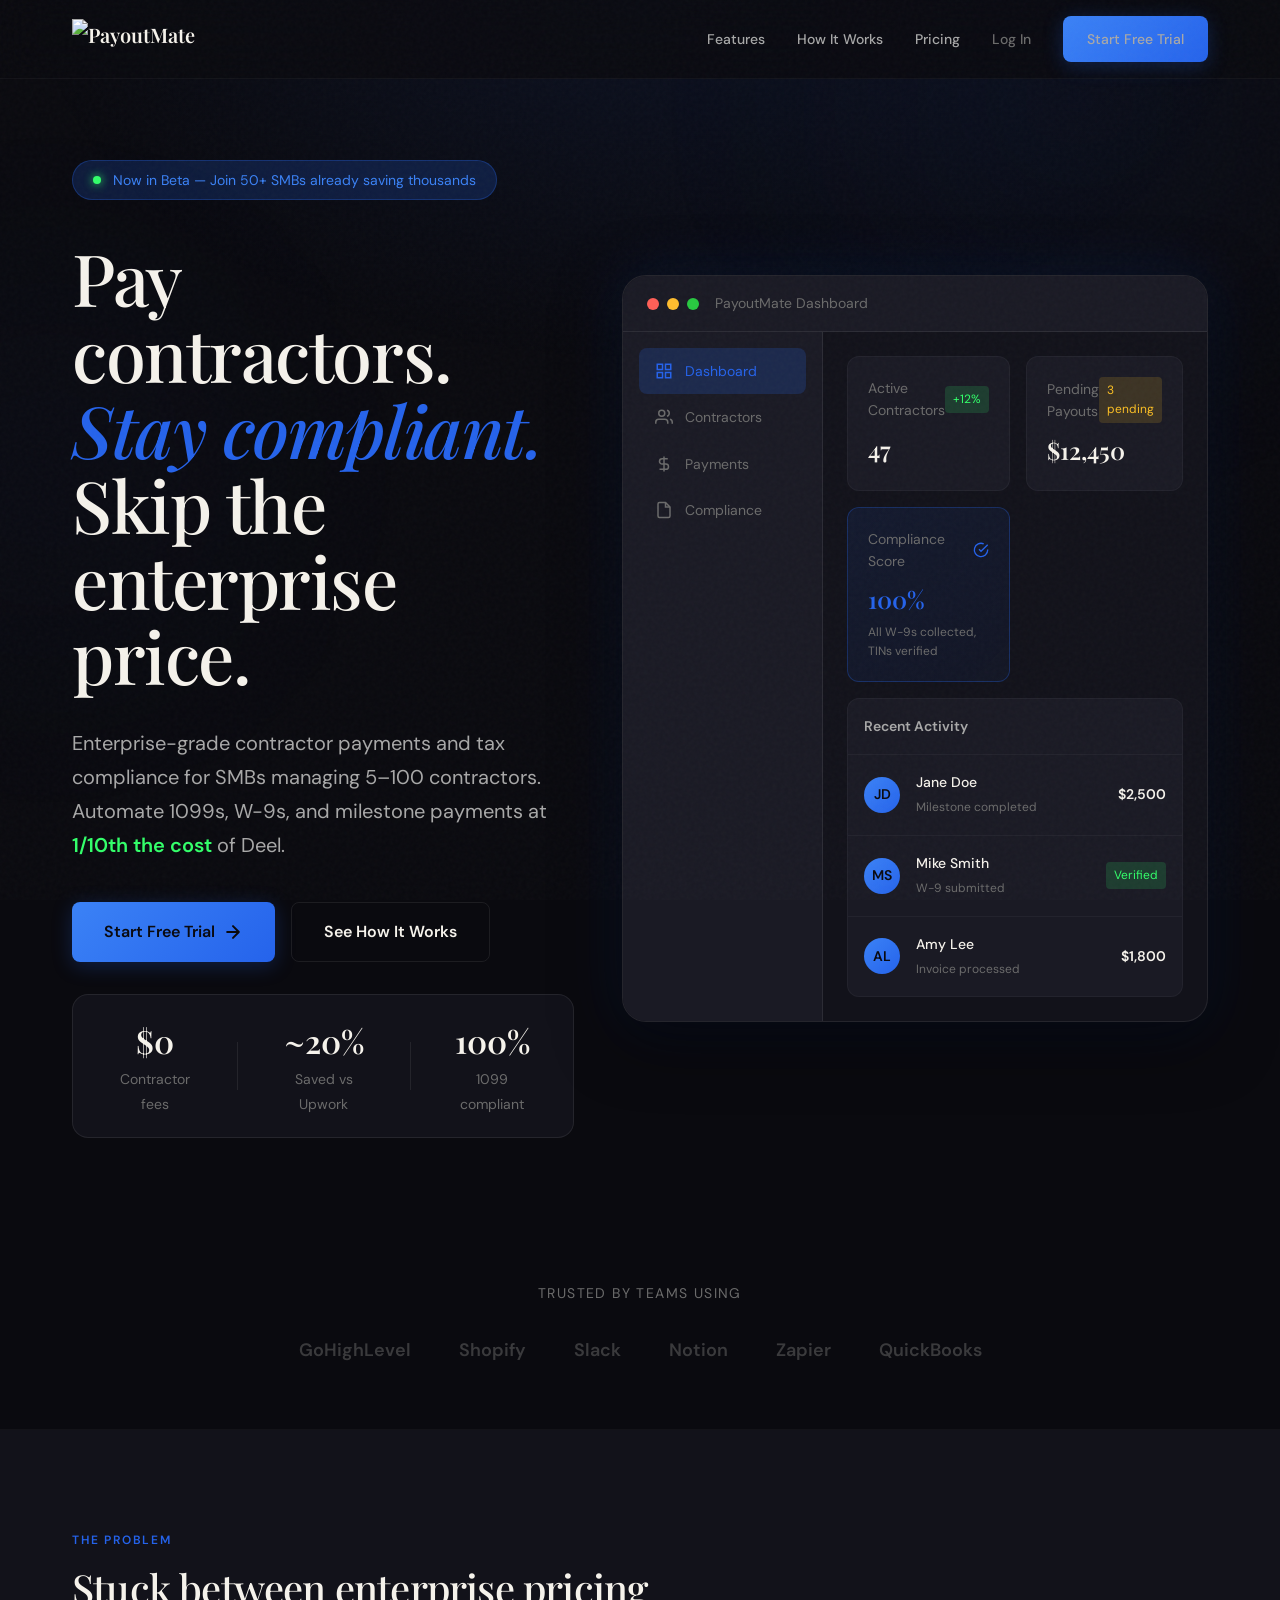
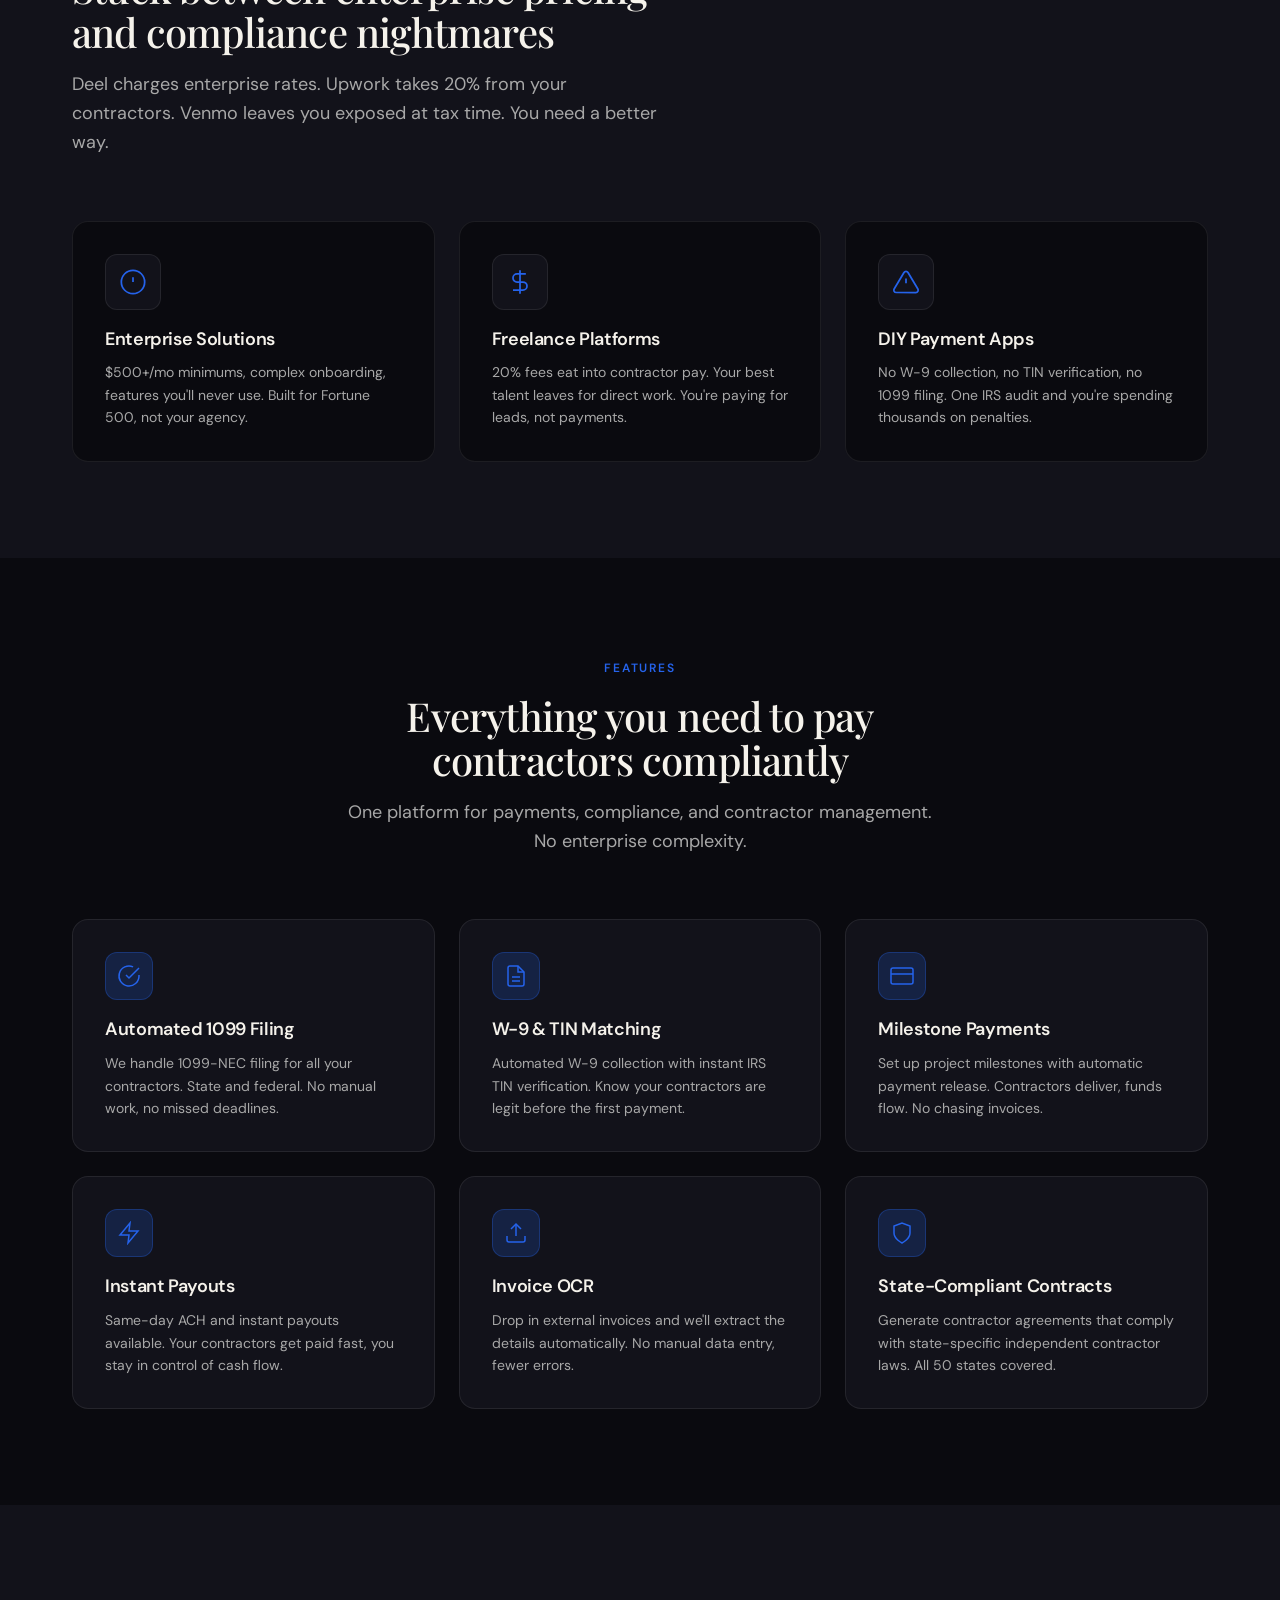
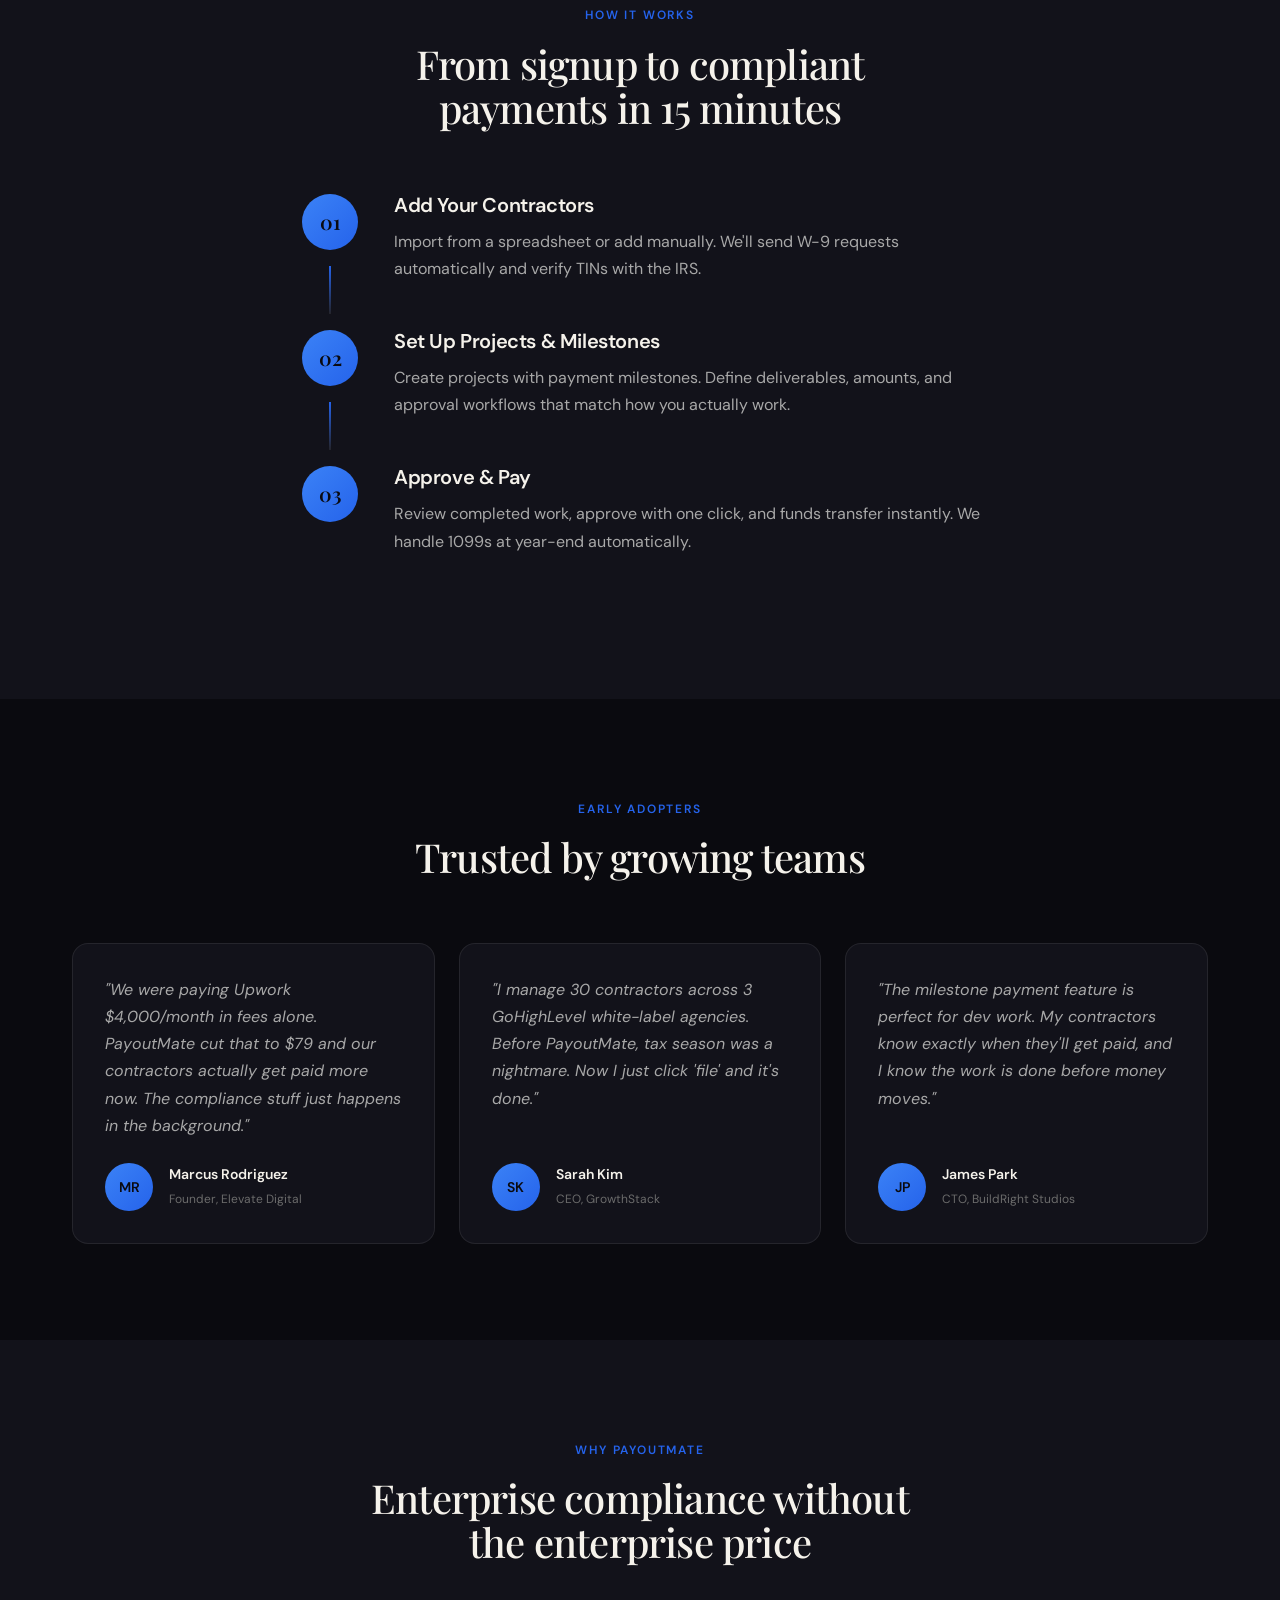
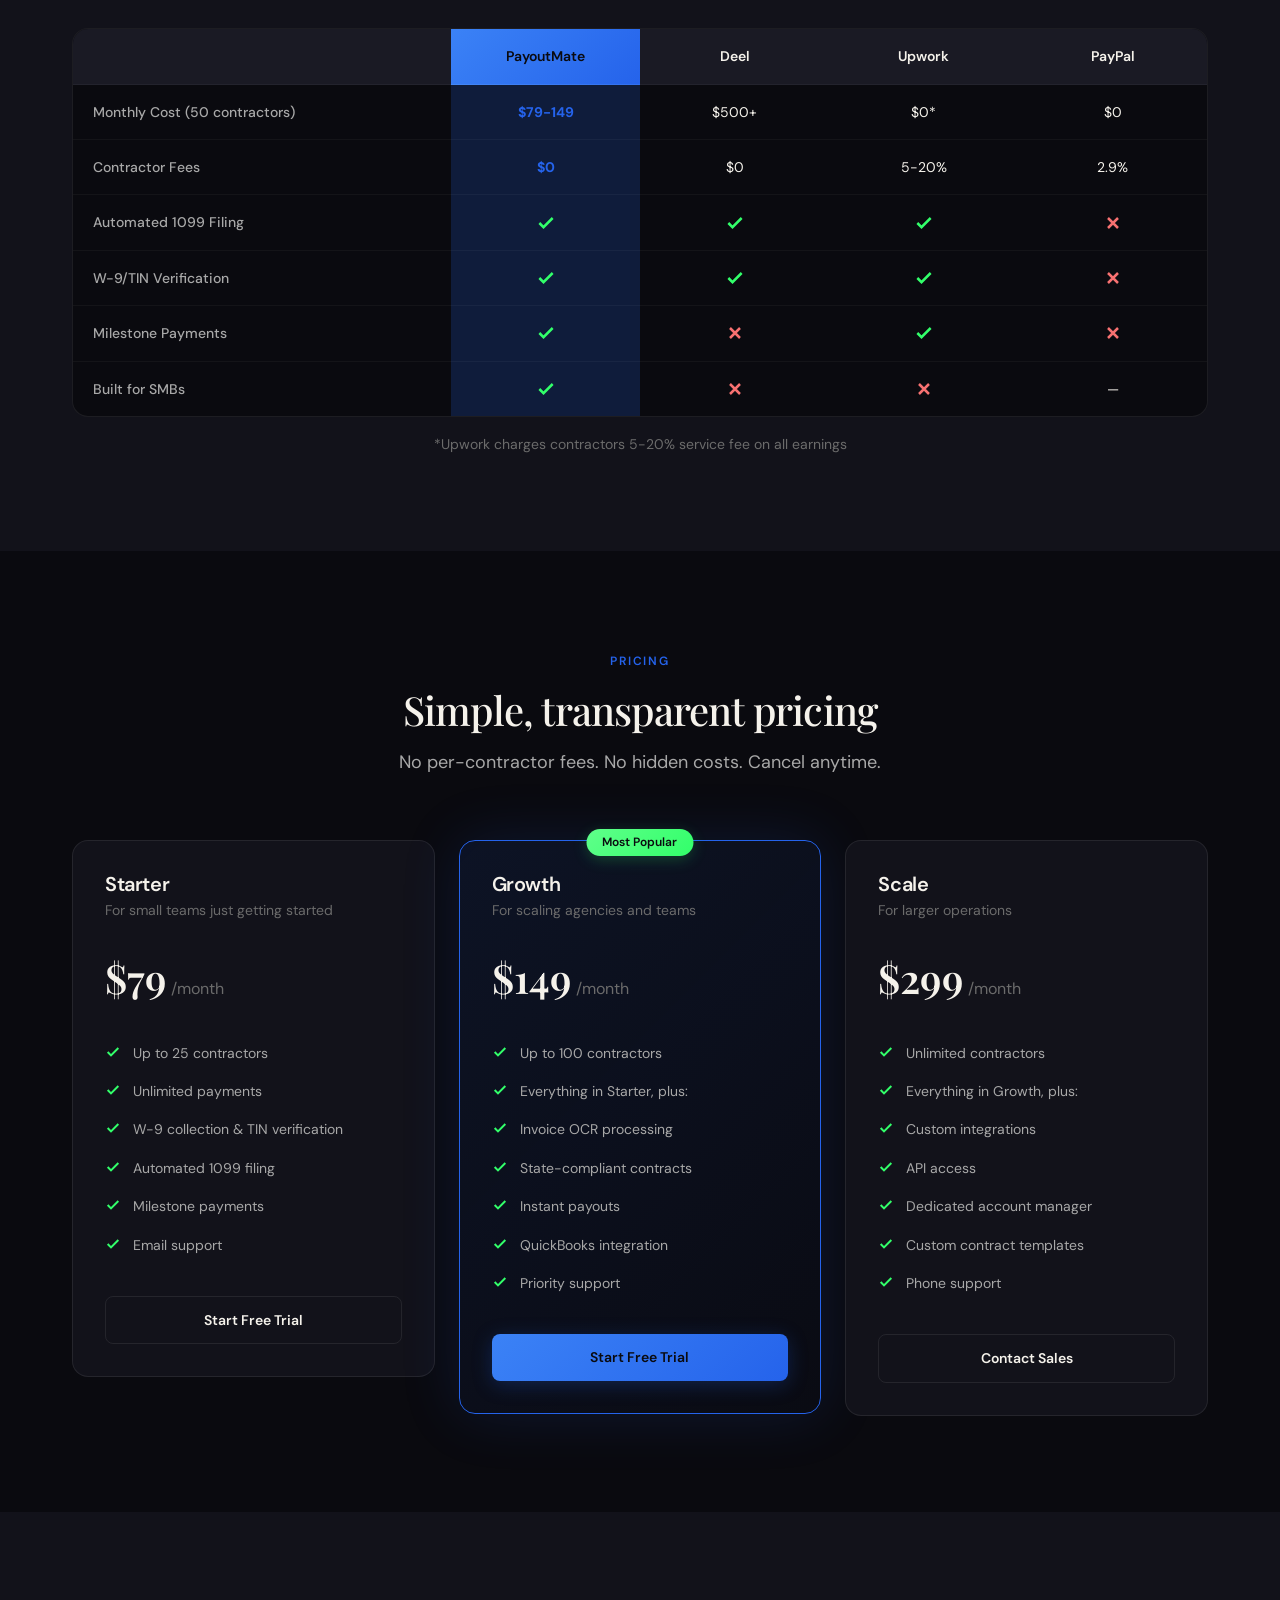
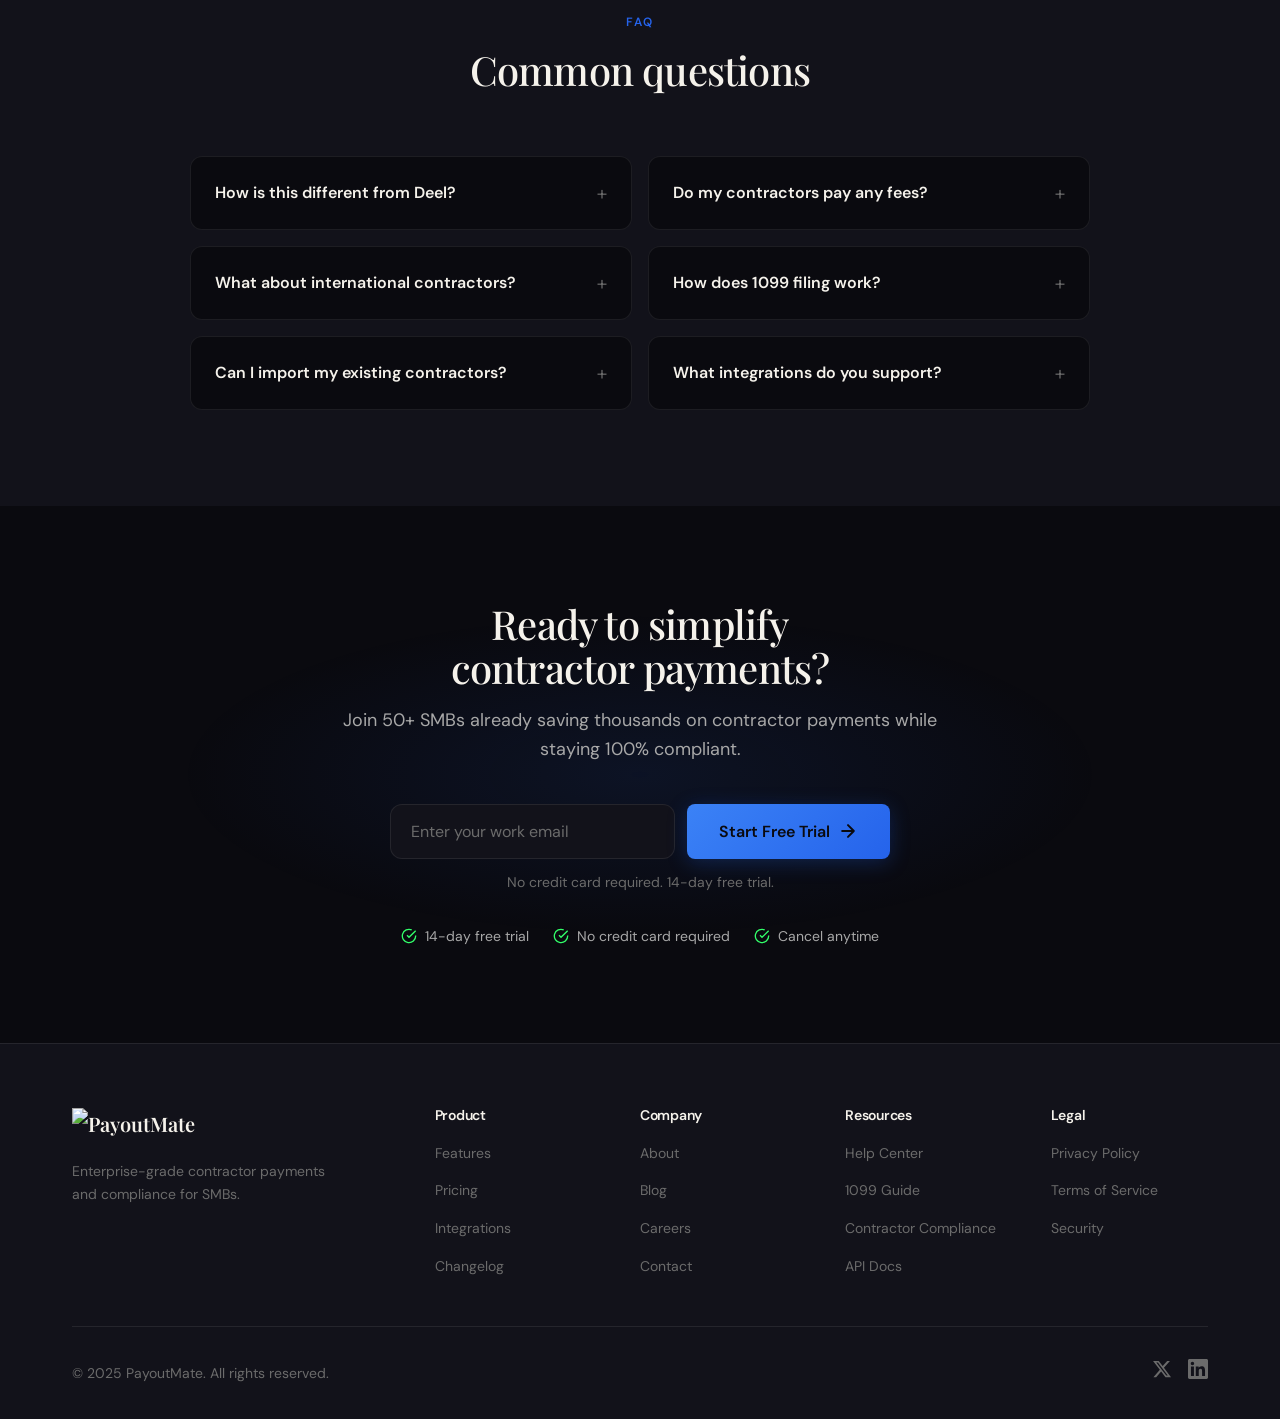
==== commit a91a469b: "Update hero layout with side-by-side dashboard and lime green accents - Replace logo with new Cloudi" ====
--- a/index.html
+++ b/index.html
@@ -22,17 +22,7 @@
     <nav class="navbar">
         <div class="nav-container">
             <a href="/" class="logo">
-                <div class="logo-mark">
-                    <svg width="40" height="40" viewBox="0 0 100 100" fill="none" xmlns="http://www.w3.org/2000/svg">
-                        <!-- Blue circle -->
-                        <circle cx="50" cy="50" r="48" fill="#2563EB"/>
-                        <!-- White sigma/E shape - top bar, zigzag down, bottom bar -->
-                        <polygon points="26,24 74,24 74,33 48,33 62,50 48,67 74,67 74,76 26,76 26,67 44,67 30,50 44,33 26,33" fill="white"/>
-                        <!-- Green corner triangle -->
-                        <polygon points="70,12 88,12 88,30" fill="#22C55E"/>
-                    </svg>
-                </div>
-                <span>PayoutMate</span>
+                <img src="https://res.cloudinary.com/dmgkjnefr/image/upload/v1764348601/ChatGPT_Image_Nov_28_2025_11_48_43_AM_kyjj3o.png" alt="PayoutMate" class="logo-img">
             </a>
             <div class="nav-links">
                 <a href="#features">Features</a>
@@ -51,7 +41,7 @@
 
     <!-- Hero Section -->
     <header class="hero">
-        <div class="hero-container">
+        <div class="hero-container hero-split">
             <div class="hero-content">
                 <div class="hero-badge animate-item">
                     <span class="badge-pulse"></span>
@@ -77,28 +67,26 @@
                         See How It Works
                     </a>
                 </div>
-            </div>
-
-            <div class="hero-metrics animate-item">
-                <div class="metric">
-                    <span class="metric-value">$0</span>
-                    <span class="metric-label">Contractor fees</span>
-                </div>
-                <div class="metric-divider"></div>
-                <div class="metric">
-                    <span class="metric-value">~20%</span>
-                    <span class="metric-label">Saved vs Upwork</span>
-                </div>
-                <div class="metric-divider"></div>
-                <div class="metric">
-                    <span class="metric-value">100%</span>
-                    <span class="metric-label">1099 compliant</span>
-                </div>
-            </div>
-        </div>
-
-        <!-- Dashboard Preview -->
-        <div class="hero-visual animate-item">
+                <div class="hero-metrics animate-item">
+                    <div class="metric">
+                        <span class="metric-value">$0</span>
+                        <span class="metric-label">Contractor fees</span>
+                    </div>
+                    <div class="metric-divider"></div>
+                    <div class="metric">
+                        <span class="metric-value">~20%</span>
+                        <span class="metric-label">Saved vs Upwork</span>
+                    </div>
+                    <div class="metric-divider"></div>
+                    <div class="metric">
+                        <span class="metric-value">100%</span>
+                        <span class="metric-label">1099 compliant</span>
+                    </div>
+                </div>
+            </div>
+
+            <!-- Dashboard Preview -->
+            <div class="hero-visual animate-item">
             <div class="dashboard-preview">
                 <div class="dashboard-chrome">
                     <div class="chrome-dots">
@@ -583,17 +571,7 @@
             <div class="footer-grid">
                 <div class="footer-brand">
                     <a href="/" class="logo">
-                        <div class="logo-mark">
-                            <svg width="36" height="36" viewBox="0 0 100 100" fill="none" xmlns="http://www.w3.org/2000/svg">
-                                <!-- Blue circle -->
-                                <circle cx="50" cy="50" r="48" fill="#2563EB"/>
-                                <!-- White sigma/E shape - top bar, zigzag down, bottom bar -->
-                                <polygon points="26,24 74,24 74,33 48,33 62,50 48,67 74,67 74,76 26,76 26,67 44,67 30,50 44,33 26,33" fill="white"/>
-                                <!-- Green corner triangle -->
-                                <polygon points="70,12 88,12 88,30" fill="#22C55E"/>
-                            </svg>
-                        </div>
-                        <span>PayoutMate</span>
+                        <img src="https://res.cloudinary.com/dmgkjnefr/image/upload/v1764348601/ChatGPT_Image_Nov_28_2025_11_48_43_AM_kyjj3o.png" alt="PayoutMate" class="logo-img">
                     </a>
                     <p>Enterprise-grade contractor payments and compliance for SMBs.</p>
                 </div>
--- a/styles.css
+++ b/styles.css
@@ -17,11 +17,11 @@
     --color-accent-dark: #1D4ED8;
     --color-accent-glow: rgba(37, 99, 235, 0.2);
 
-    /* Secondary Accent - Neon Green */
-    --color-secondary: #22C55E;
-    --color-secondary-light: #4ADE80;
-    --color-secondary-dark: #16A34A;
-    --color-secondary-glow: rgba(34, 197, 94, 0.2);
+    /* Secondary Accent - Lime Green */
+    --color-secondary: #32FF6A;
+    --color-secondary-light: #5FFF8A;
+    --color-secondary-dark: #22DD55;
+    --color-secondary-glow: rgba(50, 255, 106, 0.2);
 
     /* Text Colors */
     --color-text: #F5F2EB;
@@ -29,8 +29,8 @@
     --color-text-muted: #6B6B6B;
 
     /* Semantic Colors */
-    --color-success: #22C55E;
-    --color-success-muted: rgba(34, 197, 94, 0.15);
+    --color-success: #32FF6A;
+    --color-success-muted: rgba(50, 255, 106, 0.15);
     --color-warning: #FBBF24;
     --color-warning-muted: rgba(251, 191, 36, 0.15);
     --color-error: #F87171;
@@ -319,9 +319,13 @@
     color: var(--color-text);
 }
 
-.logo-mark {
-    display: flex;
-    align-items: center;
+.logo-img {
+    height: 40px;
+    width: auto;
+}
+
+.footer .logo-img {
+    height: 36px;
 }
 
 .nav-links {
@@ -391,9 +395,20 @@
     position: relative;
 }
 
+.hero-container.hero-split {
+    display: grid;
+    grid-template-columns: 1fr 1fr;
+    gap: var(--space-12);
+    align-items: center;
+    text-align: left;
+}
+
 .hero-content {
     max-width: 900px;
-    margin: 0 auto;
+}
+
+.hero-split .hero-content {
+    max-width: 100%;
 }
 
 .hero-badge {
@@ -412,9 +427,10 @@
 .badge-pulse {
     width: 8px;
     height: 8px;
-    background: var(--color-accent);
+    background: var(--color-secondary);
     border-radius: 50%;
     animation: pulse 2s ease-in-out infinite;
+    box-shadow: 0 0 10px var(--color-secondary);
 }
 
 @keyframes pulse {
@@ -447,7 +463,7 @@
 }
 
 .hero-subtitle strong {
-    color: var(--color-accent);
+    color: var(--color-secondary);
     font-weight: 600;
 }
 
@@ -458,16 +474,25 @@
     margin-bottom: var(--space-16);
 }
 
+.hero-split .hero-cta {
+    justify-content: flex-start;
+    margin-bottom: 0;
+}
+
 /* Hero Metrics */
 .hero-metrics {
     display: inline-flex;
     align-items: center;
-    gap: var(--space-10);
-    padding: var(--space-6) var(--space-10);
+    gap: var(--space-8);
+    padding: var(--space-5) var(--space-8);
     background: var(--color-surface);
     border: 1px solid var(--color-border);
     border-radius: var(--radius-xl);
-    margin-bottom: var(--space-16);
+    margin-top: var(--space-8);
+}
+
+.hero-split .hero-metrics {
+    margin-bottom: 0;
 }
 
 .metric {
@@ -498,6 +523,12 @@
     max-width: 1000px;
     margin: 0 auto;
     padding: 0 var(--space-4);
+}
+
+.hero-split .hero-visual {
+    max-width: 100%;
+    padding: 0;
+    margin: 0;
 }
 
 .dashboard-preview {
@@ -1124,12 +1155,13 @@
     top: -12px;
     left: 50%;
     transform: translateX(-50%);
-    background: linear-gradient(135deg, var(--color-accent-light) 0%, var(--color-accent) 100%);
+    background: linear-gradient(135deg, var(--color-secondary-light) 0%, var(--color-secondary) 100%);
     color: var(--color-background);
     padding: var(--space-1) var(--space-4);
     border-radius: var(--radius-full);
     font-size: var(--text-xs);
     font-weight: 600;
+    box-shadow: 0 4px 15px var(--color-secondary-glow);
 }
 
 .pricing-header {
@@ -1182,7 +1214,7 @@
     display: block;
     width: 16px;
     height: 16px;
-    background: var(--color-accent);
+    background: var(--color-secondary);
     mask: url("data:image/svg+xml,%3Csvg xmlns='http://www.w3.org/2000/svg' viewBox='0 0 24 24' fill='none' stroke='currentColor' stroke-width='3'%3E%3Cpath d='M20 6L9 17l-5-5'/%3E%3C/svg%3E") center/contain no-repeat;
     flex-shrink: 0;
     margin-top: 2px;
@@ -1342,7 +1374,7 @@
 }
 
 .benefit svg {
-    color: var(--color-accent);
+    color: var(--color-secondary);
 }
 
 /* ============================================
@@ -1501,6 +1533,20 @@
         display: flex;
     }
 
+    .hero-container.hero-split {
+        grid-template-columns: 1fr;
+        text-align: center;
+    }
+
+    .hero-split .hero-cta {
+        justify-content: center;
+    }
+
+    .hero-split .hero-visual {
+        order: 2;
+        margin-top: var(--space-10);
+    }
+
     .hero-title {
         font-size: var(--text-4xl);
     }
@@ -1514,6 +1560,8 @@
         flex-direction: column;
         gap: var(--space-6);
         padding: var(--space-6);
+        width: 100%;
+        justify-content: center;
     }
 
     .metric-divider {
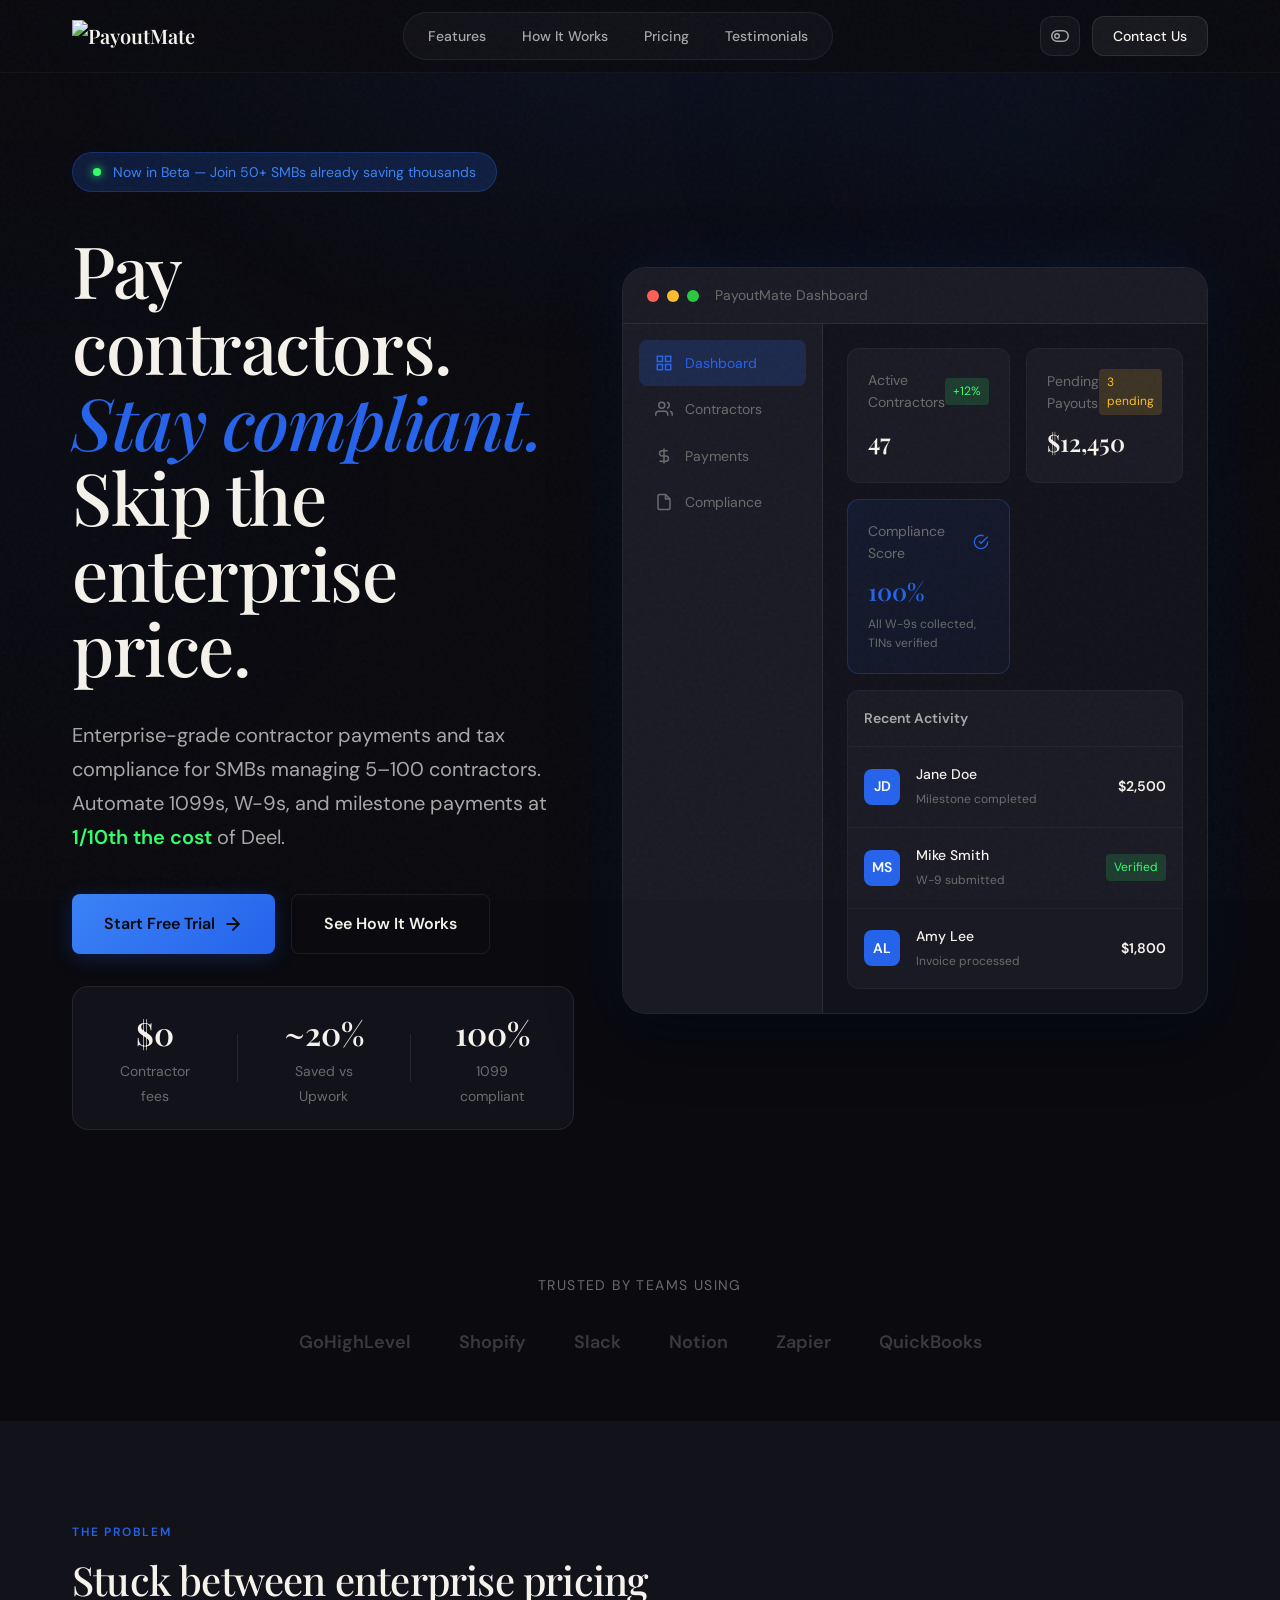
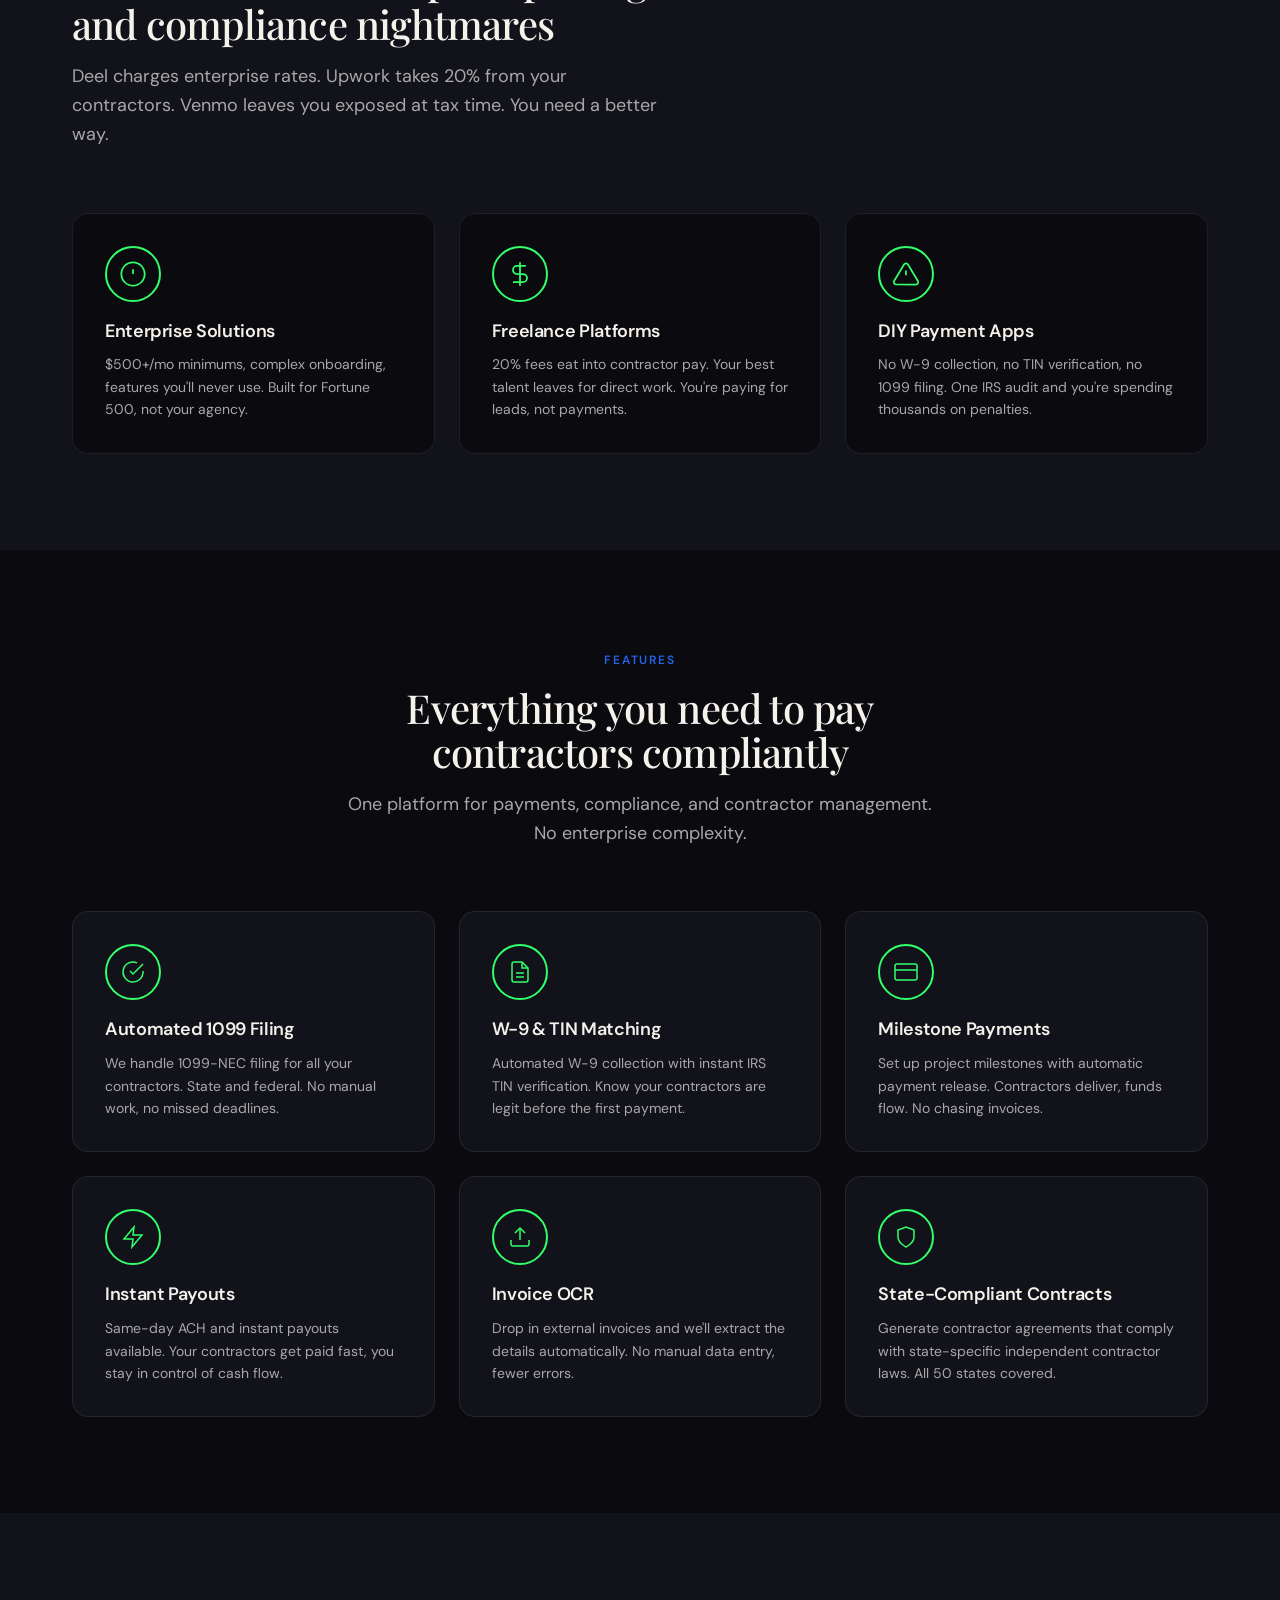
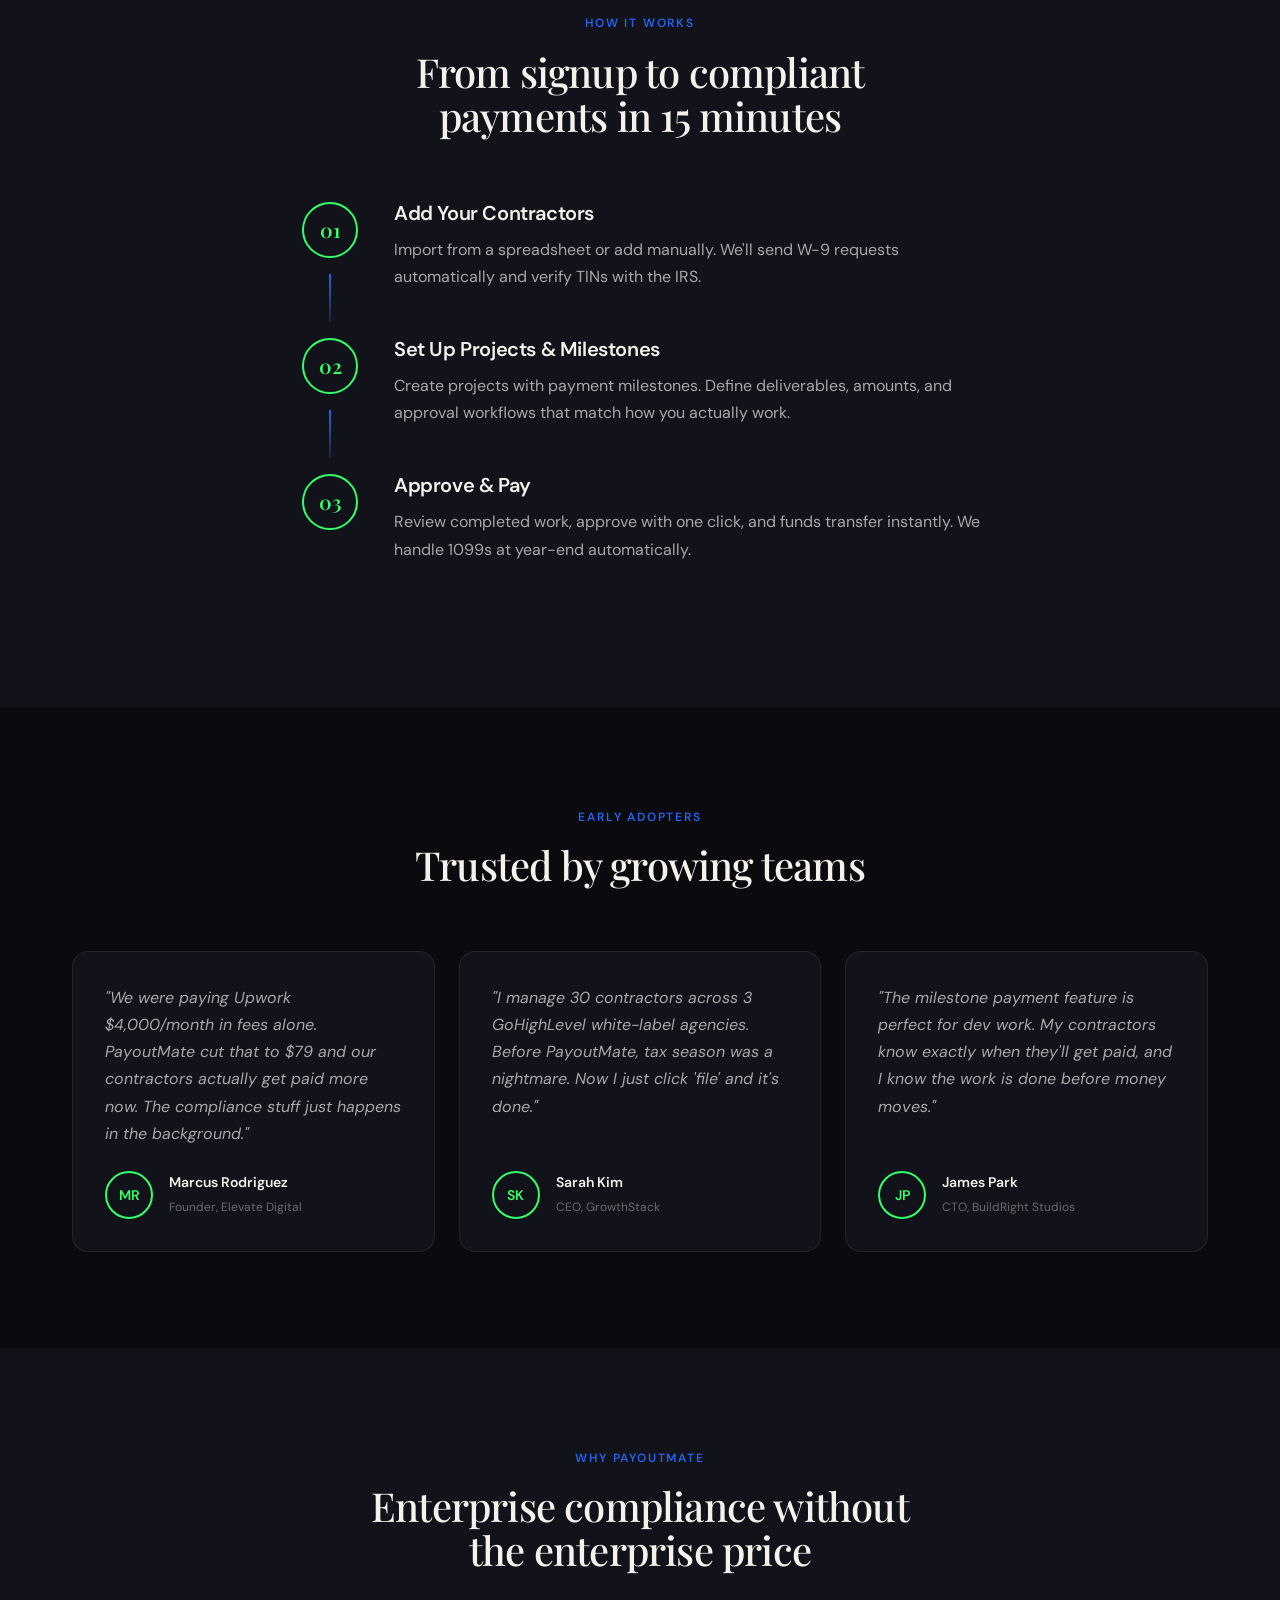
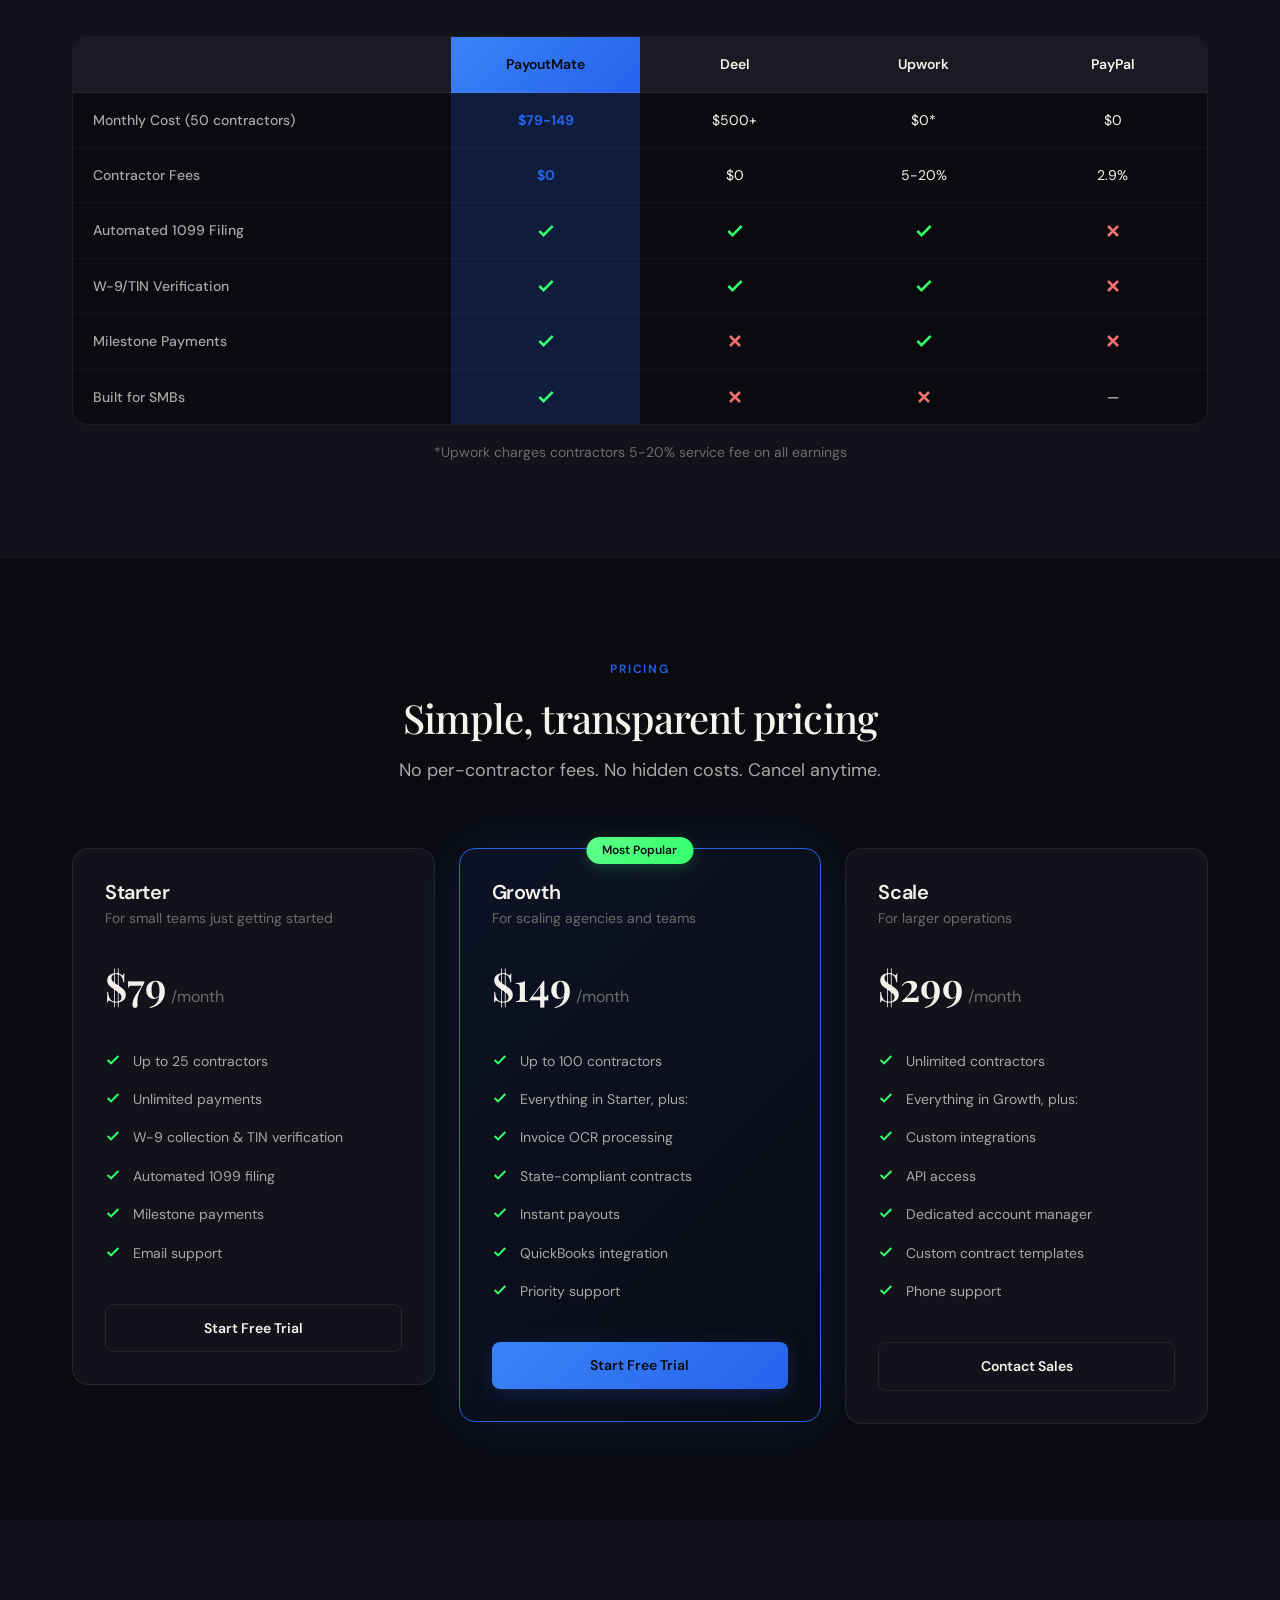
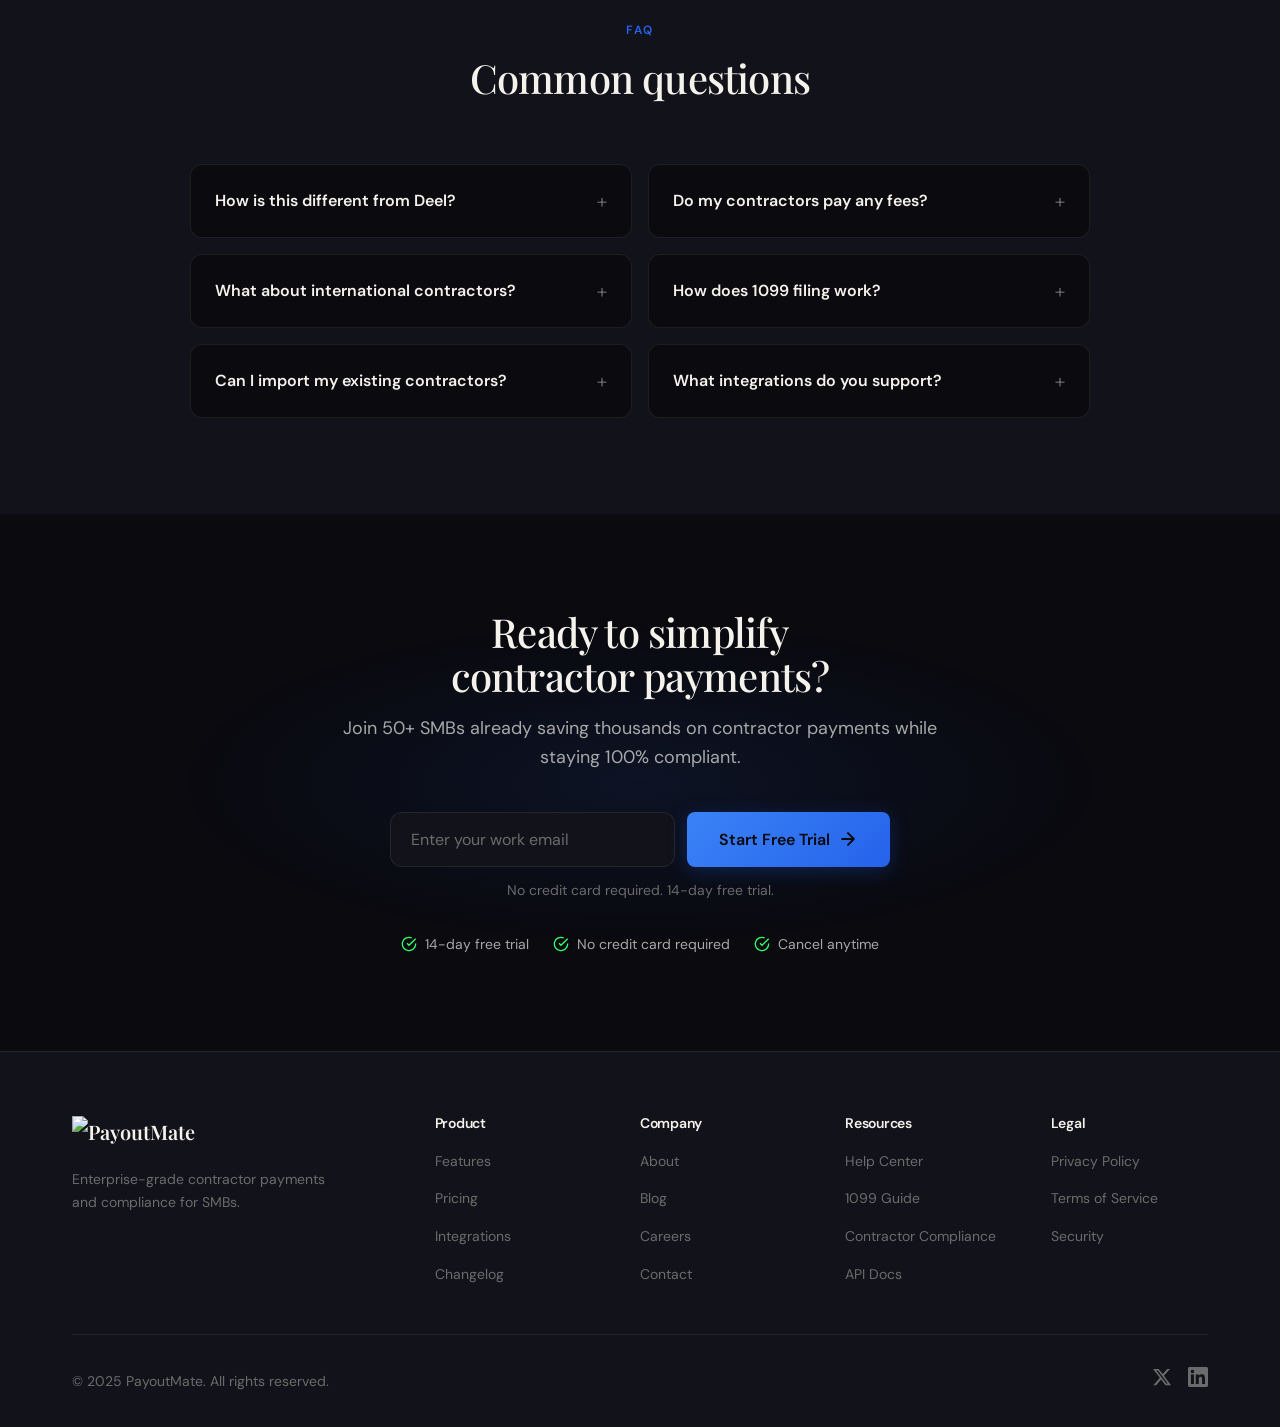
==== commit e93b9193: "Add neo-minimal glass navigation bar with refined animations - Redesigned navbar with sleek glass ae" ====
--- a/index.html
+++ b/index.html
@@ -22,14 +22,24 @@
     <nav class="navbar">
         <div class="nav-container">
             <a href="/" class="logo">
-                <img src="https://res.cloudinary.com/dmgkjnefr/image/upload/v1764348601/ChatGPT_Image_Nov_28_2025_11_48_43_AM_kyjj3o.png" alt="PayoutMate" class="logo-img">
+                <img src="https://res.cloudinary.com/dmgkjnefr/image/upload/v1764350991/payoutmate_banner_logo_dark_mode_r9jefz.png" alt="PayoutMate" class="logo-img">
             </a>
-            <div class="nav-links">
-                <a href="#features">Features</a>
-                <a href="#how-it-works">How It Works</a>
-                <a href="#pricing">Pricing</a>
-                <a href="#" class="nav-link-secondary">Log In</a>
-                <a href="#cta" class="btn btn-primary">Start Free Trial</a>
+            <div class="nav-links-wrapper">
+                <div class="nav-links-pill">
+                    <a href="#features">Features</a>
+                    <a href="#how-it-works">How It Works</a>
+                    <a href="#pricing">Pricing</a>
+                    <a href="#testimonials">Testimonials</a>
+                </div>
+            </div>
+            <div class="nav-actions">
+                <button class="nav-toggle-btn" aria-label="Toggle theme">
+                    <svg width="18" height="18" viewBox="0 0 24 24" fill="none" stroke="currentColor" stroke-width="2" stroke-linecap="round" stroke-linejoin="round">
+                        <rect x="1" y="5" width="22" height="14" rx="7" ry="7"></rect>
+                        <circle cx="8" cy="12" r="3"></circle>
+                    </svg>
+                </button>
+                <a href="#cta" class="btn btn-nav-primary">Contact Us</a>
             </div>
             <button class="mobile-menu-btn" aria-label="Toggle menu">
                 <span></span>
@@ -571,7 +581,7 @@
             <div class="footer-grid">
                 <div class="footer-brand">
                     <a href="/" class="logo">
-                        <img src="https://res.cloudinary.com/dmgkjnefr/image/upload/v1764348601/ChatGPT_Image_Nov_28_2025_11_48_43_AM_kyjj3o.png" alt="PayoutMate" class="logo-img">
+                        <img src="https://res.cloudinary.com/dmgkjnefr/image/upload/v1764350991/payoutmate_banner_logo_dark_mode_r9jefz.png" alt="PayoutMate" class="logo-img">
                     </a>
                     <p>Enterprise-grade contractor payments and compliance for SMBs.</p>
                 </div>
--- a/styles.css
+++ b/styles.css
@@ -86,11 +86,12 @@
     --shadow-xl: 0 16px 64px rgba(0, 0, 0, 0.6);
     --shadow-glow: 0 0 60px rgba(37, 99, 235, 0.15);
 
-    /* Transitions */
-    --transition-fast: 150ms cubic-bezier(0.4, 0, 0.2, 1);
-    --transition-base: 250ms cubic-bezier(0.4, 0, 0.2, 1);
-    --transition-slow: 400ms cubic-bezier(0.4, 0, 0.2, 1);
+    /* Transitions - Refined for neo-minimal feel */
+    --transition-fast: 180ms cubic-bezier(0.25, 0.1, 0.25, 1);
+    --transition-base: 280ms cubic-bezier(0.25, 0.1, 0.25, 1);
+    --transition-slow: 450ms cubic-bezier(0.25, 0.1, 0.25, 1);
     --transition-bounce: 500ms cubic-bezier(0.34, 1.56, 0.64, 1);
+    --transition-smooth: 350ms cubic-bezier(0.4, 0, 0, 1);
 
     /* Container */
     --container-max: 1200px;
@@ -287,7 +288,7 @@
 }
 
 /* ============================================
-   Navigation
+   Navigation - Neo-Minimal Glass Aesthetic
    ============================================ */
 .navbar {
     position: fixed;
@@ -295,18 +296,20 @@
     left: 0;
     right: 0;
     z-index: 1000;
-    background: rgba(10, 10, 15, 0.8);
-    backdrop-filter: blur(20px);
-    border-bottom: 1px solid var(--color-border-subtle);
+    background: rgba(12, 12, 16, 0.85);
+    backdrop-filter: blur(24px);
+    -webkit-backdrop-filter: blur(24px);
+    border-bottom: 1px solid rgba(255, 255, 255, 0.04);
 }
 
 .nav-container {
     max-width: var(--container-max);
     margin: 0 auto;
-    padding: var(--space-4) var(--container-padding);
+    padding: var(--space-3) var(--container-padding);
     display: flex;
     align-items: center;
     justify-content: space-between;
+    gap: var(--space-6);
 }
 
 .logo {
@@ -317,10 +320,15 @@
     font-size: var(--text-xl);
     font-weight: 600;
     color: var(--color-text);
+    transition: opacity var(--transition-fast);
+}
+
+.logo:hover {
+    opacity: 0.85;
 }
 
 .logo-img {
-    height: 40px;
+    height: 32px;
     width: auto;
 }
 
@@ -328,6 +336,96 @@
     height: 36px;
 }
 
+/* Nav Links Wrapper - Centered */
+.nav-links-wrapper {
+    flex: 1;
+    display: flex;
+    justify-content: center;
+}
+
+/* Nav Links Pill Container */
+.nav-links-pill {
+    display: flex;
+    align-items: center;
+    gap: var(--space-1);
+    padding: var(--space-1) var(--space-2);
+    background: rgba(255, 255, 255, 0.03);
+    border: 1px solid rgba(255, 255, 255, 0.06);
+    border-radius: var(--radius-full);
+    transition: all var(--transition-base);
+}
+
+.nav-links-pill:hover {
+    background: rgba(255, 255, 255, 0.05);
+    border-color: rgba(255, 255, 255, 0.08);
+}
+
+.nav-links-pill a {
+    font-size: var(--text-sm);
+    font-weight: 500;
+    color: var(--color-text-secondary);
+    padding: var(--space-2) var(--space-4);
+    border-radius: var(--radius-full);
+    transition: all var(--transition-fast);
+    white-space: nowrap;
+}
+
+.nav-links-pill a:hover {
+    color: var(--color-text);
+    background: rgba(255, 255, 255, 0.06);
+}
+
+/* Nav Actions - Right Side */
+.nav-actions {
+    display: flex;
+    align-items: center;
+    gap: var(--space-3);
+}
+
+.nav-toggle-btn {
+    display: flex;
+    align-items: center;
+    justify-content: center;
+    width: 40px;
+    height: 40px;
+    background: rgba(255, 255, 255, 0.04);
+    border: 1px solid rgba(255, 255, 255, 0.08);
+    border-radius: var(--radius-lg);
+    color: var(--color-text-secondary);
+    cursor: pointer;
+    transition: all var(--transition-fast);
+}
+
+.nav-toggle-btn:hover {
+    background: rgba(255, 255, 255, 0.08);
+    border-color: rgba(255, 255, 255, 0.12);
+    color: var(--color-text);
+}
+
+.btn-nav-primary {
+    display: inline-flex;
+    align-items: center;
+    justify-content: center;
+    padding: var(--space-2) var(--space-5);
+    font-family: var(--font-body);
+    font-size: var(--text-sm);
+    font-weight: 500;
+    color: var(--color-text);
+    background: rgba(255, 255, 255, 0.06);
+    border: 1px solid rgba(255, 255, 255, 0.1);
+    border-radius: var(--radius-lg);
+    cursor: pointer;
+    transition: all var(--transition-fast);
+    white-space: nowrap;
+}
+
+.btn-nav-primary:hover {
+    background: rgba(255, 255, 255, 0.1);
+    border-color: rgba(255, 255, 255, 0.15);
+    transform: translateY(-1px);
+}
+
+/* Legacy nav-links support */
 .nav-links {
     display: flex;
     align-items: center;
@@ -364,6 +462,7 @@
     width: 24px;
     height: 2px;
     background: var(--color-text);
+    border-radius: 2px;
     transition: all var(--transition-fast);
 }
 
@@ -371,7 +470,7 @@
    Hero Section
    ============================================ */
 .hero {
-    padding-top: calc(80px + var(--space-20));
+    padding-top: calc(72px + var(--space-20));
     padding-bottom: var(--space-20);
     position: relative;
 }
@@ -701,9 +800,9 @@
 .feed-avatar {
     width: 36px;
     height: 36px;
-    background: linear-gradient(135deg, var(--color-accent-light) 0%, var(--color-accent) 100%);
-    color: var(--color-background);
-    border-radius: var(--radius-full);
+    background: var(--color-accent);
+    color: #FFFFFF;
+    border-radius: var(--radius-md);
     display: flex;
     align-items: center;
     justify-content: center;
@@ -818,14 +917,15 @@
 .problem-icon {
     width: 56px;
     height: 56px;
-    background: var(--color-surface);
-    border: 1px solid var(--color-border);
-    border-radius: var(--radius-lg);
+    background: transparent;
+    border: 2px solid var(--color-secondary);
+    border-radius: 50%;
     display: flex;
     align-items: center;
     justify-content: center;
     margin-bottom: var(--space-5);
-    color: var(--color-accent);
+    color: var(--color-secondary);
+    box-shadow: none;
 }
 
 .problem-card h3 {
@@ -869,16 +969,17 @@
 }
 
 .feature-icon {
-    width: 48px;
-    height: 48px;
-    background: var(--color-accent-glow);
-    border: 1px solid var(--color-border-accent);
-    color: var(--color-accent);
-    border-radius: var(--radius-lg);
+    width: 56px;
+    height: 56px;
+    background: transparent;
+    border: 2px solid var(--color-secondary);
+    color: var(--color-secondary);
+    border-radius: 50%;
     display: flex;
     align-items: center;
     justify-content: center;
     margin-bottom: var(--space-5);
+    box-shadow: none;
 }
 
 .feature-card h3 {
@@ -923,9 +1024,10 @@
 .step-number {
     width: 56px;
     height: 56px;
-    background: linear-gradient(135deg, var(--color-accent-light) 0%, var(--color-accent) 100%);
-    color: var(--color-background);
-    border-radius: var(--radius-full);
+    background: transparent;
+    color: var(--color-secondary);
+    border: 2px solid var(--color-secondary);
+    border-radius: 50%;
     display: flex;
     align-items: center;
     justify-content: center;
@@ -933,6 +1035,7 @@
     font-size: var(--text-xl);
     font-weight: 600;
     flex-shrink: 0;
+    box-shadow: none;
 }
 
 .step-line {
@@ -1005,14 +1108,16 @@
 .author-avatar {
     width: 48px;
     height: 48px;
-    background: linear-gradient(135deg, var(--color-accent-light) 0%, var(--color-accent) 100%);
-    color: var(--color-background);
-    border-radius: var(--radius-full);
+    background: transparent;
+    color: var(--color-secondary);
+    border: 2px solid var(--color-secondary);
+    border-radius: 50%;
     display: flex;
     align-items: center;
     justify-content: center;
     font-weight: 600;
     font-size: var(--text-sm);
+    box-shadow: none;
 }
 
 .author-name {
@@ -1454,19 +1559,19 @@
 }
 
 /* ============================================
-   Animations
+   Animations - Refined Neo-Minimal Transitions
    ============================================ */
 .animate-item {
     opacity: 0;
-    transform: translateY(30px);
-    animation: fadeInUp 0.8s ease-out forwards;
-}
-
-.animate-item:nth-child(1) { animation-delay: 0.1s; }
-.animate-item:nth-child(2) { animation-delay: 0.2s; }
-.animate-item:nth-child(3) { animation-delay: 0.3s; }
-.animate-item:nth-child(4) { animation-delay: 0.4s; }
-.animate-item:nth-child(5) { animation-delay: 0.5s; }
+    transform: translateY(24px);
+    animation: fadeInUp 0.7s cubic-bezier(0.25, 0.1, 0.25, 1) forwards;
+}
+
+.animate-item:nth-child(1) { animation-delay: 0.05s; }
+.animate-item:nth-child(2) { animation-delay: 0.12s; }
+.animate-item:nth-child(3) { animation-delay: 0.19s; }
+.animate-item:nth-child(4) { animation-delay: 0.26s; }
+.animate-item:nth-child(5) { animation-delay: 0.33s; }
 
 @keyframes fadeInUp {
     to {
@@ -1478,13 +1583,24 @@
 /* Scroll-triggered animations */
 [data-animate] {
     opacity: 0;
-    transform: translateY(40px);
-    transition: opacity 0.6s ease-out, transform 0.6s ease-out;
+    transform: translateY(28px);
+    transition: opacity 0.55s cubic-bezier(0.25, 0.1, 0.25, 1),
+                transform 0.55s cubic-bezier(0.25, 0.1, 0.25, 1);
 }
 
 [data-animate].visible {
     opacity: 1;
     transform: translateY(0);
+}
+
+/* Smooth hover state transitions for cards */
+.feature-card,
+.problem-card,
+.testimonial-card,
+.pricing-card {
+    transition: transform 0.35s cubic-bezier(0.25, 0.1, 0.25, 1),
+                border-color 0.35s cubic-bezier(0.25, 0.1, 0.25, 1),
+                box-shadow 0.35s cubic-bezier(0.25, 0.1, 0.25, 1);
 }
 
 /* ============================================
@@ -1494,6 +1610,16 @@
     :root {
         --text-6xl: 3.5rem;
         --text-5xl: 2.75rem;
+    }
+
+    .nav-links-pill {
+        gap: 0;
+        padding: var(--space-1);
+    }
+
+    .nav-links-pill a {
+        padding: var(--space-2) var(--space-3);
+        font-size: var(--text-xs);
     }
 
     .features-grid,
@@ -1525,7 +1651,9 @@
         --container-padding: 1.5rem;
     }
 
-    .nav-links {
+    .nav-links,
+    .nav-links-wrapper,
+    .nav-actions {
         display: none;
     }
 
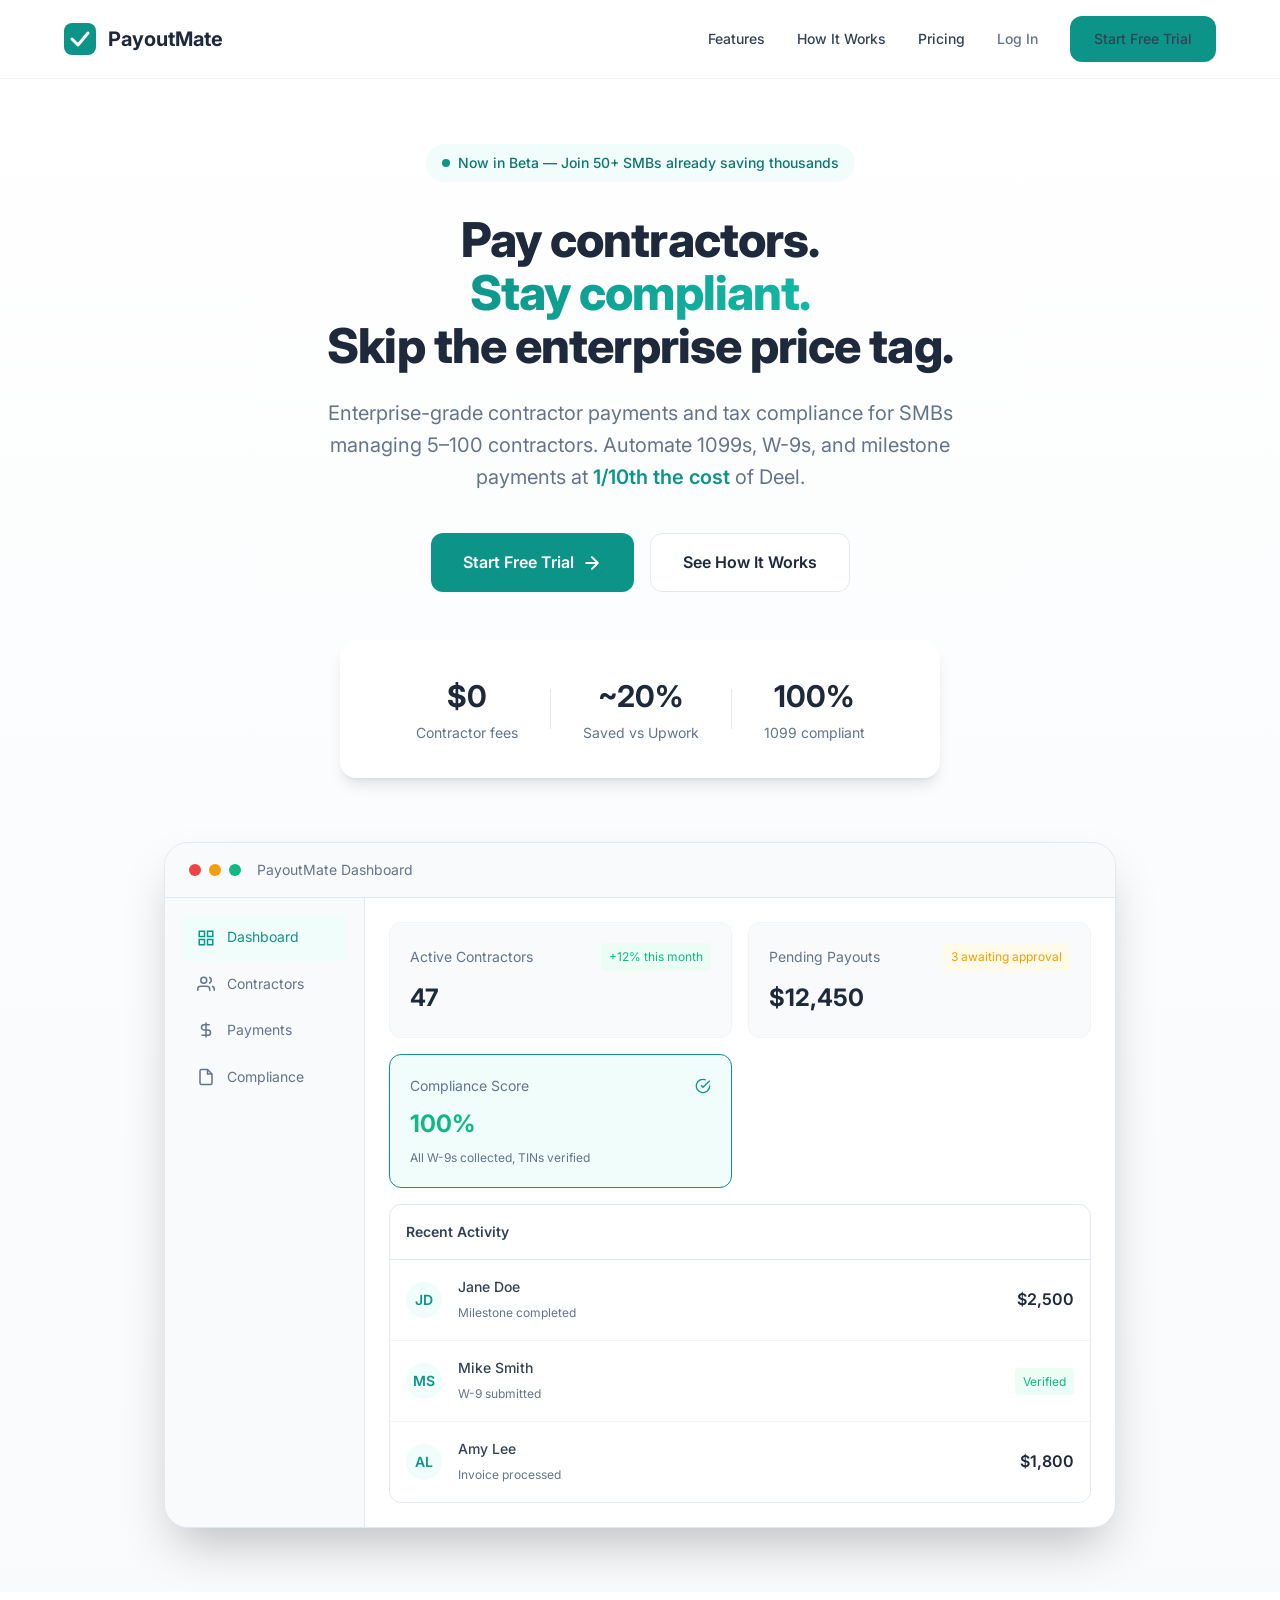
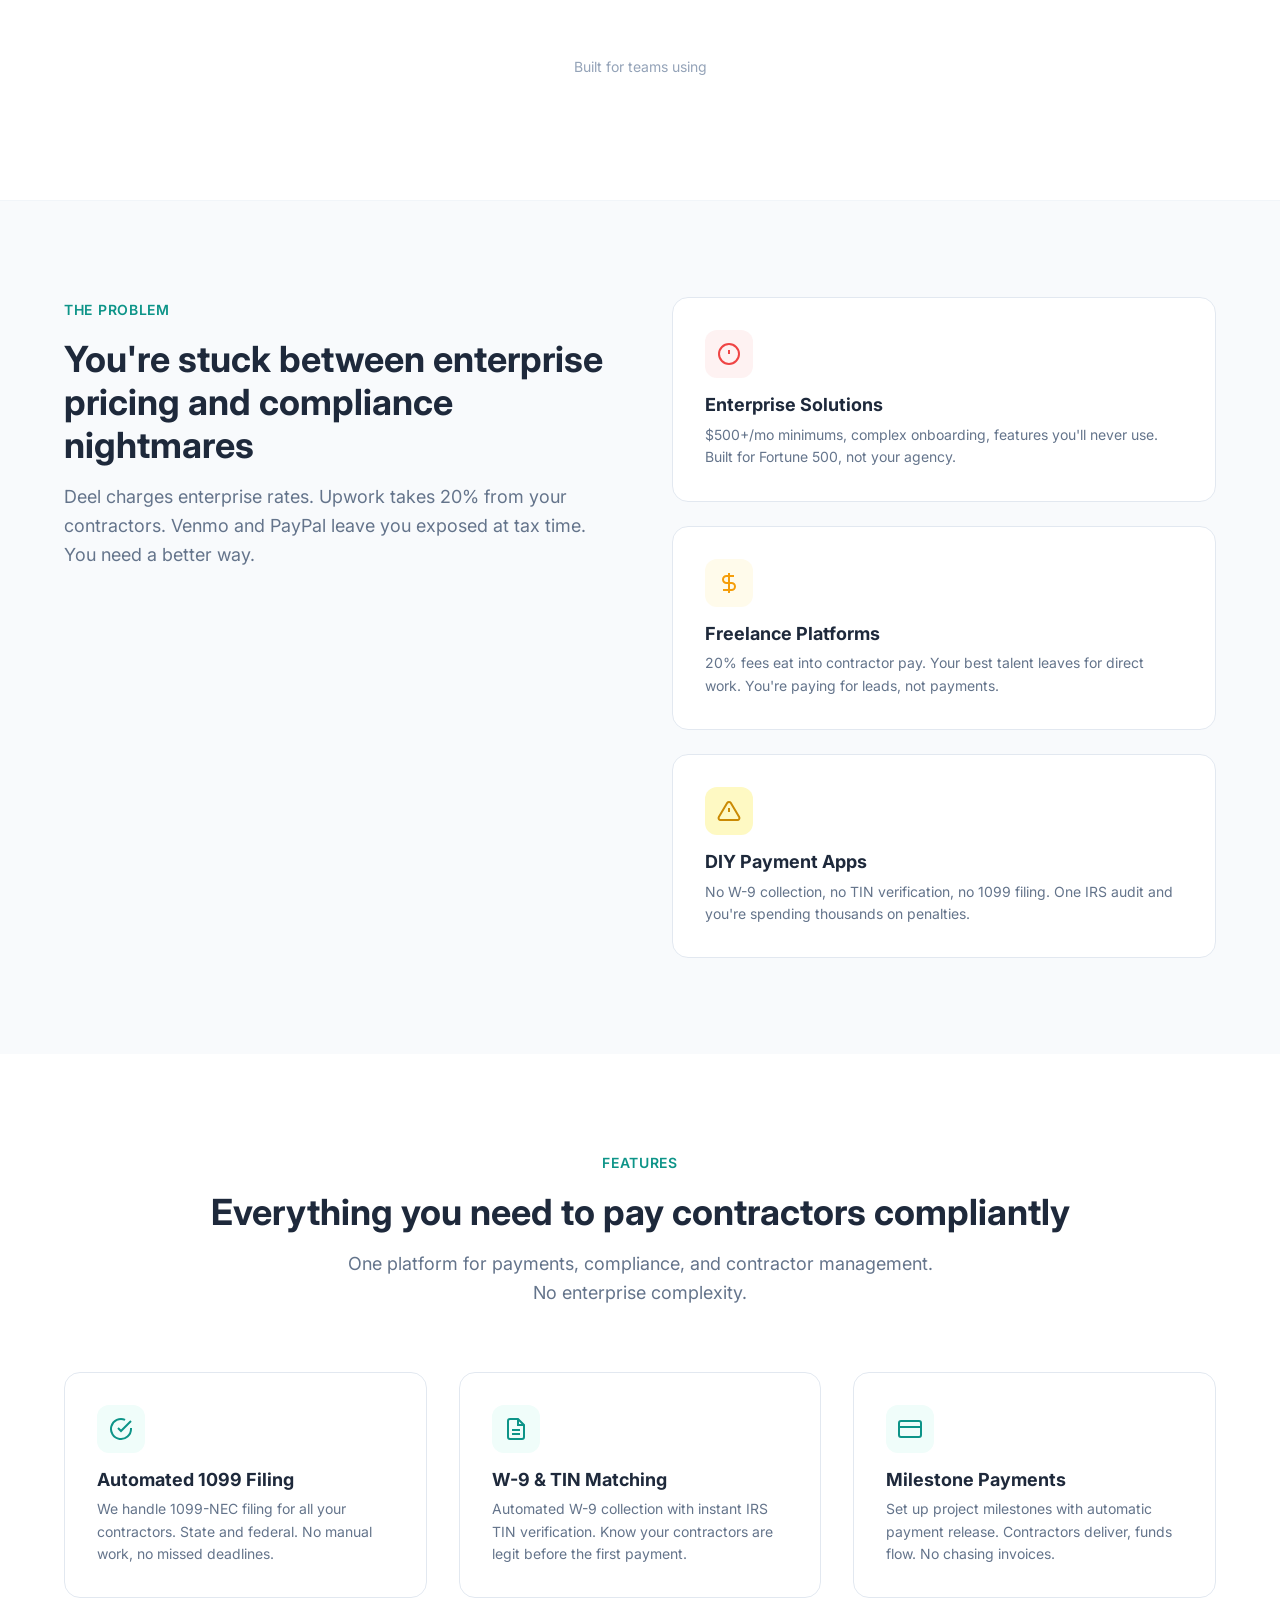
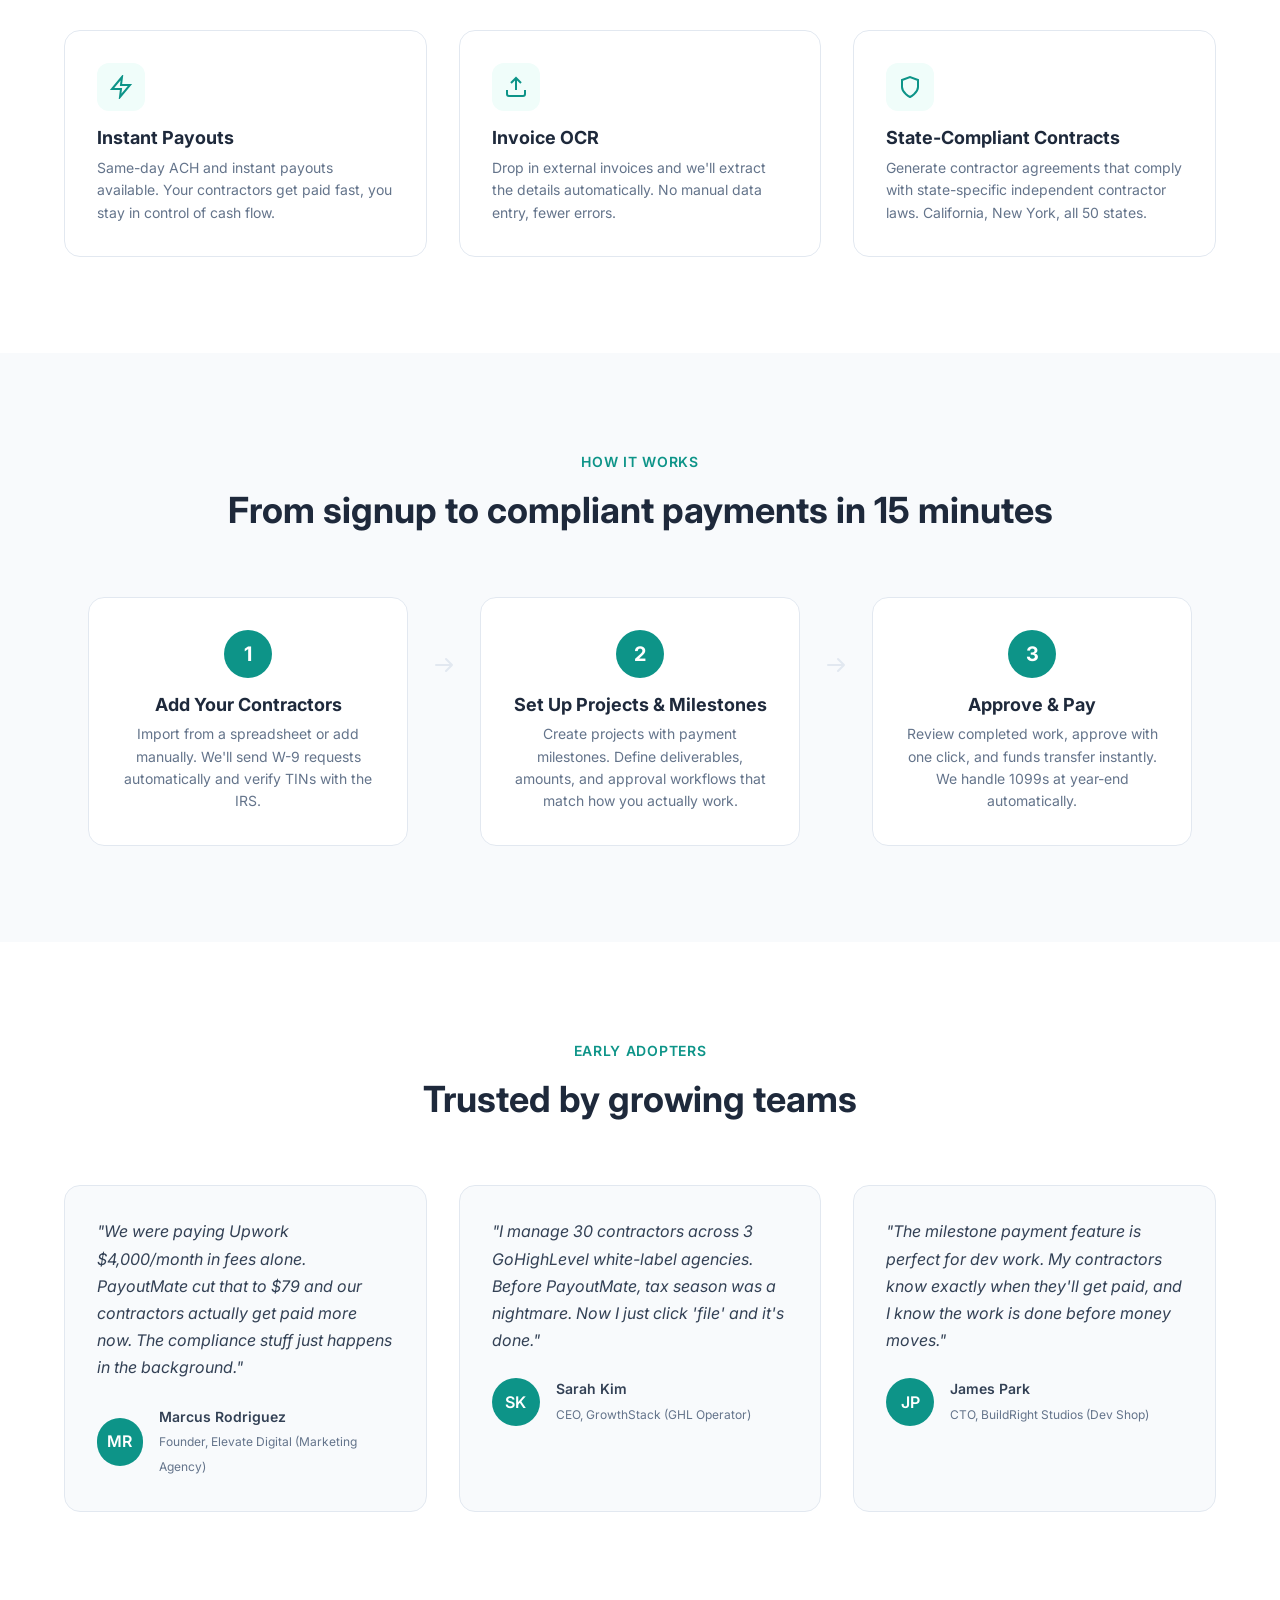
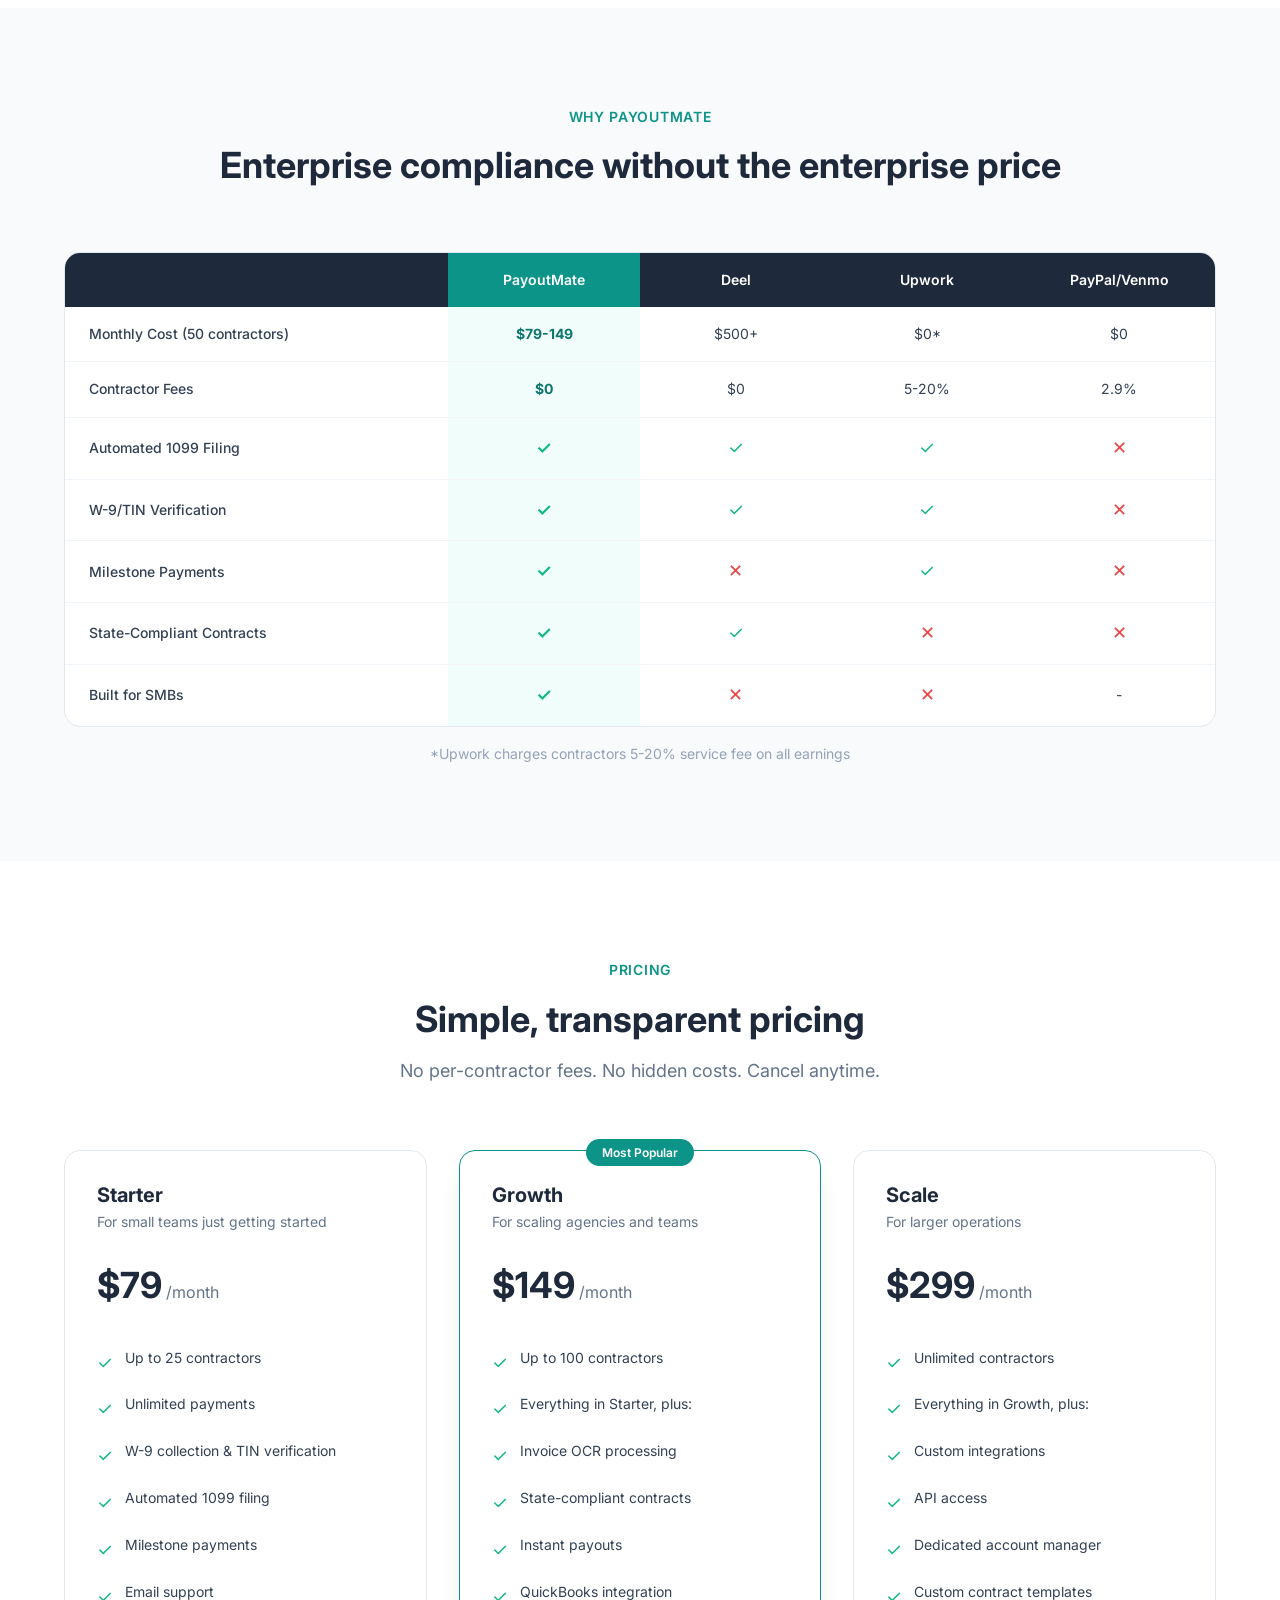
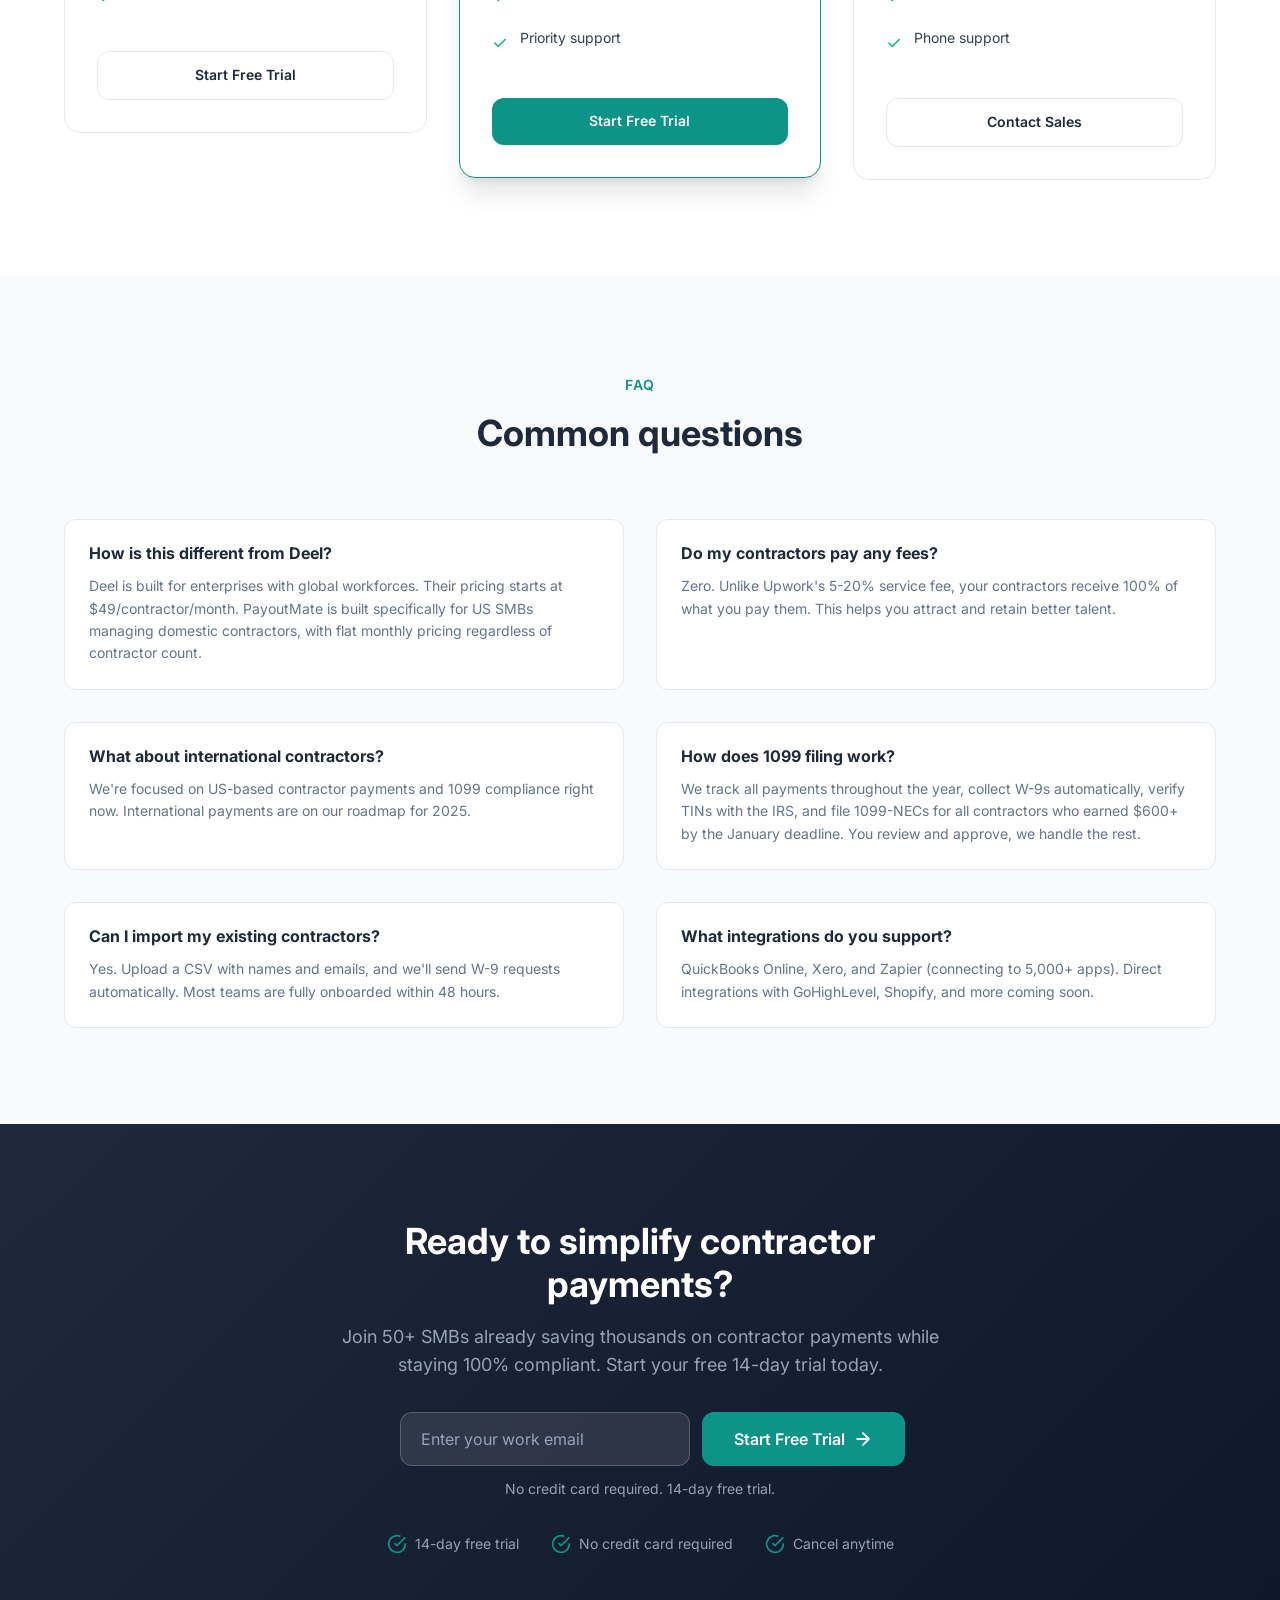
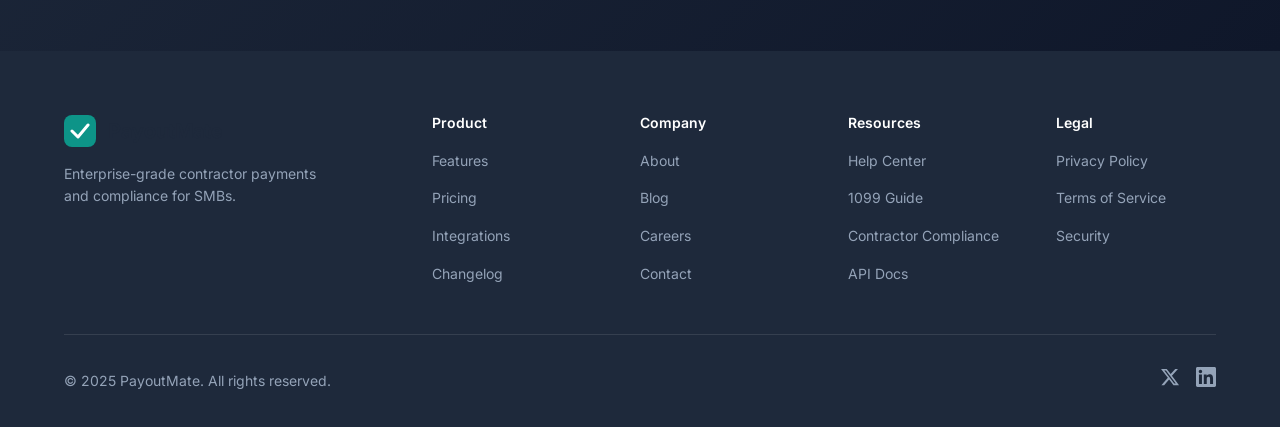
==== commit d79d31f9: "Build out interactive dashboard with Contractors, Payments, and Compliance sections - Add clickable " ====
--- a/index.html
+++ b/index.html
@@ -7,39 +7,26 @@
     <title>PayoutMate | Contractor Payments & Compliance for SMBs</title>
     <link rel="preconnect" href="https://fonts.googleapis.com">
     <link rel="preconnect" href="https://fonts.gstatic.com" crossorigin>
-    <link href="https://fonts.googleapis.com/css2?family=Playfair+Display:wght@400;500;600;700;800&family=DM+Sans:wght@400;500;600;700&display=swap" rel="stylesheet">
+    <link href="https://fonts.googleapis.com/css2?family=Inter:wght@400;500;600;700;800&display=swap" rel="stylesheet">
     <link rel="stylesheet" href="styles.css">
 </head>
 <body>
-    <!-- Grain Overlay -->
-    <div class="grain-overlay"></div>
-
-    <!-- Ambient Glow Effects -->
-    <div class="ambient-glow glow-1"></div>
-    <div class="ambient-glow glow-2"></div>
-
     <!-- Navigation -->
     <nav class="navbar">
         <div class="nav-container">
             <a href="/" class="logo">
-                <img src="https://res.cloudinary.com/dmgkjnefr/image/upload/v1764350991/payoutmate_banner_logo_dark_mode_r9jefz.png" alt="PayoutMate" class="logo-img">
+                <svg width="32" height="32" viewBox="0 0 32 32" fill="none" xmlns="http://www.w3.org/2000/svg">
+                    <rect width="32" height="32" rx="8" fill="#0D9488"/>
+                    <path d="M8 16L14 22L24 10" stroke="white" stroke-width="3" stroke-linecap="round" stroke-linejoin="round"/>
+                </svg>
+                <span>PayoutMate</span>
             </a>
-            <div class="nav-links-wrapper">
-                <div class="nav-links-pill">
-                    <a href="#features">Features</a>
-                    <a href="#how-it-works">How It Works</a>
-                    <a href="#pricing">Pricing</a>
-                    <a href="#testimonials">Testimonials</a>
-                </div>
-            </div>
-            <div class="nav-actions">
-                <button class="nav-toggle-btn" aria-label="Toggle theme">
-                    <svg width="18" height="18" viewBox="0 0 24 24" fill="none" stroke="currentColor" stroke-width="2" stroke-linecap="round" stroke-linejoin="round">
-                        <rect x="1" y="5" width="22" height="14" rx="7" ry="7"></rect>
-                        <circle cx="8" cy="12" r="3"></circle>
-                    </svg>
-                </button>
-                <a href="#cta" class="btn btn-nav-primary">Contact Us</a>
+            <div class="nav-links">
+                <a href="#features">Features</a>
+                <a href="#how-it-works">How It Works</a>
+                <a href="#pricing">Pricing</a>
+                <a href="#" class="nav-link-secondary">Log In</a>
+                <a href="#cta" class="btn btn-primary">Start Free Trial</a>
             </div>
             <button class="mobile-menu-btn" aria-label="Toggle menu">
                 <span></span>
@@ -51,145 +38,555 @@
 
     <!-- Hero Section -->
     <header class="hero">
-        <div class="hero-container hero-split">
-            <div class="hero-content">
-                <div class="hero-badge animate-item">
-                    <span class="badge-pulse"></span>
-                    Now in Beta — Join 50+ SMBs already saving thousands
-                </div>
-                <h1 class="hero-title animate-item">
-                    <span class="title-line">Pay contractors.</span>
-                    <span class="title-line title-accent">Stay compliant.</span>
-                    <span class="title-line">Skip the enterprise price.</span>
-                </h1>
-                <p class="hero-subtitle animate-item">
-                    Enterprise-grade contractor payments and tax compliance for SMBs managing 5–100 contractors.
-                    Automate 1099s, W-9s, and milestone payments at <strong>1/10th the cost</strong> of Deel.
-                </p>
-                <div class="hero-cta animate-item">
-                    <a href="#cta" class="btn btn-primary btn-large">
-                        Start Free Trial
-                        <svg width="20" height="20" viewBox="0 0 20 20" fill="none">
-                            <path d="M4.167 10h11.666M10 4.167L15.833 10 10 15.833" stroke="currentColor" stroke-width="2" stroke-linecap="round" stroke-linejoin="round"/>
-                        </svg>
-                    </a>
-                    <a href="#how-it-works" class="btn btn-ghost btn-large">
-                        See How It Works
-                    </a>
-                </div>
-                <div class="hero-metrics animate-item">
-                    <div class="metric">
-                        <span class="metric-value">$0</span>
-                        <span class="metric-label">Contractor fees</span>
-                    </div>
-                    <div class="metric-divider"></div>
-                    <div class="metric">
-                        <span class="metric-value">~20%</span>
-                        <span class="metric-label">Saved vs Upwork</span>
-                    </div>
-                    <div class="metric-divider"></div>
-                    <div class="metric">
-                        <span class="metric-value">100%</span>
-                        <span class="metric-label">1099 compliant</span>
-                    </div>
-                </div>
-            </div>
-
-            <!-- Dashboard Preview -->
-            <div class="hero-visual animate-item">
+        <div class="hero-container">
+            <div class="hero-badge">
+                <span class="badge-dot"></span>
+                Now in Beta — Join 50+ SMBs already saving thousands
+            </div>
+            <h1 class="hero-title">
+                Pay contractors.<br>
+                <span class="text-gradient">Stay compliant.</span><br>
+                Skip the enterprise price tag.
+            </h1>
+            <p class="hero-subtitle">
+                Enterprise-grade contractor payments and tax compliance for SMBs managing 5–100 contractors.
+                Automate 1099s, W-9s, and milestone payments at <strong>1/10th the cost</strong> of Deel.
+            </p>
+            <div class="hero-cta">
+                <a href="#cta" class="btn btn-primary btn-large">
+                    Start Free Trial
+                    <svg width="20" height="20" viewBox="0 0 20 20" fill="none" xmlns="http://www.w3.org/2000/svg">
+                        <path d="M4.167 10h11.666M10 4.167L15.833 10 10 15.833" stroke="currentColor" stroke-width="2" stroke-linecap="round" stroke-linejoin="round"/>
+                    </svg>
+                </a>
+                <a href="#how-it-works" class="btn btn-secondary btn-large">
+                    See How It Works
+                </a>
+            </div>
+            <div class="hero-stats">
+                <div class="stat">
+                    <span class="stat-value">$0</span>
+                    <span class="stat-label">Contractor fees</span>
+                </div>
+                <div class="stat-divider"></div>
+                <div class="stat">
+                    <span class="stat-value">~20%</span>
+                    <span class="stat-label">Saved vs Upwork</span>
+                </div>
+                <div class="stat-divider"></div>
+                <div class="stat">
+                    <span class="stat-value">100%</span>
+                    <span class="stat-label">1099 compliant</span>
+                </div>
+            </div>
+        </div>
+        <div class="hero-visual">
             <div class="dashboard-preview">
-                <div class="dashboard-chrome">
-                    <div class="chrome-dots">
+                <div class="dashboard-header">
+                    <div class="dashboard-dots">
                         <span></span><span></span><span></span>
                     </div>
-                    <span class="chrome-title">PayoutMate Dashboard</span>
-                </div>
-                <div class="dashboard-body">
-                    <aside class="dashboard-nav">
-                        <div class="nav-item active">
+                    <span class="dashboard-title">PayoutMate Dashboard</span>
+                </div>
+                <div class="dashboard-content">
+                    <div class="dashboard-sidebar">
+                        <div class="sidebar-item active" data-tab="dashboard">
                             <svg width="18" height="18" viewBox="0 0 24 24" fill="none" stroke="currentColor" stroke-width="2"><rect x="3" y="3" width="7" height="7"/><rect x="14" y="3" width="7" height="7"/><rect x="3" y="14" width="7" height="7"/><rect x="14" y="14" width="7" height="7"/></svg>
                             Dashboard
                         </div>
-                        <div class="nav-item">
+                        <div class="sidebar-item" data-tab="contractors">
                             <svg width="18" height="18" viewBox="0 0 24 24" fill="none" stroke="currentColor" stroke-width="2"><path d="M17 21v-2a4 4 0 0 0-4-4H5a4 4 0 0 0-4 4v2"/><circle cx="9" cy="7" r="4"/><path d="M23 21v-2a4 4 0 0 0-3-3.87"/><path d="M16 3.13a4 4 0 0 1 0 7.75"/></svg>
                             Contractors
                         </div>
-                        <div class="nav-item">
+                        <div class="sidebar-item" data-tab="payments">
                             <svg width="18" height="18" viewBox="0 0 24 24" fill="none" stroke="currentColor" stroke-width="2"><path d="M12 2v20M17 5H9.5a3.5 3.5 0 0 0 0 7h5a3.5 3.5 0 0 1 0 7H6"/></svg>
                             Payments
                         </div>
-                        <div class="nav-item">
+                        <div class="sidebar-item" data-tab="compliance">
                             <svg width="18" height="18" viewBox="0 0 24 24" fill="none" stroke="currentColor" stroke-width="2"><path d="M14 2H6a2 2 0 0 0-2 2v16a2 2 0 0 0 2 2h12a2 2 0 0 0 2-2V8z"/><polyline points="14 2 14 8 20 8"/></svg>
                             Compliance
                         </div>
-                    </aside>
-                    <main class="dashboard-main">
-                        <div class="stat-card">
-                            <div class="stat-header">
+                    </div>
+
+                    <!-- Dashboard Panel -->
+                    <div class="dashboard-main dashboard-panel active" data-panel="dashboard">
+                        <div class="dashboard-card">
+                            <div class="card-header">
                                 <span>Active Contractors</span>
-                                <span class="stat-badge positive">+12%</span>
-                            </div>
-                            <div class="stat-number">47</div>
-                        </div>
-                        <div class="stat-card">
-                            <div class="stat-header">
+                                <span class="card-badge success">+12% this month</span>
+                            </div>
+                            <div class="card-value">47</div>
+                        </div>
+                        <div class="dashboard-card">
+                            <div class="card-header">
                                 <span>Pending Payouts</span>
-                                <span class="stat-badge warning">3 pending</span>
-                            </div>
-                            <div class="stat-number">$12,450</div>
-                        </div>
-                        <div class="stat-card featured">
-                            <div class="stat-header">
+                                <span class="card-badge warning">3 awaiting approval</span>
+                            </div>
+                            <div class="card-value">$12,450</div>
+                        </div>
+                        <div class="dashboard-card highlight">
+                            <div class="card-header">
                                 <span>Compliance Score</span>
-                                <svg width="18" height="18" viewBox="0 0 24 24" fill="none" stroke="currentColor" stroke-width="2"><path d="M22 11.08V12a10 10 0 1 1-5.93-9.14"/><polyline points="22 4 12 14.01 9 11.01"/></svg>
-                            </div>
-                            <div class="stat-number accent">100%</div>
-                            <div class="stat-detail">All W-9s collected, TINs verified</div>
-                        </div>
-                        <div class="activity-feed">
-                            <div class="feed-header">Recent Activity</div>
-                            <div class="feed-item">
-                                <div class="feed-avatar">JD</div>
-                                <div class="feed-content">
-                                    <span class="feed-name">Jane Doe</span>
-                                    <span class="feed-action">Milestone completed</span>
-                                </div>
-                                <div class="feed-amount">$2,500</div>
-                            </div>
-                            <div class="feed-item">
-                                <div class="feed-avatar">MS</div>
-                                <div class="feed-content">
-                                    <span class="feed-name">Mike Smith</span>
-                                    <span class="feed-action">W-9 submitted</span>
-                                </div>
-                                <div class="feed-status">Verified</div>
-                            </div>
-                            <div class="feed-item">
-                                <div class="feed-avatar">AL</div>
-                                <div class="feed-content">
-                                    <span class="feed-name">Amy Lee</span>
-                                    <span class="feed-action">Invoice processed</span>
-                                </div>
-                                <div class="feed-amount">$1,800</div>
-                            </div>
-                        </div>
-                    </main>
+                                <svg width="16" height="16" viewBox="0 0 24 24" fill="none" stroke="#0D9488" stroke-width="2"><path d="M22 11.08V12a10 10 0 1 1-5.93-9.14"/><polyline points="22 4 12 14.01 9 11.01"/></svg>
+                            </div>
+                            <div class="card-value text-success">100%</div>
+                            <div class="card-subtext">All W-9s collected, TINs verified</div>
+                        </div>
+                        <div class="dashboard-table">
+                            <div class="table-header">
+                                <span>Recent Activity</span>
+                            </div>
+                            <div class="table-row">
+                                <div class="row-avatar">JD</div>
+                                <div class="row-info">
+                                    <span class="row-name">Jane Doe</span>
+                                    <span class="row-detail">Milestone completed</span>
+                                </div>
+                                <div class="row-amount">$2,500</div>
+                            </div>
+                            <div class="table-row">
+                                <div class="row-avatar">MS</div>
+                                <div class="row-info">
+                                    <span class="row-name">Mike Smith</span>
+                                    <span class="row-detail">W-9 submitted</span>
+                                </div>
+                                <div class="row-status success">Verified</div>
+                            </div>
+                            <div class="table-row">
+                                <div class="row-avatar">AL</div>
+                                <div class="row-info">
+                                    <span class="row-name">Amy Lee</span>
+                                    <span class="row-detail">Invoice processed</span>
+                                </div>
+                                <div class="row-amount">$1,800</div>
+                            </div>
+                        </div>
+                    </div>
+
+                    <!-- Contractors Panel -->
+                    <div class="dashboard-main dashboard-panel" data-panel="contractors">
+                        <div class="panel-header-row">
+                            <h3 class="panel-title">Contractors</h3>
+                            <button class="btn-small btn-primary-small">
+                                <svg width="14" height="14" viewBox="0 0 24 24" fill="none" stroke="currentColor" stroke-width="2"><line x1="12" y1="5" x2="12" y2="19"/><line x1="5" y1="12" x2="19" y2="12"/></svg>
+                                Add New
+                            </button>
+                        </div>
+                        <div class="contractors-filter-row">
+                            <div class="filter-tabs">
+                                <span class="filter-tab active">All (47)</span>
+                                <span class="filter-tab">Active (42)</span>
+                                <span class="filter-tab">Pending (5)</span>
+                            </div>
+                            <div class="search-box">
+                                <svg width="14" height="14" viewBox="0 0 24 24" fill="none" stroke="currentColor" stroke-width="2"><circle cx="11" cy="11" r="8"/><path d="M21 21l-4.35-4.35"/></svg>
+                                <input type="text" placeholder="Search contractors...">
+                            </div>
+                        </div>
+                        <div class="contractors-list">
+                            <div class="contractor-row">
+                                <div class="contractor-info">
+                                    <div class="row-avatar">JD</div>
+                                    <div class="contractor-details">
+                                        <span class="contractor-name">Jane Doe</span>
+                                        <span class="contractor-role">UI/UX Designer</span>
+                                    </div>
+                                </div>
+                                <div class="contractor-meta">
+                                    <span class="contractor-rate">$85/hr</span>
+                                    <span class="contractor-status active">Active</span>
+                                </div>
+                                <div class="contractor-ytd">
+                                    <span class="ytd-label">YTD</span>
+                                    <span class="ytd-amount">$24,500</span>
+                                </div>
+                                <div class="contractor-actions">
+                                    <button class="action-btn" title="View Profile">
+                                        <svg width="14" height="14" viewBox="0 0 24 24" fill="none" stroke="currentColor" stroke-width="2"><path d="M1 12s4-8 11-8 11 8 11 8-4 8-11 8-11-8-11-8z"/><circle cx="12" cy="12" r="3"/></svg>
+                                    </button>
+                                    <button class="action-btn" title="Send Payment">
+                                        <svg width="14" height="14" viewBox="0 0 24 24" fill="none" stroke="currentColor" stroke-width="2"><path d="M12 2v20M17 5H9.5a3.5 3.5 0 0 0 0 7h5a3.5 3.5 0 0 1 0 7H6"/></svg>
+                                    </button>
+                                </div>
+                            </div>
+                            <div class="contractor-row">
+                                <div class="contractor-info">
+                                    <div class="row-avatar blue">MS</div>
+                                    <div class="contractor-details">
+                                        <span class="contractor-name">Mike Smith</span>
+                                        <span class="contractor-role">Full Stack Developer</span>
+                                    </div>
+                                </div>
+                                <div class="contractor-meta">
+                                    <span class="contractor-rate">$120/hr</span>
+                                    <span class="contractor-status active">Active</span>
+                                </div>
+                                <div class="contractor-ytd">
+                                    <span class="ytd-label">YTD</span>
+                                    <span class="ytd-amount">$45,200</span>
+                                </div>
+                                <div class="contractor-actions">
+                                    <button class="action-btn" title="View Profile">
+                                        <svg width="14" height="14" viewBox="0 0 24 24" fill="none" stroke="currentColor" stroke-width="2"><path d="M1 12s4-8 11-8 11 8 11 8-4 8-11 8-11-8-11-8z"/><circle cx="12" cy="12" r="3"/></svg>
+                                    </button>
+                                    <button class="action-btn" title="Send Payment">
+                                        <svg width="14" height="14" viewBox="0 0 24 24" fill="none" stroke="currentColor" stroke-width="2"><path d="M12 2v20M17 5H9.5a3.5 3.5 0 0 0 0 7h5a3.5 3.5 0 0 1 0 7H6"/></svg>
+                                    </button>
+                                </div>
+                            </div>
+                            <div class="contractor-row">
+                                <div class="contractor-info">
+                                    <div class="row-avatar purple">AL</div>
+                                    <div class="contractor-details">
+                                        <span class="contractor-name">Amy Lee</span>
+                                        <span class="contractor-role">Content Writer</span>
+                                    </div>
+                                </div>
+                                <div class="contractor-meta">
+                                    <span class="contractor-rate">$65/hr</span>
+                                    <span class="contractor-status active">Active</span>
+                                </div>
+                                <div class="contractor-ytd">
+                                    <span class="ytd-label">YTD</span>
+                                    <span class="ytd-amount">$18,750</span>
+                                </div>
+                                <div class="contractor-actions">
+                                    <button class="action-btn" title="View Profile">
+                                        <svg width="14" height="14" viewBox="0 0 24 24" fill="none" stroke="currentColor" stroke-width="2"><path d="M1 12s4-8 11-8 11 8 11 8-4 8-11 8-11-8-11-8z"/><circle cx="12" cy="12" r="3"/></svg>
+                                    </button>
+                                    <button class="action-btn" title="Send Payment">
+                                        <svg width="14" height="14" viewBox="0 0 24 24" fill="none" stroke="currentColor" stroke-width="2"><path d="M12 2v20M17 5H9.5a3.5 3.5 0 0 0 0 7h5a3.5 3.5 0 0 1 0 7H6"/></svg>
+                                    </button>
+                                </div>
+                            </div>
+                            <div class="contractor-row">
+                                <div class="contractor-info">
+                                    <div class="row-avatar orange">TC</div>
+                                    <div class="contractor-details">
+                                        <span class="contractor-name">Tom Chen</span>
+                                        <span class="contractor-role">DevOps Engineer</span>
+                                    </div>
+                                </div>
+                                <div class="contractor-meta">
+                                    <span class="contractor-rate">$110/hr</span>
+                                    <span class="contractor-status pending">Pending W-9</span>
+                                </div>
+                                <div class="contractor-ytd">
+                                    <span class="ytd-label">YTD</span>
+                                    <span class="ytd-amount">$0</span>
+                                </div>
+                                <div class="contractor-actions">
+                                    <button class="action-btn" title="View Profile">
+                                        <svg width="14" height="14" viewBox="0 0 24 24" fill="none" stroke="currentColor" stroke-width="2"><path d="M1 12s4-8 11-8 11 8 11 8-4 8-11 8-11-8-11-8z"/><circle cx="12" cy="12" r="3"/></svg>
+                                    </button>
+                                    <button class="action-btn disabled" title="W-9 Required">
+                                        <svg width="14" height="14" viewBox="0 0 24 24" fill="none" stroke="currentColor" stroke-width="2"><path d="M12 2v20M17 5H9.5a3.5 3.5 0 0 0 0 7h5a3.5 3.5 0 0 1 0 7H6"/></svg>
+                                    </button>
+                                </div>
+                            </div>
+                        </div>
+                    </div>
+
+                    <!-- Payments Panel -->
+                    <div class="dashboard-main dashboard-panel" data-panel="payments">
+                        <div class="panel-header-row">
+                            <h3 class="panel-title">Payments</h3>
+                            <button class="btn-small btn-primary-small">
+                                <svg width="14" height="14" viewBox="0 0 24 24" fill="none" stroke="currentColor" stroke-width="2"><line x1="12" y1="5" x2="12" y2="19"/><line x1="5" y1="12" x2="19" y2="12"/></svg>
+                                New Payment
+                            </button>
+                        </div>
+                        <div class="payments-summary">
+                            <div class="summary-card">
+                                <div class="summary-icon pending-icon">
+                                    <svg width="18" height="18" viewBox="0 0 24 24" fill="none" stroke="currentColor" stroke-width="2"><circle cx="12" cy="12" r="10"/><polyline points="12 6 12 12 16 14"/></svg>
+                                </div>
+                                <div class="summary-content">
+                                    <span class="summary-value">$12,450</span>
+                                    <span class="summary-label">Pending Approval</span>
+                                </div>
+                            </div>
+                            <div class="summary-card">
+                                <div class="summary-icon scheduled-icon">
+                                    <svg width="18" height="18" viewBox="0 0 24 24" fill="none" stroke="currentColor" stroke-width="2"><rect x="3" y="4" width="18" height="18" rx="2" ry="2"/><line x1="16" y1="2" x2="16" y2="6"/><line x1="8" y1="2" x2="8" y2="6"/><line x1="3" y1="10" x2="21" y2="10"/></svg>
+                                </div>
+                                <div class="summary-content">
+                                    <span class="summary-value">$8,200</span>
+                                    <span class="summary-label">Scheduled</span>
+                                </div>
+                            </div>
+                            <div class="summary-card">
+                                <div class="summary-icon completed-icon">
+                                    <svg width="18" height="18" viewBox="0 0 24 24" fill="none" stroke="currentColor" stroke-width="2"><path d="M22 11.08V12a10 10 0 1 1-5.93-9.14"/><polyline points="22 4 12 14.01 9 11.01"/></svg>
+                                </div>
+                                <div class="summary-content">
+                                    <span class="summary-value">$124,500</span>
+                                    <span class="summary-label">Paid This Month</span>
+                                </div>
+                            </div>
+                        </div>
+                        <div class="payments-section">
+                            <div class="section-subheader">
+                                <span>Pending Approval</span>
+                                <button class="btn-text">Approve All</button>
+                            </div>
+                            <div class="payment-row pending-payment">
+                                <div class="payment-info">
+                                    <div class="row-avatar">JD</div>
+                                    <div class="payment-details">
+                                        <span class="payment-name">Jane Doe</span>
+                                        <span class="payment-desc">Website Redesign - Phase 2</span>
+                                    </div>
+                                </div>
+                                <div class="payment-amount">$2,500</div>
+                                <div class="payment-actions">
+                                    <button class="approve-btn">Approve</button>
+                                    <button class="reject-btn">Reject</button>
+                                </div>
+                            </div>
+                            <div class="payment-row pending-payment">
+                                <div class="payment-info">
+                                    <div class="row-avatar blue">MS</div>
+                                    <div class="payment-details">
+                                        <span class="payment-name">Mike Smith</span>
+                                        <span class="payment-desc">API Integration - Sprint 4</span>
+                                    </div>
+                                </div>
+                                <div class="payment-amount">$6,200</div>
+                                <div class="payment-actions">
+                                    <button class="approve-btn">Approve</button>
+                                    <button class="reject-btn">Reject</button>
+                                </div>
+                            </div>
+                            <div class="payment-row pending-payment">
+                                <div class="payment-info">
+                                    <div class="row-avatar purple">AL</div>
+                                    <div class="payment-details">
+                                        <span class="payment-name">Amy Lee</span>
+                                        <span class="payment-desc">Blog Posts (10 articles)</span>
+                                    </div>
+                                </div>
+                                <div class="payment-amount">$3,750</div>
+                                <div class="payment-actions">
+                                    <button class="approve-btn">Approve</button>
+                                    <button class="reject-btn">Reject</button>
+                                </div>
+                            </div>
+                        </div>
+                        <div class="payments-section">
+                            <div class="section-subheader">
+                                <span>Recent Payments</span>
+                                <button class="btn-text">View All</button>
+                            </div>
+                            <div class="payment-row completed-payment">
+                                <div class="payment-info">
+                                    <div class="row-avatar blue">MS</div>
+                                    <div class="payment-details">
+                                        <span class="payment-name">Mike Smith</span>
+                                        <span class="payment-desc">Nov 25, 2025</span>
+                                    </div>
+                                </div>
+                                <div class="payment-amount">$4,800</div>
+                                <div class="payment-status-badge success">Paid</div>
+                            </div>
+                            <div class="payment-row completed-payment">
+                                <div class="payment-info">
+                                    <div class="row-avatar">JD</div>
+                                    <div class="payment-details">
+                                        <span class="payment-name">Jane Doe</span>
+                                        <span class="payment-desc">Nov 22, 2025</span>
+                                    </div>
+                                </div>
+                                <div class="payment-amount">$1,850</div>
+                                <div class="payment-status-badge success">Paid</div>
+                            </div>
+                        </div>
+                    </div>
+
+                    <!-- Compliance Panel -->
+                    <div class="dashboard-main dashboard-panel" data-panel="compliance">
+                        <div class="panel-header-row">
+                            <h3 class="panel-title">Compliance Center</h3>
+                            <div class="compliance-score-badge">
+                                <svg width="14" height="14" viewBox="0 0 24 24" fill="none" stroke="currentColor" stroke-width="2"><path d="M12 22s8-4 8-10V5l-8-3-8 3v7c0 6 8 10 8 10z"/></svg>
+                                100% Compliant
+                            </div>
+                        </div>
+                        <div class="compliance-overview">
+                            <div class="compliance-stat-card">
+                                <div class="compliance-stat-header">
+                                    <span class="compliance-stat-title">W-9 Collection</span>
+                                    <span class="compliance-stat-badge success">Complete</span>
+                                </div>
+                                <div class="compliance-progress">
+                                    <div class="progress-bar">
+                                        <div class="progress-fill" style="width: 100%"></div>
+                                    </div>
+                                    <span class="progress-text">47/47 collected</span>
+                                </div>
+                            </div>
+                            <div class="compliance-stat-card">
+                                <div class="compliance-stat-header">
+                                    <span class="compliance-stat-title">TIN Verification</span>
+                                    <span class="compliance-stat-badge success">Verified</span>
+                                </div>
+                                <div class="compliance-progress">
+                                    <div class="progress-bar">
+                                        <div class="progress-fill" style="width: 100%"></div>
+                                    </div>
+                                    <span class="progress-text">47/47 verified with IRS</span>
+                                </div>
+                            </div>
+                            <div class="compliance-stat-card">
+                                <div class="compliance-stat-header">
+                                    <span class="compliance-stat-title">1099-NEC Filing</span>
+                                    <span class="compliance-stat-badge info">Ready</span>
+                                </div>
+                                <div class="compliance-progress">
+                                    <div class="progress-bar">
+                                        <div class="progress-fill ready" style="width: 85%"></div>
+                                    </div>
+                                    <span class="progress-text">38 contractors over $600 threshold</span>
+                                </div>
+                            </div>
+                        </div>
+                        <div class="compliance-section">
+                            <div class="section-subheader">
+                                <span>Contractor Compliance Status</span>
+                                <button class="btn-text">Export Report</button>
+                            </div>
+                            <div class="compliance-list">
+                                <div class="compliance-row">
+                                    <div class="compliance-contractor">
+                                        <div class="row-avatar">JD</div>
+                                        <span class="compliance-name">Jane Doe</span>
+                                    </div>
+                                    <div class="compliance-item">
+                                        <span class="item-label">W-9</span>
+                                        <span class="item-status success">
+                                            <svg width="12" height="12" viewBox="0 0 24 24" fill="none" stroke="currentColor" stroke-width="3"><polyline points="20 6 9 17 4 12"/></svg>
+                                        </span>
+                                    </div>
+                                    <div class="compliance-item">
+                                        <span class="item-label">TIN</span>
+                                        <span class="item-status success">
+                                            <svg width="12" height="12" viewBox="0 0 24 24" fill="none" stroke="currentColor" stroke-width="3"><polyline points="20 6 9 17 4 12"/></svg>
+                                        </span>
+                                    </div>
+                                    <div class="compliance-item">
+                                        <span class="item-label">1099</span>
+                                        <span class="item-status ready">Ready</span>
+                                    </div>
+                                    <div class="compliance-ytd">$24,500</div>
+                                </div>
+                                <div class="compliance-row">
+                                    <div class="compliance-contractor">
+                                        <div class="row-avatar blue">MS</div>
+                                        <span class="compliance-name">Mike Smith</span>
+                                    </div>
+                                    <div class="compliance-item">
+                                        <span class="item-label">W-9</span>
+                                        <span class="item-status success">
+                                            <svg width="12" height="12" viewBox="0 0 24 24" fill="none" stroke="currentColor" stroke-width="3"><polyline points="20 6 9 17 4 12"/></svg>
+                                        </span>
+                                    </div>
+                                    <div class="compliance-item">
+                                        <span class="item-label">TIN</span>
+                                        <span class="item-status success">
+                                            <svg width="12" height="12" viewBox="0 0 24 24" fill="none" stroke="currentColor" stroke-width="3"><polyline points="20 6 9 17 4 12"/></svg>
+                                        </span>
+                                    </div>
+                                    <div class="compliance-item">
+                                        <span class="item-label">1099</span>
+                                        <span class="item-status ready">Ready</span>
+                                    </div>
+                                    <div class="compliance-ytd">$45,200</div>
+                                </div>
+                                <div class="compliance-row">
+                                    <div class="compliance-contractor">
+                                        <div class="row-avatar purple">AL</div>
+                                        <span class="compliance-name">Amy Lee</span>
+                                    </div>
+                                    <div class="compliance-item">
+                                        <span class="item-label">W-9</span>
+                                        <span class="item-status success">
+                                            <svg width="12" height="12" viewBox="0 0 24 24" fill="none" stroke="currentColor" stroke-width="3"><polyline points="20 6 9 17 4 12"/></svg>
+                                        </span>
+                                    </div>
+                                    <div class="compliance-item">
+                                        <span class="item-label">TIN</span>
+                                        <span class="item-status success">
+                                            <svg width="12" height="12" viewBox="0 0 24 24" fill="none" stroke="currentColor" stroke-width="3"><polyline points="20 6 9 17 4 12"/></svg>
+                                        </span>
+                                    </div>
+                                    <div class="compliance-item">
+                                        <span class="item-label">1099</span>
+                                        <span class="item-status ready">Ready</span>
+                                    </div>
+                                    <div class="compliance-ytd">$18,750</div>
+                                </div>
+                                <div class="compliance-row">
+                                    <div class="compliance-contractor">
+                                        <div class="row-avatar orange">TC</div>
+                                        <span class="compliance-name">Tom Chen</span>
+                                    </div>
+                                    <div class="compliance-item">
+                                        <span class="item-label">W-9</span>
+                                        <span class="item-status warning">
+                                            <svg width="12" height="12" viewBox="0 0 24 24" fill="none" stroke="currentColor" stroke-width="3"><circle cx="12" cy="12" r="10"/><line x1="12" y1="8" x2="12" y2="12"/><line x1="12" y1="16" x2="12.01" y2="16"/></svg>
+                                        </span>
+                                    </div>
+                                    <div class="compliance-item">
+                                        <span class="item-label">TIN</span>
+                                        <span class="item-status pending">Pending</span>
+                                    </div>
+                                    <div class="compliance-item">
+                                        <span class="item-label">1099</span>
+                                        <span class="item-status na">N/A</span>
+                                    </div>
+                                    <div class="compliance-ytd">$0</div>
+                                </div>
+                            </div>
+                        </div>
+                        <div class="compliance-actions-bar">
+                            <button class="btn-small btn-secondary-small">
+                                <svg width="14" height="14" viewBox="0 0 24 24" fill="none" stroke="currentColor" stroke-width="2"><path d="M21 15v4a2 2 0 0 1-2 2H5a2 2 0 0 1-2-2v-4"/><polyline points="7 10 12 15 17 10"/><line x1="12" y1="15" x2="12" y2="3"/></svg>
+                                Download W-9s
+                            </button>
+                            <button class="btn-small btn-primary-small">
+                                <svg width="14" height="14" viewBox="0 0 24 24" fill="none" stroke="currentColor" stroke-width="2"><path d="M14 2H6a2 2 0 0 0-2 2v16a2 2 0 0 0 2 2h12a2 2 0 0 0 2-2V8z"/><polyline points="14 2 14 8 20 8"/></svg>
+                                Preview 1099s
+                            </button>
+                        </div>
+                    </div>
                 </div>
             </div>
         </div>
     </header>
 
-    <!-- Trusted By Section -->
-    <section class="trust-section">
+    <!-- Logos Section -->
+    <section class="logos-section">
         <div class="container">
-            <p class="trust-label">Trusted by teams using</p>
-            <div class="trust-logos">
-                <div class="trust-logo">GoHighLevel</div>
-                <div class="trust-logo">Shopify</div>
-                <div class="trust-logo">Slack</div>
-                <div class="trust-logo">Notion</div>
-                <div class="trust-logo">Zapier</div>
-                <div class="trust-logo">QuickBooks</div>
+            <p class="logos-label">Built for teams using</p>
+            <div class="logos-grid">
+                <div class="logo-item">
+                    <svg viewBox="0 0 120 30" fill="currentColor"><text x="0" y="22" font-size="18" font-weight="600">GoHighLevel</text></svg>
+                </div>
+                <div class="logo-item">
+                    <svg viewBox="0 0 80 30" fill="currentColor"><text x="0" y="22" font-size="18" font-weight="600">Shopify</text></svg>
+                </div>
+                <div class="logo-item">
+                    <svg viewBox="0 0 60 30" fill="currentColor"><text x="0" y="22" font-size="18" font-weight="600">Slack</text></svg>
+                </div>
+                <div class="logo-item">
+                    <svg viewBox="0 0 70 30" fill="currentColor"><text x="0" y="22" font-size="18" font-weight="600">Notion</text></svg>
+                </div>
+                <div class="logo-item">
+                    <svg viewBox="0 0 80 30" fill="currentColor"><text x="0" y="22" font-size="18" font-weight="600">Zapier</text></svg>
+                </div>
+                <div class="logo-item">
+                    <svg viewBox="0 0 100 30" fill="currentColor"><text x="0" y="22" font-size="18" font-weight="600">QuickBooks</text></svg>
+                </div>
             </div>
         </div>
     </section>
@@ -197,37 +594,37 @@
     <!-- Problem Section -->
     <section class="problem-section">
         <div class="container">
-            <div class="problem-layout">
-                <div class="problem-header">
-                    <span class="section-eyebrow">The Problem</span>
-                    <h2 class="section-headline">Stuck between enterprise pricing<br>and compliance nightmares</h2>
-                    <p class="section-subhead">
+            <div class="problem-grid">
+                <div class="problem-content">
+                    <span class="section-label">The Problem</span>
+                    <h2 class="section-title">You're stuck between enterprise pricing and compliance nightmares</h2>
+                    <p class="section-description">
                         Deel charges enterprise rates. Upwork takes 20% from your contractors.
-                        Venmo leaves you exposed at tax time. You need a better way.
+                        Venmo and PayPal leave you exposed at tax time. You need a better way.
                     </p>
                 </div>
-                <div class="problem-grid">
-                    <article class="problem-card" data-animate>
-                        <div class="problem-icon">
-                            <svg width="28" height="28" viewBox="0 0 24 24" fill="none" stroke="currentColor" stroke-width="1.5"><circle cx="12" cy="12" r="10"/><line x1="12" y1="8" x2="12" y2="12"/><line x1="12" y1="16" x2="12.01" y2="16"/></svg>
+                <div class="problem-cards">
+                    <div class="problem-card">
+                        <div class="problem-icon red">
+                            <svg width="24" height="24" viewBox="0 0 24 24" fill="none" stroke="currentColor" stroke-width="2"><circle cx="12" cy="12" r="10"/><line x1="12" y1="8" x2="12" y2="12"/><line x1="12" y1="16" x2="12.01" y2="16"/></svg>
                         </div>
                         <h3>Enterprise Solutions</h3>
                         <p>$500+/mo minimums, complex onboarding, features you'll never use. Built for Fortune 500, not your agency.</p>
-                    </article>
-                    <article class="problem-card" data-animate>
-                        <div class="problem-icon">
-                            <svg width="28" height="28" viewBox="0 0 24 24" fill="none" stroke="currentColor" stroke-width="1.5"><path d="M12 2v20M17 5H9.5a3.5 3.5 0 0 0 0 7h5a3.5 3.5 0 0 1 0 7H6"/></svg>
+                    </div>
+                    <div class="problem-card">
+                        <div class="problem-icon orange">
+                            <svg width="24" height="24" viewBox="0 0 24 24" fill="none" stroke="currentColor" stroke-width="2"><path d="M12 2v20M17 5H9.5a3.5 3.5 0 0 0 0 7h5a3.5 3.5 0 0 1 0 7H6"/></svg>
                         </div>
                         <h3>Freelance Platforms</h3>
                         <p>20% fees eat into contractor pay. Your best talent leaves for direct work. You're paying for leads, not payments.</p>
-                    </article>
-                    <article class="problem-card" data-animate>
-                        <div class="problem-icon">
-                            <svg width="28" height="28" viewBox="0 0 24 24" fill="none" stroke="currentColor" stroke-width="1.5"><path d="M10.29 3.86L1.82 18a2 2 0 0 0 1.71 3h16.94a2 2 0 0 0 1.71-3L13.71 3.86a2 2 0 0 0-3.42 0z"/><line x1="12" y1="9" x2="12" y2="13"/><line x1="12" y1="17" x2="12.01" y2="17"/></svg>
+                    </div>
+                    <div class="problem-card">
+                        <div class="problem-icon yellow">
+                            <svg width="24" height="24" viewBox="0 0 24 24" fill="none" stroke="currentColor" stroke-width="2"><path d="M10.29 3.86L1.82 18a2 2 0 0 0 1.71 3h16.94a2 2 0 0 0 1.71-3L13.71 3.86a2 2 0 0 0-3.42 0z"/><line x1="12" y1="9" x2="12" y2="13"/><line x1="12" y1="17" x2="12.01" y2="17"/></svg>
                         </div>
                         <h3>DIY Payment Apps</h3>
                         <p>No W-9 collection, no TIN verification, no 1099 filing. One IRS audit and you're spending thousands on penalties.</p>
-                    </article>
+                    </div>
                 </div>
             </div>
         </div>
@@ -236,139 +633,137 @@
     <!-- Features Section -->
     <section id="features" class="features-section">
         <div class="container">
-            <header class="section-header">
-                <span class="section-eyebrow">Features</span>
-                <h2 class="section-headline">Everything you need to pay<br>contractors compliantly</h2>
-                <p class="section-subhead">
+            <div class="section-header">
+                <span class="section-label">Features</span>
+                <h2 class="section-title">Everything you need to pay contractors compliantly</h2>
+                <p class="section-description">
                     One platform for payments, compliance, and contractor management. No enterprise complexity.
                 </p>
-            </header>
+            </div>
             <div class="features-grid">
-                <article class="feature-card" data-animate>
+                <div class="feature-card">
                     <div class="feature-icon">
-                        <svg width="24" height="24" viewBox="0 0 24 24" fill="none" stroke="currentColor" stroke-width="1.5"><path d="M22 11.08V12a10 10 0 1 1-5.93-9.14"/><polyline points="22 4 12 14.01 9 11.01"/></svg>
+                        <svg width="24" height="24" viewBox="0 0 24 24" fill="none" stroke="currentColor" stroke-width="2"><path d="M22 11.08V12a10 10 0 1 1-5.93-9.14"/><polyline points="22 4 12 14.01 9 11.01"/></svg>
                     </div>
                     <h3>Automated 1099 Filing</h3>
                     <p>We handle 1099-NEC filing for all your contractors. State and federal. No manual work, no missed deadlines.</p>
-                </article>
-                <article class="feature-card" data-animate>
+                </div>
+                <div class="feature-card">
                     <div class="feature-icon">
-                        <svg width="24" height="24" viewBox="0 0 24 24" fill="none" stroke="currentColor" stroke-width="1.5"><path d="M14 2H6a2 2 0 0 0-2 2v16a2 2 0 0 0 2 2h12a2 2 0 0 0 2-2V8z"/><polyline points="14 2 14 8 20 8"/><line x1="16" y1="13" x2="8" y2="13"/><line x1="16" y1="17" x2="8" y2="17"/></svg>
+                        <svg width="24" height="24" viewBox="0 0 24 24" fill="none" stroke="currentColor" stroke-width="2"><path d="M14 2H6a2 2 0 0 0-2 2v16a2 2 0 0 0 2 2h12a2 2 0 0 0 2-2V8z"/><polyline points="14 2 14 8 20 8"/><line x1="16" y1="13" x2="8" y2="13"/><line x1="16" y1="17" x2="8" y2="17"/></svg>
                     </div>
                     <h3>W-9 & TIN Matching</h3>
                     <p>Automated W-9 collection with instant IRS TIN verification. Know your contractors are legit before the first payment.</p>
-                </article>
-                <article class="feature-card" data-animate>
+                </div>
+                <div class="feature-card">
                     <div class="feature-icon">
-                        <svg width="24" height="24" viewBox="0 0 24 24" fill="none" stroke="currentColor" stroke-width="1.5"><rect x="1" y="4" width="22" height="16" rx="2" ry="2"/><line x1="1" y1="10" x2="23" y2="10"/></svg>
+                        <svg width="24" height="24" viewBox="0 0 24 24" fill="none" stroke="currentColor" stroke-width="2"><rect x="1" y="4" width="22" height="16" rx="2" ry="2"/><line x1="1" y1="10" x2="23" y2="10"/></svg>
                     </div>
                     <h3>Milestone Payments</h3>
                     <p>Set up project milestones with automatic payment release. Contractors deliver, funds flow. No chasing invoices.</p>
-                </article>
-                <article class="feature-card" data-animate>
+                </div>
+                <div class="feature-card">
                     <div class="feature-icon">
-                        <svg width="24" height="24" viewBox="0 0 24 24" fill="none" stroke="currentColor" stroke-width="1.5"><polygon points="13 2 3 14 12 14 11 22 21 10 12 10 13 2"/></svg>
+                        <svg width="24" height="24" viewBox="0 0 24 24" fill="none" stroke="currentColor" stroke-width="2"><polygon points="13 2 3 14 12 14 11 22 21 10 12 10 13 2"/></svg>
                     </div>
                     <h3>Instant Payouts</h3>
                     <p>Same-day ACH and instant payouts available. Your contractors get paid fast, you stay in control of cash flow.</p>
-                </article>
-                <article class="feature-card" data-animate>
+                </div>
+                <div class="feature-card">
                     <div class="feature-icon">
-                        <svg width="24" height="24" viewBox="0 0 24 24" fill="none" stroke="currentColor" stroke-width="1.5"><path d="M21 15v4a2 2 0 0 1-2 2H5a2 2 0 0 1-2-2v-4"/><polyline points="17 8 12 3 7 8"/><line x1="12" y1="3" x2="12" y2="15"/></svg>
+                        <svg width="24" height="24" viewBox="0 0 24 24" fill="none" stroke="currentColor" stroke-width="2"><path d="M21 15v4a2 2 0 0 1-2 2H5a2 2 0 0 1-2-2v-4"/><polyline points="17 8 12 3 7 8"/><line x1="12" y1="3" x2="12" y2="15"/></svg>
                     </div>
                     <h3>Invoice OCR</h3>
                     <p>Drop in external invoices and we'll extract the details automatically. No manual data entry, fewer errors.</p>
-                </article>
-                <article class="feature-card" data-animate>
+                </div>
+                <div class="feature-card">
                     <div class="feature-icon">
-                        <svg width="24" height="24" viewBox="0 0 24 24" fill="none" stroke="currentColor" stroke-width="1.5"><path d="M12 22s8-4 8-10V5l-8-3-8 3v7c0 6 8 10 8 10z"/></svg>
+                        <svg width="24" height="24" viewBox="0 0 24 24" fill="none" stroke="currentColor" stroke-width="2"><path d="M12 22s8-4 8-10V5l-8-3-8 3v7c0 6 8 10 8 10z"/></svg>
                     </div>
                     <h3>State-Compliant Contracts</h3>
-                    <p>Generate contractor agreements that comply with state-specific independent contractor laws. All 50 states covered.</p>
-                </article>
+                    <p>Generate contractor agreements that comply with state-specific independent contractor laws. California, New York, all 50 states.</p>
+                </div>
             </div>
         </div>
     </section>
 
     <!-- How It Works Section -->
-    <section id="how-it-works" class="process-section">
+    <section id="how-it-works" class="how-it-works-section">
         <div class="container">
-            <header class="section-header">
-                <span class="section-eyebrow">How It Works</span>
-                <h2 class="section-headline">From signup to compliant<br>payments in 15 minutes</h2>
-            </header>
-            <div class="process-timeline">
-                <article class="process-step" data-animate>
-                    <div class="step-marker">
-                        <span class="step-number">01</span>
-                        <div class="step-line"></div>
-                    </div>
-                    <div class="step-content">
-                        <h3>Add Your Contractors</h3>
-                        <p>Import from a spreadsheet or add manually. We'll send W-9 requests automatically and verify TINs with the IRS.</p>
-                    </div>
-                </article>
-                <article class="process-step" data-animate>
-                    <div class="step-marker">
-                        <span class="step-number">02</span>
-                        <div class="step-line"></div>
-                    </div>
-                    <div class="step-content">
-                        <h3>Set Up Projects & Milestones</h3>
-                        <p>Create projects with payment milestones. Define deliverables, amounts, and approval workflows that match how you actually work.</p>
-                    </div>
-                </article>
-                <article class="process-step" data-animate>
-                    <div class="step-marker">
-                        <span class="step-number">03</span>
-                    </div>
-                    <div class="step-content">
-                        <h3>Approve & Pay</h3>
-                        <p>Review completed work, approve with one click, and funds transfer instantly. We handle 1099s at year-end automatically.</p>
-                    </div>
-                </article>
+            <div class="section-header">
+                <span class="section-label">How It Works</span>
+                <h2 class="section-title">From signup to compliant payments in 15 minutes</h2>
+            </div>
+            <div class="steps-grid">
+                <div class="step-card">
+                    <div class="step-number">1</div>
+                    <h3>Add Your Contractors</h3>
+                    <p>Import from a spreadsheet or add manually. We'll send W-9 requests automatically and verify TINs with the IRS.</p>
+                </div>
+                <div class="step-connector">
+                    <svg width="40" height="40" viewBox="0 0 40 40" fill="none"><path d="M12 20h16M22 14l6 6-6 6" stroke="currentColor" stroke-width="2" stroke-linecap="round" stroke-linejoin="round"/></svg>
+                </div>
+                <div class="step-card">
+                    <div class="step-number">2</div>
+                    <h3>Set Up Projects & Milestones</h3>
+                    <p>Create projects with payment milestones. Define deliverables, amounts, and approval workflows that match how you actually work.</p>
+                </div>
+                <div class="step-connector">
+                    <svg width="40" height="40" viewBox="0 0 40 40" fill="none"><path d="M12 20h16M22 14l6 6-6 6" stroke="currentColor" stroke-width="2" stroke-linecap="round" stroke-linejoin="round"/></svg>
+                </div>
+                <div class="step-card">
+                    <div class="step-number">3</div>
+                    <h3>Approve & Pay</h3>
+                    <p>Review completed work, approve with one click, and funds transfer instantly. We handle 1099s at year-end automatically.</p>
+                </div>
             </div>
         </div>
     </section>
 
-    <!-- Testimonials Section -->
+    <!-- Social Proof Section -->
     <section class="testimonials-section">
         <div class="container">
-            <header class="section-header">
-                <span class="section-eyebrow">Early Adopters</span>
-                <h2 class="section-headline">Trusted by growing teams</h2>
-            </header>
+            <div class="section-header">
+                <span class="section-label">Early Adopters</span>
+                <h2 class="section-title">Trusted by growing teams</h2>
+            </div>
             <div class="testimonials-grid">
-                <blockquote class="testimonial-card" data-animate>
-                    <p class="testimonial-text">"We were paying Upwork $4,000/month in fees alone. PayoutMate cut that to $79 and our contractors actually get paid more now. The compliance stuff just happens in the background."</p>
-                    <footer class="testimonial-author">
+                <div class="testimonial-card">
+                    <div class="testimonial-content">
+                        <p>"We were paying Upwork $4,000/month in fees alone. PayoutMate cut that to $79 and our contractors actually get paid more now. The compliance stuff just happens in the background."</p>
+                    </div>
+                    <div class="testimonial-author">
                         <div class="author-avatar">MR</div>
-                        <div class="author-details">
-                            <cite class="author-name">Marcus Rodriguez</cite>
-                            <span class="author-role">Founder, Elevate Digital</span>
-                        </div>
-                    </footer>
-                </blockquote>
-                <blockquote class="testimonial-card" data-animate>
-                    <p class="testimonial-text">"I manage 30 contractors across 3 GoHighLevel white-label agencies. Before PayoutMate, tax season was a nightmare. Now I just click 'file' and it's done."</p>
-                    <footer class="testimonial-author">
+                        <div class="author-info">
+                            <span class="author-name">Marcus Rodriguez</span>
+                            <span class="author-title">Founder, Elevate Digital (Marketing Agency)</span>
+                        </div>
+                    </div>
+                </div>
+                <div class="testimonial-card">
+                    <div class="testimonial-content">
+                        <p>"I manage 30 contractors across 3 GoHighLevel white-label agencies. Before PayoutMate, tax season was a nightmare. Now I just click 'file' and it's done."</p>
+                    </div>
+                    <div class="testimonial-author">
                         <div class="author-avatar">SK</div>
-                        <div class="author-details">
-                            <cite class="author-name">Sarah Kim</cite>
-                            <span class="author-role">CEO, GrowthStack</span>
-                        </div>
-                    </footer>
-                </blockquote>
-                <blockquote class="testimonial-card" data-animate>
-                    <p class="testimonial-text">"The milestone payment feature is perfect for dev work. My contractors know exactly when they'll get paid, and I know the work is done before money moves."</p>
-                    <footer class="testimonial-author">
+                        <div class="author-info">
+                            <span class="author-name">Sarah Kim</span>
+                            <span class="author-title">CEO, GrowthStack (GHL Operator)</span>
+                        </div>
+                    </div>
+                </div>
+                <div class="testimonial-card">
+                    <div class="testimonial-content">
+                        <p>"The milestone payment feature is perfect for dev work. My contractors know exactly when they'll get paid, and I know the work is done before money moves."</p>
+                    </div>
+                    <div class="testimonial-author">
                         <div class="author-avatar">JP</div>
-                        <div class="author-details">
-                            <cite class="author-name">James Park</cite>
-                            <span class="author-role">CTO, BuildRight Studios</span>
-                        </div>
-                    </footer>
-                </blockquote>
+                        <div class="author-info">
+                            <span class="author-name">James Park</span>
+                            <span class="author-title">CTO, BuildRight Studios (Dev Shop)</span>
+                        </div>
+                    </div>
+                </div>
             </div>
         </div>
     </section>
@@ -376,136 +771,141 @@
     <!-- Comparison Section -->
     <section class="comparison-section">
         <div class="container">
-            <header class="section-header">
-                <span class="section-eyebrow">Why PayoutMate</span>
-                <h2 class="section-headline">Enterprise compliance without<br>the enterprise price</h2>
-            </header>
-            <div class="comparison-wrapper">
-                <div class="comparison-table">
-                    <div class="comparison-header">
-                        <div class="comparison-cell"></div>
-                        <div class="comparison-cell highlight">PayoutMate</div>
-                        <div class="comparison-cell">Deel</div>
-                        <div class="comparison-cell">Upwork</div>
-                        <div class="comparison-cell">PayPal</div>
-                    </div>
-                    <div class="comparison-row">
-                        <div class="comparison-cell label">Monthly Cost (50 contractors)</div>
-                        <div class="comparison-cell highlight"><strong>$79-149</strong></div>
-                        <div class="comparison-cell">$500+</div>
-                        <div class="comparison-cell">$0*</div>
-                        <div class="comparison-cell">$0</div>
-                    </div>
-                    <div class="comparison-row">
-                        <div class="comparison-cell label">Contractor Fees</div>
-                        <div class="comparison-cell highlight"><strong>$0</strong></div>
-                        <div class="comparison-cell">$0</div>
-                        <div class="comparison-cell">5-20%</div>
-                        <div class="comparison-cell">2.9%</div>
-                    </div>
-                    <div class="comparison-row">
-                        <div class="comparison-cell label">Automated 1099 Filing</div>
-                        <div class="comparison-cell highlight"><span class="check-icon"></span></div>
-                        <div class="comparison-cell"><span class="check-icon"></span></div>
-                        <div class="comparison-cell"><span class="check-icon"></span></div>
-                        <div class="comparison-cell"><span class="cross-icon"></span></div>
-                    </div>
-                    <div class="comparison-row">
-                        <div class="comparison-cell label">W-9/TIN Verification</div>
-                        <div class="comparison-cell highlight"><span class="check-icon"></span></div>
-                        <div class="comparison-cell"><span class="check-icon"></span></div>
-                        <div class="comparison-cell"><span class="check-icon"></span></div>
-                        <div class="comparison-cell"><span class="cross-icon"></span></div>
-                    </div>
-                    <div class="comparison-row">
-                        <div class="comparison-cell label">Milestone Payments</div>
-                        <div class="comparison-cell highlight"><span class="check-icon"></span></div>
-                        <div class="comparison-cell"><span class="cross-icon"></span></div>
-                        <div class="comparison-cell"><span class="check-icon"></span></div>
-                        <div class="comparison-cell"><span class="cross-icon"></span></div>
-                    </div>
-                    <div class="comparison-row">
-                        <div class="comparison-cell label">Built for SMBs</div>
-                        <div class="comparison-cell highlight"><span class="check-icon"></span></div>
-                        <div class="comparison-cell"><span class="cross-icon"></span></div>
-                        <div class="comparison-cell"><span class="cross-icon"></span></div>
-                        <div class="comparison-cell">—</div>
-                    </div>
-                </div>
-                <p class="comparison-note">*Upwork charges contractors 5-20% service fee on all earnings</p>
-            </div>
+            <div class="section-header">
+                <span class="section-label">Why PayoutMate</span>
+                <h2 class="section-title">Enterprise compliance without the enterprise price</h2>
+            </div>
+            <div class="comparison-table">
+                <div class="comparison-header">
+                    <div class="comparison-cell"></div>
+                    <div class="comparison-cell highlight">PayoutMate</div>
+                    <div class="comparison-cell">Deel</div>
+                    <div class="comparison-cell">Upwork</div>
+                    <div class="comparison-cell">PayPal/Venmo</div>
+                </div>
+                <div class="comparison-row">
+                    <div class="comparison-cell label">Monthly Cost (50 contractors)</div>
+                    <div class="comparison-cell highlight"><strong>$79-149</strong></div>
+                    <div class="comparison-cell">$500+</div>
+                    <div class="comparison-cell">$0*</div>
+                    <div class="comparison-cell">$0</div>
+                </div>
+                <div class="comparison-row">
+                    <div class="comparison-cell label">Contractor Fees</div>
+                    <div class="comparison-cell highlight"><strong>$0</strong></div>
+                    <div class="comparison-cell">$0</div>
+                    <div class="comparison-cell">5-20%</div>
+                    <div class="comparison-cell">2.9%</div>
+                </div>
+                <div class="comparison-row">
+                    <div class="comparison-cell label">Automated 1099 Filing</div>
+                    <div class="comparison-cell highlight"><span class="check">&#10003;</span></div>
+                    <div class="comparison-cell"><span class="check">&#10003;</span></div>
+                    <div class="comparison-cell"><span class="check">&#10003;</span></div>
+                    <div class="comparison-cell"><span class="cross">&#10005;</span></div>
+                </div>
+                <div class="comparison-row">
+                    <div class="comparison-cell label">W-9/TIN Verification</div>
+                    <div class="comparison-cell highlight"><span class="check">&#10003;</span></div>
+                    <div class="comparison-cell"><span class="check">&#10003;</span></div>
+                    <div class="comparison-cell"><span class="check">&#10003;</span></div>
+                    <div class="comparison-cell"><span class="cross">&#10005;</span></div>
+                </div>
+                <div class="comparison-row">
+                    <div class="comparison-cell label">Milestone Payments</div>
+                    <div class="comparison-cell highlight"><span class="check">&#10003;</span></div>
+                    <div class="comparison-cell"><span class="cross">&#10005;</span></div>
+                    <div class="comparison-cell"><span class="check">&#10003;</span></div>
+                    <div class="comparison-cell"><span class="cross">&#10005;</span></div>
+                </div>
+                <div class="comparison-row">
+                    <div class="comparison-cell label">State-Compliant Contracts</div>
+                    <div class="comparison-cell highlight"><span class="check">&#10003;</span></div>
+                    <div class="comparison-cell"><span class="check">&#10003;</span></div>
+                    <div class="comparison-cell"><span class="cross">&#10005;</span></div>
+                    <div class="comparison-cell"><span class="cross">&#10005;</span></div>
+                </div>
+                <div class="comparison-row">
+                    <div class="comparison-cell label">Built for SMBs</div>
+                    <div class="comparison-cell highlight"><span class="check">&#10003;</span></div>
+                    <div class="comparison-cell"><span class="cross">&#10005;</span></div>
+                    <div class="comparison-cell"><span class="cross">&#10005;</span></div>
+                    <div class="comparison-cell">-</div>
+                </div>
+            </div>
+            <p class="comparison-footnote">*Upwork charges contractors 5-20% service fee on all earnings</p>
         </div>
     </section>
 
     <!-- Pricing Section -->
     <section id="pricing" class="pricing-section">
         <div class="container">
-            <header class="section-header">
-                <span class="section-eyebrow">Pricing</span>
-                <h2 class="section-headline">Simple, transparent pricing</h2>
-                <p class="section-subhead">No per-contractor fees. No hidden costs. Cancel anytime.</p>
-            </header>
+            <div class="section-header">
+                <span class="section-label">Pricing</span>
+                <h2 class="section-title">Simple, transparent pricing</h2>
+                <p class="section-description">No per-contractor fees. No hidden costs. Cancel anytime.</p>
+            </div>
             <div class="pricing-grid">
-                <article class="pricing-card" data-animate>
-                    <header class="pricing-header">
+                <div class="pricing-card">
+                    <div class="pricing-header">
                         <h3>Starter</h3>
                         <p>For small teams just getting started</p>
-                    </header>
-                    <div class="pricing-amount">
-                        <span class="amount">$79</span>
-                        <span class="period">/month</span>
+                    </div>
+                    <div class="pricing-price">
+                        <span class="price-amount">$79</span>
+                        <span class="price-period">/month</span>
                     </div>
                     <ul class="pricing-features">
-                        <li>Up to 25 contractors</li>
-                        <li>Unlimited payments</li>
-                        <li>W-9 collection & TIN verification</li>
-                        <li>Automated 1099 filing</li>
-                        <li>Milestone payments</li>
-                        <li>Email support</li>
+                        <li><span class="check">&#10003;</span> Up to 25 contractors</li>
+                        <li><span class="check">&#10003;</span> Unlimited payments</li>
+                        <li><span class="check">&#10003;</span> W-9 collection & TIN verification</li>
+                        <li><span class="check">&#10003;</span> Automated 1099 filing</li>
+                        <li><span class="check">&#10003;</span> Milestone payments</li>
+                        <li><span class="check">&#10003;</span> Email support</li>
                     </ul>
-                    <a href="#cta" class="btn btn-outline btn-full">Start Free Trial</a>
-                </article>
-                <article class="pricing-card featured" data-animate>
+                    <a href="#cta" class="btn btn-secondary btn-full">Start Free Trial</a>
+                </div>
+                <div class="pricing-card featured">
                     <div class="pricing-badge">Most Popular</div>
-                    <header class="pricing-header">
+                    <div class="pricing-header">
                         <h3>Growth</h3>
                         <p>For scaling agencies and teams</p>
-                    </header>
-                    <div class="pricing-amount">
-                        <span class="amount">$149</span>
-                        <span class="period">/month</span>
+                    </div>
+                    <div class="pricing-price">
+                        <span class="price-amount">$149</span>
+                        <span class="price-period">/month</span>
                     </div>
                     <ul class="pricing-features">
-                        <li>Up to 100 contractors</li>
-                        <li>Everything in Starter, plus:</li>
-                        <li>Invoice OCR processing</li>
-                        <li>State-compliant contracts</li>
-                        <li>Instant payouts</li>
-                        <li>QuickBooks integration</li>
-                        <li>Priority support</li>
+                        <li><span class="check">&#10003;</span> Up to 100 contractors</li>
+                        <li><span class="check">&#10003;</span> Everything in Starter, plus:</li>
+                        <li><span class="check">&#10003;</span> Invoice OCR processing</li>
+                        <li><span class="check">&#10003;</span> State-compliant contracts</li>
+                        <li><span class="check">&#10003;</span> Instant payouts</li>
+                        <li><span class="check">&#10003;</span> QuickBooks integration</li>
+                        <li><span class="check">&#10003;</span> Priority support</li>
                     </ul>
                     <a href="#cta" class="btn btn-primary btn-full">Start Free Trial</a>
-                </article>
-                <article class="pricing-card" data-animate>
-                    <header class="pricing-header">
+                </div>
+                <div class="pricing-card">
+                    <div class="pricing-header">
                         <h3>Scale</h3>
                         <p>For larger operations</p>
-                    </header>
-                    <div class="pricing-amount">
-                        <span class="amount">$299</span>
-                        <span class="period">/month</span>
+                    </div>
+                    <div class="pricing-price">
+                        <span class="price-amount">$299</span>
+                        <span class="price-period">/month</span>
                     </div>
                     <ul class="pricing-features">
-                        <li>Unlimited contractors</li>
-                        <li>Everything in Growth, plus:</li>
-                        <li>Custom integrations</li>
-                        <li>API access</li>
-                        <li>Dedicated account manager</li>
-                        <li>Custom contract templates</li>
-                        <li>Phone support</li>
+                        <li><span class="check">&#10003;</span> Unlimited contractors</li>
+                        <li><span class="check">&#10003;</span> Everything in Growth, plus:</li>
+                        <li><span class="check">&#10003;</span> Custom integrations</li>
+                        <li><span class="check">&#10003;</span> API access</li>
+                        <li><span class="check">&#10003;</span> Dedicated account manager</li>
+                        <li><span class="check">&#10003;</span> Custom contract templates</li>
+                        <li><span class="check">&#10003;</span> Phone support</li>
                     </ul>
-                    <a href="#cta" class="btn btn-outline btn-full">Contact Sales</a>
-                </article>
+                    <a href="#cta" class="btn btn-secondary btn-full">Contact Sales</a>
+                </div>
             </div>
         </div>
     </section>
@@ -513,35 +913,35 @@
     <!-- FAQ Section -->
     <section class="faq-section">
         <div class="container">
-            <header class="section-header">
-                <span class="section-eyebrow">FAQ</span>
-                <h2 class="section-headline">Common questions</h2>
-            </header>
+            <div class="section-header">
+                <span class="section-label">FAQ</span>
+                <h2 class="section-title">Common questions</h2>
+            </div>
             <div class="faq-grid">
-                <details class="faq-item" data-animate>
-                    <summary>How is this different from Deel?</summary>
+                <div class="faq-item">
+                    <h3>How is this different from Deel?</h3>
                     <p>Deel is built for enterprises with global workforces. Their pricing starts at $49/contractor/month. PayoutMate is built specifically for US SMBs managing domestic contractors, with flat monthly pricing regardless of contractor count.</p>
-                </details>
-                <details class="faq-item" data-animate>
-                    <summary>Do my contractors pay any fees?</summary>
+                </div>
+                <div class="faq-item">
+                    <h3>Do my contractors pay any fees?</h3>
                     <p>Zero. Unlike Upwork's 5-20% service fee, your contractors receive 100% of what you pay them. This helps you attract and retain better talent.</p>
-                </details>
-                <details class="faq-item" data-animate>
-                    <summary>What about international contractors?</summary>
+                </div>
+                <div class="faq-item">
+                    <h3>What about international contractors?</h3>
                     <p>We're focused on US-based contractor payments and 1099 compliance right now. International payments are on our roadmap for 2025.</p>
-                </details>
-                <details class="faq-item" data-animate>
-                    <summary>How does 1099 filing work?</summary>
-                    <p>We track all payments throughout the year, collect W-9s automatically, verify TINs with the IRS, and file 1099-NECs for all contractors who earned $600+ by the January deadline.</p>
-                </details>
-                <details class="faq-item" data-animate>
-                    <summary>Can I import my existing contractors?</summary>
+                </div>
+                <div class="faq-item">
+                    <h3>How does 1099 filing work?</h3>
+                    <p>We track all payments throughout the year, collect W-9s automatically, verify TINs with the IRS, and file 1099-NECs for all contractors who earned $600+ by the January deadline. You review and approve, we handle the rest.</p>
+                </div>
+                <div class="faq-item">
+                    <h3>Can I import my existing contractors?</h3>
                     <p>Yes. Upload a CSV with names and emails, and we'll send W-9 requests automatically. Most teams are fully onboarded within 48 hours.</p>
-                </details>
-                <details class="faq-item" data-animate>
-                    <summary>What integrations do you support?</summary>
+                </div>
+                <div class="faq-item">
+                    <h3>What integrations do you support?</h3>
                     <p>QuickBooks Online, Xero, and Zapier (connecting to 5,000+ apps). Direct integrations with GoHighLevel, Shopify, and more coming soon.</p>
-                </details>
+                </div>
             </div>
         </div>
     </section>
@@ -550,26 +950,36 @@
     <section id="cta" class="cta-section">
         <div class="container">
             <div class="cta-content">
-                <h2 class="cta-headline">Ready to simplify<br>contractor payments?</h2>
-                <p class="cta-subhead">
+                <h2 class="cta-title">Ready to simplify contractor payments?</h2>
+                <p class="cta-description">
                     Join 50+ SMBs already saving thousands on contractor payments while staying 100% compliant.
+                    Start your free 14-day trial today.
                 </p>
                 <form class="cta-form" action="#" method="POST">
-                    <div class="form-row">
+                    <div class="form-group">
                         <input type="email" placeholder="Enter your work email" required>
                         <button type="submit" class="btn btn-primary btn-large">
                             Start Free Trial
-                            <svg width="20" height="20" viewBox="0 0 20 20" fill="none">
+                            <svg width="20" height="20" viewBox="0 0 20 20" fill="none" xmlns="http://www.w3.org/2000/svg">
                                 <path d="M4.167 10h11.666M10 4.167L15.833 10 10 15.833" stroke="currentColor" stroke-width="2" stroke-linecap="round" stroke-linejoin="round"/>
                             </svg>
                         </button>
                     </div>
-                    <p class="form-disclaimer">No credit card required. 14-day free trial.</p>
+                    <p class="form-note">No credit card required. 14-day free trial.</p>
                 </form>
-                <div class="cta-benefits">
-                    <span class="benefit"><svg width="16" height="16" viewBox="0 0 24 24" fill="none" stroke="currentColor" stroke-width="2"><path d="M22 11.08V12a10 10 0 1 1-5.93-9.14"/><polyline points="22 4 12 14.01 9 11.01"/></svg> 14-day free trial</span>
-                    <span class="benefit"><svg width="16" height="16" viewBox="0 0 24 24" fill="none" stroke="currentColor" stroke-width="2"><path d="M22 11.08V12a10 10 0 1 1-5.93-9.14"/><polyline points="22 4 12 14.01 9 11.01"/></svg> No credit card required</span>
-                    <span class="benefit"><svg width="16" height="16" viewBox="0 0 24 24" fill="none" stroke="currentColor" stroke-width="2"><path d="M22 11.08V12a10 10 0 1 1-5.93-9.14"/><polyline points="22 4 12 14.01 9 11.01"/></svg> Cancel anytime</span>
+                <div class="cta-features">
+                    <div class="cta-feature">
+                        <svg width="20" height="20" viewBox="0 0 24 24" fill="none" stroke="currentColor" stroke-width="2"><path d="M22 11.08V12a10 10 0 1 1-5.93-9.14"/><polyline points="22 4 12 14.01 9 11.01"/></svg>
+                        <span>14-day free trial</span>
+                    </div>
+                    <div class="cta-feature">
+                        <svg width="20" height="20" viewBox="0 0 24 24" fill="none" stroke="currentColor" stroke-width="2"><path d="M22 11.08V12a10 10 0 1 1-5.93-9.14"/><polyline points="22 4 12 14.01 9 11.01"/></svg>
+                        <span>No credit card required</span>
+                    </div>
+                    <div class="cta-feature">
+                        <svg width="20" height="20" viewBox="0 0 24 24" fill="none" stroke="currentColor" stroke-width="2"><path d="M22 11.08V12a10 10 0 1 1-5.93-9.14"/><polyline points="22 4 12 14.01 9 11.01"/></svg>
+                        <span>Cancel anytime</span>
+                    </div>
                 </div>
             </div>
         </div>
@@ -581,11 +991,15 @@
             <div class="footer-grid">
                 <div class="footer-brand">
                     <a href="/" class="logo">
-                        <img src="https://res.cloudinary.com/dmgkjnefr/image/upload/v1764350991/payoutmate_banner_logo_dark_mode_r9jefz.png" alt="PayoutMate" class="logo-img">
+                        <svg width="32" height="32" viewBox="0 0 32 32" fill="none" xmlns="http://www.w3.org/2000/svg">
+                            <rect width="32" height="32" rx="8" fill="#0D9488"/>
+                            <path d="M8 16L14 22L24 10" stroke="white" stroke-width="3" stroke-linecap="round" stroke-linejoin="round"/>
+                        </svg>
+                        <span>PayoutMate</span>
                     </a>
                     <p>Enterprise-grade contractor payments and compliance for SMBs.</p>
                 </div>
-                <nav class="footer-nav">
+                <div class="footer-links">
                     <h4>Product</h4>
                     <ul>
                         <li><a href="#features">Features</a></li>
@@ -593,8 +1007,8 @@
                         <li><a href="#">Integrations</a></li>
                         <li><a href="#">Changelog</a></li>
                     </ul>
-                </nav>
-                <nav class="footer-nav">
+                </div>
+                <div class="footer-links">
                     <h4>Company</h4>
                     <ul>
                         <li><a href="#">About</a></li>
@@ -602,8 +1016,8 @@
                         <li><a href="#">Careers</a></li>
                         <li><a href="#">Contact</a></li>
                     </ul>
-                </nav>
-                <nav class="footer-nav">
+                </div>
+                <div class="footer-links">
                     <h4>Resources</h4>
                     <ul>
                         <li><a href="#">Help Center</a></li>
@@ -611,15 +1025,15 @@
                         <li><a href="#">Contractor Compliance</a></li>
                         <li><a href="#">API Docs</a></li>
                     </ul>
-                </nav>
-                <nav class="footer-nav">
+                </div>
+                <div class="footer-links">
                     <h4>Legal</h4>
                     <ul>
                         <li><a href="#">Privacy Policy</a></li>
                         <li><a href="#">Terms of Service</a></li>
                         <li><a href="#">Security</a></li>
                     </ul>
-                </nav>
+                </div>
             </div>
             <div class="footer-bottom">
                 <p>&copy; 2025 PayoutMate. All rights reserved.</p>
--- a/styles.css
+++ b/styles.css
@@ -1,106 +1,87 @@
 /* ============================================
-   PayoutMate Landing Page
-   Editorial Luxury Fintech Design System
+   PayoutMate Landing Page Styles
+   Inspired by Miter.com's clean, modern design
    ============================================ */
 
-/* CSS Variables - Dark Theme with Blue & Green Accents */
+/* CSS Variables */
 :root {
-    /* Core Colors */
-    --color-background: #0A0A0F;
-    --color-surface: #12121A;
-    --color-surface-elevated: #1A1A24;
-    --color-surface-hover: #22222E;
-
-    /* Primary Accent - Vibrant Blue */
-    --color-accent: #2563EB;
-    --color-accent-light: #3B82F6;
-    --color-accent-dark: #1D4ED8;
-    --color-accent-glow: rgba(37, 99, 235, 0.2);
-
-    /* Secondary Accent - Lime Green */
-    --color-secondary: #32FF6A;
-    --color-secondary-light: #5FFF8A;
-    --color-secondary-dark: #22DD55;
-    --color-secondary-glow: rgba(50, 255, 106, 0.2);
-
-    /* Text Colors */
-    --color-text: #F5F2EB;
-    --color-text-secondary: #A8A8A8;
-    --color-text-muted: #6B6B6B;
-
-    /* Semantic Colors */
-    --color-success: #32FF6A;
-    --color-success-muted: rgba(50, 255, 106, 0.15);
-    --color-warning: #FBBF24;
-    --color-warning-muted: rgba(251, 191, 36, 0.15);
-    --color-error: #F87171;
-
-    /* Borders */
-    --color-border: rgba(255, 255, 255, 0.08);
-    --color-border-subtle: rgba(255, 255, 255, 0.04);
-    --color-border-accent: rgba(37, 99, 235, 0.3);
+    /* Colors */
+    --color-primary: #0D9488;
+    --color-primary-dark: #0F766E;
+    --color-primary-light: #14B8A6;
+    --color-primary-bg: #F0FDFA;
+
+    --color-secondary: #1E293B;
+    --color-text: #334155;
+    --color-text-light: #64748B;
+    --color-text-muted: #94A3B8;
+
+    --color-white: #FFFFFF;
+    --color-background: #FFFFFF;
+    --color-surface: #F8FAFC;
+    --color-border: #E2E8F0;
+    --color-border-light: #F1F5F9;
+
+    --color-success: #10B981;
+    --color-success-bg: #ECFDF5;
+    --color-warning: #F59E0B;
+    --color-warning-bg: #FFFBEB;
+    --color-error: #EF4444;
+    --color-error-bg: #FEF2F2;
 
     /* Typography */
-    --font-display: 'Playfair Display', Georgia, serif;
-    --font-body: 'DM Sans', -apple-system, BlinkMacSystemFont, sans-serif;
-
-    /* Font Sizes */
-    --text-xs: 0.75rem;
-    --text-sm: 0.875rem;
-    --text-base: 1rem;
-    --text-lg: 1.125rem;
-    --text-xl: 1.25rem;
-    --text-2xl: 1.5rem;
-    --text-3xl: 2rem;
-    --text-4xl: 2.5rem;
-    --text-5xl: 3.5rem;
-    --text-6xl: 4.5rem;
+    --font-family: 'Inter', -apple-system, BlinkMacSystemFont, 'Segoe UI', Roboto, sans-serif;
+    --font-size-xs: 0.75rem;
+    --font-size-sm: 0.875rem;
+    --font-size-base: 1rem;
+    --font-size-lg: 1.125rem;
+    --font-size-xl: 1.25rem;
+    --font-size-2xl: 1.5rem;
+    --font-size-3xl: 1.875rem;
+    --font-size-4xl: 2.25rem;
+    --font-size-5xl: 3rem;
+    --font-size-6xl: 3.75rem;
 
     /* Spacing */
-    --space-1: 0.25rem;
-    --space-2: 0.5rem;
-    --space-3: 0.75rem;
-    --space-4: 1rem;
-    --space-5: 1.25rem;
-    --space-6: 1.5rem;
-    --space-8: 2rem;
-    --space-10: 2.5rem;
-    --space-12: 3rem;
-    --space-16: 4rem;
-    --space-20: 5rem;
-    --space-24: 6rem;
-    --space-32: 8rem;
+    --spacing-1: 0.25rem;
+    --spacing-2: 0.5rem;
+    --spacing-3: 0.75rem;
+    --spacing-4: 1rem;
+    --spacing-5: 1.25rem;
+    --spacing-6: 1.5rem;
+    --spacing-8: 2rem;
+    --spacing-10: 2.5rem;
+    --spacing-12: 3rem;
+    --spacing-16: 4rem;
+    --spacing-20: 5rem;
+    --spacing-24: 6rem;
 
     /* Border Radius */
-    --radius-sm: 4px;
-    --radius-md: 8px;
-    --radius-lg: 12px;
-    --radius-xl: 16px;
-    --radius-2xl: 24px;
+    --radius-sm: 0.25rem;
+    --radius-md: 0.5rem;
+    --radius-lg: 0.75rem;
+    --radius-xl: 1rem;
+    --radius-2xl: 1.5rem;
     --radius-full: 9999px;
 
     /* Shadows */
-    --shadow-sm: 0 2px 8px rgba(0, 0, 0, 0.3);
-    --shadow-md: 0 4px 16px rgba(0, 0, 0, 0.4);
-    --shadow-lg: 0 8px 32px rgba(0, 0, 0, 0.5);
-    --shadow-xl: 0 16px 64px rgba(0, 0, 0, 0.6);
-    --shadow-glow: 0 0 60px rgba(37, 99, 235, 0.15);
-
-    /* Transitions - Refined for neo-minimal feel */
-    --transition-fast: 180ms cubic-bezier(0.25, 0.1, 0.25, 1);
-    --transition-base: 280ms cubic-bezier(0.25, 0.1, 0.25, 1);
-    --transition-slow: 450ms cubic-bezier(0.25, 0.1, 0.25, 1);
-    --transition-bounce: 500ms cubic-bezier(0.34, 1.56, 0.64, 1);
-    --transition-smooth: 350ms cubic-bezier(0.4, 0, 0, 1);
+    --shadow-sm: 0 1px 2px 0 rgb(0 0 0 / 0.05);
+    --shadow-md: 0 4px 6px -1px rgb(0 0 0 / 0.1), 0 2px 4px -2px rgb(0 0 0 / 0.1);
+    --shadow-lg: 0 10px 15px -3px rgb(0 0 0 / 0.1), 0 4px 6px -4px rgb(0 0 0 / 0.1);
+    --shadow-xl: 0 20px 25px -5px rgb(0 0 0 / 0.1), 0 8px 10px -6px rgb(0 0 0 / 0.1);
+    --shadow-2xl: 0 25px 50px -12px rgb(0 0 0 / 0.25);
+
+    /* Transitions */
+    --transition-fast: 150ms ease;
+    --transition-base: 200ms ease;
+    --transition-slow: 300ms ease;
 
     /* Container */
     --container-max: 1200px;
-    --container-padding: 2rem;
-}
-
-/* ============================================
-   Reset & Base Styles
-   ============================================ */
+    --container-padding: 1.5rem;
+}
+
+/* Reset & Base */
 *, *::before, *::after {
     box-sizing: border-box;
     margin: 0;
@@ -114,12 +95,11 @@
 }
 
 body {
-    font-family: var(--font-body);
-    font-size: var(--text-base);
+    font-family: var(--font-family);
+    font-size: var(--font-size-base);
     line-height: 1.6;
     color: var(--color-text);
     background-color: var(--color-background);
-    overflow-x: hidden;
 }
 
 img {
@@ -136,109 +116,42 @@
     list-style: none;
 }
 
-/* ============================================
-   Grain Overlay & Ambient Effects
-   ============================================ */
-.grain-overlay {
-    position: fixed;
-    top: 0;
-    left: 0;
-    width: 100%;
-    height: 100%;
-    pointer-events: none;
-    z-index: 9999;
-    opacity: 0.03;
-    background-image: url("data:image/svg+xml,%3Csvg viewBox='0 0 256 256' xmlns='http://www.w3.org/2000/svg'%3E%3Cfilter id='noise'%3E%3CfeTurbulence type='fractalNoise' baseFrequency='0.9' numOctaves='4' stitchTiles='stitch'/%3E%3C/filter%3E%3Crect width='100%25' height='100%25' filter='url(%23noise)'/%3E%3C/svg%3E");
-}
-
-.ambient-glow {
-    position: fixed;
-    border-radius: 50%;
-    filter: blur(120px);
-    pointer-events: none;
-    z-index: -1;
-}
-
-.glow-1 {
-    width: 600px;
-    height: 600px;
-    background: radial-gradient(circle, rgba(37, 99, 235, 0.08) 0%, transparent 70%);
-    top: -200px;
-    right: -100px;
-}
-
-.glow-2 {
-    width: 500px;
-    height: 500px;
-    background: radial-gradient(circle, rgba(37, 99, 235, 0.05) 0%, transparent 70%);
-    bottom: 20%;
-    left: -200px;
-}
-
-/* ============================================
-   Typography
-   ============================================ */
-h1, h2, h3, h4, h5, h6 {
-    font-family: var(--font-display);
-    font-weight: 500;
-    line-height: 1.1;
-    color: var(--color-text);
-    letter-spacing: -0.02em;
-}
-
-.section-eyebrow {
-    display: inline-block;
-    font-family: var(--font-body);
-    font-size: var(--text-xs);
-    font-weight: 600;
-    text-transform: uppercase;
-    letter-spacing: 0.15em;
-    color: var(--color-accent);
-    margin-bottom: var(--space-4);
-}
-
-.section-headline {
-    font-size: var(--text-4xl);
-    margin-bottom: var(--space-4);
-}
-
-.section-subhead {
-    font-size: var(--text-lg);
-    color: var(--color-text-secondary);
-    max-width: 600px;
-}
-
-.section-header {
-    text-align: center;
-    margin-bottom: var(--space-16);
-}
-
-.section-header .section-subhead {
-    margin: 0 auto;
-}
-
-/* ============================================
-   Layout
-   ============================================ */
+/* Container */
 .container {
     max-width: var(--container-max);
     margin: 0 auto;
     padding: 0 var(--container-padding);
 }
 
-/* ============================================
-   Buttons
-   ============================================ */
+/* Typography */
+h1, h2, h3, h4, h5, h6 {
+    color: var(--color-secondary);
+    line-height: 1.2;
+    font-weight: 700;
+}
+
+.text-gradient {
+    background: linear-gradient(135deg, var(--color-primary) 0%, var(--color-primary-light) 100%);
+    -webkit-background-clip: text;
+    -webkit-text-fill-color: transparent;
+    background-clip: text;
+}
+
+.text-success {
+    color: var(--color-success) !important;
+}
+
+/* Buttons */
 .btn {
     display: inline-flex;
     align-items: center;
     justify-content: center;
-    gap: var(--space-2);
-    padding: var(--space-3) var(--space-6);
-    font-family: var(--font-body);
-    font-size: var(--text-sm);
+    gap: var(--spacing-2);
+    padding: var(--spacing-3) var(--spacing-6);
+    font-family: var(--font-family);
+    font-size: var(--font-size-sm);
     font-weight: 600;
-    border-radius: var(--radius-md);
+    border-radius: var(--radius-lg);
     border: none;
     cursor: pointer;
     transition: all var(--transition-base);
@@ -246,49 +159,69 @@
 }
 
 .btn-primary {
-    background: linear-gradient(135deg, var(--color-accent-light) 0%, var(--color-accent) 100%);
-    color: var(--color-background);
-    box-shadow: 0 4px 20px rgba(37, 99, 235, 0.25);
+    background: var(--color-primary);
+    color: var(--color-white);
 }
 
 .btn-primary:hover {
-    transform: translateY(-2px);
-    box-shadow: 0 8px 30px rgba(37, 99, 235, 0.35);
-}
-
-.btn-ghost {
-    background: transparent;
-    color: var(--color-text);
+    background: var(--color-primary-dark);
+    transform: translateY(-1px);
+    box-shadow: var(--shadow-md);
+}
+
+.btn-secondary {
+    background: var(--color-white);
+    color: var(--color-secondary);
     border: 1px solid var(--color-border);
 }
 
-.btn-ghost:hover {
-    border-color: var(--color-accent);
-    color: var(--color-accent);
-}
-
-.btn-outline {
-    background: transparent;
-    color: var(--color-text);
-    border: 1px solid var(--color-border);
-}
-
-.btn-outline:hover {
-    background: var(--color-surface-hover);
+.btn-secondary:hover {
+    background: var(--color-surface);
     border-color: var(--color-text-muted);
 }
 
 .btn-large {
-    padding: var(--space-4) var(--space-8);
-    font-size: var(--text-base);
+    padding: var(--spacing-4) var(--spacing-8);
+    font-size: var(--font-size-base);
 }
 
 .btn-full {
     width: 100%;
 }
 
+/* Section Labels */
+.section-label {
+    display: inline-block;
+    font-size: var(--font-size-sm);
+    font-weight: 600;
+    color: var(--color-primary);
+    text-transform: uppercase;
+    letter-spacing: 0.05em;
+    margin-bottom: var(--spacing-4);
+}
+
+.section-title {
+    font-size: var(--font-size-4xl);
+    margin-bottom: var(--spacing-4);
+}
+
+.section-description {
+    font-size: var(--font-size-lg);
+    color: var(--color-text-light);
+    max-width: 600px;
+}
+
+.section-header {
+    text-align: center;
+    margin-bottom: var(--spacing-16);
+}
+
+.section-header .section-description {
+    margin: 0 auto;
+}
+
 /* ============================================
-   Navigation - Neo-Minimal Glass Aesthetic
+   Navigation
    ============================================ */
 .navbar {
     position: fixed;
@@ -296,155 +229,48 @@
     left: 0;
     right: 0;
     z-index: 1000;
-    background: rgba(12, 12, 16, 0.85);
-    backdrop-filter: blur(24px);
-    -webkit-backdrop-filter: blur(24px);
-    border-bottom: 1px solid rgba(255, 255, 255, 0.04);
+    background: rgba(255, 255, 255, 0.95);
+    backdrop-filter: blur(10px);
+    border-bottom: 1px solid var(--color-border-light);
 }
 
 .nav-container {
     max-width: var(--container-max);
     margin: 0 auto;
-    padding: var(--space-3) var(--container-padding);
+    padding: var(--spacing-4) var(--container-padding);
     display: flex;
     align-items: center;
     justify-content: space-between;
-    gap: var(--space-6);
 }
 
 .logo {
     display: flex;
     align-items: center;
-    gap: var(--space-3);
-    font-family: var(--font-display);
-    font-size: var(--text-xl);
-    font-weight: 600;
-    color: var(--color-text);
-    transition: opacity var(--transition-fast);
-}
-
-.logo:hover {
-    opacity: 0.85;
-}
-
-.logo-img {
-    height: 32px;
-    width: auto;
-}
-
-.footer .logo-img {
-    height: 36px;
-}
-
-/* Nav Links Wrapper - Centered */
-.nav-links-wrapper {
-    flex: 1;
-    display: flex;
-    justify-content: center;
-}
-
-/* Nav Links Pill Container */
-.nav-links-pill {
-    display: flex;
-    align-items: center;
-    gap: var(--space-1);
-    padding: var(--space-1) var(--space-2);
-    background: rgba(255, 255, 255, 0.03);
-    border: 1px solid rgba(255, 255, 255, 0.06);
-    border-radius: var(--radius-full);
-    transition: all var(--transition-base);
-}
-
-.nav-links-pill:hover {
-    background: rgba(255, 255, 255, 0.05);
-    border-color: rgba(255, 255, 255, 0.08);
-}
-
-.nav-links-pill a {
-    font-size: var(--text-sm);
-    font-weight: 500;
-    color: var(--color-text-secondary);
-    padding: var(--space-2) var(--space-4);
-    border-radius: var(--radius-full);
-    transition: all var(--transition-fast);
-    white-space: nowrap;
-}
-
-.nav-links-pill a:hover {
-    color: var(--color-text);
-    background: rgba(255, 255, 255, 0.06);
-}
-
-/* Nav Actions - Right Side */
-.nav-actions {
-    display: flex;
-    align-items: center;
-    gap: var(--space-3);
-}
-
-.nav-toggle-btn {
-    display: flex;
-    align-items: center;
-    justify-content: center;
-    width: 40px;
-    height: 40px;
-    background: rgba(255, 255, 255, 0.04);
-    border: 1px solid rgba(255, 255, 255, 0.08);
-    border-radius: var(--radius-lg);
-    color: var(--color-text-secondary);
-    cursor: pointer;
-    transition: all var(--transition-fast);
-}
-
-.nav-toggle-btn:hover {
-    background: rgba(255, 255, 255, 0.08);
-    border-color: rgba(255, 255, 255, 0.12);
-    color: var(--color-text);
-}
-
-.btn-nav-primary {
-    display: inline-flex;
-    align-items: center;
-    justify-content: center;
-    padding: var(--space-2) var(--space-5);
-    font-family: var(--font-body);
-    font-size: var(--text-sm);
+    gap: var(--spacing-3);
+    font-size: var(--font-size-xl);
+    font-weight: 700;
+    color: var(--color-secondary);
+}
+
+.nav-links {
+    display: flex;
+    align-items: center;
+    gap: var(--spacing-8);
+}
+
+.nav-links a {
+    font-size: var(--font-size-sm);
     font-weight: 500;
     color: var(--color-text);
-    background: rgba(255, 255, 255, 0.06);
-    border: 1px solid rgba(255, 255, 255, 0.1);
-    border-radius: var(--radius-lg);
-    cursor: pointer;
-    transition: all var(--transition-fast);
-    white-space: nowrap;
-}
-
-.btn-nav-primary:hover {
-    background: rgba(255, 255, 255, 0.1);
-    border-color: rgba(255, 255, 255, 0.15);
-    transform: translateY(-1px);
-}
-
-/* Legacy nav-links support */
-.nav-links {
-    display: flex;
-    align-items: center;
-    gap: var(--space-8);
-}
-
-.nav-links a {
-    font-size: var(--text-sm);
-    font-weight: 500;
-    color: var(--color-text-secondary);
     transition: color var(--transition-fast);
 }
 
 .nav-links a:hover {
-    color: var(--color-text);
+    color: var(--color-primary);
 }
 
 .nav-link-secondary {
-    color: var(--color-text-muted) !important;
+    color: var(--color-text-light) !important;
 }
 
 .mobile-menu-btn {
@@ -454,15 +280,14 @@
     background: none;
     border: none;
     cursor: pointer;
-    padding: var(--space-2);
+    padding: var(--spacing-2);
 }
 
 .mobile-menu-btn span {
     display: block;
     width: 24px;
     height: 2px;
-    background: var(--color-text);
-    border-radius: 2px;
+    background: var(--color-secondary);
     transition: all var(--transition-fast);
 }
 
@@ -470,20 +295,9 @@
    Hero Section
    ============================================ */
 .hero {
-    padding-top: calc(72px + var(--space-20));
-    padding-bottom: var(--space-20);
-    position: relative;
-}
-
-.hero::before {
-    content: '';
-    position: absolute;
-    top: 0;
-    left: 0;
-    right: 0;
-    height: 100%;
-    background: radial-gradient(ellipse 80% 50% at 50% 0%, rgba(37, 99, 235, 0.08) 0%, transparent 60%);
-    pointer-events: none;
+    padding-top: calc(80px + var(--spacing-16));
+    padding-bottom: var(--spacing-16);
+    background: linear-gradient(180deg, var(--color-white) 0%, var(--color-surface) 100%);
 }
 
 .hero-container {
@@ -491,129 +305,94 @@
     margin: 0 auto;
     padding: 0 var(--container-padding);
     text-align: center;
-    position: relative;
-}
-
-.hero-container.hero-split {
-    display: grid;
-    grid-template-columns: 1fr 1fr;
-    gap: var(--space-12);
-    align-items: center;
-    text-align: left;
-}
-
-.hero-content {
-    max-width: 900px;
-}
-
-.hero-split .hero-content {
-    max-width: 100%;
 }
 
 .hero-badge {
     display: inline-flex;
     align-items: center;
-    gap: var(--space-3);
-    padding: var(--space-2) var(--space-5);
-    background: var(--color-accent-glow);
-    border: 1px solid var(--color-border-accent);
+    gap: var(--spacing-2);
+    padding: var(--spacing-2) var(--spacing-4);
+    background: var(--color-primary-bg);
+    color: var(--color-primary-dark);
+    font-size: var(--font-size-sm);
+    font-weight: 500;
     border-radius: var(--radius-full);
-    font-size: var(--text-sm);
-    color: var(--color-accent-light);
-    margin-bottom: var(--space-10);
-}
-
-.badge-pulse {
+    margin-bottom: var(--spacing-8);
+}
+
+.badge-dot {
     width: 8px;
     height: 8px;
-    background: var(--color-secondary);
+    background: var(--color-primary);
     border-radius: 50%;
-    animation: pulse 2s ease-in-out infinite;
-    box-shadow: 0 0 10px var(--color-secondary);
+    animation: pulse 2s infinite;
 }
 
 @keyframes pulse {
-    0%, 100% { opacity: 1; transform: scale(1); }
-    50% { opacity: 0.5; transform: scale(1.1); }
+    0%, 100% { opacity: 1; }
+    50% { opacity: 0.5; }
 }
 
 .hero-title {
-    font-size: var(--text-6xl);
-    font-weight: 500;
-    margin-bottom: var(--space-8);
-    line-height: 1.05;
-}
-
-.title-line {
+    font-size: var(--font-size-5xl);
+    font-weight: 800;
+    line-height: 1.1;
+    margin-bottom: var(--spacing-6);
+    letter-spacing: -0.02em;
+}
+
+.hero-subtitle {
+    font-size: var(--font-size-xl);
+    color: var(--color-text-light);
+    max-width: 700px;
+    margin: 0 auto var(--spacing-10);
+    line-height: 1.6;
+}
+
+.hero-subtitle strong {
+    color: var(--color-primary);
+    font-weight: 600;
+}
+
+.hero-cta {
+    display: flex;
+    justify-content: center;
+    gap: var(--spacing-4);
+    margin-bottom: var(--spacing-12);
+}
+
+.hero-stats {
+    display: flex;
+    justify-content: center;
+    align-items: center;
+    gap: var(--spacing-8);
+    padding: var(--spacing-8);
+    background: var(--color-white);
+    border-radius: var(--radius-xl);
+    box-shadow: var(--shadow-lg);
+    max-width: 600px;
+    margin: 0 auto var(--spacing-16);
+}
+
+.stat {
+    text-align: center;
+}
+
+.stat-value {
     display: block;
-}
-
-.title-accent {
-    color: var(--color-accent);
-    font-style: italic;
-}
-
-.hero-subtitle {
-    font-size: var(--text-xl);
-    color: var(--color-text-secondary);
-    max-width: 700px;
-    margin: 0 auto var(--space-10);
-    line-height: 1.7;
-}
-
-.hero-subtitle strong {
+    font-size: var(--font-size-3xl);
+    font-weight: 700;
     color: var(--color-secondary);
-    font-weight: 600;
-}
-
-.hero-cta {
-    display: flex;
-    justify-content: center;
-    gap: var(--space-4);
-    margin-bottom: var(--space-16);
-}
-
-.hero-split .hero-cta {
-    justify-content: flex-start;
-    margin-bottom: 0;
-}
-
-/* Hero Metrics */
-.hero-metrics {
-    display: inline-flex;
-    align-items: center;
-    gap: var(--space-8);
-    padding: var(--space-5) var(--space-8);
-    background: var(--color-surface);
-    border: 1px solid var(--color-border);
-    border-radius: var(--radius-xl);
-    margin-top: var(--space-8);
-}
-
-.hero-split .hero-metrics {
-    margin-bottom: 0;
-}
-
-.metric {
-    text-align: center;
-}
-
-.metric-value {
-    display: block;
-    font-family: var(--font-display);
-    font-size: var(--text-3xl);
-    font-weight: 600;
-    color: var(--color-text);
-}
-
-.metric-label {
-    font-size: var(--text-sm);
-    color: var(--color-text-muted);
-}
-
-.metric-divider {
+}
+
+.stat-label {
+    font-size: var(--font-size-sm);
+    color: var(--color-text-light);
+}
+
+.stat-divider {
     width: 1px;
-    height: 48px;
+    height: 40px;
     background: var(--color-border);
 }
 
@@ -621,535 +400,499 @@
 .hero-visual {
     max-width: 1000px;
     margin: 0 auto;
-    padding: 0 var(--space-4);
-}
-
-.hero-split .hero-visual {
-    max-width: 100%;
-    padding: 0;
-    margin: 0;
+    padding: 0 var(--container-padding);
 }
 
 .dashboard-preview {
+    background: var(--color-white);
+    border-radius: var(--radius-2xl);
+    box-shadow: var(--shadow-2xl);
+    overflow: hidden;
+    border: 1px solid var(--color-border);
+}
+
+.dashboard-header {
+    display: flex;
+    align-items: center;
+    gap: var(--spacing-4);
+    padding: var(--spacing-4) var(--spacing-6);
     background: var(--color-surface);
-    border-radius: var(--radius-2xl);
-    border: 1px solid var(--color-border);
-    overflow: hidden;
-    box-shadow: var(--shadow-xl), var(--shadow-glow);
-}
-
-.dashboard-chrome {
-    display: flex;
-    align-items: center;
-    gap: var(--space-4);
-    padding: var(--space-4) var(--space-6);
-    background: var(--color-surface-elevated);
     border-bottom: 1px solid var(--color-border);
 }
 
-.chrome-dots {
-    display: flex;
-    gap: var(--space-2);
-}
-
-.chrome-dots span {
+.dashboard-dots {
+    display: flex;
+    gap: var(--spacing-2);
+}
+
+.dashboard-dots span {
     width: 12px;
     height: 12px;
     border-radius: 50%;
-    background: var(--color-surface-hover);
-}
-
-.chrome-dots span:first-child { background: #FF5F57; }
-.chrome-dots span:nth-child(2) { background: #FEBC2E; }
-.chrome-dots span:last-child { background: #28C840; }
-
-.chrome-title {
-    font-size: var(--text-sm);
-    color: var(--color-text-muted);
-}
-
-.dashboard-body {
+    background: var(--color-border);
+}
+
+.dashboard-dots span:first-child { background: #EF4444; }
+.dashboard-dots span:nth-child(2) { background: #F59E0B; }
+.dashboard-dots span:last-child { background: #10B981; }
+
+.dashboard-title {
+    font-size: var(--font-size-sm);
+    color: var(--color-text-light);
+}
+
+.dashboard-content {
     display: grid;
     grid-template-columns: 200px 1fr;
     min-height: 400px;
 }
 
-.dashboard-nav {
-    background: var(--color-surface-elevated);
-    padding: var(--space-4);
+.dashboard-sidebar {
+    background: var(--color-surface);
+    padding: var(--spacing-4);
     border-right: 1px solid var(--color-border);
 }
 
-.dashboard-nav .nav-item {
-    display: flex;
-    align-items: center;
-    gap: var(--space-3);
-    padding: var(--space-3) var(--space-4);
+.sidebar-item {
+    display: flex;
+    align-items: center;
+    gap: var(--spacing-3);
+    padding: var(--spacing-3) var(--spacing-4);
     border-radius: var(--radius-md);
-    font-size: var(--text-sm);
-    color: var(--color-text-muted);
+    font-size: var(--font-size-sm);
+    color: var(--color-text-light);
     cursor: pointer;
     transition: all var(--transition-fast);
 }
 
-.dashboard-nav .nav-item:hover {
-    background: var(--color-surface-hover);
-    color: var(--color-text-secondary);
-}
-
-.dashboard-nav .nav-item.active {
-    background: var(--color-accent-glow);
-    color: var(--color-accent);
+.sidebar-item:hover {
+    background: var(--color-white);
+    color: var(--color-text);
+}
+
+.sidebar-item.active {
+    background: var(--color-primary-bg);
+    color: var(--color-primary);
+}
+
+.sidebar-item svg {
+    flex-shrink: 0;
 }
 
 .dashboard-main {
-    padding: var(--space-6);
+    padding: var(--spacing-6);
     display: grid;
     grid-template-columns: repeat(2, 1fr);
-    gap: var(--space-4);
+    gap: var(--spacing-4);
     align-content: start;
 }
 
-.stat-card {
-    background: var(--color-surface-elevated);
-    padding: var(--space-5);
+.dashboard-card {
+    background: var(--color-surface);
+    padding: var(--spacing-5);
     border-radius: var(--radius-lg);
-    border: 1px solid var(--color-border-subtle);
-}
-
-.stat-card.featured {
-    background: linear-gradient(135deg, rgba(37, 99, 235, 0.1) 0%, rgba(37, 99, 235, 0.05) 100%);
-    border-color: var(--color-border-accent);
-}
-
-.stat-header {
+    border: 1px solid var(--color-border-light);
+}
+
+.dashboard-card.highlight {
+    background: var(--color-primary-bg);
+    border-color: var(--color-primary);
+}
+
+.card-header {
     display: flex;
     align-items: center;
     justify-content: space-between;
-    font-size: var(--text-sm);
-    color: var(--color-text-muted);
-    margin-bottom: var(--space-2);
-}
-
-.stat-header svg {
-    color: var(--color-accent);
-}
-
-.stat-badge {
-    font-size: var(--text-xs);
-    padding: var(--space-1) var(--space-2);
+    font-size: var(--font-size-sm);
+    color: var(--color-text-light);
+    margin-bottom: var(--spacing-2);
+}
+
+.card-badge {
+    font-size: var(--font-size-xs);
+    padding: var(--spacing-1) var(--spacing-2);
     border-radius: var(--radius-sm);
 }
 
-.stat-badge.positive {
-    background: var(--color-success-muted);
+.card-badge.success {
+    background: var(--color-success-bg);
     color: var(--color-success);
 }
 
-.stat-badge.warning {
-    background: var(--color-warning-muted);
+.card-badge.warning {
+    background: var(--color-warning-bg);
     color: var(--color-warning);
 }
 
-.stat-number {
-    font-family: var(--font-display);
-    font-size: var(--text-2xl);
+.card-value {
+    font-size: var(--font-size-2xl);
+    font-weight: 700;
+    color: var(--color-secondary);
+}
+
+.card-subtext {
+    font-size: var(--font-size-xs);
+    color: var(--color-text-light);
+    margin-top: var(--spacing-1);
+}
+
+.dashboard-table {
+    grid-column: span 2;
+    background: var(--color-white);
+    border-radius: var(--radius-lg);
+    border: 1px solid var(--color-border);
+    overflow: hidden;
+}
+
+.table-header {
+    padding: var(--spacing-4);
+    border-bottom: 1px solid var(--color-border);
     font-weight: 600;
-    color: var(--color-text);
-}
-
-.stat-number.accent {
-    color: var(--color-accent);
-}
-
-.stat-detail {
-    font-size: var(--text-xs);
-    color: var(--color-text-muted);
-    margin-top: var(--space-1);
-}
-
-/* Activity Feed */
-.activity-feed {
-    grid-column: span 2;
-    background: var(--color-surface-elevated);
-    border-radius: var(--radius-lg);
-    border: 1px solid var(--color-border-subtle);
-    overflow: hidden;
-}
-
-.feed-header {
-    padding: var(--space-4);
-    border-bottom: 1px solid var(--color-border-subtle);
-    font-weight: 600;
-    font-size: var(--text-sm);
-    color: var(--color-text-secondary);
-}
-
-.feed-item {
-    display: flex;
-    align-items: center;
-    gap: var(--space-4);
-    padding: var(--space-4);
-    border-bottom: 1px solid var(--color-border-subtle);
-}
-
-.feed-item:last-child {
+    font-size: var(--font-size-sm);
+}
+
+.table-row {
+    display: flex;
+    align-items: center;
+    gap: var(--spacing-4);
+    padding: var(--spacing-4);
+    border-bottom: 1px solid var(--color-border-light);
+}
+
+.table-row:last-child {
     border-bottom: none;
 }
 
-.feed-avatar {
+.row-avatar {
     width: 36px;
     height: 36px;
-    background: var(--color-accent);
-    color: #FFFFFF;
-    border-radius: var(--radius-md);
+    background: var(--color-primary-bg);
+    color: var(--color-primary);
+    border-radius: var(--radius-full);
     display: flex;
     align-items: center;
     justify-content: center;
-    font-size: var(--text-sm);
+    font-size: var(--font-size-sm);
     font-weight: 600;
 }
 
-.feed-content {
+.row-info {
     flex: 1;
 }
 
-.feed-name {
+.row-name {
     display: block;
     font-weight: 500;
-    font-size: var(--text-sm);
-}
-
-.feed-action {
-    font-size: var(--text-xs);
+    font-size: var(--font-size-sm);
+}
+
+.row-detail {
+    font-size: var(--font-size-xs);
+    color: var(--color-text-light);
+}
+
+.row-amount {
+    font-weight: 600;
+    color: var(--color-secondary);
+}
+
+.row-status {
+    font-size: var(--font-size-xs);
+    padding: var(--spacing-1) var(--spacing-2);
+    border-radius: var(--radius-sm);
+}
+
+.row-status.success {
+    background: var(--color-success-bg);
+    color: var(--color-success);
+}
+
+/* ============================================
+   Logos Section
+   ============================================ */
+.logos-section {
+    padding: var(--spacing-16) 0;
+    background: var(--color-white);
+    border-bottom: 1px solid var(--color-border-light);
+}
+
+.logos-label {
+    text-align: center;
+    font-size: var(--font-size-sm);
     color: var(--color-text-muted);
-}
-
-.feed-amount {
-    font-weight: 600;
-    font-size: var(--text-sm);
-    color: var(--color-text);
-}
-
-.feed-status {
-    font-size: var(--text-xs);
-    padding: var(--space-1) var(--space-2);
-    background: var(--color-success-muted);
-    color: var(--color-success);
-    border-radius: var(--radius-sm);
-}
-
-/* ============================================
-   Trust Section
-   ============================================ */
-.trust-section {
-    padding: var(--space-16) 0;
-    border-bottom: 1px solid var(--color-border-subtle);
-}
-
-.trust-label {
-    text-align: center;
-    font-size: var(--text-sm);
+    margin-bottom: var(--spacing-8);
+}
+
+.logos-grid {
+    display: flex;
+    justify-content: center;
+    align-items: center;
+    flex-wrap: wrap;
+    gap: var(--spacing-12);
+}
+
+.logo-item {
     color: var(--color-text-muted);
-    margin-bottom: var(--space-8);
-    text-transform: uppercase;
-    letter-spacing: 0.1em;
-}
-
-.trust-logos {
-    display: flex;
-    justify-content: center;
-    align-items: center;
-    flex-wrap: wrap;
-    gap: var(--space-12);
-}
-
-.trust-logo {
-    font-family: var(--font-body);
-    font-size: var(--text-lg);
-    font-weight: 600;
-    color: var(--color-text-muted);
-    opacity: 0.5;
+    opacity: 0.6;
     transition: opacity var(--transition-base);
 }
 
-.trust-logo:hover {
-    opacity: 0.8;
+.logo-item:hover {
+    opacity: 1;
 }
 
 /* ============================================
    Problem Section
    ============================================ */
 .problem-section {
-    padding: var(--space-24) 0;
+    padding: var(--spacing-24) 0;
     background: var(--color-surface);
-}
-
-.problem-layout {
-    display: grid;
-    gap: var(--space-16);
-}
-
-.problem-header {
-    max-width: 600px;
 }
 
 .problem-grid {
     display: grid;
-    grid-template-columns: repeat(3, 1fr);
-    gap: var(--space-6);
+    grid-template-columns: 1fr 1fr;
+    gap: var(--spacing-16);
+    align-items: start;
+}
+
+.problem-content {
+    position: sticky;
+    top: 120px;
+}
+
+.problem-cards {
+    display: flex;
+    flex-direction: column;
+    gap: var(--spacing-6);
 }
 
 .problem-card {
-    background: var(--color-background);
-    padding: var(--space-8);
+    background: var(--color-white);
+    padding: var(--spacing-8);
     border-radius: var(--radius-xl);
     border: 1px solid var(--color-border);
     transition: all var(--transition-base);
 }
 
 .problem-card:hover {
-    border-color: var(--color-border-accent);
-    transform: translateY(-4px);
     box-shadow: var(--shadow-lg);
+    transform: translateY(-2px);
 }
 
 .problem-icon {
-    width: 56px;
-    height: 56px;
-    background: transparent;
-    border: 2px solid var(--color-secondary);
-    border-radius: 50%;
+    width: 48px;
+    height: 48px;
+    border-radius: var(--radius-lg);
     display: flex;
     align-items: center;
     justify-content: center;
-    margin-bottom: var(--space-5);
-    color: var(--color-secondary);
-    box-shadow: none;
+    margin-bottom: var(--spacing-4);
+}
+
+.problem-icon.red {
+    background: var(--color-error-bg);
+    color: var(--color-error);
+}
+
+.problem-icon.orange {
+    background: var(--color-warning-bg);
+    color: var(--color-warning);
+}
+
+.problem-icon.yellow {
+    background: #FEF9C3;
+    color: #CA8A04;
 }
 
 .problem-card h3 {
-    font-family: var(--font-body);
-    font-size: var(--text-lg);
-    font-weight: 600;
-    margin-bottom: var(--space-3);
+    font-size: var(--font-size-lg);
+    margin-bottom: var(--spacing-2);
 }
 
 .problem-card p {
-    font-size: var(--text-sm);
-    color: var(--color-text-secondary);
-    line-height: 1.6;
+    color: var(--color-text-light);
+    font-size: var(--font-size-sm);
 }
 
 /* ============================================
    Features Section
    ============================================ */
 .features-section {
-    padding: var(--space-24) 0;
+    padding: var(--spacing-24) 0;
+    background: var(--color-white);
 }
 
 .features-grid {
     display: grid;
     grid-template-columns: repeat(3, 1fr);
-    gap: var(--space-6);
+    gap: var(--spacing-8);
 }
 
 .feature-card {
-    padding: var(--space-8);
+    padding: var(--spacing-8);
     border-radius: var(--radius-xl);
     border: 1px solid var(--color-border);
+    transition: all var(--transition-base);
+}
+
+.feature-card:hover {
+    border-color: var(--color-primary);
+    box-shadow: var(--shadow-lg);
+    transform: translateY(-4px);
+}
+
+.feature-icon {
+    width: 48px;
+    height: 48px;
+    background: var(--color-primary-bg);
+    color: var(--color-primary);
+    border-radius: var(--radius-lg);
+    display: flex;
+    align-items: center;
+    justify-content: center;
+    margin-bottom: var(--spacing-4);
+}
+
+.feature-card h3 {
+    font-size: var(--font-size-lg);
+    margin-bottom: var(--spacing-2);
+}
+
+.feature-card p {
+    color: var(--color-text-light);
+    font-size: var(--font-size-sm);
+    line-height: 1.6;
+}
+
+/* ============================================
+   How It Works Section
+   ============================================ */
+.how-it-works-section {
+    padding: var(--spacing-24) 0;
     background: var(--color-surface);
-    transition: all var(--transition-base);
-}
-
-.feature-card:hover {
-    border-color: var(--color-accent);
-    box-shadow: var(--shadow-glow);
-    transform: translateY(-4px);
-}
-
-.feature-icon {
-    width: 56px;
-    height: 56px;
-    background: transparent;
-    border: 2px solid var(--color-secondary);
-    color: var(--color-secondary);
-    border-radius: 50%;
-    display: flex;
-    align-items: center;
+}
+
+.steps-grid {
+    display: flex;
+    align-items: flex-start;
     justify-content: center;
-    margin-bottom: var(--space-5);
-    box-shadow: none;
-}
-
-.feature-card h3 {
-    font-family: var(--font-body);
-    font-size: var(--text-lg);
-    font-weight: 600;
-    margin-bottom: var(--space-3);
-}
-
-.feature-card p {
-    font-size: var(--text-sm);
-    color: var(--color-text-secondary);
-    line-height: 1.6;
-}
-
-/* ============================================
-   Process Section (How It Works)
-   ============================================ */
-.process-section {
-    padding: var(--space-24) 0;
-    background: var(--color-surface);
-}
-
-.process-timeline {
-    max-width: 700px;
-    margin: 0 auto;
-}
-
-.process-step {
-    display: grid;
-    grid-template-columns: 80px 1fr;
-    gap: var(--space-6);
-    position: relative;
-}
-
-.step-marker {
-    display: flex;
-    flex-direction: column;
-    align-items: center;
+    gap: var(--spacing-4);
+}
+
+.step-card {
+    flex: 1;
+    max-width: 320px;
+    background: var(--color-white);
+    padding: var(--spacing-8);
+    border-radius: var(--radius-xl);
+    border: 1px solid var(--color-border);
+    text-align: center;
 }
 
 .step-number {
-    width: 56px;
-    height: 56px;
-    background: transparent;
-    color: var(--color-secondary);
-    border: 2px solid var(--color-secondary);
-    border-radius: 50%;
+    width: 48px;
+    height: 48px;
+    background: var(--color-primary);
+    color: var(--color-white);
+    border-radius: var(--radius-full);
     display: flex;
     align-items: center;
     justify-content: center;
-    font-family: var(--font-display);
-    font-size: var(--text-xl);
-    font-weight: 600;
-    flex-shrink: 0;
-    box-shadow: none;
-}
-
-.step-line {
-    flex: 1;
-    width: 2px;
-    background: linear-gradient(180deg, var(--color-accent) 0%, var(--color-border) 100%);
-    margin: var(--space-4) 0;
-}
-
-.step-content {
-    padding-bottom: var(--space-12);
-}
-
-.step-content h3 {
-    font-family: var(--font-body);
-    font-size: var(--text-xl);
-    font-weight: 600;
-    margin-bottom: var(--space-3);
-}
-
-.step-content p {
-    font-size: var(--text-base);
-    color: var(--color-text-secondary);
-    line-height: 1.7;
+    font-size: var(--font-size-xl);
+    font-weight: 700;
+    margin: 0 auto var(--spacing-4);
+}
+
+.step-card h3 {
+    font-size: var(--font-size-lg);
+    margin-bottom: var(--spacing-2);
+}
+
+.step-card p {
+    color: var(--color-text-light);
+    font-size: var(--font-size-sm);
+}
+
+.step-connector {
+    color: var(--color-border);
+    margin-top: 48px;
 }
 
 /* ============================================
    Testimonials Section
    ============================================ */
 .testimonials-section {
-    padding: var(--space-24) 0;
+    padding: var(--spacing-24) 0;
+    background: var(--color-white);
 }
 
 .testimonials-grid {
     display: grid;
     grid-template-columns: repeat(3, 1fr);
-    gap: var(--space-6);
+    gap: var(--spacing-8);
 }
 
 .testimonial-card {
     background: var(--color-surface);
-    padding: var(--space-8);
+    padding: var(--spacing-8);
     border-radius: var(--radius-xl);
     border: 1px solid var(--color-border);
-    display: flex;
-    flex-direction: column;
-    transition: all var(--transition-base);
-}
-
-.testimonial-card:hover {
-    border-color: var(--color-border-accent);
-    transform: translateY(-4px);
-}
-
-.testimonial-text {
-    font-size: var(--text-base);
-    color: var(--color-text-secondary);
+}
+
+.testimonial-content {
+    margin-bottom: var(--spacing-6);
+}
+
+.testimonial-content p {
+    font-size: var(--font-size-base);
+    color: var(--color-text);
     line-height: 1.7;
-    margin-bottom: var(--space-6);
-    flex: 1;
     font-style: italic;
 }
 
 .testimonial-author {
     display: flex;
     align-items: center;
-    gap: var(--space-4);
+    gap: var(--spacing-4);
 }
 
 .author-avatar {
     width: 48px;
     height: 48px;
-    background: transparent;
-    color: var(--color-secondary);
-    border: 2px solid var(--color-secondary);
-    border-radius: 50%;
+    background: var(--color-primary);
+    color: var(--color-white);
+    border-radius: var(--radius-full);
     display: flex;
     align-items: center;
     justify-content: center;
     font-weight: 600;
-    font-size: var(--text-sm);
-    box-shadow: none;
 }
 
 .author-name {
     display: block;
     font-weight: 600;
-    font-size: var(--text-sm);
-    font-style: normal;
-}
-
-.author-role {
-    font-size: var(--text-xs);
-    color: var(--color-text-muted);
+    font-size: var(--font-size-sm);
+}
+
+.author-title {
+    font-size: var(--font-size-xs);
+    color: var(--color-text-light);
 }
 
 /* ============================================
    Comparison Section
    ============================================ */
 .comparison-section {
-    padding: var(--space-24) 0;
+    padding: var(--spacing-24) 0;
     background: var(--color-surface);
 }
 
-.comparison-wrapper {
-    overflow-x: auto;
-}
-
 .comparison-table {
-    background: var(--color-background);
+    background: var(--color-white);
     border-radius: var(--radius-xl);
     border: 1px solid var(--color-border);
     overflow: hidden;
-    min-width: 700px;
 }
 
 .comparison-header,
@@ -1159,100 +902,90 @@
 }
 
 .comparison-header {
-    background: var(--color-surface-elevated);
+    background: var(--color-secondary);
+    color: var(--color-white);
     font-weight: 600;
-    font-size: var(--text-sm);
+    font-size: var(--font-size-sm);
 }
 
 .comparison-cell {
-    padding: var(--space-4) var(--space-5);
+    padding: var(--spacing-4) var(--spacing-6);
     display: flex;
     align-items: center;
     justify-content: center;
     text-align: center;
-    font-size: var(--text-sm);
-    border-bottom: 1px solid var(--color-border-subtle);
+    font-size: var(--font-size-sm);
 }
 
 .comparison-cell.label {
     justify-content: flex-start;
     text-align: left;
     font-weight: 500;
-    color: var(--color-text-secondary);
 }
 
 .comparison-cell.highlight {
-    background: var(--color-accent-glow);
-    color: var(--color-accent);
+    background: var(--color-primary-bg);
+    color: var(--color-primary-dark);
     font-weight: 600;
 }
 
 .comparison-header .comparison-cell.highlight {
-    background: linear-gradient(135deg, var(--color-accent-light) 0%, var(--color-accent) 100%);
-    color: var(--color-background);
-}
-
-.comparison-row:last-child .comparison-cell {
+    background: var(--color-primary);
+    color: var(--color-white);
+}
+
+.comparison-row {
+    border-bottom: 1px solid var(--color-border-light);
+}
+
+.comparison-row:last-child {
     border-bottom: none;
 }
 
-.check-icon::before {
-    content: '';
-    display: block;
-    width: 20px;
-    height: 20px;
-    background: var(--color-success);
-    mask: url("data:image/svg+xml,%3Csvg xmlns='http://www.w3.org/2000/svg' viewBox='0 0 24 24' fill='none' stroke='currentColor' stroke-width='3'%3E%3Cpath d='M20 6L9 17l-5-5'/%3E%3C/svg%3E") center/contain no-repeat;
-}
-
-.cross-icon::before {
-    content: '';
-    display: block;
-    width: 20px;
-    height: 20px;
-    background: var(--color-error);
-    mask: url("data:image/svg+xml,%3Csvg xmlns='http://www.w3.org/2000/svg' viewBox='0 0 24 24' fill='none' stroke='currentColor' stroke-width='3'%3E%3Cpath d='M18 6L6 18M6 6l12 12'/%3E%3C/svg%3E") center/contain no-repeat;
-}
-
-.comparison-note {
+.check {
+    color: var(--color-success);
+    font-size: var(--font-size-lg);
+}
+
+.cross {
+    color: var(--color-error);
+    font-size: var(--font-size-lg);
+}
+
+.comparison-footnote {
     text-align: center;
-    font-size: var(--text-sm);
+    font-size: var(--font-size-sm);
     color: var(--color-text-muted);
-    margin-top: var(--space-4);
+    margin-top: var(--spacing-4);
 }
 
 /* ============================================
    Pricing Section
    ============================================ */
 .pricing-section {
-    padding: var(--space-24) 0;
+    padding: var(--spacing-24) 0;
+    background: var(--color-white);
 }
 
 .pricing-grid {
     display: grid;
     grid-template-columns: repeat(3, 1fr);
-    gap: var(--space-6);
+    gap: var(--spacing-8);
     align-items: start;
 }
 
 .pricing-card {
-    background: var(--color-surface);
-    padding: var(--space-8);
+    background: var(--color-white);
+    padding: var(--spacing-8);
     border-radius: var(--radius-xl);
     border: 1px solid var(--color-border);
     position: relative;
-    transition: all var(--transition-base);
-}
-
-.pricing-card:hover {
-    border-color: var(--color-text-muted);
 }
 
 .pricing-card.featured {
-    background: linear-gradient(135deg, rgba(37, 99, 235, 0.1) 0%, rgba(37, 99, 235, 0.02) 100%);
-    border-color: var(--color-accent);
-    transform: scale(1.03);
-    box-shadow: var(--shadow-glow);
+    border-color: var(--color-primary);
+    box-shadow: var(--shadow-xl);
+    transform: scale(1.05);
 }
 
 .pricing-badge {
@@ -1260,67 +993,57 @@
     top: -12px;
     left: 50%;
     transform: translateX(-50%);
-    background: linear-gradient(135deg, var(--color-secondary-light) 0%, var(--color-secondary) 100%);
-    color: var(--color-background);
-    padding: var(--space-1) var(--space-4);
+    background: var(--color-primary);
+    color: var(--color-white);
+    padding: var(--spacing-1) var(--spacing-4);
     border-radius: var(--radius-full);
-    font-size: var(--text-xs);
+    font-size: var(--font-size-xs);
     font-weight: 600;
-    box-shadow: 0 4px 15px var(--color-secondary-glow);
 }
 
 .pricing-header {
-    margin-bottom: var(--space-6);
+    margin-bottom: var(--spacing-6);
 }
 
 .pricing-header h3 {
-    font-family: var(--font-body);
-    font-size: var(--text-xl);
-    font-weight: 600;
-    margin-bottom: var(--space-1);
+    font-size: var(--font-size-xl);
+    margin-bottom: var(--spacing-1);
 }
 
 .pricing-header p {
-    font-size: var(--text-sm);
-    color: var(--color-text-muted);
-}
-
-.pricing-amount {
-    margin-bottom: var(--space-6);
-}
-
-.pricing-amount .amount {
-    font-family: var(--font-display);
-    font-size: var(--text-4xl);
-    font-weight: 600;
+    font-size: var(--font-size-sm);
+    color: var(--color-text-light);
+}
+
+.pricing-price {
+    margin-bottom: var(--spacing-6);
+}
+
+.price-amount {
+    font-size: var(--font-size-4xl);
+    font-weight: 700;
+    color: var(--color-secondary);
+}
+
+.price-period {
+    font-size: var(--font-size-base);
+    color: var(--color-text-light);
+}
+
+.pricing-features {
+    margin-bottom: var(--spacing-8);
+}
+
+.pricing-features li {
+    display: flex;
+    align-items: flex-start;
+    gap: var(--spacing-3);
+    font-size: var(--font-size-sm);
     color: var(--color-text);
-}
-
-.pricing-amount .period {
-    font-size: var(--text-base);
-    color: var(--color-text-muted);
-}
-
-.pricing-features {
-    margin-bottom: var(--space-8);
-}
-
-.pricing-features li {
-    display: flex;
-    align-items: flex-start;
-    gap: var(--space-3);
-    font-size: var(--text-sm);
-    color: var(--color-text-secondary);
-    padding: var(--space-2) 0;
-}
-
-.pricing-features li::before {
-    content: '';
-    display: block;
-    width: 16px;
-    height: 16px;
-    background: var(--color-secondary);
-    mask: url("data:image/svg+xml,%3Csvg xmlns='http://www.w3.org/2000/svg' viewBox='0 0 24 24' fill='none' stroke='currentColor' stroke-width='3'%3E%3Cpath d='M20 6L9 17l-5-5'/%3E%3C/svg%3E") center/contain no-repeat;
+    padding: var(--spacing-2) 0;
+}
+
+.pricing-features .check {
     flex-shrink: 0;
     margin-top: 2px;
 }
@@ -1329,224 +1052,181 @@
    FAQ Section
    ============================================ */
 .faq-section {
-    padding: var(--space-24) 0;
+    padding: var(--spacing-24) 0;
     background: var(--color-surface);
 }
 
 .faq-grid {
     display: grid;
     grid-template-columns: repeat(2, 1fr);
-    gap: var(--space-4);
-    max-width: 900px;
-    margin: 0 auto;
+    gap: var(--spacing-8);
 }
 
 .faq-item {
-    background: var(--color-background);
+    background: var(--color-white);
+    padding: var(--spacing-6);
+    border-radius: var(--radius-lg);
     border: 1px solid var(--color-border);
-    border-radius: var(--radius-lg);
-    overflow: hidden;
-}
-
-.faq-item summary {
-    padding: var(--space-5) var(--space-6);
-    font-weight: 600;
-    font-size: var(--text-base);
-    cursor: pointer;
-    list-style: none;
-    display: flex;
-    align-items: center;
-    justify-content: space-between;
-    transition: color var(--transition-fast);
-}
-
-.faq-item summary::-webkit-details-marker {
-    display: none;
-}
-
-.faq-item summary::after {
-    content: '+';
-    font-size: var(--text-xl);
-    font-weight: 300;
-    color: var(--color-text-muted);
-    transition: transform var(--transition-fast);
-}
-
-.faq-item[open] summary::after {
-    transform: rotate(45deg);
-}
-
-.faq-item summary:hover {
-    color: var(--color-accent);
+}
+
+.faq-item h3 {
+    font-size: var(--font-size-base);
+    margin-bottom: var(--spacing-3);
 }
 
 .faq-item p {
-    padding: 0 var(--space-6) var(--space-5);
-    font-size: var(--text-sm);
-    color: var(--color-text-secondary);
-    line-height: 1.7;
+    font-size: var(--font-size-sm);
+    color: var(--color-text-light);
+    line-height: 1.6;
 }
 
 /* ============================================
    CTA Section
    ============================================ */
 .cta-section {
-    padding: var(--space-24) 0;
-    position: relative;
-    overflow: hidden;
-}
-
-.cta-section::before {
-    content: '';
-    position: absolute;
-    top: 0;
-    left: 0;
-    right: 0;
-    bottom: 0;
-    background: radial-gradient(ellipse 60% 50% at 50% 50%, rgba(37, 99, 235, 0.1) 0%, transparent 60%);
-    pointer-events: none;
+    padding: var(--spacing-24) 0;
+    background: linear-gradient(135deg, var(--color-secondary) 0%, #0F172A 100%);
 }
 
 .cta-content {
     text-align: center;
     max-width: 600px;
     margin: 0 auto;
-    position: relative;
-}
-
-.cta-headline {
-    font-size: var(--text-4xl);
-    margin-bottom: var(--space-4);
-}
-
-.cta-subhead {
-    font-size: var(--text-lg);
-    color: var(--color-text-secondary);
-    margin-bottom: var(--space-10);
+}
+
+.cta-title {
+    font-size: var(--font-size-4xl);
+    color: var(--color-white);
+    margin-bottom: var(--spacing-4);
+}
+
+.cta-description {
+    font-size: var(--font-size-lg);
+    color: var(--color-text-muted);
+    margin-bottom: var(--spacing-8);
 }
 
 .cta-form {
-    margin-bottom: var(--space-8);
-}
-
-.form-row {
-    display: flex;
-    gap: var(--space-3);
-    max-width: 500px;
+    margin-bottom: var(--spacing-8);
+}
+
+.form-group {
+    display: flex;
+    gap: var(--spacing-3);
+    max-width: 480px;
     margin: 0 auto;
 }
 
-.form-row input {
+.form-group input {
     flex: 1;
-    padding: var(--space-4) var(--space-5);
-    background: var(--color-surface);
-    border: 1px solid var(--color-border);
+    padding: var(--spacing-4) var(--spacing-5);
+    border: 1px solid rgba(255, 255, 255, 0.2);
     border-radius: var(--radius-lg);
-    color: var(--color-text);
-    font-size: var(--text-base);
-    font-family: var(--font-body);
-    transition: border-color var(--transition-fast);
-}
-
-.form-row input::placeholder {
+    background: rgba(255, 255, 255, 0.1);
+    color: var(--color-white);
+    font-size: var(--font-size-base);
+    font-family: var(--font-family);
+}
+
+.form-group input::placeholder {
     color: var(--color-text-muted);
 }
 
-.form-row input:focus {
+.form-group input:focus {
     outline: none;
-    border-color: var(--color-accent);
-}
-
-.form-disclaimer {
-    font-size: var(--text-sm);
+    border-color: var(--color-primary);
+    background: rgba(255, 255, 255, 0.15);
+}
+
+.form-note {
+    font-size: var(--font-size-sm);
     color: var(--color-text-muted);
-    margin-top: var(--space-3);
-}
-
-.cta-benefits {
+    margin-top: var(--spacing-3);
+}
+
+.cta-features {
     display: flex;
     justify-content: center;
-    flex-wrap: wrap;
-    gap: var(--space-6);
-}
-
-.benefit {
-    display: flex;
-    align-items: center;
-    gap: var(--space-2);
-    font-size: var(--text-sm);
-    color: var(--color-text-secondary);
-}
-
-.benefit svg {
-    color: var(--color-secondary);
+    gap: var(--spacing-8);
+}
+
+.cta-feature {
+    display: flex;
+    align-items: center;
+    gap: var(--spacing-2);
+    font-size: var(--font-size-sm);
+    color: var(--color-text-muted);
+}
+
+.cta-feature svg {
+    color: var(--color-primary);
 }
 
 /* ============================================
    Footer
    ============================================ */
 .footer {
-    padding: var(--space-16) 0 var(--space-8);
-    background: var(--color-surface);
-    border-top: 1px solid var(--color-border);
+    padding: var(--spacing-16) 0 var(--spacing-8);
+    background: var(--color-secondary);
+    color: var(--color-white);
 }
 
 .footer-grid {
     display: grid;
     grid-template-columns: 2fr repeat(4, 1fr);
-    gap: var(--space-12);
-    margin-bottom: var(--space-12);
+    gap: var(--spacing-12);
+    margin-bottom: var(--spacing-12);
 }
 
 .footer-brand .logo {
-    margin-bottom: var(--space-4);
-}
-
-.footer-brand > p {
-    font-size: var(--text-sm);
+    margin-bottom: var(--spacing-4);
+}
+
+.footer-brand p {
+    font-size: var(--font-size-sm);
     color: var(--color-text-muted);
     max-width: 280px;
 }
 
-.footer-nav h4 {
-    font-family: var(--font-body);
-    font-size: var(--text-sm);
+.footer-links h4 {
+    font-size: var(--font-size-sm);
     font-weight: 600;
-    margin-bottom: var(--space-4);
-}
-
-.footer-nav ul {
+    color: var(--color-white);
+    margin-bottom: var(--spacing-4);
+}
+
+.footer-links ul {
     display: flex;
     flex-direction: column;
-    gap: var(--space-3);
-}
-
-.footer-nav a {
-    font-size: var(--text-sm);
+    gap: var(--spacing-3);
+}
+
+.footer-links a {
+    font-size: var(--font-size-sm);
     color: var(--color-text-muted);
     transition: color var(--transition-fast);
 }
 
-.footer-nav a:hover {
-    color: var(--color-text);
+.footer-links a:hover {
+    color: var(--color-white);
 }
 
 .footer-bottom {
     display: flex;
     justify-content: space-between;
     align-items: center;
-    padding-top: var(--space-8);
-    border-top: 1px solid var(--color-border);
+    padding-top: var(--spacing-8);
+    border-top: 1px solid rgba(255, 255, 255, 0.1);
 }
 
 .footer-bottom p {
-    font-size: var(--text-sm);
+    font-size: var(--font-size-sm);
     color: var(--color-text-muted);
 }
 
 .footer-social {
     display: flex;
-    gap: var(--space-4);
+    gap: var(--spacing-4);
 }
 
 .footer-social a {
@@ -1555,77 +1235,16 @@
 }
 
 .footer-social a:hover {
-    color: var(--color-accent);
-}
-
-/* ============================================
-   Animations - Refined Neo-Minimal Transitions
-   ============================================ */
-.animate-item {
-    opacity: 0;
-    transform: translateY(24px);
-    animation: fadeInUp 0.7s cubic-bezier(0.25, 0.1, 0.25, 1) forwards;
-}
-
-.animate-item:nth-child(1) { animation-delay: 0.05s; }
-.animate-item:nth-child(2) { animation-delay: 0.12s; }
-.animate-item:nth-child(3) { animation-delay: 0.19s; }
-.animate-item:nth-child(4) { animation-delay: 0.26s; }
-.animate-item:nth-child(5) { animation-delay: 0.33s; }
-
-@keyframes fadeInUp {
-    to {
-        opacity: 1;
-        transform: translateY(0);
-    }
-}
-
-/* Scroll-triggered animations */
-[data-animate] {
-    opacity: 0;
-    transform: translateY(28px);
-    transition: opacity 0.55s cubic-bezier(0.25, 0.1, 0.25, 1),
-                transform 0.55s cubic-bezier(0.25, 0.1, 0.25, 1);
-}
-
-[data-animate].visible {
-    opacity: 1;
-    transform: translateY(0);
-}
-
-/* Smooth hover state transitions for cards */
-.feature-card,
-.problem-card,
-.testimonial-card,
-.pricing-card {
-    transition: transform 0.35s cubic-bezier(0.25, 0.1, 0.25, 1),
-                border-color 0.35s cubic-bezier(0.25, 0.1, 0.25, 1),
-                box-shadow 0.35s cubic-bezier(0.25, 0.1, 0.25, 1);
+    color: var(--color-white);
 }
 
 /* ============================================
    Responsive Design
    ============================================ */
 @media (max-width: 1024px) {
-    :root {
-        --text-6xl: 3.5rem;
-        --text-5xl: 2.75rem;
-    }
-
-    .nav-links-pill {
-        gap: 0;
-        padding: var(--space-1);
-    }
-
-    .nav-links-pill a {
-        padding: var(--space-2) var(--space-3);
-        font-size: var(--text-xs);
-    }
-
     .features-grid,
     .testimonials-grid,
-    .pricing-grid,
-    .problem-grid {
+    .pricing-grid {
         grid-template-columns: repeat(2, 1fr);
     }
 
@@ -1639,21 +1258,27 @@
 
     .footer-brand {
         grid-column: span 3;
-        margin-bottom: var(--space-8);
+        margin-bottom: var(--spacing-8);
+    }
+
+    .comparison-table {
+        overflow-x: auto;
+    }
+
+    .comparison-header,
+    .comparison-row {
+        min-width: 700px;
     }
 }
 
 @media (max-width: 768px) {
     :root {
-        --text-6xl: 2.75rem;
-        --text-5xl: 2.25rem;
-        --text-4xl: 2rem;
-        --container-padding: 1.5rem;
-    }
-
-    .nav-links,
-    .nav-links-wrapper,
-    .nav-actions {
+        --font-size-5xl: 2.5rem;
+        --font-size-4xl: 2rem;
+        --font-size-3xl: 1.5rem;
+    }
+
+    .nav-links {
         display: none;
     }
 
@@ -1661,22 +1286,8 @@
         display: flex;
     }
 
-    .hero-container.hero-split {
-        grid-template-columns: 1fr;
-        text-align: center;
-    }
-
-    .hero-split .hero-cta {
-        justify-content: center;
-    }
-
-    .hero-split .hero-visual {
-        order: 2;
-        margin-top: var(--space-10);
-    }
-
     .hero-title {
-        font-size: var(--text-4xl);
+        font-size: var(--font-size-4xl);
     }
 
     .hero-cta {
@@ -1684,24 +1295,21 @@
         align-items: center;
     }
 
-    .hero-metrics {
+    .hero-stats {
         flex-direction: column;
-        gap: var(--space-6);
-        padding: var(--space-6);
-        width: 100%;
-        justify-content: center;
-    }
-
-    .metric-divider {
-        width: 60px;
+        gap: var(--spacing-4);
+    }
+
+    .stat-divider {
+        width: 40px;
         height: 1px;
     }
 
-    .dashboard-body {
+    .dashboard-content {
         grid-template-columns: 1fr;
     }
 
-    .dashboard-nav {
+    .dashboard-sidebar {
         display: none;
     }
 
@@ -1709,11 +1317,18 @@
         grid-template-columns: 1fr;
     }
 
-    .activity-feed {
+    .dashboard-table {
         grid-column: span 1;
     }
 
-    .problem-grid,
+    .problem-grid {
+        grid-template-columns: 1fr;
+    }
+
+    .problem-content {
+        position: static;
+    }
+
     .features-grid,
     .testimonials-grid,
     .pricing-grid,
@@ -1721,15 +1336,18 @@
         grid-template-columns: 1fr;
     }
 
-    .process-step {
-        grid-template-columns: 60px 1fr;
-        gap: var(--space-4);
-    }
-
-    .step-number {
-        width: 48px;
-        height: 48px;
-        font-size: var(--text-lg);
+    .steps-grid {
+        flex-direction: column;
+        align-items: center;
+    }
+
+    .step-connector {
+        transform: rotate(90deg);
+        margin: var(--spacing-2) 0;
+    }
+
+    .step-card {
+        max-width: 100%;
     }
 
     .footer-grid {
@@ -1740,107 +1358,719 @@
         grid-column: span 2;
     }
 
-    .form-row {
+    .form-group {
         flex-direction: column;
     }
 
-    .cta-benefits {
+    .cta-features {
         flex-direction: column;
-        align-items: center;
-        gap: var(--space-3);
+        gap: var(--spacing-4);
     }
 
     .footer-bottom {
         flex-direction: column;
-        gap: var(--space-4);
+        gap: var(--spacing-4);
         text-align: center;
     }
 }
 
 @media (max-width: 480px) {
     :root {
-        --text-6xl: 2.25rem;
-        --text-5xl: 2rem;
-        --text-4xl: 1.75rem;
         --container-padding: 1rem;
+        --font-size-5xl: 2rem;
+        --font-size-4xl: 1.75rem;
     }
 
     .hero {
-        padding-top: calc(70px + var(--space-12));
+        padding-top: calc(70px + var(--spacing-12));
     }
 
     .hero-badge {
-        font-size: var(--text-xs);
-        padding: var(--space-2) var(--space-4);
-    }
-
-    .section-headline {
-        font-size: var(--text-2xl);
+        font-size: var(--font-size-xs);
+    }
+
+    .section-title {
+        font-size: var(--font-size-2xl);
     }
 
     .pricing-card,
     .feature-card,
     .problem-card,
-    .testimonial-card {
-        padding: var(--space-6);
-    }
-
-    .comparison-table {
-        font-size: var(--text-xs);
-    }
-
-    .comparison-cell {
-        padding: var(--space-3);
+    .testimonial-card,
+    .faq-item {
+        padding: var(--spacing-6);
     }
 }
 
 /* ============================================
-   Mobile Navigation (injected dynamically)
+   Dashboard Panels & Tab System
    ============================================ */
-@media (max-width: 768px) {
-    .nav-links.mobile-open {
-        display: flex;
-        position: fixed;
-        top: 70px;
-        left: 0;
-        right: 0;
-        background: var(--color-surface);
-        flex-direction: column;
-        padding: var(--space-6);
-        gap: var(--space-4);
-        border-bottom: 1px solid var(--color-border);
-        animation: slideDown 0.3s ease-out;
-    }
-
-    @keyframes slideDown {
-        from {
-            opacity: 0;
-            transform: translateY(-10px);
-        }
-        to {
-            opacity: 1;
-            transform: translateY(0);
-        }
-    }
-
-    .nav-links.mobile-open a {
-        padding: var(--space-3) 0;
-        border-bottom: 1px solid var(--color-border-subtle);
-    }
-
-    .nav-links.mobile-open .btn {
-        margin-top: var(--space-4);
-    }
-
-    .mobile-menu-btn.active span:nth-child(1) {
-        transform: rotate(45deg) translate(5px, 5px);
-    }
-
-    .mobile-menu-btn.active span:nth-child(2) {
+.dashboard-panel {
+    display: none;
+}
+
+.dashboard-panel.active {
+    display: grid;
+}
+
+/* Panel Header */
+.panel-header-row {
+    grid-column: span 2;
+    display: flex;
+    justify-content: space-between;
+    align-items: center;
+    margin-bottom: var(--spacing-2);
+}
+
+.panel-title {
+    font-size: var(--font-size-lg);
+    font-weight: 600;
+    color: var(--color-secondary);
+    margin: 0;
+}
+
+/* Small Buttons */
+.btn-small {
+    display: inline-flex;
+    align-items: center;
+    gap: var(--spacing-2);
+    padding: var(--spacing-2) var(--spacing-3);
+    font-size: var(--font-size-xs);
+    font-weight: 500;
+    border-radius: var(--radius-md);
+    border: none;
+    cursor: pointer;
+    transition: all var(--transition-fast);
+}
+
+.btn-primary-small {
+    background: var(--color-primary);
+    color: var(--color-white);
+}
+
+.btn-primary-small:hover {
+    background: var(--color-primary-dark);
+}
+
+.btn-secondary-small {
+    background: var(--color-white);
+    color: var(--color-text);
+    border: 1px solid var(--color-border);
+}
+
+.btn-secondary-small:hover {
+    background: var(--color-surface);
+}
+
+.btn-text {
+    background: none;
+    border: none;
+    color: var(--color-primary);
+    font-size: var(--font-size-xs);
+    font-weight: 500;
+    cursor: pointer;
+    padding: 0;
+}
+
+.btn-text:hover {
+    color: var(--color-primary-dark);
+    text-decoration: underline;
+}
+
+/* ============================================
+   Contractors Panel Styles
+   ============================================ */
+.contractors-filter-row {
+    grid-column: span 2;
+    display: flex;
+    justify-content: space-between;
+    align-items: center;
+    margin-bottom: var(--spacing-4);
+    gap: var(--spacing-4);
+}
+
+.filter-tabs {
+    display: flex;
+    gap: var(--spacing-1);
+    background: var(--color-surface);
+    padding: var(--spacing-1);
+    border-radius: var(--radius-md);
+}
+
+.filter-tab {
+    padding: var(--spacing-2) var(--spacing-3);
+    font-size: var(--font-size-xs);
+    color: var(--color-text-light);
+    border-radius: var(--radius-sm);
+    cursor: pointer;
+    transition: all var(--transition-fast);
+}
+
+.filter-tab:hover {
+    color: var(--color-text);
+}
+
+.filter-tab.active {
+    background: var(--color-white);
+    color: var(--color-secondary);
+    font-weight: 500;
+    box-shadow: var(--shadow-sm);
+}
+
+.search-box {
+    display: flex;
+    align-items: center;
+    gap: var(--spacing-2);
+    padding: var(--spacing-2) var(--spacing-3);
+    background: var(--color-white);
+    border: 1px solid var(--color-border);
+    border-radius: var(--radius-md);
+}
+
+.search-box svg {
+    color: var(--color-text-muted);
+}
+
+.search-box input {
+    border: none;
+    outline: none;
+    font-size: var(--font-size-xs);
+    width: 120px;
+    background: transparent;
+}
+
+.search-box input::placeholder {
+    color: var(--color-text-muted);
+}
+
+.contractors-list {
+    grid-column: span 2;
+    display: flex;
+    flex-direction: column;
+    gap: var(--spacing-2);
+}
+
+.contractor-row {
+    display: flex;
+    align-items: center;
+    gap: var(--spacing-4);
+    padding: var(--spacing-3) var(--spacing-4);
+    background: var(--color-white);
+    border: 1px solid var(--color-border-light);
+    border-radius: var(--radius-md);
+    transition: all var(--transition-fast);
+}
+
+.contractor-row:hover {
+    border-color: var(--color-border);
+    box-shadow: var(--shadow-sm);
+}
+
+.contractor-info {
+    display: flex;
+    align-items: center;
+    gap: var(--spacing-3);
+    flex: 1;
+    min-width: 0;
+}
+
+.contractor-details {
+    display: flex;
+    flex-direction: column;
+    min-width: 0;
+}
+
+.contractor-name {
+    font-size: var(--font-size-sm);
+    font-weight: 500;
+    color: var(--color-secondary);
+    white-space: nowrap;
+    overflow: hidden;
+    text-overflow: ellipsis;
+}
+
+.contractor-role {
+    font-size: var(--font-size-xs);
+    color: var(--color-text-light);
+}
+
+.contractor-meta {
+    display: flex;
+    flex-direction: column;
+    align-items: flex-end;
+    gap: var(--spacing-1);
+}
+
+.contractor-rate {
+    font-size: var(--font-size-xs);
+    font-weight: 500;
+    color: var(--color-text);
+}
+
+.contractor-status {
+    font-size: 10px;
+    padding: 2px 6px;
+    border-radius: var(--radius-sm);
+    font-weight: 500;
+}
+
+.contractor-status.active {
+    background: var(--color-success-bg);
+    color: var(--color-success);
+}
+
+.contractor-status.pending {
+    background: var(--color-warning-bg);
+    color: var(--color-warning);
+}
+
+.contractor-ytd {
+    display: flex;
+    flex-direction: column;
+    align-items: flex-end;
+    min-width: 70px;
+}
+
+.ytd-label {
+    font-size: 10px;
+    color: var(--color-text-muted);
+    text-transform: uppercase;
+}
+
+.ytd-amount {
+    font-size: var(--font-size-sm);
+    font-weight: 600;
+    color: var(--color-secondary);
+}
+
+.contractor-actions {
+    display: flex;
+    gap: var(--spacing-2);
+}
+
+.action-btn {
+    width: 28px;
+    height: 28px;
+    display: flex;
+    align-items: center;
+    justify-content: center;
+    background: var(--color-surface);
+    border: 1px solid var(--color-border);
+    border-radius: var(--radius-sm);
+    color: var(--color-text-light);
+    cursor: pointer;
+    transition: all var(--transition-fast);
+}
+
+.action-btn:hover {
+    background: var(--color-primary-bg);
+    border-color: var(--color-primary);
+    color: var(--color-primary);
+}
+
+.action-btn.disabled {
+    opacity: 0.5;
+    cursor: not-allowed;
+}
+
+.action-btn.disabled:hover {
+    background: var(--color-surface);
+    border-color: var(--color-border);
+    color: var(--color-text-light);
+}
+
+/* Avatar Colors */
+.row-avatar.blue {
+    background: #DBEAFE;
+    color: #2563EB;
+}
+
+.row-avatar.purple {
+    background: #EDE9FE;
+    color: #7C3AED;
+}
+
+.row-avatar.orange {
+    background: #FED7AA;
+    color: #EA580C;
+}
+
+/* ============================================
+   Payments Panel Styles
+   ============================================ */
+.payments-summary {
+    grid-column: span 2;
+    display: grid;
+    grid-template-columns: repeat(3, 1fr);
+    gap: var(--spacing-3);
+    margin-bottom: var(--spacing-4);
+}
+
+.summary-card {
+    display: flex;
+    align-items: center;
+    gap: var(--spacing-3);
+    padding: var(--spacing-3);
+    background: var(--color-white);
+    border: 1px solid var(--color-border-light);
+    border-radius: var(--radius-md);
+}
+
+.summary-icon {
+    width: 36px;
+    height: 36px;
+    display: flex;
+    align-items: center;
+    justify-content: center;
+    border-radius: var(--radius-md);
+}
+
+.pending-icon {
+    background: var(--color-warning-bg);
+    color: var(--color-warning);
+}
+
+.scheduled-icon {
+    background: #DBEAFE;
+    color: #2563EB;
+}
+
+.completed-icon {
+    background: var(--color-success-bg);
+    color: var(--color-success);
+}
+
+.summary-content {
+    display: flex;
+    flex-direction: column;
+}
+
+.summary-value {
+    font-size: var(--font-size-base);
+    font-weight: 700;
+    color: var(--color-secondary);
+}
+
+.summary-label {
+    font-size: 10px;
+    color: var(--color-text-light);
+}
+
+.payments-section {
+    grid-column: span 2;
+    margin-bottom: var(--spacing-4);
+}
+
+.section-subheader {
+    display: flex;
+    justify-content: space-between;
+    align-items: center;
+    margin-bottom: var(--spacing-3);
+    padding-bottom: var(--spacing-2);
+    border-bottom: 1px solid var(--color-border-light);
+}
+
+.section-subheader span {
+    font-size: var(--font-size-sm);
+    font-weight: 600;
+    color: var(--color-secondary);
+}
+
+.payment-row {
+    display: flex;
+    align-items: center;
+    gap: var(--spacing-3);
+    padding: var(--spacing-3);
+    background: var(--color-white);
+    border: 1px solid var(--color-border-light);
+    border-radius: var(--radius-md);
+    margin-bottom: var(--spacing-2);
+}
+
+.payment-info {
+    display: flex;
+    align-items: center;
+    gap: var(--spacing-3);
+    flex: 1;
+}
+
+.payment-details {
+    display: flex;
+    flex-direction: column;
+}
+
+.payment-name {
+    font-size: var(--font-size-sm);
+    font-weight: 500;
+    color: var(--color-secondary);
+}
+
+.payment-desc {
+    font-size: var(--font-size-xs);
+    color: var(--color-text-light);
+}
+
+.payment-amount {
+    font-size: var(--font-size-sm);
+    font-weight: 600;
+    color: var(--color-secondary);
+    min-width: 70px;
+    text-align: right;
+}
+
+.payment-actions {
+    display: flex;
+    gap: var(--spacing-2);
+}
+
+.approve-btn, .reject-btn {
+    padding: var(--spacing-1) var(--spacing-3);
+    font-size: var(--font-size-xs);
+    font-weight: 500;
+    border-radius: var(--radius-sm);
+    border: none;
+    cursor: pointer;
+    transition: all var(--transition-fast);
+}
+
+.approve-btn {
+    background: var(--color-success);
+    color: var(--color-white);
+}
+
+.approve-btn:hover {
+    background: #059669;
+}
+
+.reject-btn {
+    background: var(--color-surface);
+    color: var(--color-text-light);
+    border: 1px solid var(--color-border);
+}
+
+.reject-btn:hover {
+    background: var(--color-error-bg);
+    color: var(--color-error);
+    border-color: var(--color-error);
+}
+
+.payment-status-badge {
+    font-size: var(--font-size-xs);
+    padding: var(--spacing-1) var(--spacing-2);
+    border-radius: var(--radius-sm);
+    font-weight: 500;
+}
+
+.payment-status-badge.success {
+    background: var(--color-success-bg);
+    color: var(--color-success);
+}
+
+/* ============================================
+   Compliance Panel Styles
+   ============================================ */
+.compliance-score-badge {
+    display: flex;
+    align-items: center;
+    gap: var(--spacing-2);
+    padding: var(--spacing-2) var(--spacing-3);
+    background: var(--color-success-bg);
+    color: var(--color-success);
+    font-size: var(--font-size-xs);
+    font-weight: 600;
+    border-radius: var(--radius-full);
+}
+
+.compliance-overview {
+    grid-column: span 2;
+    display: grid;
+    grid-template-columns: repeat(3, 1fr);
+    gap: var(--spacing-3);
+    margin-bottom: var(--spacing-4);
+}
+
+.compliance-stat-card {
+    padding: var(--spacing-3);
+    background: var(--color-white);
+    border: 1px solid var(--color-border-light);
+    border-radius: var(--radius-md);
+}
+
+.compliance-stat-header {
+    display: flex;
+    justify-content: space-between;
+    align-items: center;
+    margin-bottom: var(--spacing-2);
+}
+
+.compliance-stat-title {
+    font-size: var(--font-size-xs);
+    font-weight: 500;
+    color: var(--color-text);
+}
+
+.compliance-stat-badge {
+    font-size: 10px;
+    padding: 2px 6px;
+    border-radius: var(--radius-sm);
+    font-weight: 500;
+}
+
+.compliance-stat-badge.success {
+    background: var(--color-success-bg);
+    color: var(--color-success);
+}
+
+.compliance-stat-badge.info {
+    background: #DBEAFE;
+    color: #2563EB;
+}
+
+.compliance-progress {
+    display: flex;
+    flex-direction: column;
+    gap: var(--spacing-1);
+}
+
+.progress-bar {
+    height: 6px;
+    background: var(--color-surface);
+    border-radius: var(--radius-full);
+    overflow: hidden;
+}
+
+.progress-fill {
+    height: 100%;
+    background: var(--color-success);
+    border-radius: var(--radius-full);
+    transition: width 0.5s ease;
+}
+
+.progress-fill.ready {
+    background: #2563EB;
+}
+
+.progress-text {
+    font-size: 10px;
+    color: var(--color-text-light);
+}
+
+.compliance-section {
+    grid-column: span 2;
+    margin-bottom: var(--spacing-4);
+}
+
+.compliance-list {
+    display: flex;
+    flex-direction: column;
+    gap: var(--spacing-2);
+}
+
+.compliance-row {
+    display: flex;
+    align-items: center;
+    gap: var(--spacing-4);
+    padding: var(--spacing-3);
+    background: var(--color-white);
+    border: 1px solid var(--color-border-light);
+    border-radius: var(--radius-md);
+}
+
+.compliance-contractor {
+    display: flex;
+    align-items: center;
+    gap: var(--spacing-2);
+    min-width: 120px;
+}
+
+.compliance-name {
+    font-size: var(--font-size-sm);
+    font-weight: 500;
+    color: var(--color-secondary);
+}
+
+.compliance-item {
+    display: flex;
+    flex-direction: column;
+    align-items: center;
+    gap: 2px;
+    min-width: 50px;
+}
+
+.item-label {
+    font-size: 10px;
+    color: var(--color-text-muted);
+    text-transform: uppercase;
+}
+
+.item-status {
+    display: flex;
+    align-items: center;
+    justify-content: center;
+    font-size: 10px;
+    font-weight: 500;
+}
+
+.item-status.success {
+    color: var(--color-success);
+}
+
+.item-status.warning {
+    color: var(--color-warning);
+}
+
+.item-status.pending {
+    color: var(--color-warning);
+}
+
+.item-status.ready {
+    color: #2563EB;
+}
+
+.item-status.na {
+    color: var(--color-text-muted);
+}
+
+.compliance-ytd {
+    margin-left: auto;
+    font-size: var(--font-size-sm);
+    font-weight: 600;
+    color: var(--color-secondary);
+}
+
+.compliance-actions-bar {
+    grid-column: span 2;
+    display: flex;
+    gap: var(--spacing-3);
+    justify-content: flex-end;
+    padding-top: var(--spacing-3);
+    border-top: 1px solid var(--color-border-light);
+}
+
+/* ============================================
+   Animations
+   ============================================ */
+@keyframes fadeInUp {
+    from {
         opacity: 0;
-    }
-
-    .mobile-menu-btn.active span:nth-child(3) {
-        transform: rotate(-45deg) translate(7px, -6px);
-    }
-}
+        transform: translateY(20px);
+    }
+    to {
+        opacity: 1;
+        transform: translateY(0);
+    }
+}
+
+.hero-badge,
+.hero-title,
+.hero-subtitle,
+.hero-cta,
+.hero-stats {
+    animation: fadeInUp 0.6s ease-out;
+    animation-fill-mode: both;
+}
+
+.hero-title { animation-delay: 0.1s; }
+.hero-subtitle { animation-delay: 0.2s; }
+.hero-cta { animation-delay: 0.3s; }
+.hero-stats { animation-delay: 0.4s; }
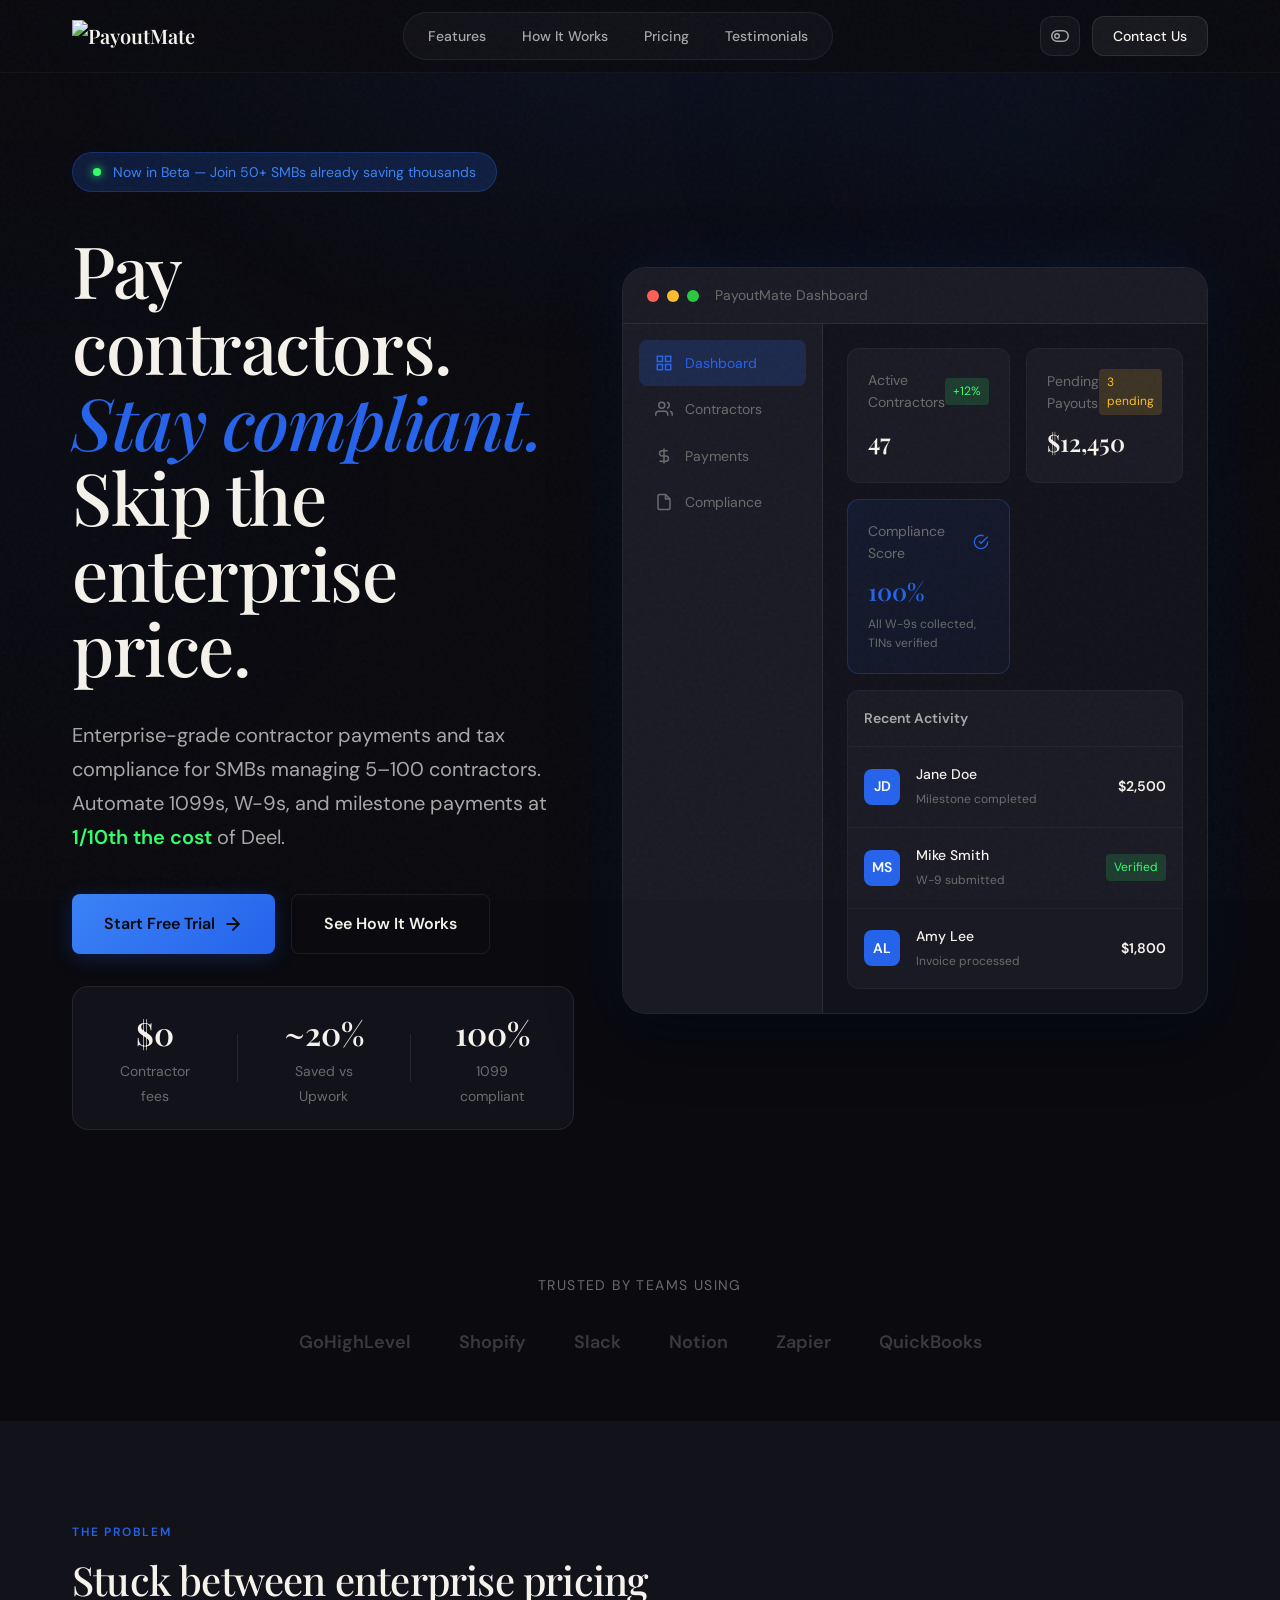
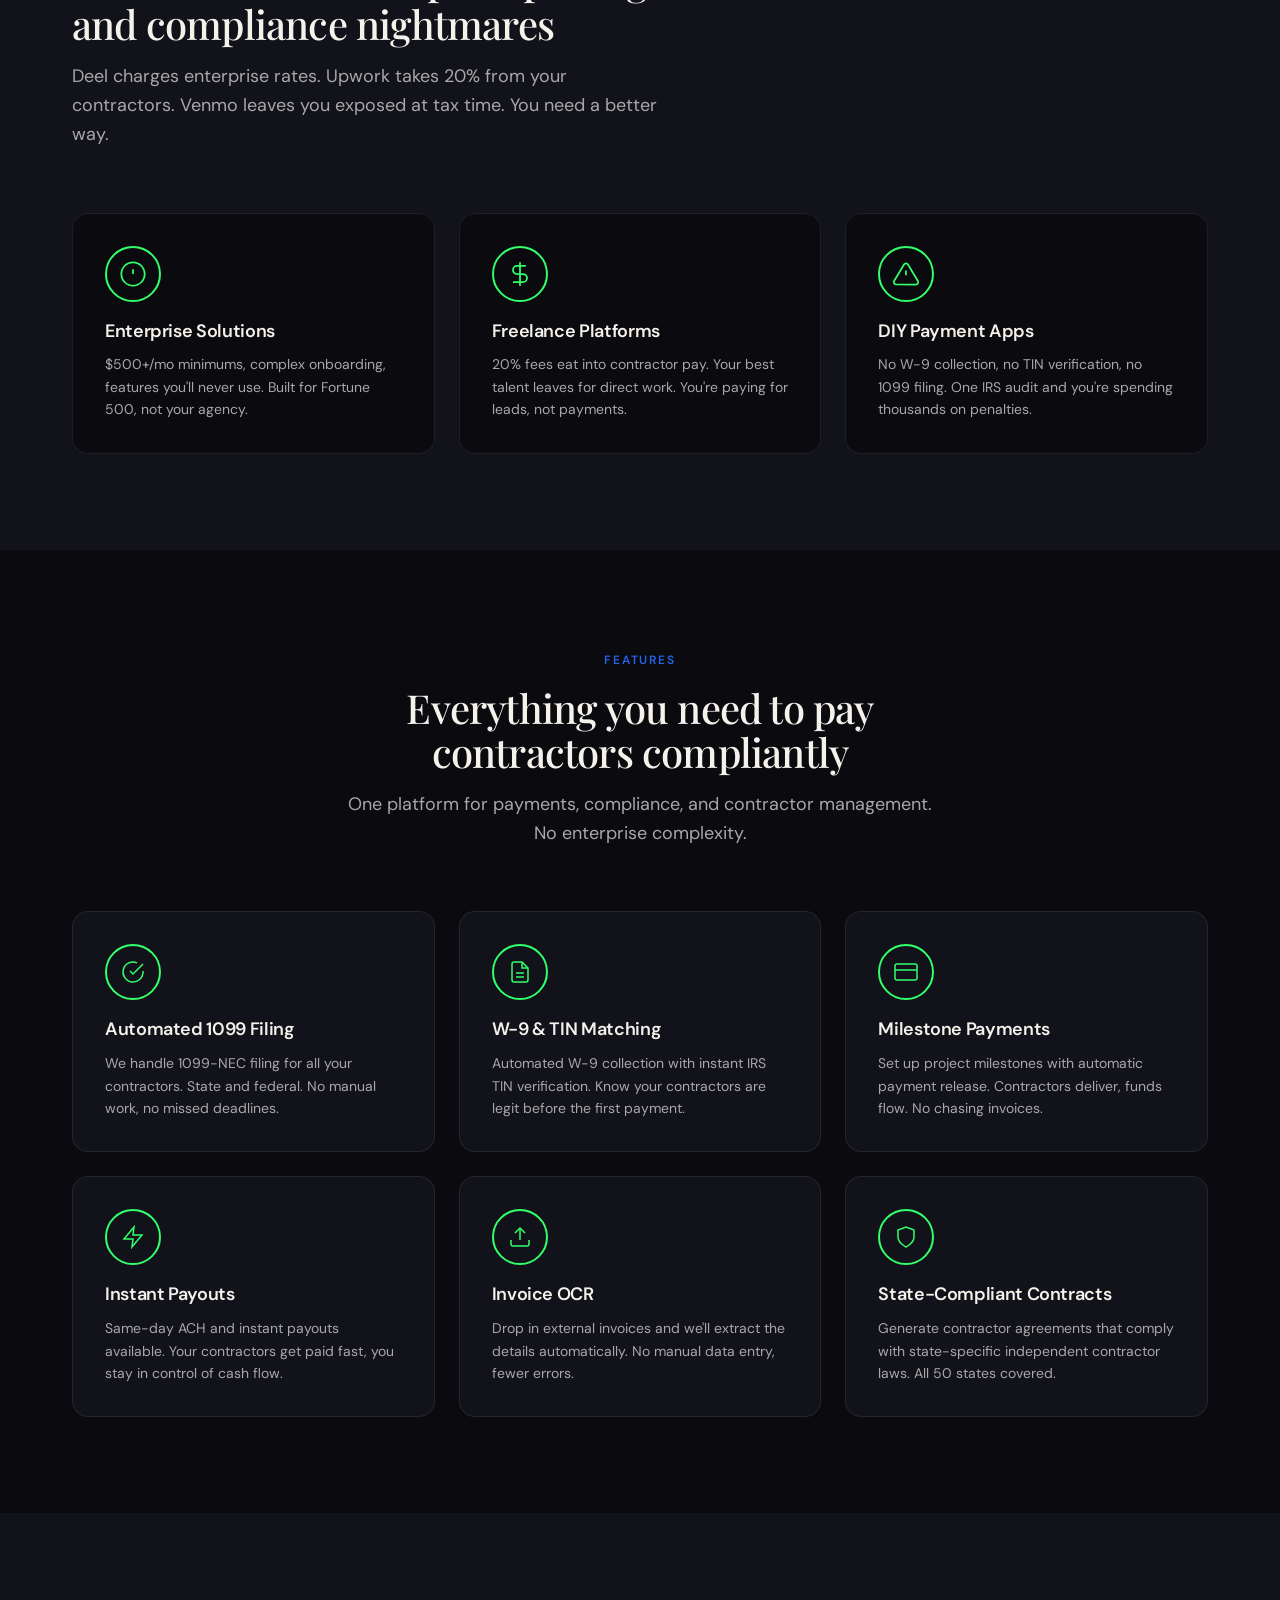
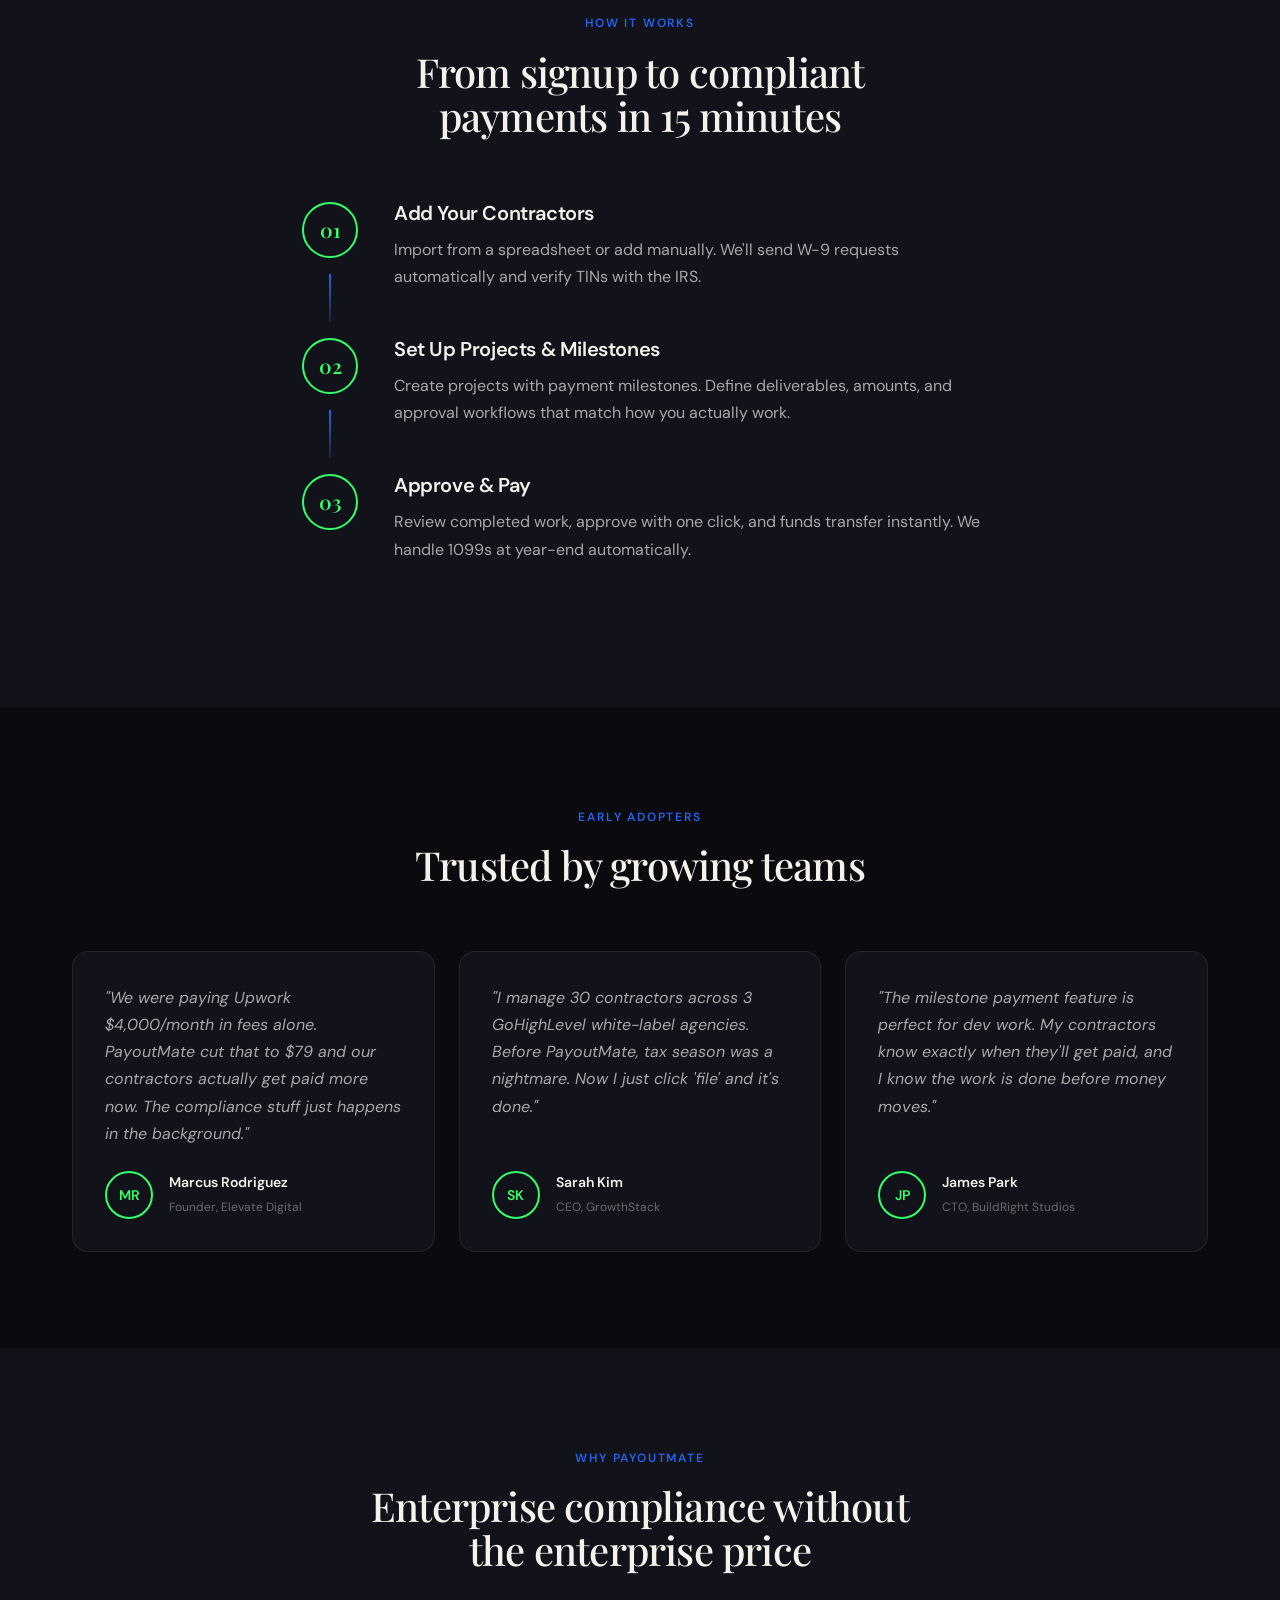
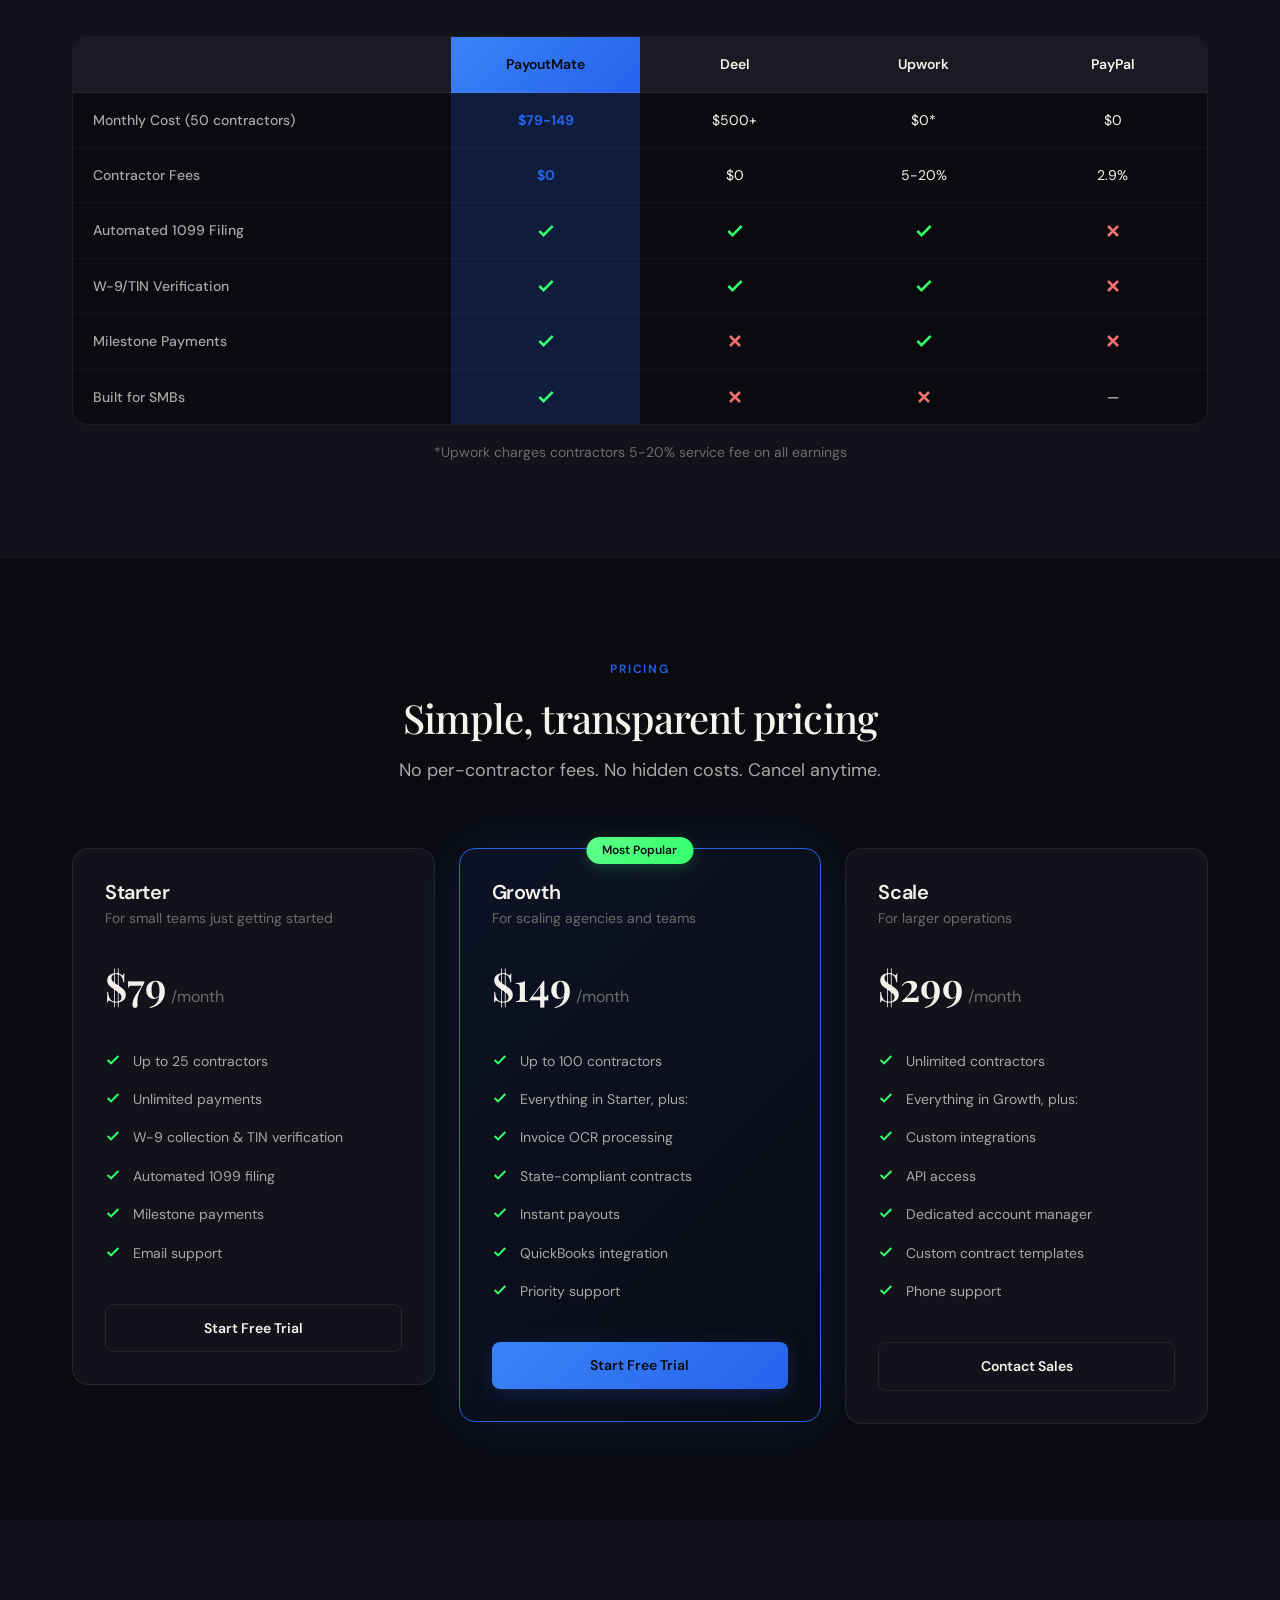
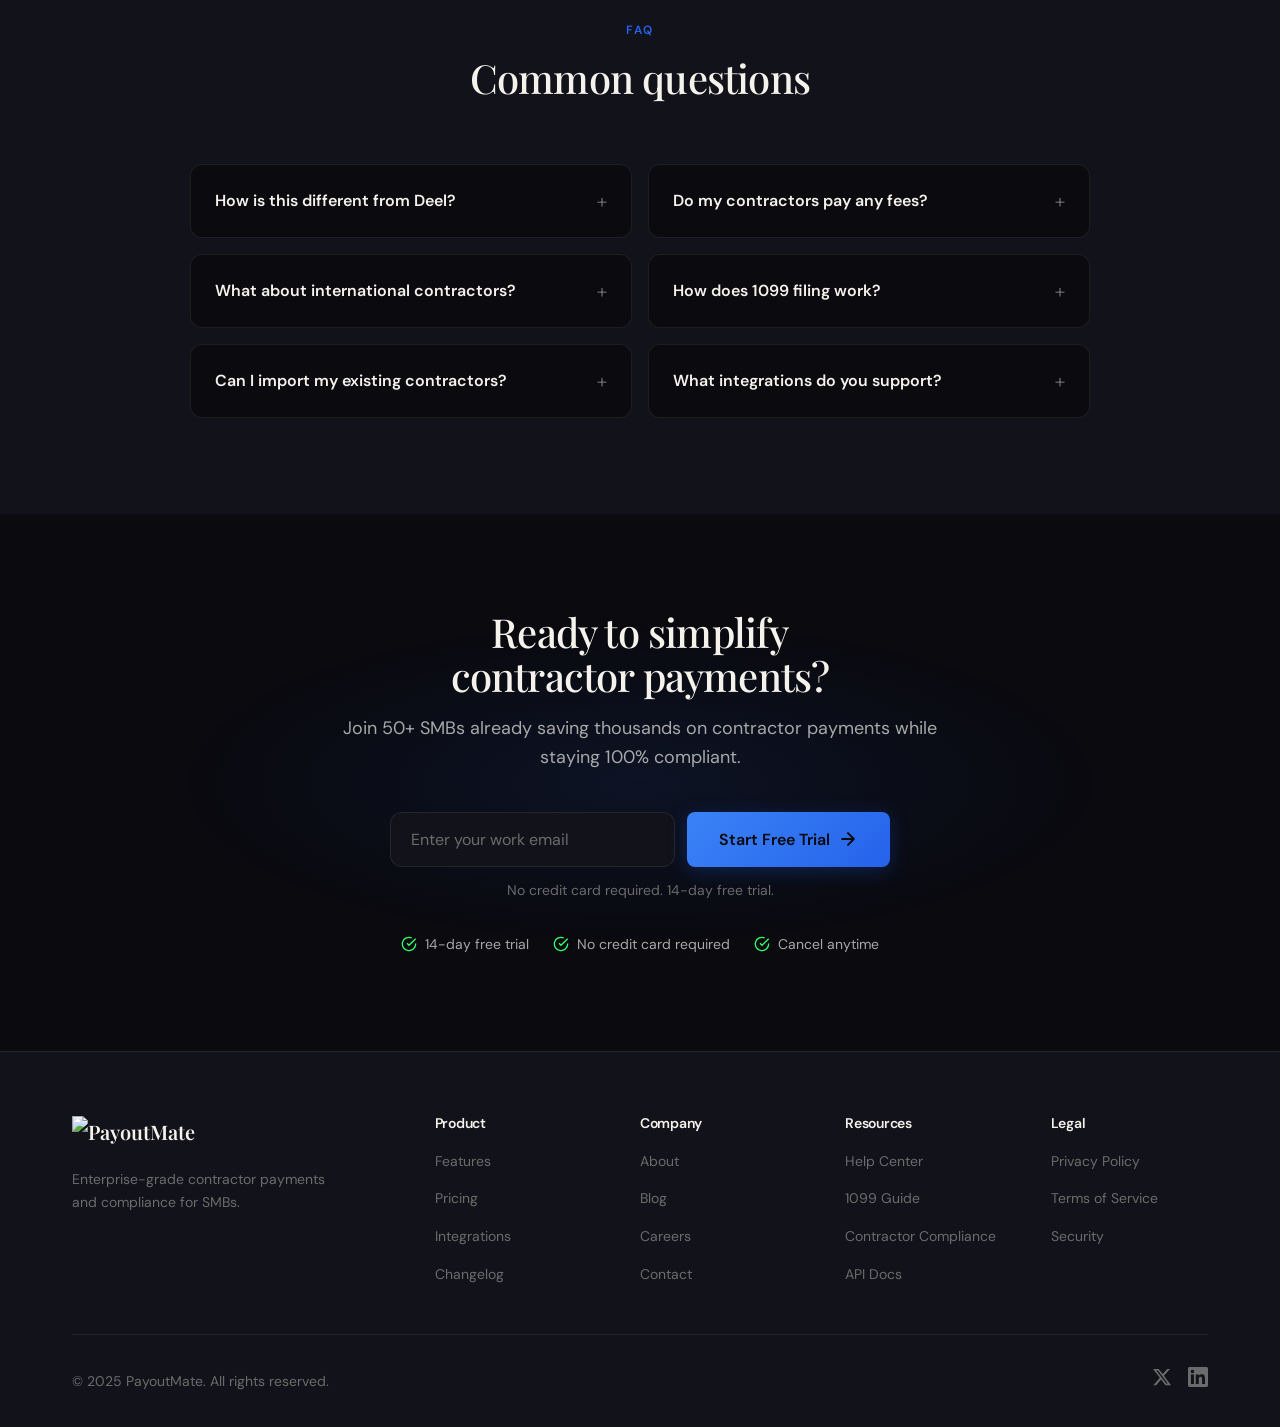
==== commit c4550528: "Build interactive dashboard demo with Contractors, Payments, and Compliance views - Added full Contr" ====
--- a/index.html
+++ b/index.html
@@ -7,26 +7,39 @@
     <title>PayoutMate | Contractor Payments & Compliance for SMBs</title>
     <link rel="preconnect" href="https://fonts.googleapis.com">
     <link rel="preconnect" href="https://fonts.gstatic.com" crossorigin>
-    <link href="https://fonts.googleapis.com/css2?family=Inter:wght@400;500;600;700;800&display=swap" rel="stylesheet">
+    <link href="https://fonts.googleapis.com/css2?family=Playfair+Display:wght@400;500;600;700;800&family=DM+Sans:wght@400;500;600;700&display=swap" rel="stylesheet">
     <link rel="stylesheet" href="styles.css">
 </head>
 <body>
+    <!-- Grain Overlay -->
+    <div class="grain-overlay"></div>
+
+    <!-- Ambient Glow Effects -->
+    <div class="ambient-glow glow-1"></div>
+    <div class="ambient-glow glow-2"></div>
+
     <!-- Navigation -->
     <nav class="navbar">
         <div class="nav-container">
             <a href="/" class="logo">
-                <svg width="32" height="32" viewBox="0 0 32 32" fill="none" xmlns="http://www.w3.org/2000/svg">
-                    <rect width="32" height="32" rx="8" fill="#0D9488"/>
-                    <path d="M8 16L14 22L24 10" stroke="white" stroke-width="3" stroke-linecap="round" stroke-linejoin="round"/>
-                </svg>
-                <span>PayoutMate</span>
+                <img src="https://res.cloudinary.com/dmgkjnefr/image/upload/v1764350991/payoutmate_banner_logo_dark_mode_r9jefz.png" alt="PayoutMate" class="logo-img">
             </a>
-            <div class="nav-links">
-                <a href="#features">Features</a>
-                <a href="#how-it-works">How It Works</a>
-                <a href="#pricing">Pricing</a>
-                <a href="#" class="nav-link-secondary">Log In</a>
-                <a href="#cta" class="btn btn-primary">Start Free Trial</a>
+            <div class="nav-links-wrapper">
+                <div class="nav-links-pill">
+                    <a href="#features">Features</a>
+                    <a href="#how-it-works">How It Works</a>
+                    <a href="#pricing">Pricing</a>
+                    <a href="#testimonials">Testimonials</a>
+                </div>
+            </div>
+            <div class="nav-actions">
+                <button class="nav-toggle-btn" aria-label="Toggle theme">
+                    <svg width="18" height="18" viewBox="0 0 24 24" fill="none" stroke="currentColor" stroke-width="2" stroke-linecap="round" stroke-linejoin="round">
+                        <rect x="1" y="5" width="22" height="14" rx="7" ry="7"></rect>
+                        <circle cx="8" cy="12" r="3"></circle>
+                    </svg>
+                </button>
+                <a href="#cta" class="btn btn-nav-primary">Contact Us</a>
             </div>
             <button class="mobile-menu-btn" aria-label="Toggle menu">
                 <span></span>
@@ -38,555 +51,371 @@
 
     <!-- Hero Section -->
     <header class="hero">
-        <div class="hero-container">
-            <div class="hero-badge">
-                <span class="badge-dot"></span>
-                Now in Beta — Join 50+ SMBs already saving thousands
-            </div>
-            <h1 class="hero-title">
-                Pay contractors.<br>
-                <span class="text-gradient">Stay compliant.</span><br>
-                Skip the enterprise price tag.
-            </h1>
-            <p class="hero-subtitle">
-                Enterprise-grade contractor payments and tax compliance for SMBs managing 5–100 contractors.
-                Automate 1099s, W-9s, and milestone payments at <strong>1/10th the cost</strong> of Deel.
-            </p>
-            <div class="hero-cta">
-                <a href="#cta" class="btn btn-primary btn-large">
-                    Start Free Trial
-                    <svg width="20" height="20" viewBox="0 0 20 20" fill="none" xmlns="http://www.w3.org/2000/svg">
-                        <path d="M4.167 10h11.666M10 4.167L15.833 10 10 15.833" stroke="currentColor" stroke-width="2" stroke-linecap="round" stroke-linejoin="round"/>
-                    </svg>
-                </a>
-                <a href="#how-it-works" class="btn btn-secondary btn-large">
-                    See How It Works
-                </a>
-            </div>
-            <div class="hero-stats">
-                <div class="stat">
-                    <span class="stat-value">$0</span>
-                    <span class="stat-label">Contractor fees</span>
-                </div>
-                <div class="stat-divider"></div>
-                <div class="stat">
-                    <span class="stat-value">~20%</span>
-                    <span class="stat-label">Saved vs Upwork</span>
-                </div>
-                <div class="stat-divider"></div>
-                <div class="stat">
-                    <span class="stat-value">100%</span>
-                    <span class="stat-label">1099 compliant</span>
-                </div>
-            </div>
-        </div>
-        <div class="hero-visual">
+        <div class="hero-container hero-split">
+            <div class="hero-content">
+                <div class="hero-badge animate-item">
+                    <span class="badge-pulse"></span>
+                    Now in Beta — Join 50+ SMBs already saving thousands
+                </div>
+                <h1 class="hero-title animate-item">
+                    <span class="title-line">Pay contractors.</span>
+                    <span class="title-line title-accent">Stay compliant.</span>
+                    <span class="title-line">Skip the enterprise price.</span>
+                </h1>
+                <p class="hero-subtitle animate-item">
+                    Enterprise-grade contractor payments and tax compliance for SMBs managing 5–100 contractors.
+                    Automate 1099s, W-9s, and milestone payments at <strong>1/10th the cost</strong> of Deel.
+                </p>
+                <div class="hero-cta animate-item">
+                    <a href="#cta" class="btn btn-primary btn-large">
+                        Start Free Trial
+                        <svg width="20" height="20" viewBox="0 0 20 20" fill="none">
+                            <path d="M4.167 10h11.666M10 4.167L15.833 10 10 15.833" stroke="currentColor" stroke-width="2" stroke-linecap="round" stroke-linejoin="round"/>
+                        </svg>
+                    </a>
+                    <a href="#how-it-works" class="btn btn-ghost btn-large">
+                        See How It Works
+                    </a>
+                </div>
+                <div class="hero-metrics animate-item">
+                    <div class="metric">
+                        <span class="metric-value">$0</span>
+                        <span class="metric-label">Contractor fees</span>
+                    </div>
+                    <div class="metric-divider"></div>
+                    <div class="metric">
+                        <span class="metric-value">~20%</span>
+                        <span class="metric-label">Saved vs Upwork</span>
+                    </div>
+                    <div class="metric-divider"></div>
+                    <div class="metric">
+                        <span class="metric-value">100%</span>
+                        <span class="metric-label">1099 compliant</span>
+                    </div>
+                </div>
+            </div>
+
+            <!-- Dashboard Preview -->
+            <div class="hero-visual animate-item">
             <div class="dashboard-preview">
-                <div class="dashboard-header">
-                    <div class="dashboard-dots">
+                <div class="dashboard-chrome">
+                    <div class="chrome-dots">
                         <span></span><span></span><span></span>
                     </div>
-                    <span class="dashboard-title">PayoutMate Dashboard</span>
-                </div>
-                <div class="dashboard-content">
-                    <div class="dashboard-sidebar">
-                        <div class="sidebar-item active" data-tab="dashboard">
+                    <span class="chrome-title">PayoutMate Dashboard</span>
+                </div>
+                <div class="dashboard-body">
+                    <aside class="dashboard-nav">
+                        <div class="nav-item active" data-view="dashboard">
                             <svg width="18" height="18" viewBox="0 0 24 24" fill="none" stroke="currentColor" stroke-width="2"><rect x="3" y="3" width="7" height="7"/><rect x="14" y="3" width="7" height="7"/><rect x="3" y="14" width="7" height="7"/><rect x="14" y="14" width="7" height="7"/></svg>
                             Dashboard
                         </div>
-                        <div class="sidebar-item" data-tab="contractors">
+                        <div class="nav-item" data-view="contractors">
                             <svg width="18" height="18" viewBox="0 0 24 24" fill="none" stroke="currentColor" stroke-width="2"><path d="M17 21v-2a4 4 0 0 0-4-4H5a4 4 0 0 0-4 4v2"/><circle cx="9" cy="7" r="4"/><path d="M23 21v-2a4 4 0 0 0-3-3.87"/><path d="M16 3.13a4 4 0 0 1 0 7.75"/></svg>
                             Contractors
                         </div>
-                        <div class="sidebar-item" data-tab="payments">
+                        <div class="nav-item" data-view="payments">
                             <svg width="18" height="18" viewBox="0 0 24 24" fill="none" stroke="currentColor" stroke-width="2"><path d="M12 2v20M17 5H9.5a3.5 3.5 0 0 0 0 7h5a3.5 3.5 0 0 1 0 7H6"/></svg>
                             Payments
                         </div>
-                        <div class="sidebar-item" data-tab="compliance">
+                        <div class="nav-item" data-view="compliance">
                             <svg width="18" height="18" viewBox="0 0 24 24" fill="none" stroke="currentColor" stroke-width="2"><path d="M14 2H6a2 2 0 0 0-2 2v16a2 2 0 0 0 2 2h12a2 2 0 0 0 2-2V8z"/><polyline points="14 2 14 8 20 8"/></svg>
                             Compliance
                         </div>
-                    </div>
-
-                    <!-- Dashboard Panel -->
-                    <div class="dashboard-main dashboard-panel active" data-panel="dashboard">
-                        <div class="dashboard-card">
-                            <div class="card-header">
+                    </aside>
+
+                    <!-- Dashboard View -->
+                    <main class="dashboard-main dashboard-view active" id="view-dashboard">
+                        <div class="stat-card">
+                            <div class="stat-header">
                                 <span>Active Contractors</span>
-                                <span class="card-badge success">+12% this month</span>
-                            </div>
-                            <div class="card-value">47</div>
-                        </div>
-                        <div class="dashboard-card">
-                            <div class="card-header">
+                                <span class="stat-badge positive">+12%</span>
+                            </div>
+                            <div class="stat-number">47</div>
+                        </div>
+                        <div class="stat-card">
+                            <div class="stat-header">
                                 <span>Pending Payouts</span>
-                                <span class="card-badge warning">3 awaiting approval</span>
-                            </div>
-                            <div class="card-value">$12,450</div>
-                        </div>
-                        <div class="dashboard-card highlight">
-                            <div class="card-header">
+                                <span class="stat-badge warning">3 pending</span>
+                            </div>
+                            <div class="stat-number">$12,450</div>
+                        </div>
+                        <div class="stat-card featured">
+                            <div class="stat-header">
                                 <span>Compliance Score</span>
-                                <svg width="16" height="16" viewBox="0 0 24 24" fill="none" stroke="#0D9488" stroke-width="2"><path d="M22 11.08V12a10 10 0 1 1-5.93-9.14"/><polyline points="22 4 12 14.01 9 11.01"/></svg>
-                            </div>
-                            <div class="card-value text-success">100%</div>
-                            <div class="card-subtext">All W-9s collected, TINs verified</div>
-                        </div>
-                        <div class="dashboard-table">
+                                <svg width="18" height="18" viewBox="0 0 24 24" fill="none" stroke="currentColor" stroke-width="2"><path d="M22 11.08V12a10 10 0 1 1-5.93-9.14"/><polyline points="22 4 12 14.01 9 11.01"/></svg>
+                            </div>
+                            <div class="stat-number accent">100%</div>
+                            <div class="stat-detail">All W-9s collected, TINs verified</div>
+                        </div>
+                        <div class="activity-feed">
+                            <div class="feed-header">Recent Activity</div>
+                            <div class="feed-item">
+                                <div class="feed-avatar">JD</div>
+                                <div class="feed-content">
+                                    <span class="feed-name">Jane Doe</span>
+                                    <span class="feed-action">Milestone completed</span>
+                                </div>
+                                <div class="feed-amount">$2,500</div>
+                            </div>
+                            <div class="feed-item">
+                                <div class="feed-avatar">MS</div>
+                                <div class="feed-content">
+                                    <span class="feed-name">Mike Smith</span>
+                                    <span class="feed-action">W-9 submitted</span>
+                                </div>
+                                <div class="feed-status">Verified</div>
+                            </div>
+                            <div class="feed-item">
+                                <div class="feed-avatar">AL</div>
+                                <div class="feed-content">
+                                    <span class="feed-name">Amy Lee</span>
+                                    <span class="feed-action">Invoice processed</span>
+                                </div>
+                                <div class="feed-amount">$1,800</div>
+                            </div>
+                        </div>
+                    </main>
+
+                    <!-- Contractors View -->
+                    <main class="dashboard-main dashboard-view" id="view-contractors">
+                        <div class="view-header-row">
+                            <h3 class="view-title">Contractors</h3>
+                            <button class="demo-btn demo-btn-primary">+ Add Contractor</button>
+                        </div>
+                        <div class="contractors-table">
                             <div class="table-header">
-                                <span>Recent Activity</span>
+                                <span class="col-name">Name</span>
+                                <span class="col-status">Status</span>
+                                <span class="col-rate">Rate</span>
+                                <span class="col-ytd">YTD Paid</span>
                             </div>
                             <div class="table-row">
-                                <div class="row-avatar">JD</div>
-                                <div class="row-info">
-                                    <span class="row-name">Jane Doe</span>
-                                    <span class="row-detail">Milestone completed</span>
-                                </div>
-                                <div class="row-amount">$2,500</div>
-                            </div>
-                            <div class="table-row">
-                                <div class="row-avatar">MS</div>
-                                <div class="row-info">
-                                    <span class="row-name">Mike Smith</span>
-                                    <span class="row-detail">W-9 submitted</span>
-                                </div>
-                                <div class="row-status success">Verified</div>
-                            </div>
-                            <div class="table-row">
-                                <div class="row-avatar">AL</div>
-                                <div class="row-info">
-                                    <span class="row-name">Amy Lee</span>
-                                    <span class="row-detail">Invoice processed</span>
-                                </div>
-                                <div class="row-amount">$1,800</div>
-                            </div>
-                        </div>
-                    </div>
-
-                    <!-- Contractors Panel -->
-                    <div class="dashboard-main dashboard-panel" data-panel="contractors">
-                        <div class="panel-header-row">
-                            <h3 class="panel-title">Contractors</h3>
-                            <button class="btn-small btn-primary-small">
-                                <svg width="14" height="14" viewBox="0 0 24 24" fill="none" stroke="currentColor" stroke-width="2"><line x1="12" y1="5" x2="12" y2="19"/><line x1="5" y1="12" x2="19" y2="12"/></svg>
-                                Add New
-                            </button>
-                        </div>
-                        <div class="contractors-filter-row">
-                            <div class="filter-tabs">
-                                <span class="filter-tab active">All (47)</span>
-                                <span class="filter-tab">Active (42)</span>
-                                <span class="filter-tab">Pending (5)</span>
-                            </div>
-                            <div class="search-box">
-                                <svg width="14" height="14" viewBox="0 0 24 24" fill="none" stroke="currentColor" stroke-width="2"><circle cx="11" cy="11" r="8"/><path d="M21 21l-4.35-4.35"/></svg>
-                                <input type="text" placeholder="Search contractors...">
-                            </div>
-                        </div>
-                        <div class="contractors-list">
-                            <div class="contractor-row">
-                                <div class="contractor-info">
-                                    <div class="row-avatar">JD</div>
-                                    <div class="contractor-details">
+                                <div class="col-name">
+                                    <div class="contractor-avatar">JD</div>
+                                    <div class="contractor-info">
                                         <span class="contractor-name">Jane Doe</span>
                                         <span class="contractor-role">UI/UX Designer</span>
                                     </div>
                                 </div>
-                                <div class="contractor-meta">
-                                    <span class="contractor-rate">$85/hr</span>
-                                    <span class="contractor-status active">Active</span>
-                                </div>
-                                <div class="contractor-ytd">
-                                    <span class="ytd-label">YTD</span>
-                                    <span class="ytd-amount">$24,500</span>
-                                </div>
-                                <div class="contractor-actions">
-                                    <button class="action-btn" title="View Profile">
-                                        <svg width="14" height="14" viewBox="0 0 24 24" fill="none" stroke="currentColor" stroke-width="2"><path d="M1 12s4-8 11-8 11 8 11 8-4 8-11 8-11-8-11-8z"/><circle cx="12" cy="12" r="3"/></svg>
-                                    </button>
-                                    <button class="action-btn" title="Send Payment">
-                                        <svg width="14" height="14" viewBox="0 0 24 24" fill="none" stroke="currentColor" stroke-width="2"><path d="M12 2v20M17 5H9.5a3.5 3.5 0 0 0 0 7h5a3.5 3.5 0 0 1 0 7H6"/></svg>
-                                    </button>
-                                </div>
-                            </div>
-                            <div class="contractor-row">
-                                <div class="contractor-info">
-                                    <div class="row-avatar blue">MS</div>
-                                    <div class="contractor-details">
+                                <span class="col-status"><span class="status-badge status-active">Active</span></span>
+                                <span class="col-rate">$85/hr</span>
+                                <span class="col-ytd">$24,500</span>
+                            </div>
+                            <div class="table-row">
+                                <div class="col-name">
+                                    <div class="contractor-avatar">MS</div>
+                                    <div class="contractor-info">
                                         <span class="contractor-name">Mike Smith</span>
                                         <span class="contractor-role">Full Stack Developer</span>
                                     </div>
                                 </div>
-                                <div class="contractor-meta">
-                                    <span class="contractor-rate">$120/hr</span>
-                                    <span class="contractor-status active">Active</span>
-                                </div>
-                                <div class="contractor-ytd">
-                                    <span class="ytd-label">YTD</span>
-                                    <span class="ytd-amount">$45,200</span>
-                                </div>
-                                <div class="contractor-actions">
-                                    <button class="action-btn" title="View Profile">
-                                        <svg width="14" height="14" viewBox="0 0 24 24" fill="none" stroke="currentColor" stroke-width="2"><path d="M1 12s4-8 11-8 11 8 11 8-4 8-11 8-11-8-11-8z"/><circle cx="12" cy="12" r="3"/></svg>
-                                    </button>
-                                    <button class="action-btn" title="Send Payment">
-                                        <svg width="14" height="14" viewBox="0 0 24 24" fill="none" stroke="currentColor" stroke-width="2"><path d="M12 2v20M17 5H9.5a3.5 3.5 0 0 0 0 7h5a3.5 3.5 0 0 1 0 7H6"/></svg>
-                                    </button>
-                                </div>
-                            </div>
-                            <div class="contractor-row">
-                                <div class="contractor-info">
-                                    <div class="row-avatar purple">AL</div>
-                                    <div class="contractor-details">
+                                <span class="col-status"><span class="status-badge status-active">Active</span></span>
+                                <span class="col-rate">$120/hr</span>
+                                <span class="col-ytd">$48,200</span>
+                            </div>
+                            <div class="table-row">
+                                <div class="col-name">
+                                    <div class="contractor-avatar">AL</div>
+                                    <div class="contractor-info">
                                         <span class="contractor-name">Amy Lee</span>
-                                        <span class="contractor-role">Content Writer</span>
-                                    </div>
-                                </div>
-                                <div class="contractor-meta">
-                                    <span class="contractor-rate">$65/hr</span>
-                                    <span class="contractor-status active">Active</span>
-                                </div>
-                                <div class="contractor-ytd">
-                                    <span class="ytd-label">YTD</span>
-                                    <span class="ytd-amount">$18,750</span>
-                                </div>
-                                <div class="contractor-actions">
-                                    <button class="action-btn" title="View Profile">
-                                        <svg width="14" height="14" viewBox="0 0 24 24" fill="none" stroke="currentColor" stroke-width="2"><path d="M1 12s4-8 11-8 11 8 11 8-4 8-11 8-11-8-11-8z"/><circle cx="12" cy="12" r="3"/></svg>
-                                    </button>
-                                    <button class="action-btn" title="Send Payment">
-                                        <svg width="14" height="14" viewBox="0 0 24 24" fill="none" stroke="currentColor" stroke-width="2"><path d="M12 2v20M17 5H9.5a3.5 3.5 0 0 0 0 7h5a3.5 3.5 0 0 1 0 7H6"/></svg>
-                                    </button>
-                                </div>
-                            </div>
-                            <div class="contractor-row">
-                                <div class="contractor-info">
-                                    <div class="row-avatar orange">TC</div>
-                                    <div class="contractor-details">
-                                        <span class="contractor-name">Tom Chen</span>
+                                        <span class="contractor-role">Content Strategist</span>
+                                    </div>
+                                </div>
+                                <span class="col-status"><span class="status-badge status-active">Active</span></span>
+                                <span class="col-rate">$75/hr</span>
+                                <span class="col-ytd">$18,750</span>
+                            </div>
+                            <div class="table-row">
+                                <div class="col-name">
+                                    <div class="contractor-avatar">RK</div>
+                                    <div class="contractor-info">
+                                        <span class="contractor-name">Robert Kim</span>
                                         <span class="contractor-role">DevOps Engineer</span>
                                     </div>
                                 </div>
-                                <div class="contractor-meta">
-                                    <span class="contractor-rate">$110/hr</span>
-                                    <span class="contractor-status pending">Pending W-9</span>
-                                </div>
-                                <div class="contractor-ytd">
-                                    <span class="ytd-label">YTD</span>
-                                    <span class="ytd-amount">$0</span>
-                                </div>
-                                <div class="contractor-actions">
-                                    <button class="action-btn" title="View Profile">
-                                        <svg width="14" height="14" viewBox="0 0 24 24" fill="none" stroke="currentColor" stroke-width="2"><path d="M1 12s4-8 11-8 11 8 11 8-4 8-11 8-11-8-11-8z"/><circle cx="12" cy="12" r="3"/></svg>
-                                    </button>
-                                    <button class="action-btn disabled" title="W-9 Required">
-                                        <svg width="14" height="14" viewBox="0 0 24 24" fill="none" stroke="currentColor" stroke-width="2"><path d="M12 2v20M17 5H9.5a3.5 3.5 0 0 0 0 7h5a3.5 3.5 0 0 1 0 7H6"/></svg>
-                                    </button>
-                                </div>
-                            </div>
-                        </div>
-                    </div>
-
-                    <!-- Payments Panel -->
-                    <div class="dashboard-main dashboard-panel" data-panel="payments">
-                        <div class="panel-header-row">
-                            <h3 class="panel-title">Payments</h3>
-                            <button class="btn-small btn-primary-small">
-                                <svg width="14" height="14" viewBox="0 0 24 24" fill="none" stroke="currentColor" stroke-width="2"><line x1="12" y1="5" x2="12" y2="19"/><line x1="5" y1="12" x2="19" y2="12"/></svg>
-                                New Payment
-                            </button>
-                        </div>
-                        <div class="payments-summary">
-                            <div class="summary-card">
-                                <div class="summary-icon pending-icon">
-                                    <svg width="18" height="18" viewBox="0 0 24 24" fill="none" stroke="currentColor" stroke-width="2"><circle cx="12" cy="12" r="10"/><polyline points="12 6 12 12 16 14"/></svg>
-                                </div>
-                                <div class="summary-content">
-                                    <span class="summary-value">$12,450</span>
-                                    <span class="summary-label">Pending Approval</span>
-                                </div>
-                            </div>
-                            <div class="summary-card">
-                                <div class="summary-icon scheduled-icon">
-                                    <svg width="18" height="18" viewBox="0 0 24 24" fill="none" stroke="currentColor" stroke-width="2"><rect x="3" y="4" width="18" height="18" rx="2" ry="2"/><line x1="16" y1="2" x2="16" y2="6"/><line x1="8" y1="2" x2="8" y2="6"/><line x1="3" y1="10" x2="21" y2="10"/></svg>
-                                </div>
-                                <div class="summary-content">
-                                    <span class="summary-value">$8,200</span>
-                                    <span class="summary-label">Scheduled</span>
-                                </div>
-                            </div>
-                            <div class="summary-card">
-                                <div class="summary-icon completed-icon">
-                                    <svg width="18" height="18" viewBox="0 0 24 24" fill="none" stroke="currentColor" stroke-width="2"><path d="M22 11.08V12a10 10 0 1 1-5.93-9.14"/><polyline points="22 4 12 14.01 9 11.01"/></svg>
-                                </div>
-                                <div class="summary-content">
-                                    <span class="summary-value">$124,500</span>
-                                    <span class="summary-label">Paid This Month</span>
-                                </div>
-                            </div>
-                        </div>
-                        <div class="payments-section">
-                            <div class="section-subheader">
-                                <span>Pending Approval</span>
-                                <button class="btn-text">Approve All</button>
-                            </div>
-                            <div class="payment-row pending-payment">
+                                <span class="col-status"><span class="status-badge status-pending">Onboarding</span></span>
+                                <span class="col-rate">$95/hr</span>
+                                <span class="col-ytd">$0</span>
+                            </div>
+                            <div class="table-row">
+                                <div class="col-name">
+                                    <div class="contractor-avatar">SP</div>
+                                    <div class="contractor-info">
+                                        <span class="contractor-name">Sarah Park</span>
+                                        <span class="contractor-role">Marketing Lead</span>
+                                    </div>
+                                </div>
+                                <span class="col-status"><span class="status-badge status-active">Active</span></span>
+                                <span class="col-rate">$90/hr</span>
+                                <span class="col-ytd">$32,400</span>
+                            </div>
+                        </div>
+                    </main>
+
+                    <!-- Payments View -->
+                    <main class="dashboard-main dashboard-view" id="view-payments">
+                        <div class="view-header-row">
+                            <h3 class="view-title">Payments</h3>
+                            <button class="demo-btn demo-btn-primary">+ New Payment</button>
+                        </div>
+                        <div class="payments-stats">
+                            <div class="payment-stat-card">
+                                <span class="payment-stat-label">Due This Week</span>
+                                <span class="payment-stat-value">$8,450</span>
+                            </div>
+                            <div class="payment-stat-card">
+                                <span class="payment-stat-label">Scheduled</span>
+                                <span class="payment-stat-value">$15,200</span>
+                            </div>
+                            <div class="payment-stat-card">
+                                <span class="payment-stat-label">Paid (MTD)</span>
+                                <span class="payment-stat-value">$42,800</span>
+                            </div>
+                        </div>
+                        <div class="payments-list">
+                            <div class="list-section-header">Pending Approval</div>
+                            <div class="payment-item">
                                 <div class="payment-info">
-                                    <div class="row-avatar">JD</div>
+                                    <div class="contractor-avatar small">JD</div>
                                     <div class="payment-details">
                                         <span class="payment-name">Jane Doe</span>
-                                        <span class="payment-desc">Website Redesign - Phase 2</span>
-                                    </div>
-                                </div>
-                                <div class="payment-amount">$2,500</div>
-                                <div class="payment-actions">
-                                    <button class="approve-btn">Approve</button>
-                                    <button class="reject-btn">Reject</button>
-                                </div>
-                            </div>
-                            <div class="payment-row pending-payment">
+                                        <span class="payment-desc">Sprint 12 - UI Components</span>
+                                    </div>
+                                </div>
+                                <div class="payment-meta">
+                                    <span class="payment-amount">$2,500</span>
+                                    <button class="demo-btn demo-btn-small demo-btn-success">Approve</button>
+                                </div>
+                            </div>
+                            <div class="payment-item">
                                 <div class="payment-info">
-                                    <div class="row-avatar blue">MS</div>
+                                    <div class="contractor-avatar small">MS</div>
                                     <div class="payment-details">
                                         <span class="payment-name">Mike Smith</span>
-                                        <span class="payment-desc">API Integration - Sprint 4</span>
-                                    </div>
-                                </div>
-                                <div class="payment-amount">$6,200</div>
-                                <div class="payment-actions">
-                                    <button class="approve-btn">Approve</button>
-                                    <button class="reject-btn">Reject</button>
-                                </div>
-                            </div>
-                            <div class="payment-row pending-payment">
+                                        <span class="payment-desc">API Integration - Phase 2</span>
+                                    </div>
+                                </div>
+                                <div class="payment-meta">
+                                    <span class="payment-amount">$4,800</span>
+                                    <button class="demo-btn demo-btn-small demo-btn-success">Approve</button>
+                                </div>
+                            </div>
+                            <div class="list-section-header">Scheduled</div>
+                            <div class="payment-item scheduled">
                                 <div class="payment-info">
-                                    <div class="row-avatar purple">AL</div>
+                                    <div class="contractor-avatar small">AL</div>
                                     <div class="payment-details">
                                         <span class="payment-name">Amy Lee</span>
-                                        <span class="payment-desc">Blog Posts (10 articles)</span>
-                                    </div>
-                                </div>
-                                <div class="payment-amount">$3,750</div>
-                                <div class="payment-actions">
-                                    <button class="approve-btn">Approve</button>
-                                    <button class="reject-btn">Reject</button>
-                                </div>
-                            </div>
-                        </div>
-                        <div class="payments-section">
-                            <div class="section-subheader">
-                                <span>Recent Payments</span>
-                                <button class="btn-text">View All</button>
-                            </div>
-                            <div class="payment-row completed-payment">
+                                        <span class="payment-desc">Monthly Retainer - Dec</span>
+                                    </div>
+                                </div>
+                                <div class="payment-meta">
+                                    <span class="payment-amount">$3,000</span>
+                                    <span class="payment-date">Dec 15</span>
+                                </div>
+                            </div>
+                            <div class="payment-item scheduled">
                                 <div class="payment-info">
-                                    <div class="row-avatar blue">MS</div>
+                                    <div class="contractor-avatar small">SP</div>
                                     <div class="payment-details">
-                                        <span class="payment-name">Mike Smith</span>
-                                        <span class="payment-desc">Nov 25, 2025</span>
-                                    </div>
-                                </div>
-                                <div class="payment-amount">$4,800</div>
-                                <div class="payment-status-badge success">Paid</div>
-                            </div>
-                            <div class="payment-row completed-payment">
-                                <div class="payment-info">
-                                    <div class="row-avatar">JD</div>
-                                    <div class="payment-details">
-                                        <span class="payment-name">Jane Doe</span>
-                                        <span class="payment-desc">Nov 22, 2025</span>
-                                    </div>
-                                </div>
-                                <div class="payment-amount">$1,850</div>
-                                <div class="payment-status-badge success">Paid</div>
-                            </div>
-                        </div>
-                    </div>
-
-                    <!-- Compliance Panel -->
-                    <div class="dashboard-main dashboard-panel" data-panel="compliance">
-                        <div class="panel-header-row">
-                            <h3 class="panel-title">Compliance Center</h3>
-                            <div class="compliance-score-badge">
-                                <svg width="14" height="14" viewBox="0 0 24 24" fill="none" stroke="currentColor" stroke-width="2"><path d="M12 22s8-4 8-10V5l-8-3-8 3v7c0 6 8 10 8 10z"/></svg>
+                                        <span class="payment-name">Sarah Park</span>
+                                        <span class="payment-desc">Campaign Q4 Bonus</span>
+                                    </div>
+                                </div>
+                                <div class="payment-meta">
+                                    <span class="payment-amount">$5,000</span>
+                                    <span class="payment-date">Dec 20</span>
+                                </div>
+                            </div>
+                        </div>
+                    </main>
+
+                    <!-- Compliance View -->
+                    <main class="dashboard-main dashboard-view" id="view-compliance">
+                        <div class="view-header-row">
+                            <h3 class="view-title">Compliance</h3>
+                            <span class="compliance-badge-large">
+                                <svg width="16" height="16" viewBox="0 0 24 24" fill="none" stroke="currentColor" stroke-width="2"><path d="M22 11.08V12a10 10 0 1 1-5.93-9.14"/><polyline points="22 4 12 14.01 9 11.01"/></svg>
                                 100% Compliant
-                            </div>
-                        </div>
-                        <div class="compliance-overview">
-                            <div class="compliance-stat-card">
-                                <div class="compliance-stat-header">
-                                    <span class="compliance-stat-title">W-9 Collection</span>
-                                    <span class="compliance-stat-badge success">Complete</span>
+                            </span>
+                        </div>
+                        <div class="compliance-grid">
+                            <div class="compliance-card">
+                                <div class="compliance-card-header">
+                                    <span class="compliance-card-title">W-9 Forms</span>
+                                    <span class="compliance-count">47/47</span>
                                 </div>
                                 <div class="compliance-progress">
                                     <div class="progress-bar">
                                         <div class="progress-fill" style="width: 100%"></div>
                                     </div>
-                                    <span class="progress-text">47/47 collected</span>
-                                </div>
-                            </div>
-                            <div class="compliance-stat-card">
-                                <div class="compliance-stat-header">
-                                    <span class="compliance-stat-title">TIN Verification</span>
-                                    <span class="compliance-stat-badge success">Verified</span>
+                                </div>
+                                <span class="compliance-status-text success">All contractors submitted</span>
+                            </div>
+                            <div class="compliance-card">
+                                <div class="compliance-card-header">
+                                    <span class="compliance-card-title">TIN Verification</span>
+                                    <span class="compliance-count">47/47</span>
                                 </div>
                                 <div class="compliance-progress">
                                     <div class="progress-bar">
                                         <div class="progress-fill" style="width: 100%"></div>
                                     </div>
-                                    <span class="progress-text">47/47 verified with IRS</span>
-                                </div>
-                            </div>
-                            <div class="compliance-stat-card">
-                                <div class="compliance-stat-header">
-                                    <span class="compliance-stat-title">1099-NEC Filing</span>
-                                    <span class="compliance-stat-badge info">Ready</span>
-                                </div>
-                                <div class="compliance-progress">
-                                    <div class="progress-bar">
-                                        <div class="progress-fill ready" style="width: 85%"></div>
-                                    </div>
-                                    <span class="progress-text">38 contractors over $600 threshold</span>
-                                </div>
+                                </div>
+                                <span class="compliance-status-text success">All TINs verified with IRS</span>
                             </div>
                         </div>
                         <div class="compliance-section">
-                            <div class="section-subheader">
-                                <span>Contractor Compliance Status</span>
-                                <button class="btn-text">Export Report</button>
-                            </div>
-                            <div class="compliance-list">
-                                <div class="compliance-row">
-                                    <div class="compliance-contractor">
-                                        <div class="row-avatar">JD</div>
-                                        <span class="compliance-name">Jane Doe</span>
-                                    </div>
-                                    <div class="compliance-item">
-                                        <span class="item-label">W-9</span>
-                                        <span class="item-status success">
-                                            <svg width="12" height="12" viewBox="0 0 24 24" fill="none" stroke="currentColor" stroke-width="3"><polyline points="20 6 9 17 4 12"/></svg>
-                                        </span>
-                                    </div>
-                                    <div class="compliance-item">
-                                        <span class="item-label">TIN</span>
-                                        <span class="item-status success">
-                                            <svg width="12" height="12" viewBox="0 0 24 24" fill="none" stroke="currentColor" stroke-width="3"><polyline points="20 6 9 17 4 12"/></svg>
-                                        </span>
-                                    </div>
-                                    <div class="compliance-item">
-                                        <span class="item-label">1099</span>
-                                        <span class="item-status ready">Ready</span>
-                                    </div>
-                                    <div class="compliance-ytd">$24,500</div>
-                                </div>
-                                <div class="compliance-row">
-                                    <div class="compliance-contractor">
-                                        <div class="row-avatar blue">MS</div>
-                                        <span class="compliance-name">Mike Smith</span>
-                                    </div>
-                                    <div class="compliance-item">
-                                        <span class="item-label">W-9</span>
-                                        <span class="item-status success">
-                                            <svg width="12" height="12" viewBox="0 0 24 24" fill="none" stroke="currentColor" stroke-width="3"><polyline points="20 6 9 17 4 12"/></svg>
-                                        </span>
-                                    </div>
-                                    <div class="compliance-item">
-                                        <span class="item-label">TIN</span>
-                                        <span class="item-status success">
-                                            <svg width="12" height="12" viewBox="0 0 24 24" fill="none" stroke="currentColor" stroke-width="3"><polyline points="20 6 9 17 4 12"/></svg>
-                                        </span>
-                                    </div>
-                                    <div class="compliance-item">
-                                        <span class="item-label">1099</span>
-                                        <span class="item-status ready">Ready</span>
-                                    </div>
-                                    <div class="compliance-ytd">$45,200</div>
-                                </div>
-                                <div class="compliance-row">
-                                    <div class="compliance-contractor">
-                                        <div class="row-avatar purple">AL</div>
-                                        <span class="compliance-name">Amy Lee</span>
-                                    </div>
-                                    <div class="compliance-item">
-                                        <span class="item-label">W-9</span>
-                                        <span class="item-status success">
-                                            <svg width="12" height="12" viewBox="0 0 24 24" fill="none" stroke="currentColor" stroke-width="3"><polyline points="20 6 9 17 4 12"/></svg>
-                                        </span>
-                                    </div>
-                                    <div class="compliance-item">
-                                        <span class="item-label">TIN</span>
-                                        <span class="item-status success">
-                                            <svg width="12" height="12" viewBox="0 0 24 24" fill="none" stroke="currentColor" stroke-width="3"><polyline points="20 6 9 17 4 12"/></svg>
-                                        </span>
-                                    </div>
-                                    <div class="compliance-item">
-                                        <span class="item-label">1099</span>
-                                        <span class="item-status ready">Ready</span>
-                                    </div>
-                                    <div class="compliance-ytd">$18,750</div>
-                                </div>
-                                <div class="compliance-row">
-                                    <div class="compliance-contractor">
-                                        <div class="row-avatar orange">TC</div>
-                                        <span class="compliance-name">Tom Chen</span>
-                                    </div>
-                                    <div class="compliance-item">
-                                        <span class="item-label">W-9</span>
-                                        <span class="item-status warning">
-                                            <svg width="12" height="12" viewBox="0 0 24 24" fill="none" stroke="currentColor" stroke-width="3"><circle cx="12" cy="12" r="10"/><line x1="12" y1="8" x2="12" y2="12"/><line x1="12" y1="16" x2="12.01" y2="16"/></svg>
-                                        </span>
-                                    </div>
-                                    <div class="compliance-item">
-                                        <span class="item-label">TIN</span>
-                                        <span class="item-status pending">Pending</span>
-                                    </div>
-                                    <div class="compliance-item">
-                                        <span class="item-label">1099</span>
-                                        <span class="item-status na">N/A</span>
-                                    </div>
-                                    <div class="compliance-ytd">$0</div>
-                                </div>
-                            </div>
-                        </div>
-                        <div class="compliance-actions-bar">
-                            <button class="btn-small btn-secondary-small">
-                                <svg width="14" height="14" viewBox="0 0 24 24" fill="none" stroke="currentColor" stroke-width="2"><path d="M21 15v4a2 2 0 0 1-2 2H5a2 2 0 0 1-2-2v-4"/><polyline points="7 10 12 15 17 10"/><line x1="12" y1="15" x2="12" y2="3"/></svg>
-                                Download W-9s
-                            </button>
-                            <button class="btn-small btn-primary-small">
-                                <svg width="14" height="14" viewBox="0 0 24 24" fill="none" stroke="currentColor" stroke-width="2"><path d="M14 2H6a2 2 0 0 0-2 2v16a2 2 0 0 0 2 2h12a2 2 0 0 0 2-2V8z"/><polyline points="14 2 14 8 20 8"/></svg>
-                                Preview 1099s
-                            </button>
-                        </div>
-                    </div>
+                            <div class="list-section-header">1099-NEC Status (2024)</div>
+                            <div class="compliance-row">
+                                <div class="compliance-row-info">
+                                    <svg width="18" height="18" viewBox="0 0 24 24" fill="none" stroke="currentColor" stroke-width="2"><path d="M14 2H6a2 2 0 0 0-2 2v16a2 2 0 0 0 2 2h12a2 2 0 0 0 2-2V8z"/><polyline points="14 2 14 8 20 8"/></svg>
+                                    <div>
+                                        <span class="compliance-row-title">Forms Ready to File</span>
+                                        <span class="compliance-row-sub">12 contractors over $600 threshold</span>
+                                    </div>
+                                </div>
+                                <span class="status-badge status-ready">Ready</span>
+                            </div>
+                            <div class="compliance-row">
+                                <div class="compliance-row-info">
+                                    <svg width="18" height="18" viewBox="0 0 24 24" fill="none" stroke="currentColor" stroke-width="2"><rect x="3" y="4" width="18" height="18" rx="2" ry="2"/><line x1="16" y1="2" x2="16" y2="6"/><line x1="8" y1="2" x2="8" y2="6"/><line x1="3" y1="10" x2="21" y2="10"/></svg>
+                                    <div>
+                                        <span class="compliance-row-title">Filing Deadline</span>
+                                        <span class="compliance-row-sub">January 31, 2025</span>
+                                    </div>
+                                </div>
+                                <span class="status-badge status-info">62 days</span>
+                            </div>
+                            <div class="compliance-row">
+                                <div class="compliance-row-info">
+                                    <svg width="18" height="18" viewBox="0 0 24 24" fill="none" stroke="currentColor" stroke-width="2"><path d="M22 11.08V12a10 10 0 1 1-5.93-9.14"/><polyline points="22 4 12 14.01 9 11.01"/></svg>
+                                    <div>
+                                        <span class="compliance-row-title">Auto-File Enabled</span>
+                                        <span class="compliance-row-sub">Forms will be submitted automatically</span>
+                                    </div>
+                                </div>
+                                <span class="status-badge status-active">On</span>
+                            </div>
+                        </div>
+                    </main>
                 </div>
             </div>
         </div>
     </header>
 
-    <!-- Logos Section -->
-    <section class="logos-section">
-        <div class="container">
-            <p class="logos-label">Built for teams using</p>
-            <div class="logos-grid">
-                <div class="logo-item">
-                    <svg viewBox="0 0 120 30" fill="currentColor"><text x="0" y="22" font-size="18" font-weight="600">GoHighLevel</text></svg>
-                </div>
-                <div class="logo-item">
-                    <svg viewBox="0 0 80 30" fill="currentColor"><text x="0" y="22" font-size="18" font-weight="600">Shopify</text></svg>
-                </div>
-                <div class="logo-item">
-                    <svg viewBox="0 0 60 30" fill="currentColor"><text x="0" y="22" font-size="18" font-weight="600">Slack</text></svg>
-                </div>
-                <div class="logo-item">
-                    <svg viewBox="0 0 70 30" fill="currentColor"><text x="0" y="22" font-size="18" font-weight="600">Notion</text></svg>
-                </div>
-                <div class="logo-item">
-                    <svg viewBox="0 0 80 30" fill="currentColor"><text x="0" y="22" font-size="18" font-weight="600">Zapier</text></svg>
-                </div>
-                <div class="logo-item">
-                    <svg viewBox="0 0 100 30" fill="currentColor"><text x="0" y="22" font-size="18" font-weight="600">QuickBooks</text></svg>
-                </div>
+    <!-- Trusted By Section -->
+    <section class="trust-section">
+        <div class="container">
+            <p class="trust-label">Trusted by teams using</p>
+            <div class="trust-logos">
+                <div class="trust-logo">GoHighLevel</div>
+                <div class="trust-logo">Shopify</div>
+                <div class="trust-logo">Slack</div>
+                <div class="trust-logo">Notion</div>
+                <div class="trust-logo">Zapier</div>
+                <div class="trust-logo">QuickBooks</div>
             </div>
         </div>
     </section>
@@ -594,37 +423,37 @@
     <!-- Problem Section -->
     <section class="problem-section">
         <div class="container">
-            <div class="problem-grid">
-                <div class="problem-content">
-                    <span class="section-label">The Problem</span>
-                    <h2 class="section-title">You're stuck between enterprise pricing and compliance nightmares</h2>
-                    <p class="section-description">
+            <div class="problem-layout">
+                <div class="problem-header">
+                    <span class="section-eyebrow">The Problem</span>
+                    <h2 class="section-headline">Stuck between enterprise pricing<br>and compliance nightmares</h2>
+                    <p class="section-subhead">
                         Deel charges enterprise rates. Upwork takes 20% from your contractors.
-                        Venmo and PayPal leave you exposed at tax time. You need a better way.
+                        Venmo leaves you exposed at tax time. You need a better way.
                     </p>
                 </div>
-                <div class="problem-cards">
-                    <div class="problem-card">
-                        <div class="problem-icon red">
-                            <svg width="24" height="24" viewBox="0 0 24 24" fill="none" stroke="currentColor" stroke-width="2"><circle cx="12" cy="12" r="10"/><line x1="12" y1="8" x2="12" y2="12"/><line x1="12" y1="16" x2="12.01" y2="16"/></svg>
+                <div class="problem-grid">
+                    <article class="problem-card" data-animate>
+                        <div class="problem-icon">
+                            <svg width="28" height="28" viewBox="0 0 24 24" fill="none" stroke="currentColor" stroke-width="1.5"><circle cx="12" cy="12" r="10"/><line x1="12" y1="8" x2="12" y2="12"/><line x1="12" y1="16" x2="12.01" y2="16"/></svg>
                         </div>
                         <h3>Enterprise Solutions</h3>
                         <p>$500+/mo minimums, complex onboarding, features you'll never use. Built for Fortune 500, not your agency.</p>
-                    </div>
-                    <div class="problem-card">
-                        <div class="problem-icon orange">
-                            <svg width="24" height="24" viewBox="0 0 24 24" fill="none" stroke="currentColor" stroke-width="2"><path d="M12 2v20M17 5H9.5a3.5 3.5 0 0 0 0 7h5a3.5 3.5 0 0 1 0 7H6"/></svg>
+                    </article>
+                    <article class="problem-card" data-animate>
+                        <div class="problem-icon">
+                            <svg width="28" height="28" viewBox="0 0 24 24" fill="none" stroke="currentColor" stroke-width="1.5"><path d="M12 2v20M17 5H9.5a3.5 3.5 0 0 0 0 7h5a3.5 3.5 0 0 1 0 7H6"/></svg>
                         </div>
                         <h3>Freelance Platforms</h3>
                         <p>20% fees eat into contractor pay. Your best talent leaves for direct work. You're paying for leads, not payments.</p>
-                    </div>
-                    <div class="problem-card">
-                        <div class="problem-icon yellow">
-                            <svg width="24" height="24" viewBox="0 0 24 24" fill="none" stroke="currentColor" stroke-width="2"><path d="M10.29 3.86L1.82 18a2 2 0 0 0 1.71 3h16.94a2 2 0 0 0 1.71-3L13.71 3.86a2 2 0 0 0-3.42 0z"/><line x1="12" y1="9" x2="12" y2="13"/><line x1="12" y1="17" x2="12.01" y2="17"/></svg>
+                    </article>
+                    <article class="problem-card" data-animate>
+                        <div class="problem-icon">
+                            <svg width="28" height="28" viewBox="0 0 24 24" fill="none" stroke="currentColor" stroke-width="1.5"><path d="M10.29 3.86L1.82 18a2 2 0 0 0 1.71 3h16.94a2 2 0 0 0 1.71-3L13.71 3.86a2 2 0 0 0-3.42 0z"/><line x1="12" y1="9" x2="12" y2="13"/><line x1="12" y1="17" x2="12.01" y2="17"/></svg>
                         </div>
                         <h3>DIY Payment Apps</h3>
                         <p>No W-9 collection, no TIN verification, no 1099 filing. One IRS audit and you're spending thousands on penalties.</p>
-                    </div>
+                    </article>
                 </div>
             </div>
         </div>
@@ -633,137 +462,139 @@
     <!-- Features Section -->
     <section id="features" class="features-section">
         <div class="container">
-            <div class="section-header">
-                <span class="section-label">Features</span>
-                <h2 class="section-title">Everything you need to pay contractors compliantly</h2>
-                <p class="section-description">
+            <header class="section-header">
+                <span class="section-eyebrow">Features</span>
+                <h2 class="section-headline">Everything you need to pay<br>contractors compliantly</h2>
+                <p class="section-subhead">
                     One platform for payments, compliance, and contractor management. No enterprise complexity.
                 </p>
-            </div>
+            </header>
             <div class="features-grid">
-                <div class="feature-card">
+                <article class="feature-card" data-animate>
                     <div class="feature-icon">
-                        <svg width="24" height="24" viewBox="0 0 24 24" fill="none" stroke="currentColor" stroke-width="2"><path d="M22 11.08V12a10 10 0 1 1-5.93-9.14"/><polyline points="22 4 12 14.01 9 11.01"/></svg>
+                        <svg width="24" height="24" viewBox="0 0 24 24" fill="none" stroke="currentColor" stroke-width="1.5"><path d="M22 11.08V12a10 10 0 1 1-5.93-9.14"/><polyline points="22 4 12 14.01 9 11.01"/></svg>
                     </div>
                     <h3>Automated 1099 Filing</h3>
                     <p>We handle 1099-NEC filing for all your contractors. State and federal. No manual work, no missed deadlines.</p>
-                </div>
-                <div class="feature-card">
+                </article>
+                <article class="feature-card" data-animate>
                     <div class="feature-icon">
-                        <svg width="24" height="24" viewBox="0 0 24 24" fill="none" stroke="currentColor" stroke-width="2"><path d="M14 2H6a2 2 0 0 0-2 2v16a2 2 0 0 0 2 2h12a2 2 0 0 0 2-2V8z"/><polyline points="14 2 14 8 20 8"/><line x1="16" y1="13" x2="8" y2="13"/><line x1="16" y1="17" x2="8" y2="17"/></svg>
+                        <svg width="24" height="24" viewBox="0 0 24 24" fill="none" stroke="currentColor" stroke-width="1.5"><path d="M14 2H6a2 2 0 0 0-2 2v16a2 2 0 0 0 2 2h12a2 2 0 0 0 2-2V8z"/><polyline points="14 2 14 8 20 8"/><line x1="16" y1="13" x2="8" y2="13"/><line x1="16" y1="17" x2="8" y2="17"/></svg>
                     </div>
                     <h3>W-9 & TIN Matching</h3>
                     <p>Automated W-9 collection with instant IRS TIN verification. Know your contractors are legit before the first payment.</p>
-                </div>
-                <div class="feature-card">
+                </article>
+                <article class="feature-card" data-animate>
                     <div class="feature-icon">
-                        <svg width="24" height="24" viewBox="0 0 24 24" fill="none" stroke="currentColor" stroke-width="2"><rect x="1" y="4" width="22" height="16" rx="2" ry="2"/><line x1="1" y1="10" x2="23" y2="10"/></svg>
+                        <svg width="24" height="24" viewBox="0 0 24 24" fill="none" stroke="currentColor" stroke-width="1.5"><rect x="1" y="4" width="22" height="16" rx="2" ry="2"/><line x1="1" y1="10" x2="23" y2="10"/></svg>
                     </div>
                     <h3>Milestone Payments</h3>
                     <p>Set up project milestones with automatic payment release. Contractors deliver, funds flow. No chasing invoices.</p>
-                </div>
-                <div class="feature-card">
+                </article>
+                <article class="feature-card" data-animate>
                     <div class="feature-icon">
-                        <svg width="24" height="24" viewBox="0 0 24 24" fill="none" stroke="currentColor" stroke-width="2"><polygon points="13 2 3 14 12 14 11 22 21 10 12 10 13 2"/></svg>
+                        <svg width="24" height="24" viewBox="0 0 24 24" fill="none" stroke="currentColor" stroke-width="1.5"><polygon points="13 2 3 14 12 14 11 22 21 10 12 10 13 2"/></svg>
                     </div>
                     <h3>Instant Payouts</h3>
                     <p>Same-day ACH and instant payouts available. Your contractors get paid fast, you stay in control of cash flow.</p>
-                </div>
-                <div class="feature-card">
+                </article>
+                <article class="feature-card" data-animate>
                     <div class="feature-icon">
-                        <svg width="24" height="24" viewBox="0 0 24 24" fill="none" stroke="currentColor" stroke-width="2"><path d="M21 15v4a2 2 0 0 1-2 2H5a2 2 0 0 1-2-2v-4"/><polyline points="17 8 12 3 7 8"/><line x1="12" y1="3" x2="12" y2="15"/></svg>
+                        <svg width="24" height="24" viewBox="0 0 24 24" fill="none" stroke="currentColor" stroke-width="1.5"><path d="M21 15v4a2 2 0 0 1-2 2H5a2 2 0 0 1-2-2v-4"/><polyline points="17 8 12 3 7 8"/><line x1="12" y1="3" x2="12" y2="15"/></svg>
                     </div>
                     <h3>Invoice OCR</h3>
                     <p>Drop in external invoices and we'll extract the details automatically. No manual data entry, fewer errors.</p>
-                </div>
-                <div class="feature-card">
+                </article>
+                <article class="feature-card" data-animate>
                     <div class="feature-icon">
-                        <svg width="24" height="24" viewBox="0 0 24 24" fill="none" stroke="currentColor" stroke-width="2"><path d="M12 22s8-4 8-10V5l-8-3-8 3v7c0 6 8 10 8 10z"/></svg>
+                        <svg width="24" height="24" viewBox="0 0 24 24" fill="none" stroke="currentColor" stroke-width="1.5"><path d="M12 22s8-4 8-10V5l-8-3-8 3v7c0 6 8 10 8 10z"/></svg>
                     </div>
                     <h3>State-Compliant Contracts</h3>
-                    <p>Generate contractor agreements that comply with state-specific independent contractor laws. California, New York, all 50 states.</p>
-                </div>
+                    <p>Generate contractor agreements that comply with state-specific independent contractor laws. All 50 states covered.</p>
+                </article>
             </div>
         </div>
     </section>
 
     <!-- How It Works Section -->
-    <section id="how-it-works" class="how-it-works-section">
-        <div class="container">
-            <div class="section-header">
-                <span class="section-label">How It Works</span>
-                <h2 class="section-title">From signup to compliant payments in 15 minutes</h2>
-            </div>
-            <div class="steps-grid">
-                <div class="step-card">
-                    <div class="step-number">1</div>
-                    <h3>Add Your Contractors</h3>
-                    <p>Import from a spreadsheet or add manually. We'll send W-9 requests automatically and verify TINs with the IRS.</p>
-                </div>
-                <div class="step-connector">
-                    <svg width="40" height="40" viewBox="0 0 40 40" fill="none"><path d="M12 20h16M22 14l6 6-6 6" stroke="currentColor" stroke-width="2" stroke-linecap="round" stroke-linejoin="round"/></svg>
-                </div>
-                <div class="step-card">
-                    <div class="step-number">2</div>
-                    <h3>Set Up Projects & Milestones</h3>
-                    <p>Create projects with payment milestones. Define deliverables, amounts, and approval workflows that match how you actually work.</p>
-                </div>
-                <div class="step-connector">
-                    <svg width="40" height="40" viewBox="0 0 40 40" fill="none"><path d="M12 20h16M22 14l6 6-6 6" stroke="currentColor" stroke-width="2" stroke-linecap="round" stroke-linejoin="round"/></svg>
-                </div>
-                <div class="step-card">
-                    <div class="step-number">3</div>
-                    <h3>Approve & Pay</h3>
-                    <p>Review completed work, approve with one click, and funds transfer instantly. We handle 1099s at year-end automatically.</p>
-                </div>
+    <section id="how-it-works" class="process-section">
+        <div class="container">
+            <header class="section-header">
+                <span class="section-eyebrow">How It Works</span>
+                <h2 class="section-headline">From signup to compliant<br>payments in 15 minutes</h2>
+            </header>
+            <div class="process-timeline">
+                <article class="process-step" data-animate>
+                    <div class="step-marker">
+                        <span class="step-number">01</span>
+                        <div class="step-line"></div>
+                    </div>
+                    <div class="step-content">
+                        <h3>Add Your Contractors</h3>
+                        <p>Import from a spreadsheet or add manually. We'll send W-9 requests automatically and verify TINs with the IRS.</p>
+                    </div>
+                </article>
+                <article class="process-step" data-animate>
+                    <div class="step-marker">
+                        <span class="step-number">02</span>
+                        <div class="step-line"></div>
+                    </div>
+                    <div class="step-content">
+                        <h3>Set Up Projects & Milestones</h3>
+                        <p>Create projects with payment milestones. Define deliverables, amounts, and approval workflows that match how you actually work.</p>
+                    </div>
+                </article>
+                <article class="process-step" data-animate>
+                    <div class="step-marker">
+                        <span class="step-number">03</span>
+                    </div>
+                    <div class="step-content">
+                        <h3>Approve & Pay</h3>
+                        <p>Review completed work, approve with one click, and funds transfer instantly. We handle 1099s at year-end automatically.</p>
+                    </div>
+                </article>
             </div>
         </div>
     </section>
 
-    <!-- Social Proof Section -->
+    <!-- Testimonials Section -->
     <section class="testimonials-section">
         <div class="container">
-            <div class="section-header">
-                <span class="section-label">Early Adopters</span>
-                <h2 class="section-title">Trusted by growing teams</h2>
-            </div>
+            <header class="section-header">
+                <span class="section-eyebrow">Early Adopters</span>
+                <h2 class="section-headline">Trusted by growing teams</h2>
+            </header>
             <div class="testimonials-grid">
-                <div class="testimonial-card">
-                    <div class="testimonial-content">
-                        <p>"We were paying Upwork $4,000/month in fees alone. PayoutMate cut that to $79 and our contractors actually get paid more now. The compliance stuff just happens in the background."</p>
-                    </div>
-                    <div class="testimonial-author">
+                <blockquote class="testimonial-card" data-animate>
+                    <p class="testimonial-text">"We were paying Upwork $4,000/month in fees alone. PayoutMate cut that to $79 and our contractors actually get paid more now. The compliance stuff just happens in the background."</p>
+                    <footer class="testimonial-author">
                         <div class="author-avatar">MR</div>
-                        <div class="author-info">
-                            <span class="author-name">Marcus Rodriguez</span>
-                            <span class="author-title">Founder, Elevate Digital (Marketing Agency)</span>
-                        </div>
-                    </div>
-                </div>
-                <div class="testimonial-card">
-                    <div class="testimonial-content">
-                        <p>"I manage 30 contractors across 3 GoHighLevel white-label agencies. Before PayoutMate, tax season was a nightmare. Now I just click 'file' and it's done."</p>
-                    </div>
-                    <div class="testimonial-author">
+                        <div class="author-details">
+                            <cite class="author-name">Marcus Rodriguez</cite>
+                            <span class="author-role">Founder, Elevate Digital</span>
+                        </div>
+                    </footer>
+                </blockquote>
+                <blockquote class="testimonial-card" data-animate>
+                    <p class="testimonial-text">"I manage 30 contractors across 3 GoHighLevel white-label agencies. Before PayoutMate, tax season was a nightmare. Now I just click 'file' and it's done."</p>
+                    <footer class="testimonial-author">
                         <div class="author-avatar">SK</div>
-                        <div class="author-info">
-                            <span class="author-name">Sarah Kim</span>
-                            <span class="author-title">CEO, GrowthStack (GHL Operator)</span>
-                        </div>
-                    </div>
-                </div>
-                <div class="testimonial-card">
-                    <div class="testimonial-content">
-                        <p>"The milestone payment feature is perfect for dev work. My contractors know exactly when they'll get paid, and I know the work is done before money moves."</p>
-                    </div>
-                    <div class="testimonial-author">
+                        <div class="author-details">
+                            <cite class="author-name">Sarah Kim</cite>
+                            <span class="author-role">CEO, GrowthStack</span>
+                        </div>
+                    </footer>
+                </blockquote>
+                <blockquote class="testimonial-card" data-animate>
+                    <p class="testimonial-text">"The milestone payment feature is perfect for dev work. My contractors know exactly when they'll get paid, and I know the work is done before money moves."</p>
+                    <footer class="testimonial-author">
                         <div class="author-avatar">JP</div>
-                        <div class="author-info">
-                            <span class="author-name">James Park</span>
-                            <span class="author-title">CTO, BuildRight Studios (Dev Shop)</span>
-                        </div>
-                    </div>
-                </div>
+                        <div class="author-details">
+                            <cite class="author-name">James Park</cite>
+                            <span class="author-role">CTO, BuildRight Studios</span>
+                        </div>
+                    </footer>
+                </blockquote>
             </div>
         </div>
     </section>
@@ -771,141 +602,136 @@
     <!-- Comparison Section -->
     <section class="comparison-section">
         <div class="container">
-            <div class="section-header">
-                <span class="section-label">Why PayoutMate</span>
-                <h2 class="section-title">Enterprise compliance without the enterprise price</h2>
-            </div>
-            <div class="comparison-table">
-                <div class="comparison-header">
-                    <div class="comparison-cell"></div>
-                    <div class="comparison-cell highlight">PayoutMate</div>
-                    <div class="comparison-cell">Deel</div>
-                    <div class="comparison-cell">Upwork</div>
-                    <div class="comparison-cell">PayPal/Venmo</div>
-                </div>
-                <div class="comparison-row">
-                    <div class="comparison-cell label">Monthly Cost (50 contractors)</div>
-                    <div class="comparison-cell highlight"><strong>$79-149</strong></div>
-                    <div class="comparison-cell">$500+</div>
-                    <div class="comparison-cell">$0*</div>
-                    <div class="comparison-cell">$0</div>
-                </div>
-                <div class="comparison-row">
-                    <div class="comparison-cell label">Contractor Fees</div>
-                    <div class="comparison-cell highlight"><strong>$0</strong></div>
-                    <div class="comparison-cell">$0</div>
-                    <div class="comparison-cell">5-20%</div>
-                    <div class="comparison-cell">2.9%</div>
-                </div>
-                <div class="comparison-row">
-                    <div class="comparison-cell label">Automated 1099 Filing</div>
-                    <div class="comparison-cell highlight"><span class="check">&#10003;</span></div>
-                    <div class="comparison-cell"><span class="check">&#10003;</span></div>
-                    <div class="comparison-cell"><span class="check">&#10003;</span></div>
-                    <div class="comparison-cell"><span class="cross">&#10005;</span></div>
-                </div>
-                <div class="comparison-row">
-                    <div class="comparison-cell label">W-9/TIN Verification</div>
-                    <div class="comparison-cell highlight"><span class="check">&#10003;</span></div>
-                    <div class="comparison-cell"><span class="check">&#10003;</span></div>
-                    <div class="comparison-cell"><span class="check">&#10003;</span></div>
-                    <div class="comparison-cell"><span class="cross">&#10005;</span></div>
-                </div>
-                <div class="comparison-row">
-                    <div class="comparison-cell label">Milestone Payments</div>
-                    <div class="comparison-cell highlight"><span class="check">&#10003;</span></div>
-                    <div class="comparison-cell"><span class="cross">&#10005;</span></div>
-                    <div class="comparison-cell"><span class="check">&#10003;</span></div>
-                    <div class="comparison-cell"><span class="cross">&#10005;</span></div>
-                </div>
-                <div class="comparison-row">
-                    <div class="comparison-cell label">State-Compliant Contracts</div>
-                    <div class="comparison-cell highlight"><span class="check">&#10003;</span></div>
-                    <div class="comparison-cell"><span class="check">&#10003;</span></div>
-                    <div class="comparison-cell"><span class="cross">&#10005;</span></div>
-                    <div class="comparison-cell"><span class="cross">&#10005;</span></div>
-                </div>
-                <div class="comparison-row">
-                    <div class="comparison-cell label">Built for SMBs</div>
-                    <div class="comparison-cell highlight"><span class="check">&#10003;</span></div>
-                    <div class="comparison-cell"><span class="cross">&#10005;</span></div>
-                    <div class="comparison-cell"><span class="cross">&#10005;</span></div>
-                    <div class="comparison-cell">-</div>
-                </div>
-            </div>
-            <p class="comparison-footnote">*Upwork charges contractors 5-20% service fee on all earnings</p>
+            <header class="section-header">
+                <span class="section-eyebrow">Why PayoutMate</span>
+                <h2 class="section-headline">Enterprise compliance without<br>the enterprise price</h2>
+            </header>
+            <div class="comparison-wrapper">
+                <div class="comparison-table">
+                    <div class="comparison-header">
+                        <div class="comparison-cell"></div>
+                        <div class="comparison-cell highlight">PayoutMate</div>
+                        <div class="comparison-cell">Deel</div>
+                        <div class="comparison-cell">Upwork</div>
+                        <div class="comparison-cell">PayPal</div>
+                    </div>
+                    <div class="comparison-row">
+                        <div class="comparison-cell label">Monthly Cost (50 contractors)</div>
+                        <div class="comparison-cell highlight"><strong>$79-149</strong></div>
+                        <div class="comparison-cell">$500+</div>
+                        <div class="comparison-cell">$0*</div>
+                        <div class="comparison-cell">$0</div>
+                    </div>
+                    <div class="comparison-row">
+                        <div class="comparison-cell label">Contractor Fees</div>
+                        <div class="comparison-cell highlight"><strong>$0</strong></div>
+                        <div class="comparison-cell">$0</div>
+                        <div class="comparison-cell">5-20%</div>
+                        <div class="comparison-cell">2.9%</div>
+                    </div>
+                    <div class="comparison-row">
+                        <div class="comparison-cell label">Automated 1099 Filing</div>
+                        <div class="comparison-cell highlight"><span class="check-icon"></span></div>
+                        <div class="comparison-cell"><span class="check-icon"></span></div>
+                        <div class="comparison-cell"><span class="check-icon"></span></div>
+                        <div class="comparison-cell"><span class="cross-icon"></span></div>
+                    </div>
+                    <div class="comparison-row">
+                        <div class="comparison-cell label">W-9/TIN Verification</div>
+                        <div class="comparison-cell highlight"><span class="check-icon"></span></div>
+                        <div class="comparison-cell"><span class="check-icon"></span></div>
+                        <div class="comparison-cell"><span class="check-icon"></span></div>
+                        <div class="comparison-cell"><span class="cross-icon"></span></div>
+                    </div>
+                    <div class="comparison-row">
+                        <div class="comparison-cell label">Milestone Payments</div>
+                        <div class="comparison-cell highlight"><span class="check-icon"></span></div>
+                        <div class="comparison-cell"><span class="cross-icon"></span></div>
+                        <div class="comparison-cell"><span class="check-icon"></span></div>
+                        <div class="comparison-cell"><span class="cross-icon"></span></div>
+                    </div>
+                    <div class="comparison-row">
+                        <div class="comparison-cell label">Built for SMBs</div>
+                        <div class="comparison-cell highlight"><span class="check-icon"></span></div>
+                        <div class="comparison-cell"><span class="cross-icon"></span></div>
+                        <div class="comparison-cell"><span class="cross-icon"></span></div>
+                        <div class="comparison-cell">—</div>
+                    </div>
+                </div>
+                <p class="comparison-note">*Upwork charges contractors 5-20% service fee on all earnings</p>
+            </div>
         </div>
     </section>
 
     <!-- Pricing Section -->
     <section id="pricing" class="pricing-section">
         <div class="container">
-            <div class="section-header">
-                <span class="section-label">Pricing</span>
-                <h2 class="section-title">Simple, transparent pricing</h2>
-                <p class="section-description">No per-contractor fees. No hidden costs. Cancel anytime.</p>
-            </div>
+            <header class="section-header">
+                <span class="section-eyebrow">Pricing</span>
+                <h2 class="section-headline">Simple, transparent pricing</h2>
+                <p class="section-subhead">No per-contractor fees. No hidden costs. Cancel anytime.</p>
+            </header>
             <div class="pricing-grid">
-                <div class="pricing-card">
-                    <div class="pricing-header">
+                <article class="pricing-card" data-animate>
+                    <header class="pricing-header">
                         <h3>Starter</h3>
                         <p>For small teams just getting started</p>
-                    </div>
-                    <div class="pricing-price">
-                        <span class="price-amount">$79</span>
-                        <span class="price-period">/month</span>
+                    </header>
+                    <div class="pricing-amount">
+                        <span class="amount">$79</span>
+                        <span class="period">/month</span>
                     </div>
                     <ul class="pricing-features">
-                        <li><span class="check">&#10003;</span> Up to 25 contractors</li>
-                        <li><span class="check">&#10003;</span> Unlimited payments</li>
-                        <li><span class="check">&#10003;</span> W-9 collection & TIN verification</li>
-                        <li><span class="check">&#10003;</span> Automated 1099 filing</li>
-                        <li><span class="check">&#10003;</span> Milestone payments</li>
-                        <li><span class="check">&#10003;</span> Email support</li>
+                        <li>Up to 25 contractors</li>
+                        <li>Unlimited payments</li>
+                        <li>W-9 collection & TIN verification</li>
+                        <li>Automated 1099 filing</li>
+                        <li>Milestone payments</li>
+                        <li>Email support</li>
                     </ul>
-                    <a href="#cta" class="btn btn-secondary btn-full">Start Free Trial</a>
-                </div>
-                <div class="pricing-card featured">
+                    <a href="#cta" class="btn btn-outline btn-full">Start Free Trial</a>
+                </article>
+                <article class="pricing-card featured" data-animate>
                     <div class="pricing-badge">Most Popular</div>
-                    <div class="pricing-header">
+                    <header class="pricing-header">
                         <h3>Growth</h3>
                         <p>For scaling agencies and teams</p>
-                    </div>
-                    <div class="pricing-price">
-                        <span class="price-amount">$149</span>
-                        <span class="price-period">/month</span>
+                    </header>
+                    <div class="pricing-amount">
+                        <span class="amount">$149</span>
+                        <span class="period">/month</span>
                     </div>
                     <ul class="pricing-features">
-                        <li><span class="check">&#10003;</span> Up to 100 contractors</li>
-                        <li><span class="check">&#10003;</span> Everything in Starter, plus:</li>
-                        <li><span class="check">&#10003;</span> Invoice OCR processing</li>
-                        <li><span class="check">&#10003;</span> State-compliant contracts</li>
-                        <li><span class="check">&#10003;</span> Instant payouts</li>
-                        <li><span class="check">&#10003;</span> QuickBooks integration</li>
-                        <li><span class="check">&#10003;</span> Priority support</li>
+                        <li>Up to 100 contractors</li>
+                        <li>Everything in Starter, plus:</li>
+                        <li>Invoice OCR processing</li>
+                        <li>State-compliant contracts</li>
+                        <li>Instant payouts</li>
+                        <li>QuickBooks integration</li>
+                        <li>Priority support</li>
                     </ul>
                     <a href="#cta" class="btn btn-primary btn-full">Start Free Trial</a>
-                </div>
-                <div class="pricing-card">
-                    <div class="pricing-header">
+                </article>
+                <article class="pricing-card" data-animate>
+                    <header class="pricing-header">
                         <h3>Scale</h3>
                         <p>For larger operations</p>
-                    </div>
-                    <div class="pricing-price">
-                        <span class="price-amount">$299</span>
-                        <span class="price-period">/month</span>
+                    </header>
+                    <div class="pricing-amount">
+                        <span class="amount">$299</span>
+                        <span class="period">/month</span>
                     </div>
                     <ul class="pricing-features">
-                        <li><span class="check">&#10003;</span> Unlimited contractors</li>
-                        <li><span class="check">&#10003;</span> Everything in Growth, plus:</li>
-                        <li><span class="check">&#10003;</span> Custom integrations</li>
-                        <li><span class="check">&#10003;</span> API access</li>
-                        <li><span class="check">&#10003;</span> Dedicated account manager</li>
-                        <li><span class="check">&#10003;</span> Custom contract templates</li>
-                        <li><span class="check">&#10003;</span> Phone support</li>
+                        <li>Unlimited contractors</li>
+                        <li>Everything in Growth, plus:</li>
+                        <li>Custom integrations</li>
+                        <li>API access</li>
+                        <li>Dedicated account manager</li>
+                        <li>Custom contract templates</li>
+                        <li>Phone support</li>
                     </ul>
-                    <a href="#cta" class="btn btn-secondary btn-full">Contact Sales</a>
-                </div>
+                    <a href="#cta" class="btn btn-outline btn-full">Contact Sales</a>
+                </article>
             </div>
         </div>
     </section>
@@ -913,35 +739,35 @@
     <!-- FAQ Section -->
     <section class="faq-section">
         <div class="container">
-            <div class="section-header">
-                <span class="section-label">FAQ</span>
-                <h2 class="section-title">Common questions</h2>
-            </div>
+            <header class="section-header">
+                <span class="section-eyebrow">FAQ</span>
+                <h2 class="section-headline">Common questions</h2>
+            </header>
             <div class="faq-grid">
-                <div class="faq-item">
-                    <h3>How is this different from Deel?</h3>
+                <details class="faq-item" data-animate>
+                    <summary>How is this different from Deel?</summary>
                     <p>Deel is built for enterprises with global workforces. Their pricing starts at $49/contractor/month. PayoutMate is built specifically for US SMBs managing domestic contractors, with flat monthly pricing regardless of contractor count.</p>
-                </div>
-                <div class="faq-item">
-                    <h3>Do my contractors pay any fees?</h3>
+                </details>
+                <details class="faq-item" data-animate>
+                    <summary>Do my contractors pay any fees?</summary>
                     <p>Zero. Unlike Upwork's 5-20% service fee, your contractors receive 100% of what you pay them. This helps you attract and retain better talent.</p>
-                </div>
-                <div class="faq-item">
-                    <h3>What about international contractors?</h3>
+                </details>
+                <details class="faq-item" data-animate>
+                    <summary>What about international contractors?</summary>
                     <p>We're focused on US-based contractor payments and 1099 compliance right now. International payments are on our roadmap for 2025.</p>
-                </div>
-                <div class="faq-item">
-                    <h3>How does 1099 filing work?</h3>
-                    <p>We track all payments throughout the year, collect W-9s automatically, verify TINs with the IRS, and file 1099-NECs for all contractors who earned $600+ by the January deadline. You review and approve, we handle the rest.</p>
-                </div>
-                <div class="faq-item">
-                    <h3>Can I import my existing contractors?</h3>
+                </details>
+                <details class="faq-item" data-animate>
+                    <summary>How does 1099 filing work?</summary>
+                    <p>We track all payments throughout the year, collect W-9s automatically, verify TINs with the IRS, and file 1099-NECs for all contractors who earned $600+ by the January deadline.</p>
+                </details>
+                <details class="faq-item" data-animate>
+                    <summary>Can I import my existing contractors?</summary>
                     <p>Yes. Upload a CSV with names and emails, and we'll send W-9 requests automatically. Most teams are fully onboarded within 48 hours.</p>
-                </div>
-                <div class="faq-item">
-                    <h3>What integrations do you support?</h3>
+                </details>
+                <details class="faq-item" data-animate>
+                    <summary>What integrations do you support?</summary>
                     <p>QuickBooks Online, Xero, and Zapier (connecting to 5,000+ apps). Direct integrations with GoHighLevel, Shopify, and more coming soon.</p>
-                </div>
+                </details>
             </div>
         </div>
     </section>
@@ -950,36 +776,26 @@
     <section id="cta" class="cta-section">
         <div class="container">
             <div class="cta-content">
-                <h2 class="cta-title">Ready to simplify contractor payments?</h2>
-                <p class="cta-description">
+                <h2 class="cta-headline">Ready to simplify<br>contractor payments?</h2>
+                <p class="cta-subhead">
                     Join 50+ SMBs already saving thousands on contractor payments while staying 100% compliant.
-                    Start your free 14-day trial today.
                 </p>
                 <form class="cta-form" action="#" method="POST">
-                    <div class="form-group">
+                    <div class="form-row">
                         <input type="email" placeholder="Enter your work email" required>
                         <button type="submit" class="btn btn-primary btn-large">
                             Start Free Trial
-                            <svg width="20" height="20" viewBox="0 0 20 20" fill="none" xmlns="http://www.w3.org/2000/svg">
+                            <svg width="20" height="20" viewBox="0 0 20 20" fill="none">
                                 <path d="M4.167 10h11.666M10 4.167L15.833 10 10 15.833" stroke="currentColor" stroke-width="2" stroke-linecap="round" stroke-linejoin="round"/>
                             </svg>
                         </button>
                     </div>
-                    <p class="form-note">No credit card required. 14-day free trial.</p>
+                    <p class="form-disclaimer">No credit card required. 14-day free trial.</p>
                 </form>
-                <div class="cta-features">
-                    <div class="cta-feature">
-                        <svg width="20" height="20" viewBox="0 0 24 24" fill="none" stroke="currentColor" stroke-width="2"><path d="M22 11.08V12a10 10 0 1 1-5.93-9.14"/><polyline points="22 4 12 14.01 9 11.01"/></svg>
-                        <span>14-day free trial</span>
-                    </div>
-                    <div class="cta-feature">
-                        <svg width="20" height="20" viewBox="0 0 24 24" fill="none" stroke="currentColor" stroke-width="2"><path d="M22 11.08V12a10 10 0 1 1-5.93-9.14"/><polyline points="22 4 12 14.01 9 11.01"/></svg>
-                        <span>No credit card required</span>
-                    </div>
-                    <div class="cta-feature">
-                        <svg width="20" height="20" viewBox="0 0 24 24" fill="none" stroke="currentColor" stroke-width="2"><path d="M22 11.08V12a10 10 0 1 1-5.93-9.14"/><polyline points="22 4 12 14.01 9 11.01"/></svg>
-                        <span>Cancel anytime</span>
-                    </div>
+                <div class="cta-benefits">
+                    <span class="benefit"><svg width="16" height="16" viewBox="0 0 24 24" fill="none" stroke="currentColor" stroke-width="2"><path d="M22 11.08V12a10 10 0 1 1-5.93-9.14"/><polyline points="22 4 12 14.01 9 11.01"/></svg> 14-day free trial</span>
+                    <span class="benefit"><svg width="16" height="16" viewBox="0 0 24 24" fill="none" stroke="currentColor" stroke-width="2"><path d="M22 11.08V12a10 10 0 1 1-5.93-9.14"/><polyline points="22 4 12 14.01 9 11.01"/></svg> No credit card required</span>
+                    <span class="benefit"><svg width="16" height="16" viewBox="0 0 24 24" fill="none" stroke="currentColor" stroke-width="2"><path d="M22 11.08V12a10 10 0 1 1-5.93-9.14"/><polyline points="22 4 12 14.01 9 11.01"/></svg> Cancel anytime</span>
                 </div>
             </div>
         </div>
@@ -991,15 +807,11 @@
             <div class="footer-grid">
                 <div class="footer-brand">
                     <a href="/" class="logo">
-                        <svg width="32" height="32" viewBox="0 0 32 32" fill="none" xmlns="http://www.w3.org/2000/svg">
-                            <rect width="32" height="32" rx="8" fill="#0D9488"/>
-                            <path d="M8 16L14 22L24 10" stroke="white" stroke-width="3" stroke-linecap="round" stroke-linejoin="round"/>
-                        </svg>
-                        <span>PayoutMate</span>
+                        <img src="https://res.cloudinary.com/dmgkjnefr/image/upload/v1764350991/payoutmate_banner_logo_dark_mode_r9jefz.png" alt="PayoutMate" class="logo-img">
                     </a>
                     <p>Enterprise-grade contractor payments and compliance for SMBs.</p>
                 </div>
-                <div class="footer-links">
+                <nav class="footer-nav">
                     <h4>Product</h4>
                     <ul>
                         <li><a href="#features">Features</a></li>
@@ -1007,8 +819,8 @@
                         <li><a href="#">Integrations</a></li>
                         <li><a href="#">Changelog</a></li>
                     </ul>
-                </div>
-                <div class="footer-links">
+                </nav>
+                <nav class="footer-nav">
                     <h4>Company</h4>
                     <ul>
                         <li><a href="#">About</a></li>
@@ -1016,8 +828,8 @@
                         <li><a href="#">Careers</a></li>
                         <li><a href="#">Contact</a></li>
                     </ul>
-                </div>
-                <div class="footer-links">
+                </nav>
+                <nav class="footer-nav">
                     <h4>Resources</h4>
                     <ul>
                         <li><a href="#">Help Center</a></li>
@@ -1025,15 +837,15 @@
                         <li><a href="#">Contractor Compliance</a></li>
                         <li><a href="#">API Docs</a></li>
                     </ul>
-                </div>
-                <div class="footer-links">
+                </nav>
+                <nav class="footer-nav">
                     <h4>Legal</h4>
                     <ul>
                         <li><a href="#">Privacy Policy</a></li>
                         <li><a href="#">Terms of Service</a></li>
                         <li><a href="#">Security</a></li>
                     </ul>
-                </div>
+                </nav>
             </div>
             <div class="footer-bottom">
                 <p>&copy; 2025 PayoutMate. All rights reserved.</p>
--- a/styles.css
+++ b/styles.css
@@ -1,87 +1,106 @@
 /* ============================================
-   PayoutMate Landing Page Styles
-   Inspired by Miter.com's clean, modern design
+   PayoutMate Landing Page
+   Editorial Luxury Fintech Design System
    ============================================ */
 
-/* CSS Variables */
+/* CSS Variables - Dark Theme with Blue & Green Accents */
 :root {
-    /* Colors */
-    --color-primary: #0D9488;
-    --color-primary-dark: #0F766E;
-    --color-primary-light: #14B8A6;
-    --color-primary-bg: #F0FDFA;
-
-    --color-secondary: #1E293B;
-    --color-text: #334155;
-    --color-text-light: #64748B;
-    --color-text-muted: #94A3B8;
-
-    --color-white: #FFFFFF;
-    --color-background: #FFFFFF;
-    --color-surface: #F8FAFC;
-    --color-border: #E2E8F0;
-    --color-border-light: #F1F5F9;
-
-    --color-success: #10B981;
-    --color-success-bg: #ECFDF5;
-    --color-warning: #F59E0B;
-    --color-warning-bg: #FFFBEB;
-    --color-error: #EF4444;
-    --color-error-bg: #FEF2F2;
+    /* Core Colors */
+    --color-background: #0A0A0F;
+    --color-surface: #12121A;
+    --color-surface-elevated: #1A1A24;
+    --color-surface-hover: #22222E;
+
+    /* Primary Accent - Vibrant Blue */
+    --color-accent: #2563EB;
+    --color-accent-light: #3B82F6;
+    --color-accent-dark: #1D4ED8;
+    --color-accent-glow: rgba(37, 99, 235, 0.2);
+
+    /* Secondary Accent - Lime Green */
+    --color-secondary: #32FF6A;
+    --color-secondary-light: #5FFF8A;
+    --color-secondary-dark: #22DD55;
+    --color-secondary-glow: rgba(50, 255, 106, 0.2);
+
+    /* Text Colors */
+    --color-text: #F5F2EB;
+    --color-text-secondary: #A8A8A8;
+    --color-text-muted: #6B6B6B;
+
+    /* Semantic Colors */
+    --color-success: #32FF6A;
+    --color-success-muted: rgba(50, 255, 106, 0.15);
+    --color-warning: #FBBF24;
+    --color-warning-muted: rgba(251, 191, 36, 0.15);
+    --color-error: #F87171;
+
+    /* Borders */
+    --color-border: rgba(255, 255, 255, 0.08);
+    --color-border-subtle: rgba(255, 255, 255, 0.04);
+    --color-border-accent: rgba(37, 99, 235, 0.3);
 
     /* Typography */
-    --font-family: 'Inter', -apple-system, BlinkMacSystemFont, 'Segoe UI', Roboto, sans-serif;
-    --font-size-xs: 0.75rem;
-    --font-size-sm: 0.875rem;
-    --font-size-base: 1rem;
-    --font-size-lg: 1.125rem;
-    --font-size-xl: 1.25rem;
-    --font-size-2xl: 1.5rem;
-    --font-size-3xl: 1.875rem;
-    --font-size-4xl: 2.25rem;
-    --font-size-5xl: 3rem;
-    --font-size-6xl: 3.75rem;
+    --font-display: 'Playfair Display', Georgia, serif;
+    --font-body: 'DM Sans', -apple-system, BlinkMacSystemFont, sans-serif;
+
+    /* Font Sizes */
+    --text-xs: 0.75rem;
+    --text-sm: 0.875rem;
+    --text-base: 1rem;
+    --text-lg: 1.125rem;
+    --text-xl: 1.25rem;
+    --text-2xl: 1.5rem;
+    --text-3xl: 2rem;
+    --text-4xl: 2.5rem;
+    --text-5xl: 3.5rem;
+    --text-6xl: 4.5rem;
 
     /* Spacing */
-    --spacing-1: 0.25rem;
-    --spacing-2: 0.5rem;
-    --spacing-3: 0.75rem;
-    --spacing-4: 1rem;
-    --spacing-5: 1.25rem;
-    --spacing-6: 1.5rem;
-    --spacing-8: 2rem;
-    --spacing-10: 2.5rem;
-    --spacing-12: 3rem;
-    --spacing-16: 4rem;
-    --spacing-20: 5rem;
-    --spacing-24: 6rem;
+    --space-1: 0.25rem;
+    --space-2: 0.5rem;
+    --space-3: 0.75rem;
+    --space-4: 1rem;
+    --space-5: 1.25rem;
+    --space-6: 1.5rem;
+    --space-8: 2rem;
+    --space-10: 2.5rem;
+    --space-12: 3rem;
+    --space-16: 4rem;
+    --space-20: 5rem;
+    --space-24: 6rem;
+    --space-32: 8rem;
 
     /* Border Radius */
-    --radius-sm: 0.25rem;
-    --radius-md: 0.5rem;
-    --radius-lg: 0.75rem;
-    --radius-xl: 1rem;
-    --radius-2xl: 1.5rem;
+    --radius-sm: 4px;
+    --radius-md: 8px;
+    --radius-lg: 12px;
+    --radius-xl: 16px;
+    --radius-2xl: 24px;
     --radius-full: 9999px;
 
     /* Shadows */
-    --shadow-sm: 0 1px 2px 0 rgb(0 0 0 / 0.05);
-    --shadow-md: 0 4px 6px -1px rgb(0 0 0 / 0.1), 0 2px 4px -2px rgb(0 0 0 / 0.1);
-    --shadow-lg: 0 10px 15px -3px rgb(0 0 0 / 0.1), 0 4px 6px -4px rgb(0 0 0 / 0.1);
-    --shadow-xl: 0 20px 25px -5px rgb(0 0 0 / 0.1), 0 8px 10px -6px rgb(0 0 0 / 0.1);
-    --shadow-2xl: 0 25px 50px -12px rgb(0 0 0 / 0.25);
-
-    /* Transitions */
-    --transition-fast: 150ms ease;
-    --transition-base: 200ms ease;
-    --transition-slow: 300ms ease;
+    --shadow-sm: 0 2px 8px rgba(0, 0, 0, 0.3);
+    --shadow-md: 0 4px 16px rgba(0, 0, 0, 0.4);
+    --shadow-lg: 0 8px 32px rgba(0, 0, 0, 0.5);
+    --shadow-xl: 0 16px 64px rgba(0, 0, 0, 0.6);
+    --shadow-glow: 0 0 60px rgba(37, 99, 235, 0.15);
+
+    /* Transitions - Refined for neo-minimal feel */
+    --transition-fast: 180ms cubic-bezier(0.25, 0.1, 0.25, 1);
+    --transition-base: 280ms cubic-bezier(0.25, 0.1, 0.25, 1);
+    --transition-slow: 450ms cubic-bezier(0.25, 0.1, 0.25, 1);
+    --transition-bounce: 500ms cubic-bezier(0.34, 1.56, 0.64, 1);
+    --transition-smooth: 350ms cubic-bezier(0.4, 0, 0, 1);
 
     /* Container */
     --container-max: 1200px;
-    --container-padding: 1.5rem;
-}
-
-/* Reset & Base */
+    --container-padding: 2rem;
+}
+
+/* ============================================
+   Reset & Base Styles
+   ============================================ */
 *, *::before, *::after {
     box-sizing: border-box;
     margin: 0;
@@ -95,11 +114,12 @@
 }
 
 body {
-    font-family: var(--font-family);
-    font-size: var(--font-size-base);
+    font-family: var(--font-body);
+    font-size: var(--text-base);
     line-height: 1.6;
     color: var(--color-text);
     background-color: var(--color-background);
+    overflow-x: hidden;
 }
 
 img {
@@ -116,42 +136,109 @@
     list-style: none;
 }
 
-/* Container */
+/* ============================================
+   Grain Overlay & Ambient Effects
+   ============================================ */
+.grain-overlay {
+    position: fixed;
+    top: 0;
+    left: 0;
+    width: 100%;
+    height: 100%;
+    pointer-events: none;
+    z-index: 9999;
+    opacity: 0.03;
+    background-image: url("data:image/svg+xml,%3Csvg viewBox='0 0 256 256' xmlns='http://www.w3.org/2000/svg'%3E%3Cfilter id='noise'%3E%3CfeTurbulence type='fractalNoise' baseFrequency='0.9' numOctaves='4' stitchTiles='stitch'/%3E%3C/filter%3E%3Crect width='100%25' height='100%25' filter='url(%23noise)'/%3E%3C/svg%3E");
+}
+
+.ambient-glow {
+    position: fixed;
+    border-radius: 50%;
+    filter: blur(120px);
+    pointer-events: none;
+    z-index: -1;
+}
+
+.glow-1 {
+    width: 600px;
+    height: 600px;
+    background: radial-gradient(circle, rgba(37, 99, 235, 0.08) 0%, transparent 70%);
+    top: -200px;
+    right: -100px;
+}
+
+.glow-2 {
+    width: 500px;
+    height: 500px;
+    background: radial-gradient(circle, rgba(37, 99, 235, 0.05) 0%, transparent 70%);
+    bottom: 20%;
+    left: -200px;
+}
+
+/* ============================================
+   Typography
+   ============================================ */
+h1, h2, h3, h4, h5, h6 {
+    font-family: var(--font-display);
+    font-weight: 500;
+    line-height: 1.1;
+    color: var(--color-text);
+    letter-spacing: -0.02em;
+}
+
+.section-eyebrow {
+    display: inline-block;
+    font-family: var(--font-body);
+    font-size: var(--text-xs);
+    font-weight: 600;
+    text-transform: uppercase;
+    letter-spacing: 0.15em;
+    color: var(--color-accent);
+    margin-bottom: var(--space-4);
+}
+
+.section-headline {
+    font-size: var(--text-4xl);
+    margin-bottom: var(--space-4);
+}
+
+.section-subhead {
+    font-size: var(--text-lg);
+    color: var(--color-text-secondary);
+    max-width: 600px;
+}
+
+.section-header {
+    text-align: center;
+    margin-bottom: var(--space-16);
+}
+
+.section-header .section-subhead {
+    margin: 0 auto;
+}
+
+/* ============================================
+   Layout
+   ============================================ */
 .container {
     max-width: var(--container-max);
     margin: 0 auto;
     padding: 0 var(--container-padding);
 }
 
-/* Typography */
-h1, h2, h3, h4, h5, h6 {
-    color: var(--color-secondary);
-    line-height: 1.2;
-    font-weight: 700;
-}
-
-.text-gradient {
-    background: linear-gradient(135deg, var(--color-primary) 0%, var(--color-primary-light) 100%);
-    -webkit-background-clip: text;
-    -webkit-text-fill-color: transparent;
-    background-clip: text;
-}
-
-.text-success {
-    color: var(--color-success) !important;
-}
-
-/* Buttons */
+/* ============================================
+   Buttons
+   ============================================ */
 .btn {
     display: inline-flex;
     align-items: center;
     justify-content: center;
-    gap: var(--spacing-2);
-    padding: var(--spacing-3) var(--spacing-6);
-    font-family: var(--font-family);
-    font-size: var(--font-size-sm);
-    font-weight: 600;
-    border-radius: var(--radius-lg);
+    gap: var(--space-2);
+    padding: var(--space-3) var(--space-6);
+    font-family: var(--font-body);
+    font-size: var(--text-sm);
+    font-weight: 600;
+    border-radius: var(--radius-md);
     border: none;
     cursor: pointer;
     transition: all var(--transition-base);
@@ -159,69 +246,49 @@
 }
 
 .btn-primary {
-    background: var(--color-primary);
-    color: var(--color-white);
+    background: linear-gradient(135deg, var(--color-accent-light) 0%, var(--color-accent) 100%);
+    color: var(--color-background);
+    box-shadow: 0 4px 20px rgba(37, 99, 235, 0.25);
 }
 
 .btn-primary:hover {
-    background: var(--color-primary-dark);
-    transform: translateY(-1px);
-    box-shadow: var(--shadow-md);
-}
-
-.btn-secondary {
-    background: var(--color-white);
-    color: var(--color-secondary);
+    transform: translateY(-2px);
+    box-shadow: 0 8px 30px rgba(37, 99, 235, 0.35);
+}
+
+.btn-ghost {
+    background: transparent;
+    color: var(--color-text);
     border: 1px solid var(--color-border);
 }
 
-.btn-secondary:hover {
-    background: var(--color-surface);
+.btn-ghost:hover {
+    border-color: var(--color-accent);
+    color: var(--color-accent);
+}
+
+.btn-outline {
+    background: transparent;
+    color: var(--color-text);
+    border: 1px solid var(--color-border);
+}
+
+.btn-outline:hover {
+    background: var(--color-surface-hover);
     border-color: var(--color-text-muted);
 }
 
 .btn-large {
-    padding: var(--spacing-4) var(--spacing-8);
-    font-size: var(--font-size-base);
+    padding: var(--space-4) var(--space-8);
+    font-size: var(--text-base);
 }
 
 .btn-full {
     width: 100%;
 }
 
-/* Section Labels */
-.section-label {
-    display: inline-block;
-    font-size: var(--font-size-sm);
-    font-weight: 600;
-    color: var(--color-primary);
-    text-transform: uppercase;
-    letter-spacing: 0.05em;
-    margin-bottom: var(--spacing-4);
-}
-
-.section-title {
-    font-size: var(--font-size-4xl);
-    margin-bottom: var(--spacing-4);
-}
-
-.section-description {
-    font-size: var(--font-size-lg);
-    color: var(--color-text-light);
-    max-width: 600px;
-}
-
-.section-header {
-    text-align: center;
-    margin-bottom: var(--spacing-16);
-}
-
-.section-header .section-description {
-    margin: 0 auto;
-}
-
 /* ============================================
-   Navigation
+   Navigation - Neo-Minimal Glass Aesthetic
    ============================================ */
 .navbar {
     position: fixed;
@@ -229,48 +296,155 @@
     left: 0;
     right: 0;
     z-index: 1000;
-    background: rgba(255, 255, 255, 0.95);
-    backdrop-filter: blur(10px);
-    border-bottom: 1px solid var(--color-border-light);
+    background: rgba(12, 12, 16, 0.85);
+    backdrop-filter: blur(24px);
+    -webkit-backdrop-filter: blur(24px);
+    border-bottom: 1px solid rgba(255, 255, 255, 0.04);
 }
 
 .nav-container {
     max-width: var(--container-max);
     margin: 0 auto;
-    padding: var(--spacing-4) var(--container-padding);
+    padding: var(--space-3) var(--container-padding);
     display: flex;
     align-items: center;
     justify-content: space-between;
+    gap: var(--space-6);
 }
 
 .logo {
     display: flex;
     align-items: center;
-    gap: var(--spacing-3);
-    font-size: var(--font-size-xl);
-    font-weight: 700;
-    color: var(--color-secondary);
-}
-
-.nav-links {
-    display: flex;
-    align-items: center;
-    gap: var(--spacing-8);
-}
-
-.nav-links a {
-    font-size: var(--font-size-sm);
+    gap: var(--space-3);
+    font-family: var(--font-display);
+    font-size: var(--text-xl);
+    font-weight: 600;
+    color: var(--color-text);
+    transition: opacity var(--transition-fast);
+}
+
+.logo:hover {
+    opacity: 0.85;
+}
+
+.logo-img {
+    height: 32px;
+    width: auto;
+}
+
+.footer .logo-img {
+    height: 36px;
+}
+
+/* Nav Links Wrapper - Centered */
+.nav-links-wrapper {
+    flex: 1;
+    display: flex;
+    justify-content: center;
+}
+
+/* Nav Links Pill Container */
+.nav-links-pill {
+    display: flex;
+    align-items: center;
+    gap: var(--space-1);
+    padding: var(--space-1) var(--space-2);
+    background: rgba(255, 255, 255, 0.03);
+    border: 1px solid rgba(255, 255, 255, 0.06);
+    border-radius: var(--radius-full);
+    transition: all var(--transition-base);
+}
+
+.nav-links-pill:hover {
+    background: rgba(255, 255, 255, 0.05);
+    border-color: rgba(255, 255, 255, 0.08);
+}
+
+.nav-links-pill a {
+    font-size: var(--text-sm);
+    font-weight: 500;
+    color: var(--color-text-secondary);
+    padding: var(--space-2) var(--space-4);
+    border-radius: var(--radius-full);
+    transition: all var(--transition-fast);
+    white-space: nowrap;
+}
+
+.nav-links-pill a:hover {
+    color: var(--color-text);
+    background: rgba(255, 255, 255, 0.06);
+}
+
+/* Nav Actions - Right Side */
+.nav-actions {
+    display: flex;
+    align-items: center;
+    gap: var(--space-3);
+}
+
+.nav-toggle-btn {
+    display: flex;
+    align-items: center;
+    justify-content: center;
+    width: 40px;
+    height: 40px;
+    background: rgba(255, 255, 255, 0.04);
+    border: 1px solid rgba(255, 255, 255, 0.08);
+    border-radius: var(--radius-lg);
+    color: var(--color-text-secondary);
+    cursor: pointer;
+    transition: all var(--transition-fast);
+}
+
+.nav-toggle-btn:hover {
+    background: rgba(255, 255, 255, 0.08);
+    border-color: rgba(255, 255, 255, 0.12);
+    color: var(--color-text);
+}
+
+.btn-nav-primary {
+    display: inline-flex;
+    align-items: center;
+    justify-content: center;
+    padding: var(--space-2) var(--space-5);
+    font-family: var(--font-body);
+    font-size: var(--text-sm);
     font-weight: 500;
     color: var(--color-text);
+    background: rgba(255, 255, 255, 0.06);
+    border: 1px solid rgba(255, 255, 255, 0.1);
+    border-radius: var(--radius-lg);
+    cursor: pointer;
+    transition: all var(--transition-fast);
+    white-space: nowrap;
+}
+
+.btn-nav-primary:hover {
+    background: rgba(255, 255, 255, 0.1);
+    border-color: rgba(255, 255, 255, 0.15);
+    transform: translateY(-1px);
+}
+
+/* Legacy nav-links support */
+.nav-links {
+    display: flex;
+    align-items: center;
+    gap: var(--space-8);
+}
+
+.nav-links a {
+    font-size: var(--text-sm);
+    font-weight: 500;
+    color: var(--color-text-secondary);
     transition: color var(--transition-fast);
 }
 
 .nav-links a:hover {
-    color: var(--color-primary);
+    color: var(--color-text);
 }
 
 .nav-link-secondary {
-    color: var(--color-text-light) !important;
+    color: var(--color-text-muted) !important;
 }
 
 .mobile-menu-btn {
@@ -280,14 +454,15 @@
     background: none;
     border: none;
     cursor: pointer;
-    padding: var(--spacing-2);
+    padding: var(--space-2);
 }
 
 .mobile-menu-btn span {
     display: block;
     width: 24px;
     height: 2px;
-    background: var(--color-secondary);
+    background: var(--color-text);
+    border-radius: 2px;
     transition: all var(--transition-fast);
 }
 
@@ -295,9 +470,20 @@
    Hero Section
    ============================================ */
 .hero {
-    padding-top: calc(80px + var(--spacing-16));
-    padding-bottom: var(--spacing-16);
-    background: linear-gradient(180deg, var(--color-white) 0%, var(--color-surface) 100%);
+    padding-top: calc(72px + var(--space-20));
+    padding-bottom: var(--space-20);
+    position: relative;
+}
+
+.hero::before {
+    content: '';
+    position: absolute;
+    top: 0;
+    left: 0;
+    right: 0;
+    height: 100%;
+    background: radial-gradient(ellipse 80% 50% at 50% 0%, rgba(37, 99, 235, 0.08) 0%, transparent 60%);
+    pointer-events: none;
 }
 
 .hero-container {
@@ -305,94 +491,129 @@
     margin: 0 auto;
     padding: 0 var(--container-padding);
     text-align: center;
+    position: relative;
+}
+
+.hero-container.hero-split {
+    display: grid;
+    grid-template-columns: 1fr 1fr;
+    gap: var(--space-12);
+    align-items: center;
+    text-align: left;
+}
+
+.hero-content {
+    max-width: 900px;
+}
+
+.hero-split .hero-content {
+    max-width: 100%;
 }
 
 .hero-badge {
     display: inline-flex;
     align-items: center;
-    gap: var(--spacing-2);
-    padding: var(--spacing-2) var(--spacing-4);
-    background: var(--color-primary-bg);
-    color: var(--color-primary-dark);
-    font-size: var(--font-size-sm);
-    font-weight: 500;
+    gap: var(--space-3);
+    padding: var(--space-2) var(--space-5);
+    background: var(--color-accent-glow);
+    border: 1px solid var(--color-border-accent);
     border-radius: var(--radius-full);
-    margin-bottom: var(--spacing-8);
-}
-
-.badge-dot {
+    font-size: var(--text-sm);
+    color: var(--color-accent-light);
+    margin-bottom: var(--space-10);
+}
+
+.badge-pulse {
     width: 8px;
     height: 8px;
-    background: var(--color-primary);
+    background: var(--color-secondary);
     border-radius: 50%;
-    animation: pulse 2s infinite;
+    animation: pulse 2s ease-in-out infinite;
+    box-shadow: 0 0 10px var(--color-secondary);
 }
 
 @keyframes pulse {
-    0%, 100% { opacity: 1; }
-    50% { opacity: 0.5; }
+    0%, 100% { opacity: 1; transform: scale(1); }
+    50% { opacity: 0.5; transform: scale(1.1); }
 }
 
 .hero-title {
-    font-size: var(--font-size-5xl);
-    font-weight: 800;
-    line-height: 1.1;
-    margin-bottom: var(--spacing-6);
-    letter-spacing: -0.02em;
+    font-size: var(--text-6xl);
+    font-weight: 500;
+    margin-bottom: var(--space-8);
+    line-height: 1.05;
+}
+
+.title-line {
+    display: block;
+}
+
+.title-accent {
+    color: var(--color-accent);
+    font-style: italic;
 }
 
 .hero-subtitle {
-    font-size: var(--font-size-xl);
-    color: var(--color-text-light);
+    font-size: var(--text-xl);
+    color: var(--color-text-secondary);
     max-width: 700px;
-    margin: 0 auto var(--spacing-10);
-    line-height: 1.6;
+    margin: 0 auto var(--space-10);
+    line-height: 1.7;
 }
 
 .hero-subtitle strong {
-    color: var(--color-primary);
+    color: var(--color-secondary);
     font-weight: 600;
 }
 
 .hero-cta {
     display: flex;
     justify-content: center;
-    gap: var(--spacing-4);
-    margin-bottom: var(--spacing-12);
-}
-
-.hero-stats {
-    display: flex;
-    justify-content: center;
-    align-items: center;
-    gap: var(--spacing-8);
-    padding: var(--spacing-8);
-    background: var(--color-white);
+    gap: var(--space-4);
+    margin-bottom: var(--space-16);
+}
+
+.hero-split .hero-cta {
+    justify-content: flex-start;
+    margin-bottom: 0;
+}
+
+/* Hero Metrics */
+.hero-metrics {
+    display: inline-flex;
+    align-items: center;
+    gap: var(--space-8);
+    padding: var(--space-5) var(--space-8);
+    background: var(--color-surface);
+    border: 1px solid var(--color-border);
     border-radius: var(--radius-xl);
-    box-shadow: var(--shadow-lg);
-    max-width: 600px;
-    margin: 0 auto var(--spacing-16);
-}
-
-.stat {
+    margin-top: var(--space-8);
+}
+
+.hero-split .hero-metrics {
+    margin-bottom: 0;
+}
+
+.metric {
     text-align: center;
 }
 
-.stat-value {
+.metric-value {
     display: block;
-    font-size: var(--font-size-3xl);
-    font-weight: 700;
-    color: var(--color-secondary);
-}
-
-.stat-label {
-    font-size: var(--font-size-sm);
-    color: var(--color-text-light);
-}
-
-.stat-divider {
+    font-family: var(--font-display);
+    font-size: var(--text-3xl);
+    font-weight: 600;
+    color: var(--color-text);
+}
+
+.metric-label {
+    font-size: var(--text-sm);
+    color: var(--color-text-muted);
+}
+
+.metric-divider {
     width: 1px;
-    height: 40px;
+    height: 48px;
     background: var(--color-border);
 }
 
@@ -400,499 +621,945 @@
 .hero-visual {
     max-width: 1000px;
     margin: 0 auto;
-    padding: 0 var(--container-padding);
+    padding: 0 var(--space-4);
+}
+
+.hero-split .hero-visual {
+    max-width: 100%;
+    padding: 0;
+    margin: 0;
 }
 
 .dashboard-preview {
-    background: var(--color-white);
+    background: var(--color-surface);
     border-radius: var(--radius-2xl);
-    box-shadow: var(--shadow-2xl);
+    border: 1px solid var(--color-border);
     overflow: hidden;
-    border: 1px solid var(--color-border);
-}
-
-.dashboard-header {
-    display: flex;
-    align-items: center;
-    gap: var(--spacing-4);
-    padding: var(--spacing-4) var(--spacing-6);
-    background: var(--color-surface);
+    box-shadow: var(--shadow-xl), var(--shadow-glow);
+}
+
+.dashboard-chrome {
+    display: flex;
+    align-items: center;
+    gap: var(--space-4);
+    padding: var(--space-4) var(--space-6);
+    background: var(--color-surface-elevated);
     border-bottom: 1px solid var(--color-border);
 }
 
-.dashboard-dots {
-    display: flex;
-    gap: var(--spacing-2);
-}
-
-.dashboard-dots span {
+.chrome-dots {
+    display: flex;
+    gap: var(--space-2);
+}
+
+.chrome-dots span {
     width: 12px;
     height: 12px;
     border-radius: 50%;
-    background: var(--color-border);
-}
-
-.dashboard-dots span:first-child { background: #EF4444; }
-.dashboard-dots span:nth-child(2) { background: #F59E0B; }
-.dashboard-dots span:last-child { background: #10B981; }
-
-.dashboard-title {
-    font-size: var(--font-size-sm);
-    color: var(--color-text-light);
-}
-
-.dashboard-content {
+    background: var(--color-surface-hover);
+}
+
+.chrome-dots span:first-child { background: #FF5F57; }
+.chrome-dots span:nth-child(2) { background: #FEBC2E; }
+.chrome-dots span:last-child { background: #28C840; }
+
+.chrome-title {
+    font-size: var(--text-sm);
+    color: var(--color-text-muted);
+}
+
+.dashboard-body {
     display: grid;
     grid-template-columns: 200px 1fr;
     min-height: 400px;
 }
 
-.dashboard-sidebar {
-    background: var(--color-surface);
-    padding: var(--spacing-4);
+.dashboard-nav {
+    background: var(--color-surface-elevated);
+    padding: var(--space-4);
     border-right: 1px solid var(--color-border);
 }
 
-.sidebar-item {
-    display: flex;
-    align-items: center;
-    gap: var(--spacing-3);
-    padding: var(--spacing-3) var(--spacing-4);
+.dashboard-nav .nav-item {
+    display: flex;
+    align-items: center;
+    gap: var(--space-3);
+    padding: var(--space-3) var(--space-4);
     border-radius: var(--radius-md);
-    font-size: var(--font-size-sm);
-    color: var(--color-text-light);
+    font-size: var(--text-sm);
+    color: var(--color-text-muted);
     cursor: pointer;
     transition: all var(--transition-fast);
 }
 
-.sidebar-item:hover {
-    background: var(--color-white);
-    color: var(--color-text);
-}
-
-.sidebar-item.active {
-    background: var(--color-primary-bg);
-    color: var(--color-primary);
-}
-
-.sidebar-item svg {
-    flex-shrink: 0;
+.dashboard-nav .nav-item:hover {
+    background: var(--color-surface-hover);
+    color: var(--color-text-secondary);
+}
+
+.dashboard-nav .nav-item.active {
+    background: var(--color-accent-glow);
+    color: var(--color-accent);
 }
 
 .dashboard-main {
-    padding: var(--spacing-6);
+    padding: var(--space-6);
     display: grid;
     grid-template-columns: repeat(2, 1fr);
-    gap: var(--spacing-4);
+    gap: var(--space-4);
     align-content: start;
 }
 
-.dashboard-card {
-    background: var(--color-surface);
-    padding: var(--spacing-5);
+.stat-card {
+    background: var(--color-surface-elevated);
+    padding: var(--space-5);
     border-radius: var(--radius-lg);
-    border: 1px solid var(--color-border-light);
-}
-
-.dashboard-card.highlight {
-    background: var(--color-primary-bg);
-    border-color: var(--color-primary);
-}
-
-.card-header {
+    border: 1px solid var(--color-border-subtle);
+}
+
+.stat-card.featured {
+    background: linear-gradient(135deg, rgba(37, 99, 235, 0.1) 0%, rgba(37, 99, 235, 0.05) 100%);
+    border-color: var(--color-border-accent);
+}
+
+.stat-header {
     display: flex;
     align-items: center;
     justify-content: space-between;
-    font-size: var(--font-size-sm);
-    color: var(--color-text-light);
-    margin-bottom: var(--spacing-2);
-}
-
-.card-badge {
-    font-size: var(--font-size-xs);
-    padding: var(--spacing-1) var(--spacing-2);
+    font-size: var(--text-sm);
+    color: var(--color-text-muted);
+    margin-bottom: var(--space-2);
+}
+
+.stat-header svg {
+    color: var(--color-accent);
+}
+
+.stat-badge {
+    font-size: var(--text-xs);
+    padding: var(--space-1) var(--space-2);
     border-radius: var(--radius-sm);
 }
 
-.card-badge.success {
-    background: var(--color-success-bg);
+.stat-badge.positive {
+    background: var(--color-success-muted);
     color: var(--color-success);
 }
 
-.card-badge.warning {
-    background: var(--color-warning-bg);
+.stat-badge.warning {
+    background: var(--color-warning-muted);
     color: var(--color-warning);
 }
 
-.card-value {
-    font-size: var(--font-size-2xl);
-    font-weight: 700;
-    color: var(--color-secondary);
-}
-
-.card-subtext {
-    font-size: var(--font-size-xs);
-    color: var(--color-text-light);
-    margin-top: var(--spacing-1);
-}
-
-.dashboard-table {
+.stat-number {
+    font-family: var(--font-display);
+    font-size: var(--text-2xl);
+    font-weight: 600;
+    color: var(--color-text);
+}
+
+.stat-number.accent {
+    color: var(--color-accent);
+}
+
+.stat-detail {
+    font-size: var(--text-xs);
+    color: var(--color-text-muted);
+    margin-top: var(--space-1);
+}
+
+/* Activity Feed */
+.activity-feed {
     grid-column: span 2;
-    background: var(--color-white);
+    background: var(--color-surface-elevated);
     border-radius: var(--radius-lg);
-    border: 1px solid var(--color-border);
+    border: 1px solid var(--color-border-subtle);
     overflow: hidden;
 }
 
+.feed-header {
+    padding: var(--space-4);
+    border-bottom: 1px solid var(--color-border-subtle);
+    font-weight: 600;
+    font-size: var(--text-sm);
+    color: var(--color-text-secondary);
+}
+
+.feed-item {
+    display: flex;
+    align-items: center;
+    gap: var(--space-4);
+    padding: var(--space-4);
+    border-bottom: 1px solid var(--color-border-subtle);
+}
+
+.feed-item:last-child {
+    border-bottom: none;
+}
+
+.feed-avatar {
+    width: 36px;
+    height: 36px;
+    background: var(--color-accent);
+    color: #FFFFFF;
+    border-radius: var(--radius-md);
+    display: flex;
+    align-items: center;
+    justify-content: center;
+    font-size: var(--text-sm);
+    font-weight: 600;
+}
+
+.feed-content {
+    flex: 1;
+}
+
+.feed-name {
+    display: block;
+    font-weight: 500;
+    font-size: var(--text-sm);
+}
+
+.feed-action {
+    font-size: var(--text-xs);
+    color: var(--color-text-muted);
+}
+
+.feed-amount {
+    font-weight: 600;
+    font-size: var(--text-sm);
+    color: var(--color-text);
+}
+
+.feed-status {
+    font-size: var(--text-xs);
+    padding: var(--space-1) var(--space-2);
+    background: var(--color-success-muted);
+    color: var(--color-success);
+    border-radius: var(--radius-sm);
+}
+
+/* Dashboard View Switching */
+.dashboard-view {
+    display: none;
+}
+
+.dashboard-view.active {
+    display: grid;
+}
+
+/* View Header Row */
+.view-header-row {
+    grid-column: span 2;
+    display: flex;
+    justify-content: space-between;
+    align-items: center;
+    margin-bottom: var(--space-2);
+}
+
+.view-title {
+    font-family: var(--font-body);
+    font-size: var(--text-lg);
+    font-weight: 600;
+    color: var(--color-text);
+}
+
+/* Demo Buttons */
+.demo-btn {
+    font-family: var(--font-body);
+    font-size: var(--text-xs);
+    font-weight: 500;
+    padding: var(--space-2) var(--space-3);
+    border-radius: var(--radius-md);
+    border: none;
+    cursor: pointer;
+    transition: all var(--transition-fast);
+}
+
+.demo-btn-primary {
+    background: var(--color-accent);
+    color: #FFFFFF;
+}
+
+.demo-btn-primary:hover {
+    background: var(--color-accent-light);
+}
+
+.demo-btn-small {
+    padding: var(--space-1) var(--space-2);
+    font-size: 10px;
+}
+
+.demo-btn-success {
+    background: var(--color-success);
+    color: var(--color-background);
+}
+
+.demo-btn-success:hover {
+    background: var(--color-secondary-light);
+}
+
+/* Contractors Table */
+.contractors-table {
+    grid-column: span 2;
+    background: var(--color-surface-elevated);
+    border-radius: var(--radius-lg);
+    border: 1px solid var(--color-border-subtle);
+    overflow: hidden;
+}
+
 .table-header {
-    padding: var(--spacing-4);
-    border-bottom: 1px solid var(--color-border);
-    font-weight: 600;
-    font-size: var(--font-size-sm);
+    display: grid;
+    grid-template-columns: 2fr 1fr 1fr 1fr;
+    padding: var(--space-3) var(--space-4);
+    background: var(--color-surface-hover);
+    font-size: var(--text-xs);
+    font-weight: 600;
+    color: var(--color-text-muted);
+    text-transform: uppercase;
+    letter-spacing: 0.05em;
 }
 
 .table-row {
-    display: flex;
-    align-items: center;
-    gap: var(--spacing-4);
-    padding: var(--spacing-4);
-    border-bottom: 1px solid var(--color-border-light);
+    display: grid;
+    grid-template-columns: 2fr 1fr 1fr 1fr;
+    padding: var(--space-3) var(--space-4);
+    align-items: center;
+    border-bottom: 1px solid var(--color-border-subtle);
+    font-size: var(--text-sm);
+    transition: background var(--transition-fast);
+}
+
+.table-row:hover {
+    background: var(--color-surface-hover);
 }
 
 .table-row:last-child {
     border-bottom: none;
 }
 
-.row-avatar {
-    width: 36px;
-    height: 36px;
-    background: var(--color-primary-bg);
-    color: var(--color-primary);
+.col-name {
+    display: flex;
+    align-items: center;
+    gap: var(--space-3);
+}
+
+.contractor-avatar {
+    width: 32px;
+    height: 32px;
+    background: var(--color-accent);
+    color: #FFFFFF;
+    border-radius: var(--radius-md);
+    display: flex;
+    align-items: center;
+    justify-content: center;
+    font-size: var(--text-xs);
+    font-weight: 600;
+    flex-shrink: 0;
+}
+
+.contractor-avatar.small {
+    width: 28px;
+    height: 28px;
+    font-size: 10px;
+}
+
+.contractor-info {
+    display: flex;
+    flex-direction: column;
+}
+
+.contractor-name {
+    font-weight: 500;
+    color: var(--color-text);
+}
+
+.contractor-role {
+    font-size: var(--text-xs);
+    color: var(--color-text-muted);
+}
+
+/* Status Badges */
+.status-badge {
+    display: inline-block;
+    font-size: 10px;
+    font-weight: 600;
+    padding: var(--space-1) var(--space-2);
+    border-radius: var(--radius-sm);
+    text-transform: uppercase;
+    letter-spacing: 0.03em;
+}
+
+.status-active {
+    background: var(--color-success-muted);
+    color: var(--color-success);
+}
+
+.status-pending {
+    background: var(--color-warning-muted);
+    color: var(--color-warning);
+}
+
+.status-ready {
+    background: rgba(37, 99, 235, 0.15);
+    color: var(--color-accent-light);
+}
+
+.status-info {
+    background: var(--color-surface-hover);
+    color: var(--color-text-secondary);
+}
+
+.col-rate, .col-ytd {
+    color: var(--color-text-secondary);
+}
+
+/* Payments View */
+.payments-stats {
+    grid-column: span 2;
+    display: grid;
+    grid-template-columns: repeat(3, 1fr);
+    gap: var(--space-3);
+    margin-bottom: var(--space-2);
+}
+
+.payment-stat-card {
+    background: var(--color-surface-elevated);
+    border: 1px solid var(--color-border-subtle);
+    border-radius: var(--radius-lg);
+    padding: var(--space-4);
+    display: flex;
+    flex-direction: column;
+    gap: var(--space-1);
+}
+
+.payment-stat-label {
+    font-size: var(--text-xs);
+    color: var(--color-text-muted);
+}
+
+.payment-stat-value {
+    font-family: var(--font-display);
+    font-size: var(--text-xl);
+    font-weight: 600;
+    color: var(--color-text);
+}
+
+.payments-list {
+    grid-column: span 2;
+    background: var(--color-surface-elevated);
+    border-radius: var(--radius-lg);
+    border: 1px solid var(--color-border-subtle);
+    overflow: hidden;
+}
+
+.list-section-header {
+    padding: var(--space-3) var(--space-4);
+    font-size: var(--text-xs);
+    font-weight: 600;
+    color: var(--color-text-muted);
+    text-transform: uppercase;
+    letter-spacing: 0.05em;
+    background: var(--color-surface-hover);
+    border-bottom: 1px solid var(--color-border-subtle);
+}
+
+.payment-item {
+    display: flex;
+    justify-content: space-between;
+    align-items: center;
+    padding: var(--space-3) var(--space-4);
+    border-bottom: 1px solid var(--color-border-subtle);
+    transition: background var(--transition-fast);
+}
+
+.payment-item:hover {
+    background: var(--color-surface-hover);
+}
+
+.payment-item:last-child {
+    border-bottom: none;
+}
+
+.payment-item.scheduled {
+    opacity: 0.7;
+}
+
+.payment-info {
+    display: flex;
+    align-items: center;
+    gap: var(--space-3);
+}
+
+.payment-details {
+    display: flex;
+    flex-direction: column;
+}
+
+.payment-name {
+    font-size: var(--text-sm);
+    font-weight: 500;
+    color: var(--color-text);
+}
+
+.payment-desc {
+    font-size: var(--text-xs);
+    color: var(--color-text-muted);
+}
+
+.payment-meta {
+    display: flex;
+    align-items: center;
+    gap: var(--space-3);
+}
+
+.payment-amount {
+    font-family: var(--font-display);
+    font-size: var(--text-sm);
+    font-weight: 600;
+    color: var(--color-text);
+}
+
+.payment-date {
+    font-size: var(--text-xs);
+    color: var(--color-text-muted);
+    padding: var(--space-1) var(--space-2);
+    background: var(--color-surface-hover);
+    border-radius: var(--radius-sm);
+}
+
+/* Compliance View */
+.compliance-badge-large {
+    display: inline-flex;
+    align-items: center;
+    gap: var(--space-2);
+    font-size: var(--text-sm);
+    font-weight: 600;
+    color: var(--color-success);
+    background: var(--color-success-muted);
+    padding: var(--space-2) var(--space-3);
     border-radius: var(--radius-full);
-    display: flex;
-    align-items: center;
+}
+
+.compliance-grid {
+    grid-column: span 2;
+    display: grid;
+    grid-template-columns: repeat(2, 1fr);
+    gap: var(--space-3);
+    margin-bottom: var(--space-2);
+}
+
+.compliance-card {
+    background: var(--color-surface-elevated);
+    border: 1px solid var(--color-border-subtle);
+    border-radius: var(--radius-lg);
+    padding: var(--space-4);
+}
+
+.compliance-card-header {
+    display: flex;
+    justify-content: space-between;
+    align-items: center;
+    margin-bottom: var(--space-3);
+}
+
+.compliance-card-title {
+    font-size: var(--text-sm);
+    font-weight: 500;
+    color: var(--color-text);
+}
+
+.compliance-count {
+    font-size: var(--text-sm);
+    font-weight: 600;
+    color: var(--color-success);
+}
+
+.compliance-progress {
+    margin-bottom: var(--space-2);
+}
+
+.progress-bar {
+    height: 6px;
+    background: var(--color-surface-hover);
+    border-radius: var(--radius-full);
+    overflow: hidden;
+}
+
+.progress-fill {
+    height: 100%;
+    background: linear-gradient(90deg, var(--color-success) 0%, var(--color-secondary-light) 100%);
+    border-radius: var(--radius-full);
+    transition: width 0.5s ease-out;
+}
+
+.compliance-status-text {
+    font-size: var(--text-xs);
+    color: var(--color-text-muted);
+}
+
+.compliance-status-text.success {
+    color: var(--color-success);
+}
+
+.compliance-section {
+    grid-column: span 2;
+    background: var(--color-surface-elevated);
+    border-radius: var(--radius-lg);
+    border: 1px solid var(--color-border-subtle);
+    overflow: hidden;
+}
+
+.compliance-row {
+    display: flex;
+    justify-content: space-between;
+    align-items: center;
+    padding: var(--space-3) var(--space-4);
+    border-bottom: 1px solid var(--color-border-subtle);
+}
+
+.compliance-row:last-child {
+    border-bottom: none;
+}
+
+.compliance-row-info {
+    display: flex;
+    align-items: center;
+    gap: var(--space-3);
+    color: var(--color-text-muted);
+}
+
+.compliance-row-info svg {
+    flex-shrink: 0;
+}
+
+.compliance-row-info > div {
+    display: flex;
+    flex-direction: column;
+}
+
+.compliance-row-title {
+    font-size: var(--text-sm);
+    font-weight: 500;
+    color: var(--color-text);
+}
+
+.compliance-row-sub {
+    font-size: var(--text-xs);
+    color: var(--color-text-muted);
+}
+
+/* ============================================
+   Trust Section
+   ============================================ */
+.trust-section {
+    padding: var(--space-16) 0;
+    border-bottom: 1px solid var(--color-border-subtle);
+}
+
+.trust-label {
+    text-align: center;
+    font-size: var(--text-sm);
+    color: var(--color-text-muted);
+    margin-bottom: var(--space-8);
+    text-transform: uppercase;
+    letter-spacing: 0.1em;
+}
+
+.trust-logos {
+    display: flex;
     justify-content: center;
-    font-size: var(--font-size-sm);
-    font-weight: 600;
-}
-
-.row-info {
-    flex: 1;
-}
-
-.row-name {
-    display: block;
-    font-weight: 500;
-    font-size: var(--font-size-sm);
-}
-
-.row-detail {
-    font-size: var(--font-size-xs);
-    color: var(--color-text-light);
-}
-
-.row-amount {
-    font-weight: 600;
-    color: var(--color-secondary);
-}
-
-.row-status {
-    font-size: var(--font-size-xs);
-    padding: var(--spacing-1) var(--spacing-2);
-    border-radius: var(--radius-sm);
-}
-
-.row-status.success {
-    background: var(--color-success-bg);
-    color: var(--color-success);
-}
-
-/* ============================================
-   Logos Section
-   ============================================ */
-.logos-section {
-    padding: var(--spacing-16) 0;
-    background: var(--color-white);
-    border-bottom: 1px solid var(--color-border-light);
-}
-
-.logos-label {
-    text-align: center;
-    font-size: var(--font-size-sm);
-    color: var(--color-text-muted);
-    margin-bottom: var(--spacing-8);
-}
-
-.logos-grid {
-    display: flex;
-    justify-content: center;
     align-items: center;
     flex-wrap: wrap;
-    gap: var(--spacing-12);
-}
-
-.logo-item {
-    color: var(--color-text-muted);
-    opacity: 0.6;
+    gap: var(--space-12);
+}
+
+.trust-logo {
+    font-family: var(--font-body);
+    font-size: var(--text-lg);
+    font-weight: 600;
+    color: var(--color-text-muted);
+    opacity: 0.5;
     transition: opacity var(--transition-base);
 }
 
-.logo-item:hover {
-    opacity: 1;
+.trust-logo:hover {
+    opacity: 0.8;
 }
 
 /* ============================================
    Problem Section
    ============================================ */
 .problem-section {
-    padding: var(--spacing-24) 0;
+    padding: var(--space-24) 0;
     background: var(--color-surface);
+}
+
+.problem-layout {
+    display: grid;
+    gap: var(--space-16);
+}
+
+.problem-header {
+    max-width: 600px;
 }
 
 .problem-grid {
     display: grid;
-    grid-template-columns: 1fr 1fr;
-    gap: var(--spacing-16);
-    align-items: start;
-}
-
-.problem-content {
-    position: sticky;
-    top: 120px;
-}
-
-.problem-cards {
-    display: flex;
-    flex-direction: column;
-    gap: var(--spacing-6);
+    grid-template-columns: repeat(3, 1fr);
+    gap: var(--space-6);
 }
 
 .problem-card {
-    background: var(--color-white);
-    padding: var(--spacing-8);
+    background: var(--color-background);
+    padding: var(--space-8);
     border-radius: var(--radius-xl);
     border: 1px solid var(--color-border);
     transition: all var(--transition-base);
 }
 
 .problem-card:hover {
+    border-color: var(--color-border-accent);
+    transform: translateY(-4px);
     box-shadow: var(--shadow-lg);
-    transform: translateY(-2px);
 }
 
 .problem-icon {
-    width: 48px;
-    height: 48px;
-    border-radius: var(--radius-lg);
+    width: 56px;
+    height: 56px;
+    background: transparent;
+    border: 2px solid var(--color-secondary);
+    border-radius: 50%;
     display: flex;
     align-items: center;
     justify-content: center;
-    margin-bottom: var(--spacing-4);
-}
-
-.problem-icon.red {
-    background: var(--color-error-bg);
-    color: var(--color-error);
-}
-
-.problem-icon.orange {
-    background: var(--color-warning-bg);
-    color: var(--color-warning);
-}
-
-.problem-icon.yellow {
-    background: #FEF9C3;
-    color: #CA8A04;
+    margin-bottom: var(--space-5);
+    color: var(--color-secondary);
+    box-shadow: none;
 }
 
 .problem-card h3 {
-    font-size: var(--font-size-lg);
-    margin-bottom: var(--spacing-2);
+    font-family: var(--font-body);
+    font-size: var(--text-lg);
+    font-weight: 600;
+    margin-bottom: var(--space-3);
 }
 
 .problem-card p {
-    color: var(--color-text-light);
-    font-size: var(--font-size-sm);
+    font-size: var(--text-sm);
+    color: var(--color-text-secondary);
+    line-height: 1.6;
 }
 
 /* ============================================
    Features Section
    ============================================ */
 .features-section {
-    padding: var(--spacing-24) 0;
-    background: var(--color-white);
+    padding: var(--space-24) 0;
 }
 
 .features-grid {
     display: grid;
     grid-template-columns: repeat(3, 1fr);
-    gap: var(--spacing-8);
+    gap: var(--space-6);
 }
 
 .feature-card {
-    padding: var(--spacing-8);
+    padding: var(--space-8);
     border-radius: var(--radius-xl);
     border: 1px solid var(--color-border);
+    background: var(--color-surface);
     transition: all var(--transition-base);
 }
 
 .feature-card:hover {
-    border-color: var(--color-primary);
-    box-shadow: var(--shadow-lg);
+    border-color: var(--color-accent);
+    box-shadow: var(--shadow-glow);
     transform: translateY(-4px);
 }
 
 .feature-icon {
-    width: 48px;
-    height: 48px;
-    background: var(--color-primary-bg);
-    color: var(--color-primary);
-    border-radius: var(--radius-lg);
+    width: 56px;
+    height: 56px;
+    background: transparent;
+    border: 2px solid var(--color-secondary);
+    color: var(--color-secondary);
+    border-radius: 50%;
     display: flex;
     align-items: center;
     justify-content: center;
-    margin-bottom: var(--spacing-4);
+    margin-bottom: var(--space-5);
+    box-shadow: none;
 }
 
 .feature-card h3 {
-    font-size: var(--font-size-lg);
-    margin-bottom: var(--spacing-2);
+    font-family: var(--font-body);
+    font-size: var(--text-lg);
+    font-weight: 600;
+    margin-bottom: var(--space-3);
 }
 
 .feature-card p {
-    color: var(--color-text-light);
-    font-size: var(--font-size-sm);
+    font-size: var(--text-sm);
+    color: var(--color-text-secondary);
     line-height: 1.6;
 }
 
 /* ============================================
-   How It Works Section
+   Process Section (How It Works)
    ============================================ */
-.how-it-works-section {
-    padding: var(--spacing-24) 0;
+.process-section {
+    padding: var(--space-24) 0;
     background: var(--color-surface);
 }
 
-.steps-grid {
-    display: flex;
-    align-items: flex-start;
+.process-timeline {
+    max-width: 700px;
+    margin: 0 auto;
+}
+
+.process-step {
+    display: grid;
+    grid-template-columns: 80px 1fr;
+    gap: var(--space-6);
+    position: relative;
+}
+
+.step-marker {
+    display: flex;
+    flex-direction: column;
+    align-items: center;
+}
+
+.step-number {
+    width: 56px;
+    height: 56px;
+    background: transparent;
+    color: var(--color-secondary);
+    border: 2px solid var(--color-secondary);
+    border-radius: 50%;
+    display: flex;
+    align-items: center;
     justify-content: center;
-    gap: var(--spacing-4);
-}
-
-.step-card {
+    font-family: var(--font-display);
+    font-size: var(--text-xl);
+    font-weight: 600;
+    flex-shrink: 0;
+    box-shadow: none;
+}
+
+.step-line {
     flex: 1;
-    max-width: 320px;
-    background: var(--color-white);
-    padding: var(--spacing-8);
-    border-radius: var(--radius-xl);
-    border: 1px solid var(--color-border);
-    text-align: center;
-}
-
-.step-number {
-    width: 48px;
-    height: 48px;
-    background: var(--color-primary);
-    color: var(--color-white);
-    border-radius: var(--radius-full);
-    display: flex;
-    align-items: center;
-    justify-content: center;
-    font-size: var(--font-size-xl);
-    font-weight: 700;
-    margin: 0 auto var(--spacing-4);
-}
-
-.step-card h3 {
-    font-size: var(--font-size-lg);
-    margin-bottom: var(--spacing-2);
-}
-
-.step-card p {
-    color: var(--color-text-light);
-    font-size: var(--font-size-sm);
-}
-
-.step-connector {
-    color: var(--color-border);
-    margin-top: 48px;
+    width: 2px;
+    background: linear-gradient(180deg, var(--color-accent) 0%, var(--color-border) 100%);
+    margin: var(--space-4) 0;
+}
+
+.step-content {
+    padding-bottom: var(--space-12);
+}
+
+.step-content h3 {
+    font-family: var(--font-body);
+    font-size: var(--text-xl);
+    font-weight: 600;
+    margin-bottom: var(--space-3);
+}
+
+.step-content p {
+    font-size: var(--text-base);
+    color: var(--color-text-secondary);
+    line-height: 1.7;
 }
 
 /* ============================================
    Testimonials Section
    ============================================ */
 .testimonials-section {
-    padding: var(--spacing-24) 0;
-    background: var(--color-white);
+    padding: var(--space-24) 0;
 }
 
 .testimonials-grid {
     display: grid;
     grid-template-columns: repeat(3, 1fr);
-    gap: var(--spacing-8);
+    gap: var(--space-6);
 }
 
 .testimonial-card {
     background: var(--color-surface);
-    padding: var(--spacing-8);
+    padding: var(--space-8);
     border-radius: var(--radius-xl);
     border: 1px solid var(--color-border);
-}
-
-.testimonial-content {
-    margin-bottom: var(--spacing-6);
-}
-
-.testimonial-content p {
-    font-size: var(--font-size-base);
-    color: var(--color-text);
+    display: flex;
+    flex-direction: column;
+    transition: all var(--transition-base);
+}
+
+.testimonial-card:hover {
+    border-color: var(--color-border-accent);
+    transform: translateY(-4px);
+}
+
+.testimonial-text {
+    font-size: var(--text-base);
+    color: var(--color-text-secondary);
     line-height: 1.7;
+    margin-bottom: var(--space-6);
+    flex: 1;
     font-style: italic;
 }
 
 .testimonial-author {
     display: flex;
     align-items: center;
-    gap: var(--spacing-4);
+    gap: var(--space-4);
 }
 
 .author-avatar {
     width: 48px;
     height: 48px;
-    background: var(--color-primary);
-    color: var(--color-white);
-    border-radius: var(--radius-full);
+    background: transparent;
+    color: var(--color-secondary);
+    border: 2px solid var(--color-secondary);
+    border-radius: 50%;
     display: flex;
     align-items: center;
     justify-content: center;
     font-weight: 600;
+    font-size: var(--text-sm);
+    box-shadow: none;
 }
 
 .author-name {
     display: block;
     font-weight: 600;
-    font-size: var(--font-size-sm);
-}
-
-.author-title {
-    font-size: var(--font-size-xs);
-    color: var(--color-text-light);
+    font-size: var(--text-sm);
+    font-style: normal;
+}
+
+.author-role {
+    font-size: var(--text-xs);
+    color: var(--color-text-muted);
 }
 
 /* ============================================
    Comparison Section
    ============================================ */
 .comparison-section {
-    padding: var(--spacing-24) 0;
+    padding: var(--space-24) 0;
     background: var(--color-surface);
 }
 
+.comparison-wrapper {
+    overflow-x: auto;
+}
+
 .comparison-table {
-    background: var(--color-white);
+    background: var(--color-background);
     border-radius: var(--radius-xl);
     border: 1px solid var(--color-border);
     overflow: hidden;
+    min-width: 700px;
 }
 
 .comparison-header,
@@ -902,90 +1569,100 @@
 }
 
 .comparison-header {
-    background: var(--color-secondary);
-    color: var(--color-white);
-    font-weight: 600;
-    font-size: var(--font-size-sm);
+    background: var(--color-surface-elevated);
+    font-weight: 600;
+    font-size: var(--text-sm);
 }
 
 .comparison-cell {
-    padding: var(--spacing-4) var(--spacing-6);
+    padding: var(--space-4) var(--space-5);
     display: flex;
     align-items: center;
     justify-content: center;
     text-align: center;
-    font-size: var(--font-size-sm);
+    font-size: var(--text-sm);
+    border-bottom: 1px solid var(--color-border-subtle);
 }
 
 .comparison-cell.label {
     justify-content: flex-start;
     text-align: left;
     font-weight: 500;
+    color: var(--color-text-secondary);
 }
 
 .comparison-cell.highlight {
-    background: var(--color-primary-bg);
-    color: var(--color-primary-dark);
+    background: var(--color-accent-glow);
+    color: var(--color-accent);
     font-weight: 600;
 }
 
 .comparison-header .comparison-cell.highlight {
-    background: var(--color-primary);
-    color: var(--color-white);
-}
-
-.comparison-row {
-    border-bottom: 1px solid var(--color-border-light);
-}
-
-.comparison-row:last-child {
+    background: linear-gradient(135deg, var(--color-accent-light) 0%, var(--color-accent) 100%);
+    color: var(--color-background);
+}
+
+.comparison-row:last-child .comparison-cell {
     border-bottom: none;
 }
 
-.check {
-    color: var(--color-success);
-    font-size: var(--font-size-lg);
-}
-
-.cross {
-    color: var(--color-error);
-    font-size: var(--font-size-lg);
-}
-
-.comparison-footnote {
+.check-icon::before {
+    content: '';
+    display: block;
+    width: 20px;
+    height: 20px;
+    background: var(--color-success);
+    mask: url("data:image/svg+xml,%3Csvg xmlns='http://www.w3.org/2000/svg' viewBox='0 0 24 24' fill='none' stroke='currentColor' stroke-width='3'%3E%3Cpath d='M20 6L9 17l-5-5'/%3E%3C/svg%3E") center/contain no-repeat;
+}
+
+.cross-icon::before {
+    content: '';
+    display: block;
+    width: 20px;
+    height: 20px;
+    background: var(--color-error);
+    mask: url("data:image/svg+xml,%3Csvg xmlns='http://www.w3.org/2000/svg' viewBox='0 0 24 24' fill='none' stroke='currentColor' stroke-width='3'%3E%3Cpath d='M18 6L6 18M6 6l12 12'/%3E%3C/svg%3E") center/contain no-repeat;
+}
+
+.comparison-note {
     text-align: center;
-    font-size: var(--font-size-sm);
-    color: var(--color-text-muted);
-    margin-top: var(--spacing-4);
+    font-size: var(--text-sm);
+    color: var(--color-text-muted);
+    margin-top: var(--space-4);
 }
 
 /* ============================================
    Pricing Section
    ============================================ */
 .pricing-section {
-    padding: var(--spacing-24) 0;
-    background: var(--color-white);
+    padding: var(--space-24) 0;
 }
 
 .pricing-grid {
     display: grid;
     grid-template-columns: repeat(3, 1fr);
-    gap: var(--spacing-8);
+    gap: var(--space-6);
     align-items: start;
 }
 
 .pricing-card {
-    background: var(--color-white);
-    padding: var(--spacing-8);
+    background: var(--color-surface);
+    padding: var(--space-8);
     border-radius: var(--radius-xl);
     border: 1px solid var(--color-border);
     position: relative;
+    transition: all var(--transition-base);
+}
+
+.pricing-card:hover {
+    border-color: var(--color-text-muted);
 }
 
 .pricing-card.featured {
-    border-color: var(--color-primary);
-    box-shadow: var(--shadow-xl);
-    transform: scale(1.05);
+    background: linear-gradient(135deg, rgba(37, 99, 235, 0.1) 0%, rgba(37, 99, 235, 0.02) 100%);
+    border-color: var(--color-accent);
+    transform: scale(1.03);
+    box-shadow: var(--shadow-glow);
 }
 
 .pricing-badge {
@@ -993,57 +1670,67 @@
     top: -12px;
     left: 50%;
     transform: translateX(-50%);
-    background: var(--color-primary);
-    color: var(--color-white);
-    padding: var(--spacing-1) var(--spacing-4);
+    background: linear-gradient(135deg, var(--color-secondary-light) 0%, var(--color-secondary) 100%);
+    color: var(--color-background);
+    padding: var(--space-1) var(--space-4);
     border-radius: var(--radius-full);
-    font-size: var(--font-size-xs);
-    font-weight: 600;
+    font-size: var(--text-xs);
+    font-weight: 600;
+    box-shadow: 0 4px 15px var(--color-secondary-glow);
 }
 
 .pricing-header {
-    margin-bottom: var(--spacing-6);
+    margin-bottom: var(--space-6);
 }
 
 .pricing-header h3 {
-    font-size: var(--font-size-xl);
-    margin-bottom: var(--spacing-1);
+    font-family: var(--font-body);
+    font-size: var(--text-xl);
+    font-weight: 600;
+    margin-bottom: var(--space-1);
 }
 
 .pricing-header p {
-    font-size: var(--font-size-sm);
-    color: var(--color-text-light);
-}
-
-.pricing-price {
-    margin-bottom: var(--spacing-6);
-}
-
-.price-amount {
-    font-size: var(--font-size-4xl);
-    font-weight: 700;
-    color: var(--color-secondary);
-}
-
-.price-period {
-    font-size: var(--font-size-base);
-    color: var(--color-text-light);
+    font-size: var(--text-sm);
+    color: var(--color-text-muted);
+}
+
+.pricing-amount {
+    margin-bottom: var(--space-6);
+}
+
+.pricing-amount .amount {
+    font-family: var(--font-display);
+    font-size: var(--text-4xl);
+    font-weight: 600;
+    color: var(--color-text);
+}
+
+.pricing-amount .period {
+    font-size: var(--text-base);
+    color: var(--color-text-muted);
 }
 
 .pricing-features {
-    margin-bottom: var(--spacing-8);
+    margin-bottom: var(--space-8);
 }
 
 .pricing-features li {
     display: flex;
     align-items: flex-start;
-    gap: var(--spacing-3);
-    font-size: var(--font-size-sm);
-    color: var(--color-text);
-    padding: var(--spacing-2) 0;
-}
-
-.pricing-features .check {
+    gap: var(--space-3);
+    font-size: var(--text-sm);
+    color: var(--color-text-secondary);
+    padding: var(--space-2) 0;
+}
+
+.pricing-features li::before {
+    content: '';
+    display: block;
+    width: 16px;
+    height: 16px;
+    background: var(--color-secondary);
+    mask: url("data:image/svg+xml,%3Csvg xmlns='http://www.w3.org/2000/svg' viewBox='0 0 24 24' fill='none' stroke='currentColor' stroke-width='3'%3E%3Cpath d='M20 6L9 17l-5-5'/%3E%3C/svg%3E") center/contain no-repeat;
     flex-shrink: 0;
     margin-top: 2px;
 }
@@ -1052,181 +1739,224 @@
    FAQ Section
    ============================================ */
 .faq-section {
-    padding: var(--spacing-24) 0;
+    padding: var(--space-24) 0;
     background: var(--color-surface);
 }
 
 .faq-grid {
     display: grid;
     grid-template-columns: repeat(2, 1fr);
-    gap: var(--spacing-8);
+    gap: var(--space-4);
+    max-width: 900px;
+    margin: 0 auto;
 }
 
 .faq-item {
-    background: var(--color-white);
-    padding: var(--spacing-6);
+    background: var(--color-background);
+    border: 1px solid var(--color-border);
     border-radius: var(--radius-lg);
-    border: 1px solid var(--color-border);
-}
-
-.faq-item h3 {
-    font-size: var(--font-size-base);
-    margin-bottom: var(--spacing-3);
+    overflow: hidden;
+}
+
+.faq-item summary {
+    padding: var(--space-5) var(--space-6);
+    font-weight: 600;
+    font-size: var(--text-base);
+    cursor: pointer;
+    list-style: none;
+    display: flex;
+    align-items: center;
+    justify-content: space-between;
+    transition: color var(--transition-fast);
+}
+
+.faq-item summary::-webkit-details-marker {
+    display: none;
+}
+
+.faq-item summary::after {
+    content: '+';
+    font-size: var(--text-xl);
+    font-weight: 300;
+    color: var(--color-text-muted);
+    transition: transform var(--transition-fast);
+}
+
+.faq-item[open] summary::after {
+    transform: rotate(45deg);
+}
+
+.faq-item summary:hover {
+    color: var(--color-accent);
 }
 
 .faq-item p {
-    font-size: var(--font-size-sm);
-    color: var(--color-text-light);
-    line-height: 1.6;
+    padding: 0 var(--space-6) var(--space-5);
+    font-size: var(--text-sm);
+    color: var(--color-text-secondary);
+    line-height: 1.7;
 }
 
 /* ============================================
    CTA Section
    ============================================ */
 .cta-section {
-    padding: var(--spacing-24) 0;
-    background: linear-gradient(135deg, var(--color-secondary) 0%, #0F172A 100%);
+    padding: var(--space-24) 0;
+    position: relative;
+    overflow: hidden;
+}
+
+.cta-section::before {
+    content: '';
+    position: absolute;
+    top: 0;
+    left: 0;
+    right: 0;
+    bottom: 0;
+    background: radial-gradient(ellipse 60% 50% at 50% 50%, rgba(37, 99, 235, 0.1) 0%, transparent 60%);
+    pointer-events: none;
 }
 
 .cta-content {
     text-align: center;
     max-width: 600px;
     margin: 0 auto;
-}
-
-.cta-title {
-    font-size: var(--font-size-4xl);
-    color: var(--color-white);
-    margin-bottom: var(--spacing-4);
-}
-
-.cta-description {
-    font-size: var(--font-size-lg);
-    color: var(--color-text-muted);
-    margin-bottom: var(--spacing-8);
+    position: relative;
+}
+
+.cta-headline {
+    font-size: var(--text-4xl);
+    margin-bottom: var(--space-4);
+}
+
+.cta-subhead {
+    font-size: var(--text-lg);
+    color: var(--color-text-secondary);
+    margin-bottom: var(--space-10);
 }
 
 .cta-form {
-    margin-bottom: var(--spacing-8);
-}
-
-.form-group {
-    display: flex;
-    gap: var(--spacing-3);
-    max-width: 480px;
+    margin-bottom: var(--space-8);
+}
+
+.form-row {
+    display: flex;
+    gap: var(--space-3);
+    max-width: 500px;
     margin: 0 auto;
 }
 
-.form-group input {
+.form-row input {
     flex: 1;
-    padding: var(--spacing-4) var(--spacing-5);
-    border: 1px solid rgba(255, 255, 255, 0.2);
+    padding: var(--space-4) var(--space-5);
+    background: var(--color-surface);
+    border: 1px solid var(--color-border);
     border-radius: var(--radius-lg);
-    background: rgba(255, 255, 255, 0.1);
-    color: var(--color-white);
-    font-size: var(--font-size-base);
-    font-family: var(--font-family);
-}
-
-.form-group input::placeholder {
-    color: var(--color-text-muted);
-}
-
-.form-group input:focus {
+    color: var(--color-text);
+    font-size: var(--text-base);
+    font-family: var(--font-body);
+    transition: border-color var(--transition-fast);
+}
+
+.form-row input::placeholder {
+    color: var(--color-text-muted);
+}
+
+.form-row input:focus {
     outline: none;
-    border-color: var(--color-primary);
-    background: rgba(255, 255, 255, 0.15);
-}
-
-.form-note {
-    font-size: var(--font-size-sm);
-    color: var(--color-text-muted);
-    margin-top: var(--spacing-3);
-}
-
-.cta-features {
+    border-color: var(--color-accent);
+}
+
+.form-disclaimer {
+    font-size: var(--text-sm);
+    color: var(--color-text-muted);
+    margin-top: var(--space-3);
+}
+
+.cta-benefits {
     display: flex;
     justify-content: center;
-    gap: var(--spacing-8);
-}
-
-.cta-feature {
-    display: flex;
-    align-items: center;
-    gap: var(--spacing-2);
-    font-size: var(--font-size-sm);
-    color: var(--color-text-muted);
-}
-
-.cta-feature svg {
-    color: var(--color-primary);
+    flex-wrap: wrap;
+    gap: var(--space-6);
+}
+
+.benefit {
+    display: flex;
+    align-items: center;
+    gap: var(--space-2);
+    font-size: var(--text-sm);
+    color: var(--color-text-secondary);
+}
+
+.benefit svg {
+    color: var(--color-secondary);
 }
 
 /* ============================================
    Footer
    ============================================ */
 .footer {
-    padding: var(--spacing-16) 0 var(--spacing-8);
-    background: var(--color-secondary);
-    color: var(--color-white);
+    padding: var(--space-16) 0 var(--space-8);
+    background: var(--color-surface);
+    border-top: 1px solid var(--color-border);
 }
 
 .footer-grid {
     display: grid;
     grid-template-columns: 2fr repeat(4, 1fr);
-    gap: var(--spacing-12);
-    margin-bottom: var(--spacing-12);
+    gap: var(--space-12);
+    margin-bottom: var(--space-12);
 }
 
 .footer-brand .logo {
-    margin-bottom: var(--spacing-4);
-}
-
-.footer-brand p {
-    font-size: var(--font-size-sm);
+    margin-bottom: var(--space-4);
+}
+
+.footer-brand > p {
+    font-size: var(--text-sm);
     color: var(--color-text-muted);
     max-width: 280px;
 }
 
-.footer-links h4 {
-    font-size: var(--font-size-sm);
-    font-weight: 600;
-    color: var(--color-white);
-    margin-bottom: var(--spacing-4);
-}
-
-.footer-links ul {
+.footer-nav h4 {
+    font-family: var(--font-body);
+    font-size: var(--text-sm);
+    font-weight: 600;
+    margin-bottom: var(--space-4);
+}
+
+.footer-nav ul {
     display: flex;
     flex-direction: column;
-    gap: var(--spacing-3);
-}
-
-.footer-links a {
-    font-size: var(--font-size-sm);
+    gap: var(--space-3);
+}
+
+.footer-nav a {
+    font-size: var(--text-sm);
     color: var(--color-text-muted);
     transition: color var(--transition-fast);
 }
 
-.footer-links a:hover {
-    color: var(--color-white);
+.footer-nav a:hover {
+    color: var(--color-text);
 }
 
 .footer-bottom {
     display: flex;
     justify-content: space-between;
     align-items: center;
-    padding-top: var(--spacing-8);
-    border-top: 1px solid rgba(255, 255, 255, 0.1);
+    padding-top: var(--space-8);
+    border-top: 1px solid var(--color-border);
 }
 
 .footer-bottom p {
-    font-size: var(--font-size-sm);
+    font-size: var(--text-sm);
     color: var(--color-text-muted);
 }
 
 .footer-social {
     display: flex;
-    gap: var(--spacing-4);
+    gap: var(--space-4);
 }
 
 .footer-social a {
@@ -1235,16 +1965,77 @@
 }
 
 .footer-social a:hover {
-    color: var(--color-white);
+    color: var(--color-accent);
+}
+
+/* ============================================
+   Animations - Refined Neo-Minimal Transitions
+   ============================================ */
+.animate-item {
+    opacity: 0;
+    transform: translateY(24px);
+    animation: fadeInUp 0.7s cubic-bezier(0.25, 0.1, 0.25, 1) forwards;
+}
+
+.animate-item:nth-child(1) { animation-delay: 0.05s; }
+.animate-item:nth-child(2) { animation-delay: 0.12s; }
+.animate-item:nth-child(3) { animation-delay: 0.19s; }
+.animate-item:nth-child(4) { animation-delay: 0.26s; }
+.animate-item:nth-child(5) { animation-delay: 0.33s; }
+
+@keyframes fadeInUp {
+    to {
+        opacity: 1;
+        transform: translateY(0);
+    }
+}
+
+/* Scroll-triggered animations */
+[data-animate] {
+    opacity: 0;
+    transform: translateY(28px);
+    transition: opacity 0.55s cubic-bezier(0.25, 0.1, 0.25, 1),
+                transform 0.55s cubic-bezier(0.25, 0.1, 0.25, 1);
+}
+
+[data-animate].visible {
+    opacity: 1;
+    transform: translateY(0);
+}
+
+/* Smooth hover state transitions for cards */
+.feature-card,
+.problem-card,
+.testimonial-card,
+.pricing-card {
+    transition: transform 0.35s cubic-bezier(0.25, 0.1, 0.25, 1),
+                border-color 0.35s cubic-bezier(0.25, 0.1, 0.25, 1),
+                box-shadow 0.35s cubic-bezier(0.25, 0.1, 0.25, 1);
 }
 
 /* ============================================
    Responsive Design
    ============================================ */
 @media (max-width: 1024px) {
+    :root {
+        --text-6xl: 3.5rem;
+        --text-5xl: 2.75rem;
+    }
+
+    .nav-links-pill {
+        gap: 0;
+        padding: var(--space-1);
+    }
+
+    .nav-links-pill a {
+        padding: var(--space-2) var(--space-3);
+        font-size: var(--text-xs);
+    }
+
     .features-grid,
     .testimonials-grid,
-    .pricing-grid {
+    .pricing-grid,
+    .problem-grid {
         grid-template-columns: repeat(2, 1fr);
     }
 
@@ -1258,27 +2049,21 @@
 
     .footer-brand {
         grid-column: span 3;
-        margin-bottom: var(--spacing-8);
-    }
-
-    .comparison-table {
-        overflow-x: auto;
-    }
-
-    .comparison-header,
-    .comparison-row {
-        min-width: 700px;
+        margin-bottom: var(--space-8);
     }
 }
 
 @media (max-width: 768px) {
     :root {
-        --font-size-5xl: 2.5rem;
-        --font-size-4xl: 2rem;
-        --font-size-3xl: 1.5rem;
-    }
-
-    .nav-links {
+        --text-6xl: 2.75rem;
+        --text-5xl: 2.25rem;
+        --text-4xl: 2rem;
+        --container-padding: 1.5rem;
+    }
+
+    .nav-links,
+    .nav-links-wrapper,
+    .nav-actions {
         display: none;
     }
 
@@ -1286,8 +2071,22 @@
         display: flex;
     }
 
+    .hero-container.hero-split {
+        grid-template-columns: 1fr;
+        text-align: center;
+    }
+
+    .hero-split .hero-cta {
+        justify-content: center;
+    }
+
+    .hero-split .hero-visual {
+        order: 2;
+        margin-top: var(--space-10);
+    }
+
     .hero-title {
-        font-size: var(--font-size-4xl);
+        font-size: var(--text-4xl);
     }
 
     .hero-cta {
@@ -1295,21 +2094,24 @@
         align-items: center;
     }
 
-    .hero-stats {
+    .hero-metrics {
         flex-direction: column;
-        gap: var(--spacing-4);
-    }
-
-    .stat-divider {
-        width: 40px;
+        gap: var(--space-6);
+        padding: var(--space-6);
+        width: 100%;
+        justify-content: center;
+    }
+
+    .metric-divider {
+        width: 60px;
         height: 1px;
     }
 
-    .dashboard-content {
+    .dashboard-body {
         grid-template-columns: 1fr;
     }
 
-    .dashboard-sidebar {
+    .dashboard-nav {
         display: none;
     }
 
@@ -1317,18 +2119,11 @@
         grid-template-columns: 1fr;
     }
 
-    .dashboard-table {
+    .activity-feed {
         grid-column: span 1;
     }
 
-    .problem-grid {
-        grid-template-columns: 1fr;
-    }
-
-    .problem-content {
-        position: static;
-    }
-
+    .problem-grid,
     .features-grid,
     .testimonials-grid,
     .pricing-grid,
@@ -1336,741 +2131,126 @@
         grid-template-columns: 1fr;
     }
 
-    .steps-grid {
+    .process-step {
+        grid-template-columns: 60px 1fr;
+        gap: var(--space-4);
+    }
+
+    .step-number {
+        width: 48px;
+        height: 48px;
+        font-size: var(--text-lg);
+    }
+
+    .footer-grid {
+        grid-template-columns: repeat(2, 1fr);
+    }
+
+    .footer-brand {
+        grid-column: span 2;
+    }
+
+    .form-row {
+        flex-direction: column;
+    }
+
+    .cta-benefits {
         flex-direction: column;
         align-items: center;
-    }
-
-    .step-connector {
-        transform: rotate(90deg);
-        margin: var(--spacing-2) 0;
-    }
-
-    .step-card {
-        max-width: 100%;
-    }
-
-    .footer-grid {
-        grid-template-columns: repeat(2, 1fr);
-    }
-
-    .footer-brand {
-        grid-column: span 2;
-    }
-
-    .form-group {
-        flex-direction: column;
-    }
-
-    .cta-features {
-        flex-direction: column;
-        gap: var(--spacing-4);
+        gap: var(--space-3);
     }
 
     .footer-bottom {
         flex-direction: column;
-        gap: var(--spacing-4);
+        gap: var(--space-4);
         text-align: center;
     }
 }
 
 @media (max-width: 480px) {
     :root {
+        --text-6xl: 2.25rem;
+        --text-5xl: 2rem;
+        --text-4xl: 1.75rem;
         --container-padding: 1rem;
-        --font-size-5xl: 2rem;
-        --font-size-4xl: 1.75rem;
     }
 
     .hero {
-        padding-top: calc(70px + var(--spacing-12));
+        padding-top: calc(70px + var(--space-12));
     }
 
     .hero-badge {
-        font-size: var(--font-size-xs);
-    }
-
-    .section-title {
-        font-size: var(--font-size-2xl);
+        font-size: var(--text-xs);
+        padding: var(--space-2) var(--space-4);
+    }
+
+    .section-headline {
+        font-size: var(--text-2xl);
     }
 
     .pricing-card,
     .feature-card,
     .problem-card,
-    .testimonial-card,
-    .faq-item {
-        padding: var(--spacing-6);
+    .testimonial-card {
+        padding: var(--space-6);
+    }
+
+    .comparison-table {
+        font-size: var(--text-xs);
+    }
+
+    .comparison-cell {
+        padding: var(--space-3);
     }
 }
 
 /* ============================================
-   Dashboard Panels & Tab System
+   Mobile Navigation (injected dynamically)
    ============================================ */
-.dashboard-panel {
-    display: none;
-}
-
-.dashboard-panel.active {
-    display: grid;
-}
-
-/* Panel Header */
-.panel-header-row {
-    grid-column: span 2;
-    display: flex;
-    justify-content: space-between;
-    align-items: center;
-    margin-bottom: var(--spacing-2);
-}
-
-.panel-title {
-    font-size: var(--font-size-lg);
-    font-weight: 600;
-    color: var(--color-secondary);
-    margin: 0;
-}
-
-/* Small Buttons */
-.btn-small {
-    display: inline-flex;
-    align-items: center;
-    gap: var(--spacing-2);
-    padding: var(--spacing-2) var(--spacing-3);
-    font-size: var(--font-size-xs);
-    font-weight: 500;
-    border-radius: var(--radius-md);
-    border: none;
-    cursor: pointer;
-    transition: all var(--transition-fast);
-}
-
-.btn-primary-small {
-    background: var(--color-primary);
-    color: var(--color-white);
-}
-
-.btn-primary-small:hover {
-    background: var(--color-primary-dark);
-}
-
-.btn-secondary-small {
-    background: var(--color-white);
-    color: var(--color-text);
-    border: 1px solid var(--color-border);
-}
-
-.btn-secondary-small:hover {
-    background: var(--color-surface);
-}
-
-.btn-text {
-    background: none;
-    border: none;
-    color: var(--color-primary);
-    font-size: var(--font-size-xs);
-    font-weight: 500;
-    cursor: pointer;
-    padding: 0;
-}
-
-.btn-text:hover {
-    color: var(--color-primary-dark);
-    text-decoration: underline;
-}
-
-/* ============================================
-   Contractors Panel Styles
-   ============================================ */
-.contractors-filter-row {
-    grid-column: span 2;
-    display: flex;
-    justify-content: space-between;
-    align-items: center;
-    margin-bottom: var(--spacing-4);
-    gap: var(--spacing-4);
-}
-
-.filter-tabs {
-    display: flex;
-    gap: var(--spacing-1);
-    background: var(--color-surface);
-    padding: var(--spacing-1);
-    border-radius: var(--radius-md);
-}
-
-.filter-tab {
-    padding: var(--spacing-2) var(--spacing-3);
-    font-size: var(--font-size-xs);
-    color: var(--color-text-light);
-    border-radius: var(--radius-sm);
-    cursor: pointer;
-    transition: all var(--transition-fast);
-}
-
-.filter-tab:hover {
-    color: var(--color-text);
-}
-
-.filter-tab.active {
-    background: var(--color-white);
-    color: var(--color-secondary);
-    font-weight: 500;
-    box-shadow: var(--shadow-sm);
-}
-
-.search-box {
-    display: flex;
-    align-items: center;
-    gap: var(--spacing-2);
-    padding: var(--spacing-2) var(--spacing-3);
-    background: var(--color-white);
-    border: 1px solid var(--color-border);
-    border-radius: var(--radius-md);
-}
-
-.search-box svg {
-    color: var(--color-text-muted);
-}
-
-.search-box input {
-    border: none;
-    outline: none;
-    font-size: var(--font-size-xs);
-    width: 120px;
-    background: transparent;
-}
-
-.search-box input::placeholder {
-    color: var(--color-text-muted);
-}
-
-.contractors-list {
-    grid-column: span 2;
-    display: flex;
-    flex-direction: column;
-    gap: var(--spacing-2);
-}
-
-.contractor-row {
-    display: flex;
-    align-items: center;
-    gap: var(--spacing-4);
-    padding: var(--spacing-3) var(--spacing-4);
-    background: var(--color-white);
-    border: 1px solid var(--color-border-light);
-    border-radius: var(--radius-md);
-    transition: all var(--transition-fast);
-}
-
-.contractor-row:hover {
-    border-color: var(--color-border);
-    box-shadow: var(--shadow-sm);
-}
-
-.contractor-info {
-    display: flex;
-    align-items: center;
-    gap: var(--spacing-3);
-    flex: 1;
-    min-width: 0;
-}
-
-.contractor-details {
-    display: flex;
-    flex-direction: column;
-    min-width: 0;
-}
-
-.contractor-name {
-    font-size: var(--font-size-sm);
-    font-weight: 500;
-    color: var(--color-secondary);
-    white-space: nowrap;
-    overflow: hidden;
-    text-overflow: ellipsis;
-}
-
-.contractor-role {
-    font-size: var(--font-size-xs);
-    color: var(--color-text-light);
-}
-
-.contractor-meta {
-    display: flex;
-    flex-direction: column;
-    align-items: flex-end;
-    gap: var(--spacing-1);
-}
-
-.contractor-rate {
-    font-size: var(--font-size-xs);
-    font-weight: 500;
-    color: var(--color-text);
-}
-
-.contractor-status {
-    font-size: 10px;
-    padding: 2px 6px;
-    border-radius: var(--radius-sm);
-    font-weight: 500;
-}
-
-.contractor-status.active {
-    background: var(--color-success-bg);
-    color: var(--color-success);
-}
-
-.contractor-status.pending {
-    background: var(--color-warning-bg);
-    color: var(--color-warning);
-}
-
-.contractor-ytd {
-    display: flex;
-    flex-direction: column;
-    align-items: flex-end;
-    min-width: 70px;
-}
-
-.ytd-label {
-    font-size: 10px;
-    color: var(--color-text-muted);
-    text-transform: uppercase;
-}
-
-.ytd-amount {
-    font-size: var(--font-size-sm);
-    font-weight: 600;
-    color: var(--color-secondary);
-}
-
-.contractor-actions {
-    display: flex;
-    gap: var(--spacing-2);
-}
-
-.action-btn {
-    width: 28px;
-    height: 28px;
-    display: flex;
-    align-items: center;
-    justify-content: center;
-    background: var(--color-surface);
-    border: 1px solid var(--color-border);
-    border-radius: var(--radius-sm);
-    color: var(--color-text-light);
-    cursor: pointer;
-    transition: all var(--transition-fast);
-}
-
-.action-btn:hover {
-    background: var(--color-primary-bg);
-    border-color: var(--color-primary);
-    color: var(--color-primary);
-}
-
-.action-btn.disabled {
-    opacity: 0.5;
-    cursor: not-allowed;
-}
-
-.action-btn.disabled:hover {
-    background: var(--color-surface);
-    border-color: var(--color-border);
-    color: var(--color-text-light);
-}
-
-/* Avatar Colors */
-.row-avatar.blue {
-    background: #DBEAFE;
-    color: #2563EB;
-}
-
-.row-avatar.purple {
-    background: #EDE9FE;
-    color: #7C3AED;
-}
-
-.row-avatar.orange {
-    background: #FED7AA;
-    color: #EA580C;
-}
-
-/* ============================================
-   Payments Panel Styles
-   ============================================ */
-.payments-summary {
-    grid-column: span 2;
-    display: grid;
-    grid-template-columns: repeat(3, 1fr);
-    gap: var(--spacing-3);
-    margin-bottom: var(--spacing-4);
-}
-
-.summary-card {
-    display: flex;
-    align-items: center;
-    gap: var(--spacing-3);
-    padding: var(--spacing-3);
-    background: var(--color-white);
-    border: 1px solid var(--color-border-light);
-    border-radius: var(--radius-md);
-}
-
-.summary-icon {
-    width: 36px;
-    height: 36px;
-    display: flex;
-    align-items: center;
-    justify-content: center;
-    border-radius: var(--radius-md);
-}
-
-.pending-icon {
-    background: var(--color-warning-bg);
-    color: var(--color-warning);
-}
-
-.scheduled-icon {
-    background: #DBEAFE;
-    color: #2563EB;
-}
-
-.completed-icon {
-    background: var(--color-success-bg);
-    color: var(--color-success);
-}
-
-.summary-content {
-    display: flex;
-    flex-direction: column;
-}
-
-.summary-value {
-    font-size: var(--font-size-base);
-    font-weight: 700;
-    color: var(--color-secondary);
-}
-
-.summary-label {
-    font-size: 10px;
-    color: var(--color-text-light);
-}
-
-.payments-section {
-    grid-column: span 2;
-    margin-bottom: var(--spacing-4);
-}
-
-.section-subheader {
-    display: flex;
-    justify-content: space-between;
-    align-items: center;
-    margin-bottom: var(--spacing-3);
-    padding-bottom: var(--spacing-2);
-    border-bottom: 1px solid var(--color-border-light);
-}
-
-.section-subheader span {
-    font-size: var(--font-size-sm);
-    font-weight: 600;
-    color: var(--color-secondary);
-}
-
-.payment-row {
-    display: flex;
-    align-items: center;
-    gap: var(--spacing-3);
-    padding: var(--spacing-3);
-    background: var(--color-white);
-    border: 1px solid var(--color-border-light);
-    border-radius: var(--radius-md);
-    margin-bottom: var(--spacing-2);
-}
-
-.payment-info {
-    display: flex;
-    align-items: center;
-    gap: var(--spacing-3);
-    flex: 1;
-}
-
-.payment-details {
-    display: flex;
-    flex-direction: column;
-}
-
-.payment-name {
-    font-size: var(--font-size-sm);
-    font-weight: 500;
-    color: var(--color-secondary);
-}
-
-.payment-desc {
-    font-size: var(--font-size-xs);
-    color: var(--color-text-light);
-}
-
-.payment-amount {
-    font-size: var(--font-size-sm);
-    font-weight: 600;
-    color: var(--color-secondary);
-    min-width: 70px;
-    text-align: right;
-}
-
-.payment-actions {
-    display: flex;
-    gap: var(--spacing-2);
-}
-
-.approve-btn, .reject-btn {
-    padding: var(--spacing-1) var(--spacing-3);
-    font-size: var(--font-size-xs);
-    font-weight: 500;
-    border-radius: var(--radius-sm);
-    border: none;
-    cursor: pointer;
-    transition: all var(--transition-fast);
-}
-
-.approve-btn {
-    background: var(--color-success);
-    color: var(--color-white);
-}
-
-.approve-btn:hover {
-    background: #059669;
-}
-
-.reject-btn {
-    background: var(--color-surface);
-    color: var(--color-text-light);
-    border: 1px solid var(--color-border);
-}
-
-.reject-btn:hover {
-    background: var(--color-error-bg);
-    color: var(--color-error);
-    border-color: var(--color-error);
-}
-
-.payment-status-badge {
-    font-size: var(--font-size-xs);
-    padding: var(--spacing-1) var(--spacing-2);
-    border-radius: var(--radius-sm);
-    font-weight: 500;
-}
-
-.payment-status-badge.success {
-    background: var(--color-success-bg);
-    color: var(--color-success);
-}
-
-/* ============================================
-   Compliance Panel Styles
-   ============================================ */
-.compliance-score-badge {
-    display: flex;
-    align-items: center;
-    gap: var(--spacing-2);
-    padding: var(--spacing-2) var(--spacing-3);
-    background: var(--color-success-bg);
-    color: var(--color-success);
-    font-size: var(--font-size-xs);
-    font-weight: 600;
-    border-radius: var(--radius-full);
-}
-
-.compliance-overview {
-    grid-column: span 2;
-    display: grid;
-    grid-template-columns: repeat(3, 1fr);
-    gap: var(--spacing-3);
-    margin-bottom: var(--spacing-4);
-}
-
-.compliance-stat-card {
-    padding: var(--spacing-3);
-    background: var(--color-white);
-    border: 1px solid var(--color-border-light);
-    border-radius: var(--radius-md);
-}
-
-.compliance-stat-header {
-    display: flex;
-    justify-content: space-between;
-    align-items: center;
-    margin-bottom: var(--spacing-2);
-}
-
-.compliance-stat-title {
-    font-size: var(--font-size-xs);
-    font-weight: 500;
-    color: var(--color-text);
-}
-
-.compliance-stat-badge {
-    font-size: 10px;
-    padding: 2px 6px;
-    border-radius: var(--radius-sm);
-    font-weight: 500;
-}
-
-.compliance-stat-badge.success {
-    background: var(--color-success-bg);
-    color: var(--color-success);
-}
-
-.compliance-stat-badge.info {
-    background: #DBEAFE;
-    color: #2563EB;
-}
-
-.compliance-progress {
-    display: flex;
-    flex-direction: column;
-    gap: var(--spacing-1);
-}
-
-.progress-bar {
-    height: 6px;
-    background: var(--color-surface);
-    border-radius: var(--radius-full);
-    overflow: hidden;
-}
-
-.progress-fill {
-    height: 100%;
-    background: var(--color-success);
-    border-radius: var(--radius-full);
-    transition: width 0.5s ease;
-}
-
-.progress-fill.ready {
-    background: #2563EB;
-}
-
-.progress-text {
-    font-size: 10px;
-    color: var(--color-text-light);
-}
-
-.compliance-section {
-    grid-column: span 2;
-    margin-bottom: var(--spacing-4);
-}
-
-.compliance-list {
-    display: flex;
-    flex-direction: column;
-    gap: var(--spacing-2);
-}
-
-.compliance-row {
-    display: flex;
-    align-items: center;
-    gap: var(--spacing-4);
-    padding: var(--spacing-3);
-    background: var(--color-white);
-    border: 1px solid var(--color-border-light);
-    border-radius: var(--radius-md);
-}
-
-.compliance-contractor {
-    display: flex;
-    align-items: center;
-    gap: var(--spacing-2);
-    min-width: 120px;
-}
-
-.compliance-name {
-    font-size: var(--font-size-sm);
-    font-weight: 500;
-    color: var(--color-secondary);
-}
-
-.compliance-item {
-    display: flex;
-    flex-direction: column;
-    align-items: center;
-    gap: 2px;
-    min-width: 50px;
-}
-
-.item-label {
-    font-size: 10px;
-    color: var(--color-text-muted);
-    text-transform: uppercase;
-}
-
-.item-status {
-    display: flex;
-    align-items: center;
-    justify-content: center;
-    font-size: 10px;
-    font-weight: 500;
-}
-
-.item-status.success {
-    color: var(--color-success);
-}
-
-.item-status.warning {
-    color: var(--color-warning);
-}
-
-.item-status.pending {
-    color: var(--color-warning);
-}
-
-.item-status.ready {
-    color: #2563EB;
-}
-
-.item-status.na {
-    color: var(--color-text-muted);
-}
-
-.compliance-ytd {
-    margin-left: auto;
-    font-size: var(--font-size-sm);
-    font-weight: 600;
-    color: var(--color-secondary);
-}
-
-.compliance-actions-bar {
-    grid-column: span 2;
-    display: flex;
-    gap: var(--spacing-3);
-    justify-content: flex-end;
-    padding-top: var(--spacing-3);
-    border-top: 1px solid var(--color-border-light);
-}
-
-/* ============================================
-   Animations
-   ============================================ */
-@keyframes fadeInUp {
-    from {
+@media (max-width: 768px) {
+    .nav-links.mobile-open {
+        display: flex;
+        position: fixed;
+        top: 70px;
+        left: 0;
+        right: 0;
+        background: var(--color-surface);
+        flex-direction: column;
+        padding: var(--space-6);
+        gap: var(--space-4);
+        border-bottom: 1px solid var(--color-border);
+        animation: slideDown 0.3s ease-out;
+    }
+
+    @keyframes slideDown {
+        from {
+            opacity: 0;
+            transform: translateY(-10px);
+        }
+        to {
+            opacity: 1;
+            transform: translateY(0);
+        }
+    }
+
+    .nav-links.mobile-open a {
+        padding: var(--space-3) 0;
+        border-bottom: 1px solid var(--color-border-subtle);
+    }
+
+    .nav-links.mobile-open .btn {
+        margin-top: var(--space-4);
+    }
+
+    .mobile-menu-btn.active span:nth-child(1) {
+        transform: rotate(45deg) translate(5px, 5px);
+    }
+
+    .mobile-menu-btn.active span:nth-child(2) {
         opacity: 0;
-        transform: translateY(20px);
-    }
-    to {
-        opacity: 1;
-        transform: translateY(0);
-    }
-}
-
-.hero-badge,
-.hero-title,
-.hero-subtitle,
-.hero-cta,
-.hero-stats {
-    animation: fadeInUp 0.6s ease-out;
-    animation-fill-mode: both;
-}
-
-.hero-title { animation-delay: 0.1s; }
-.hero-subtitle { animation-delay: 0.2s; }
-.hero-cta { animation-delay: 0.3s; }
-.hero-stats { animation-delay: 0.4s; }
+    }
+
+    .mobile-menu-btn.active span:nth-child(3) {
+        transform: rotate(-45deg) translate(7px, -6px);
+    }
+}
